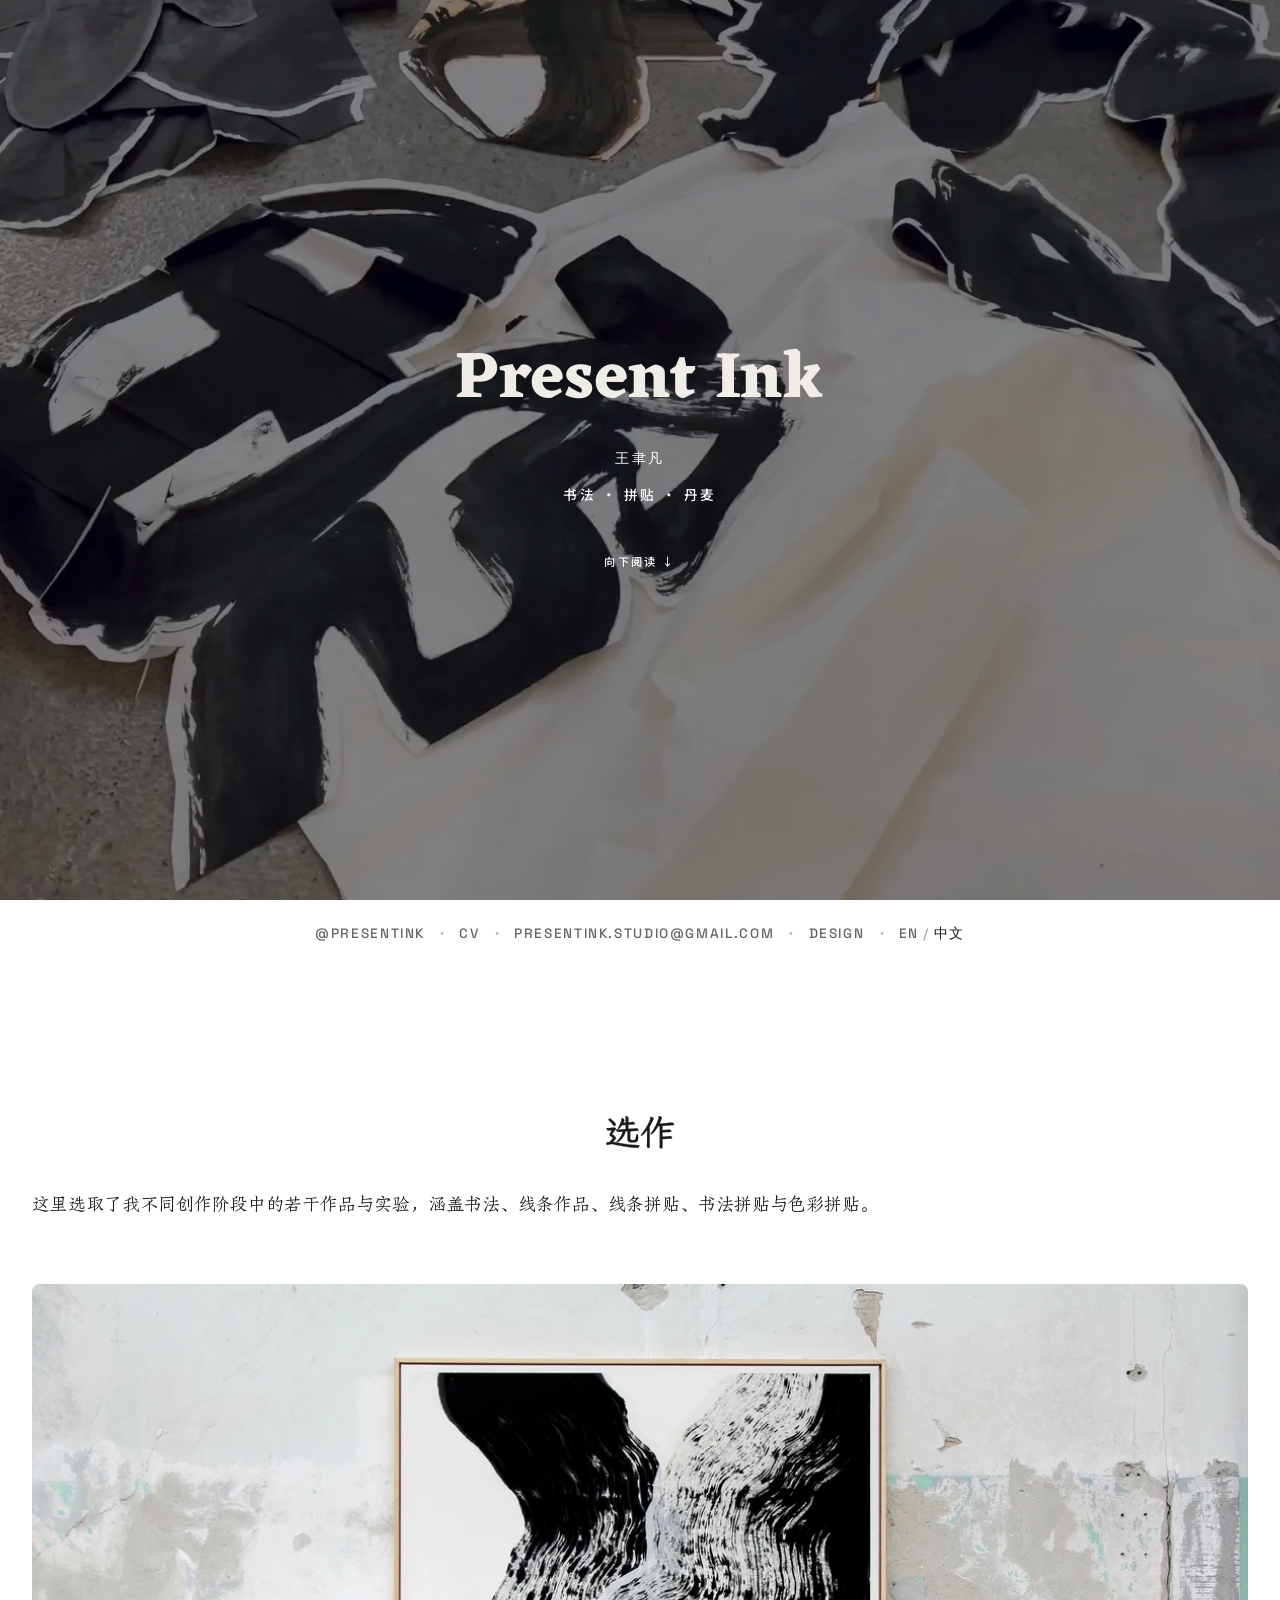
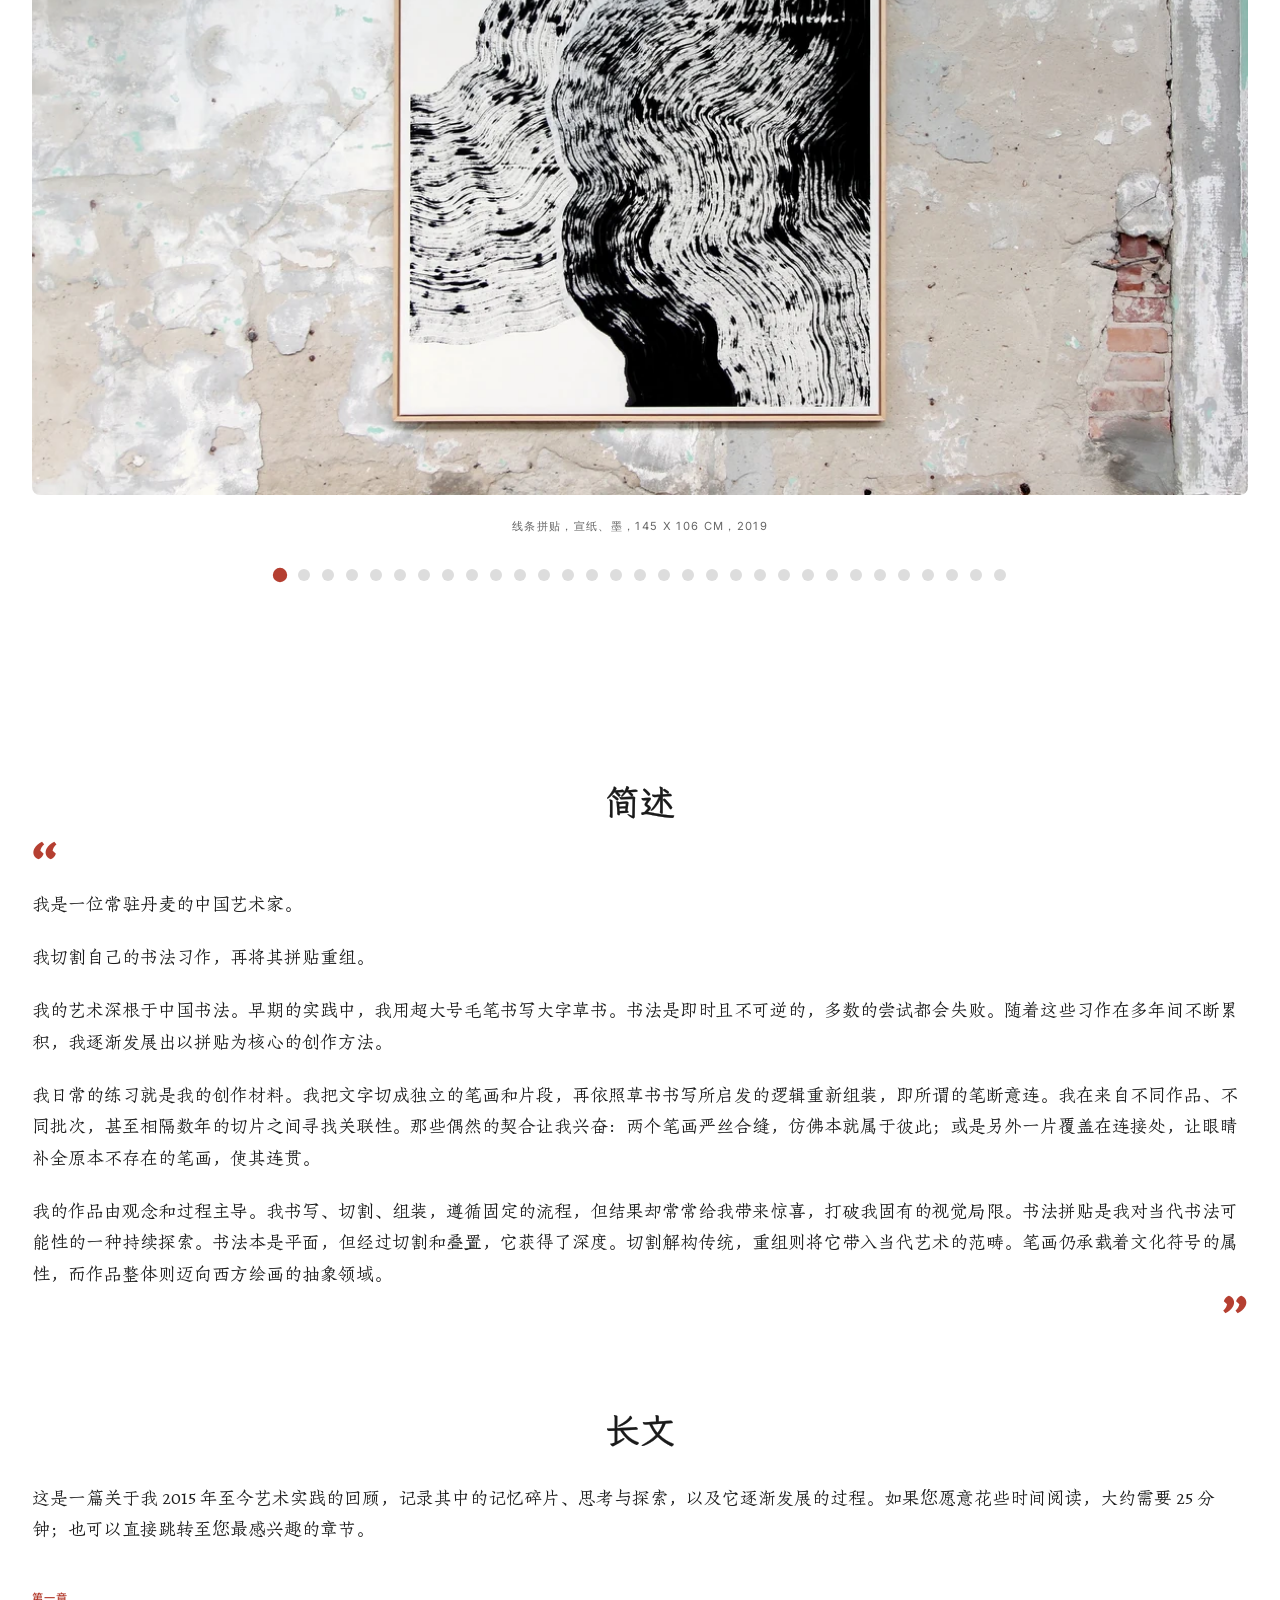
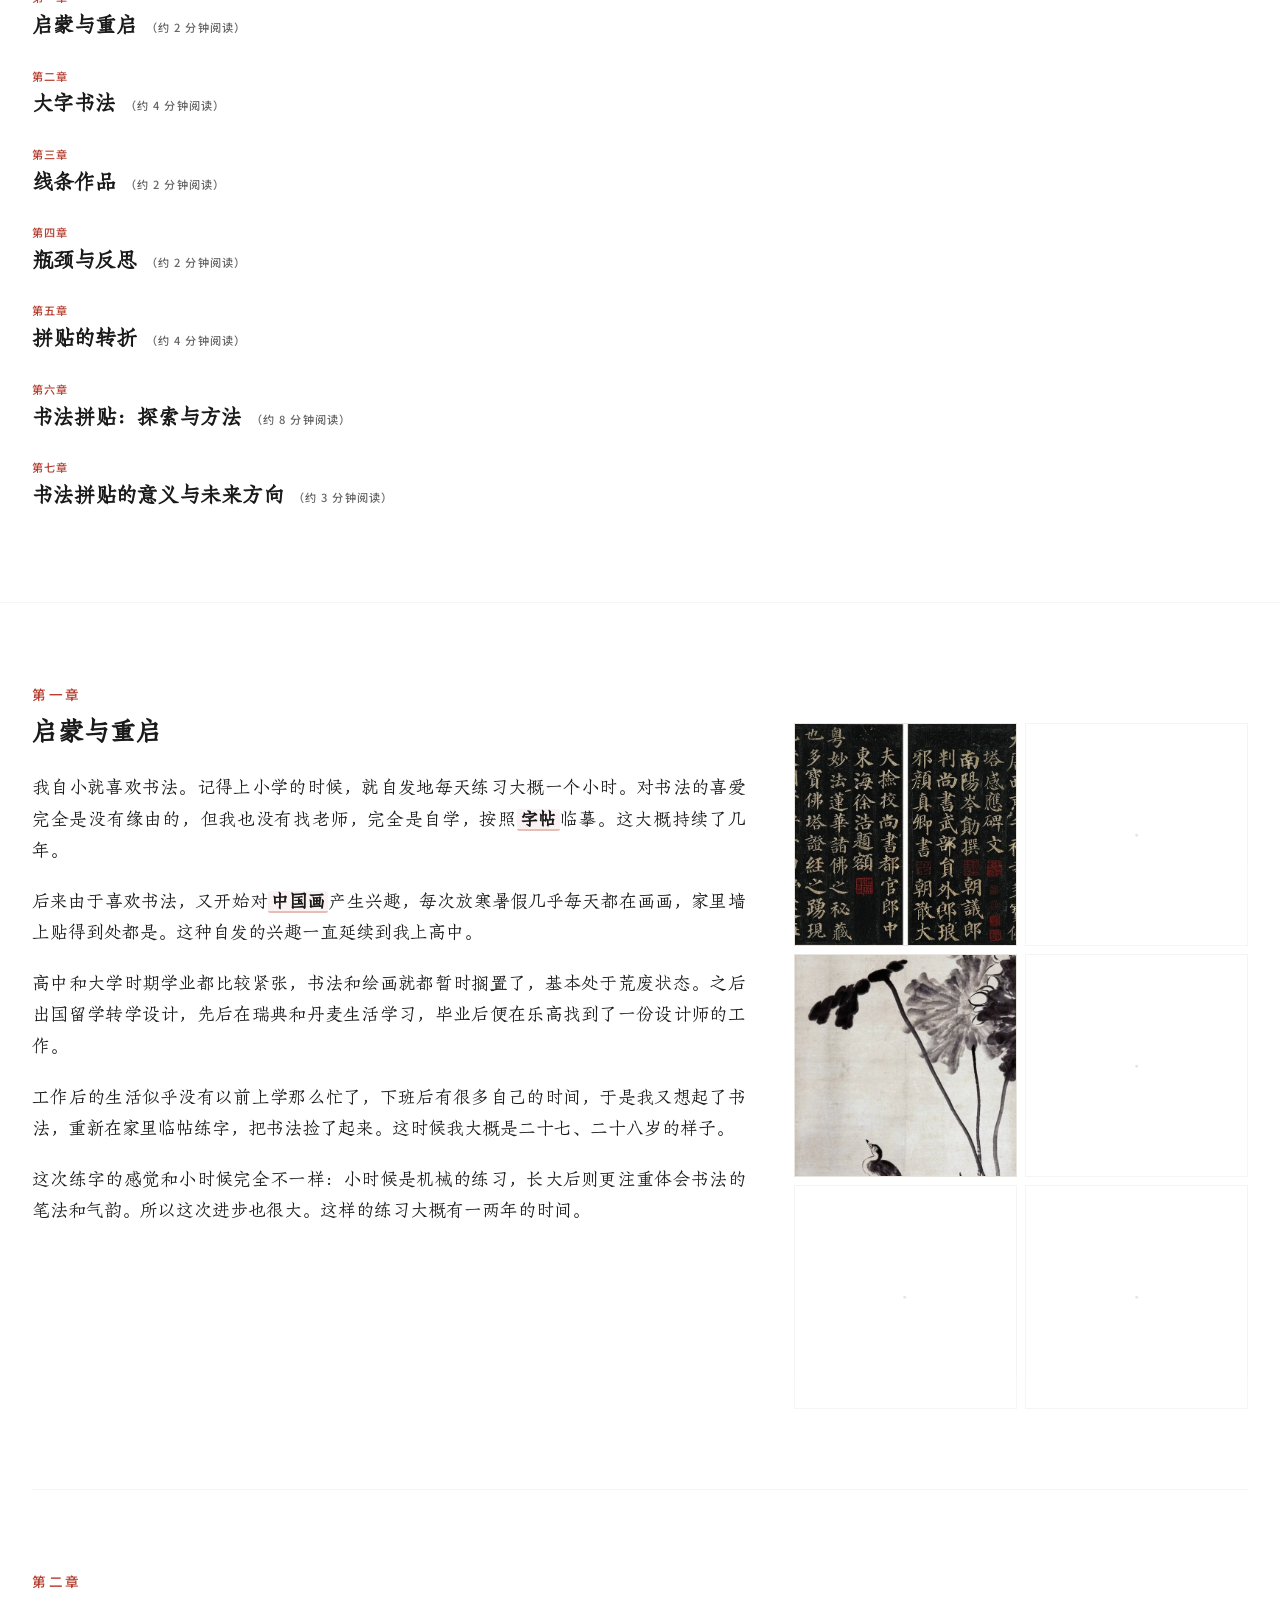
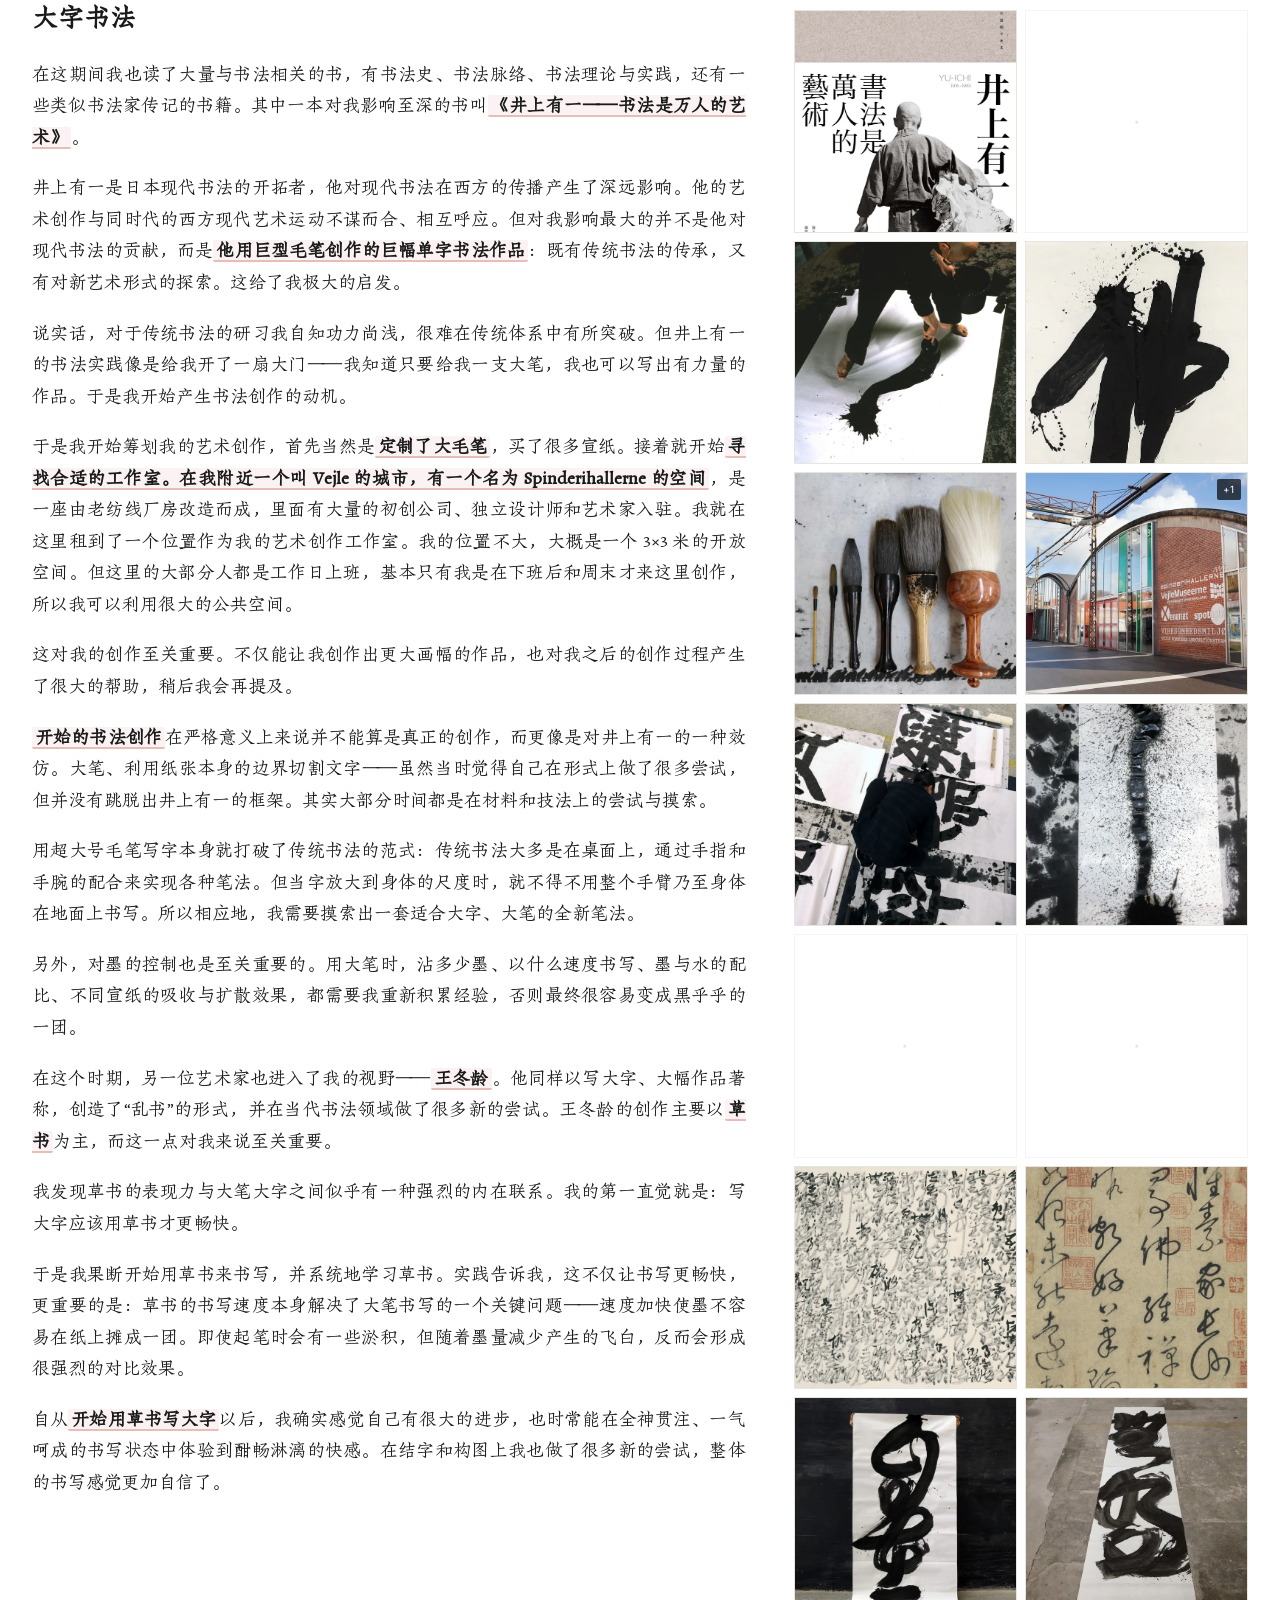
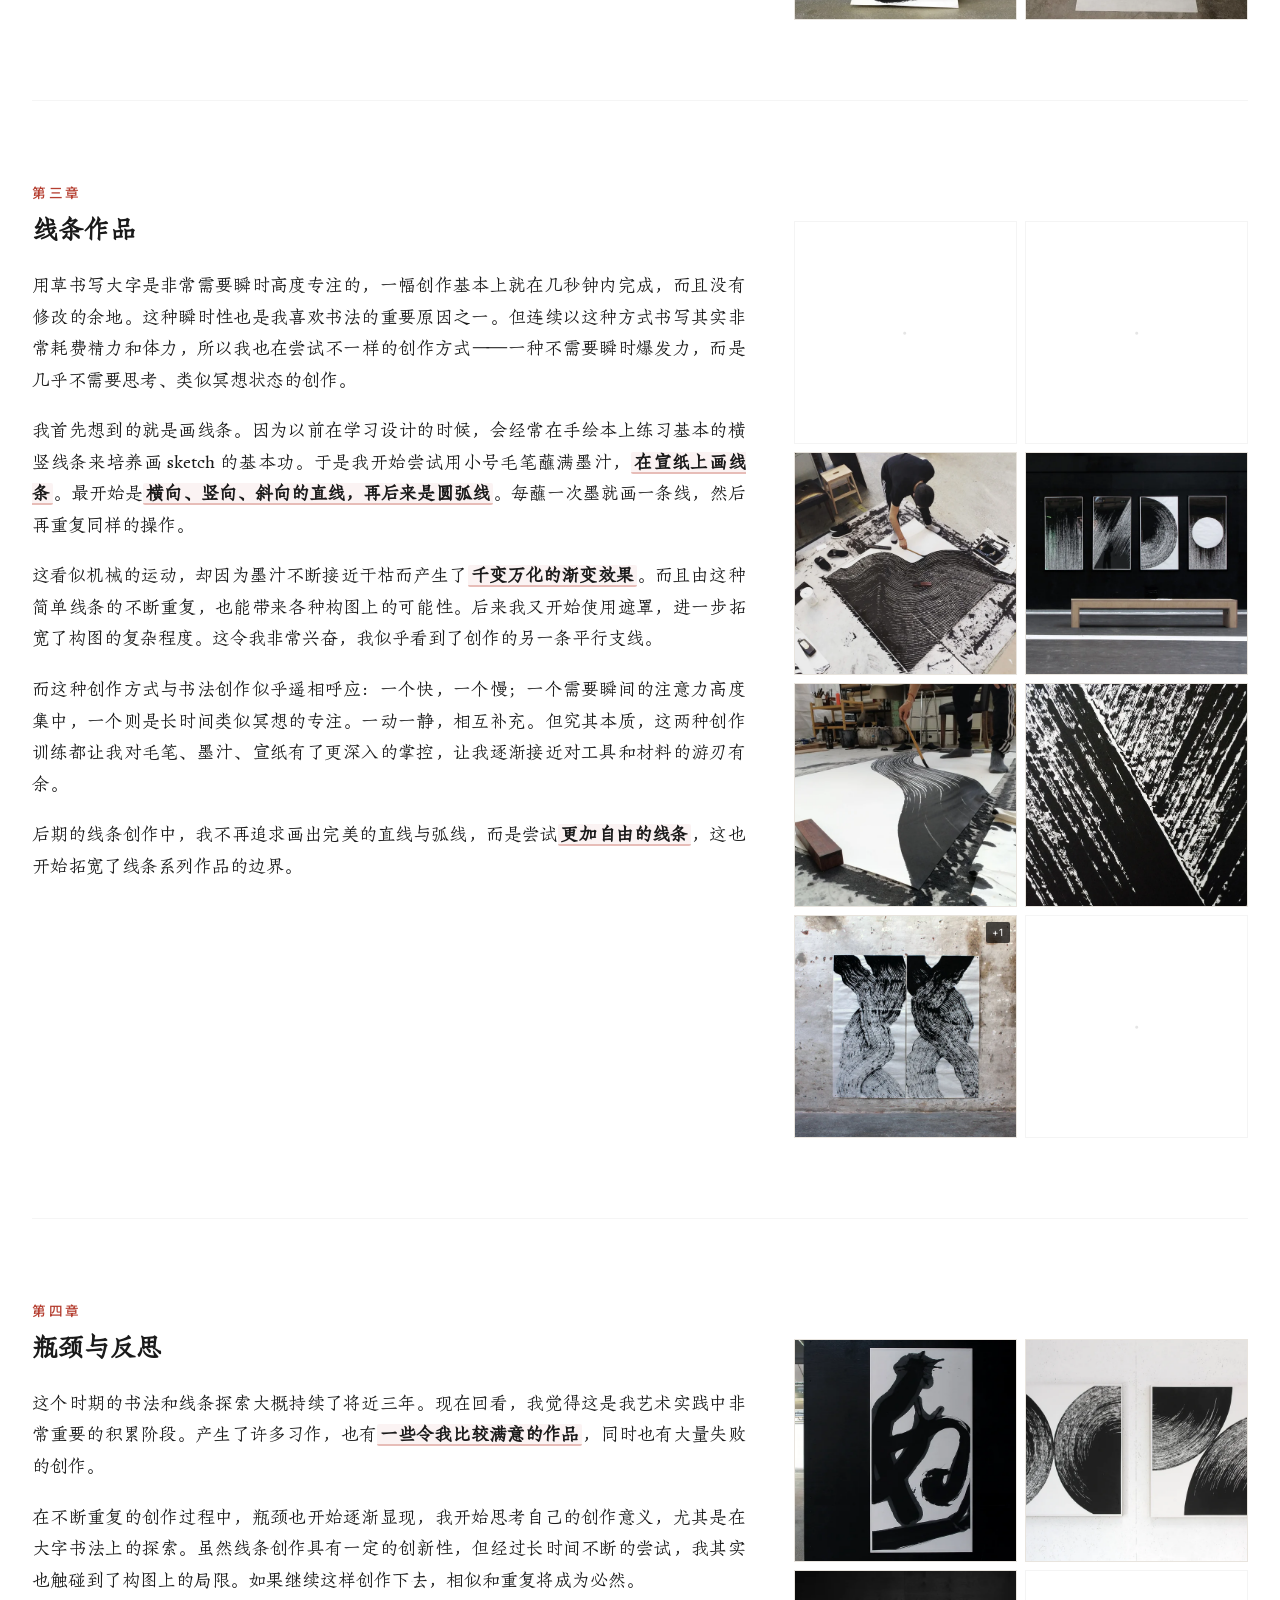
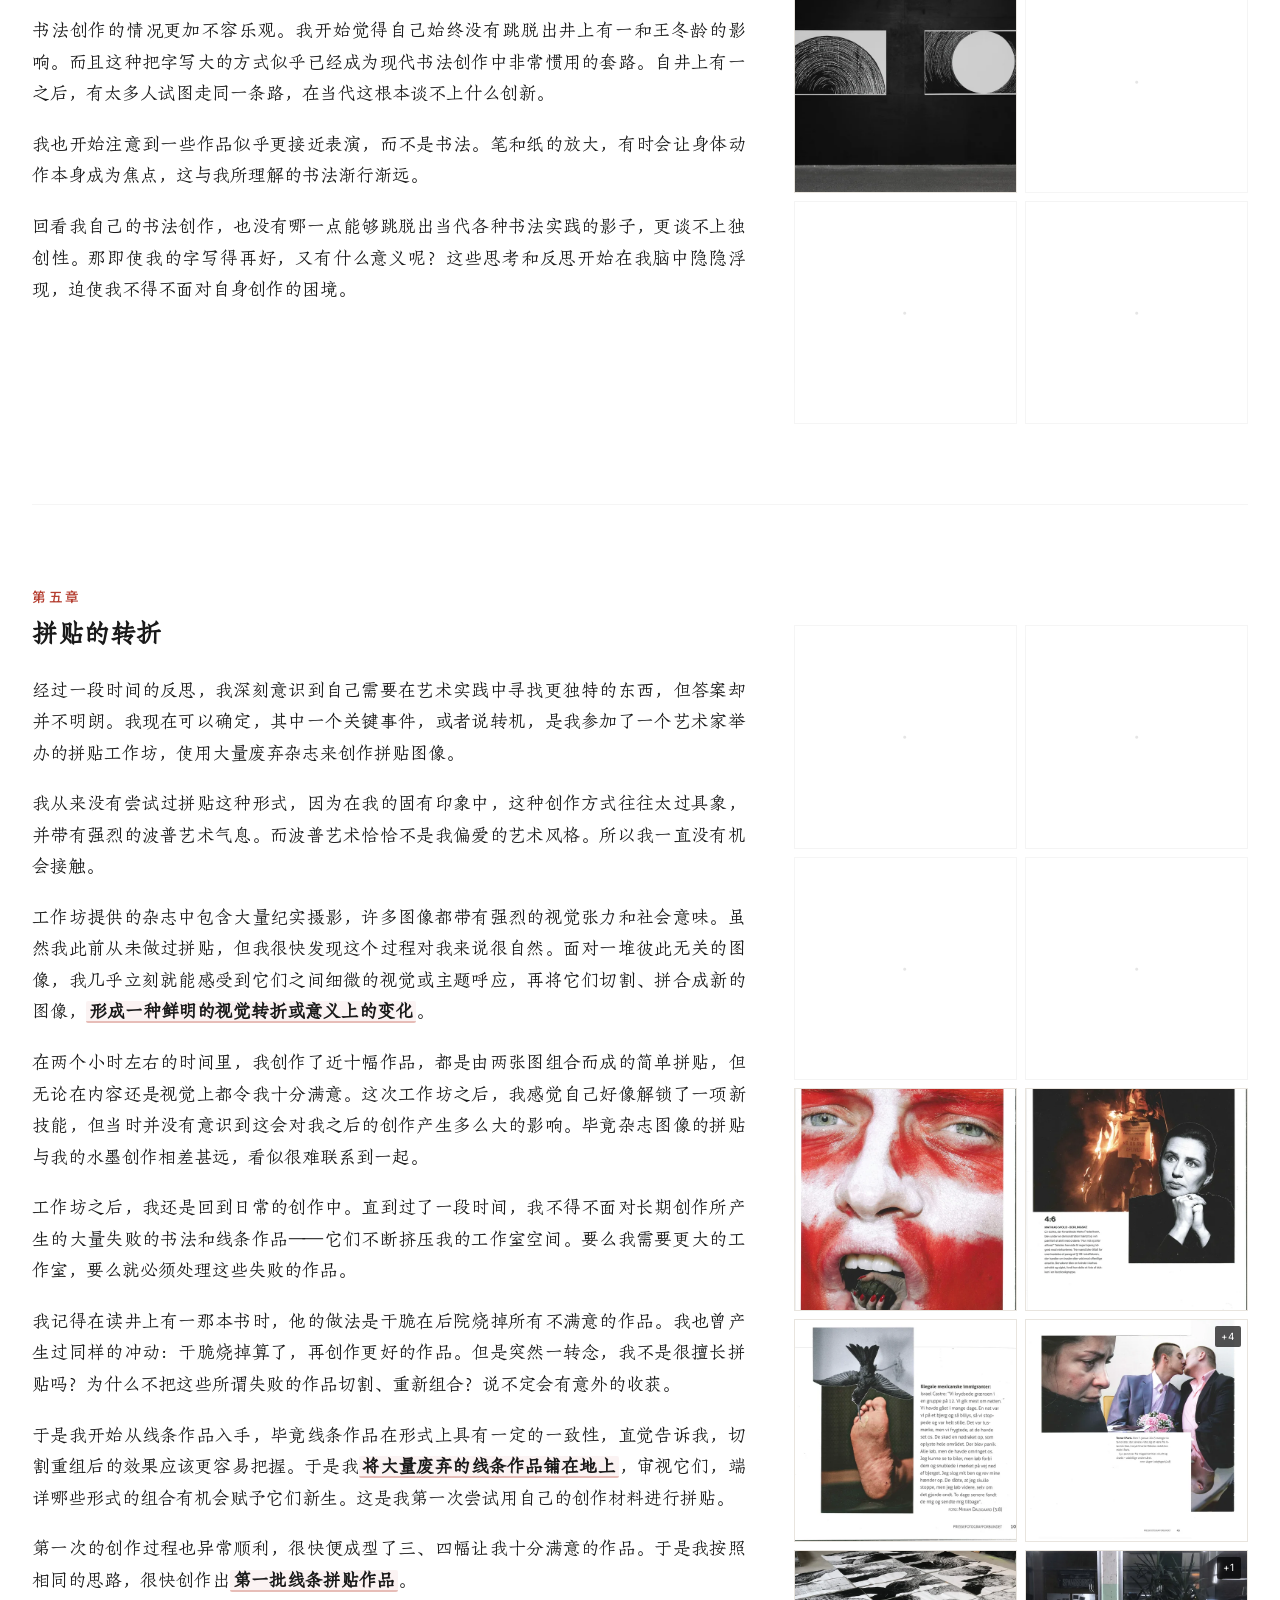
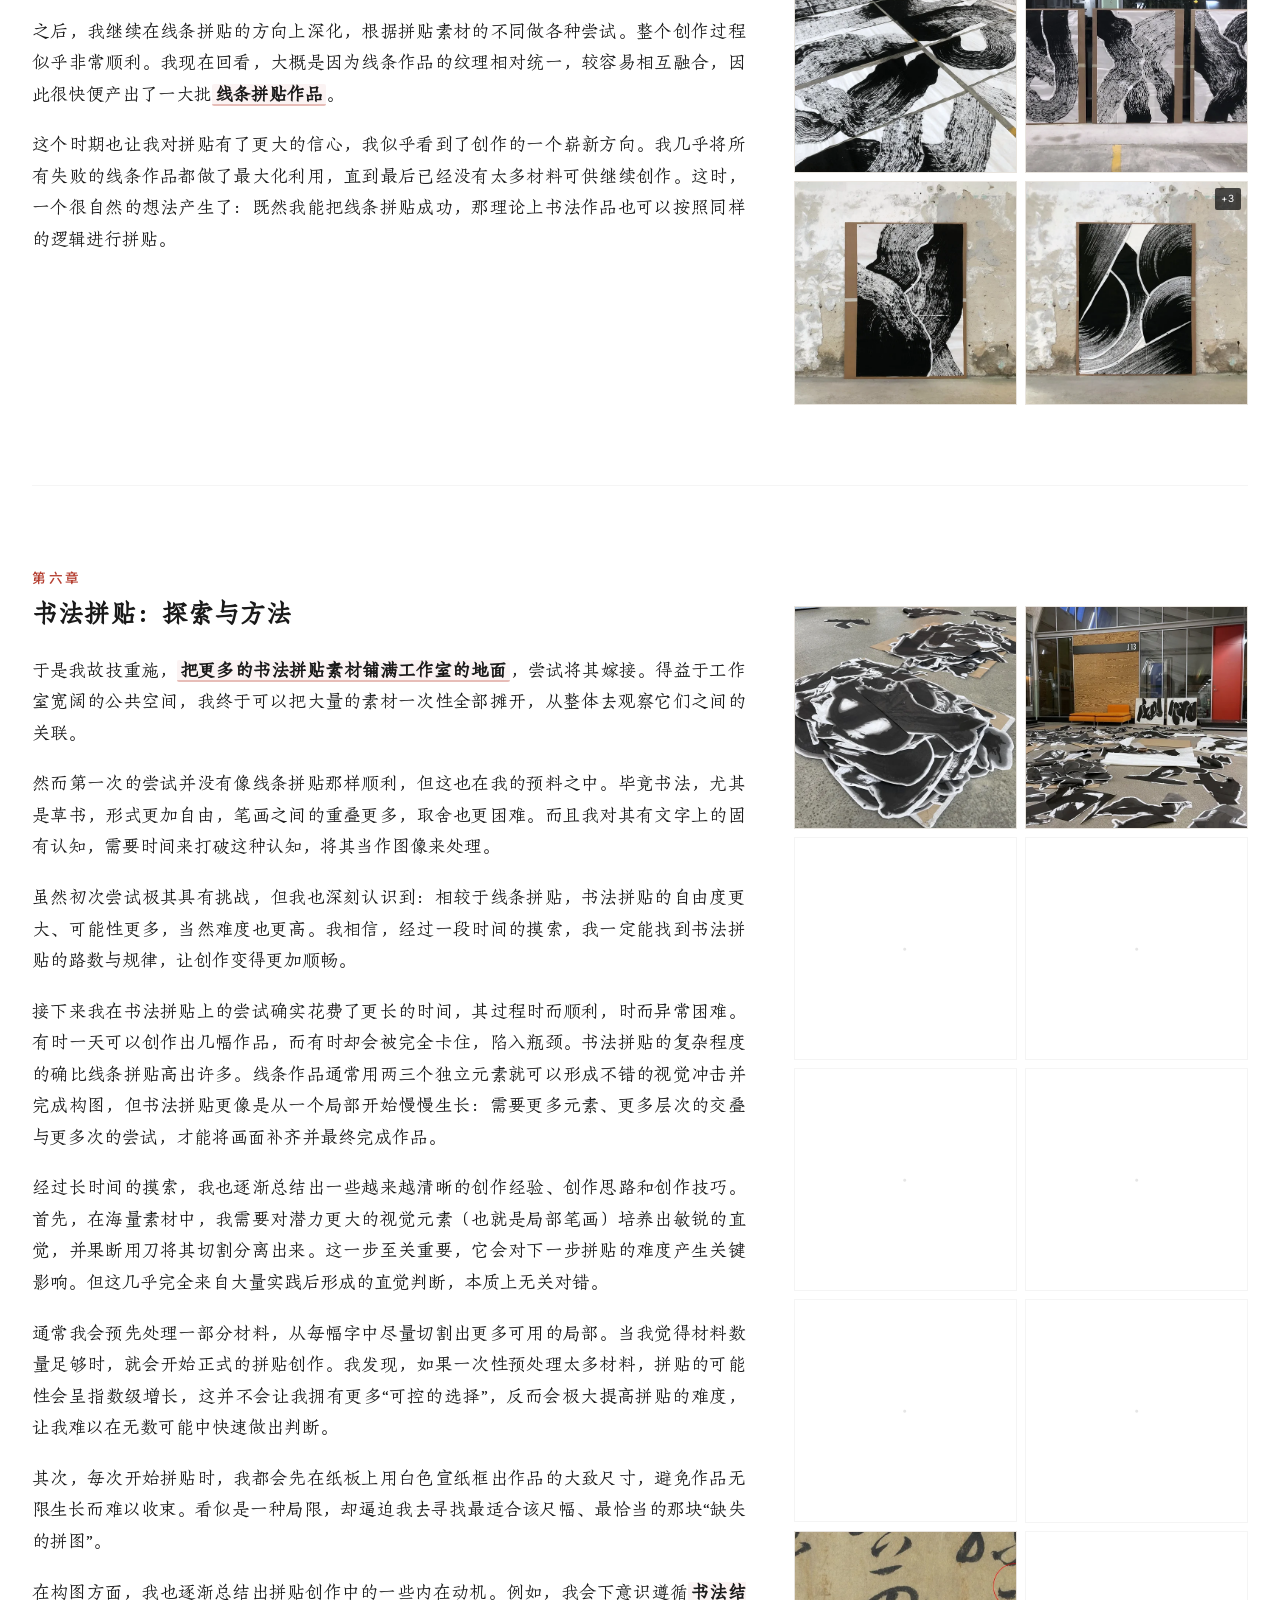
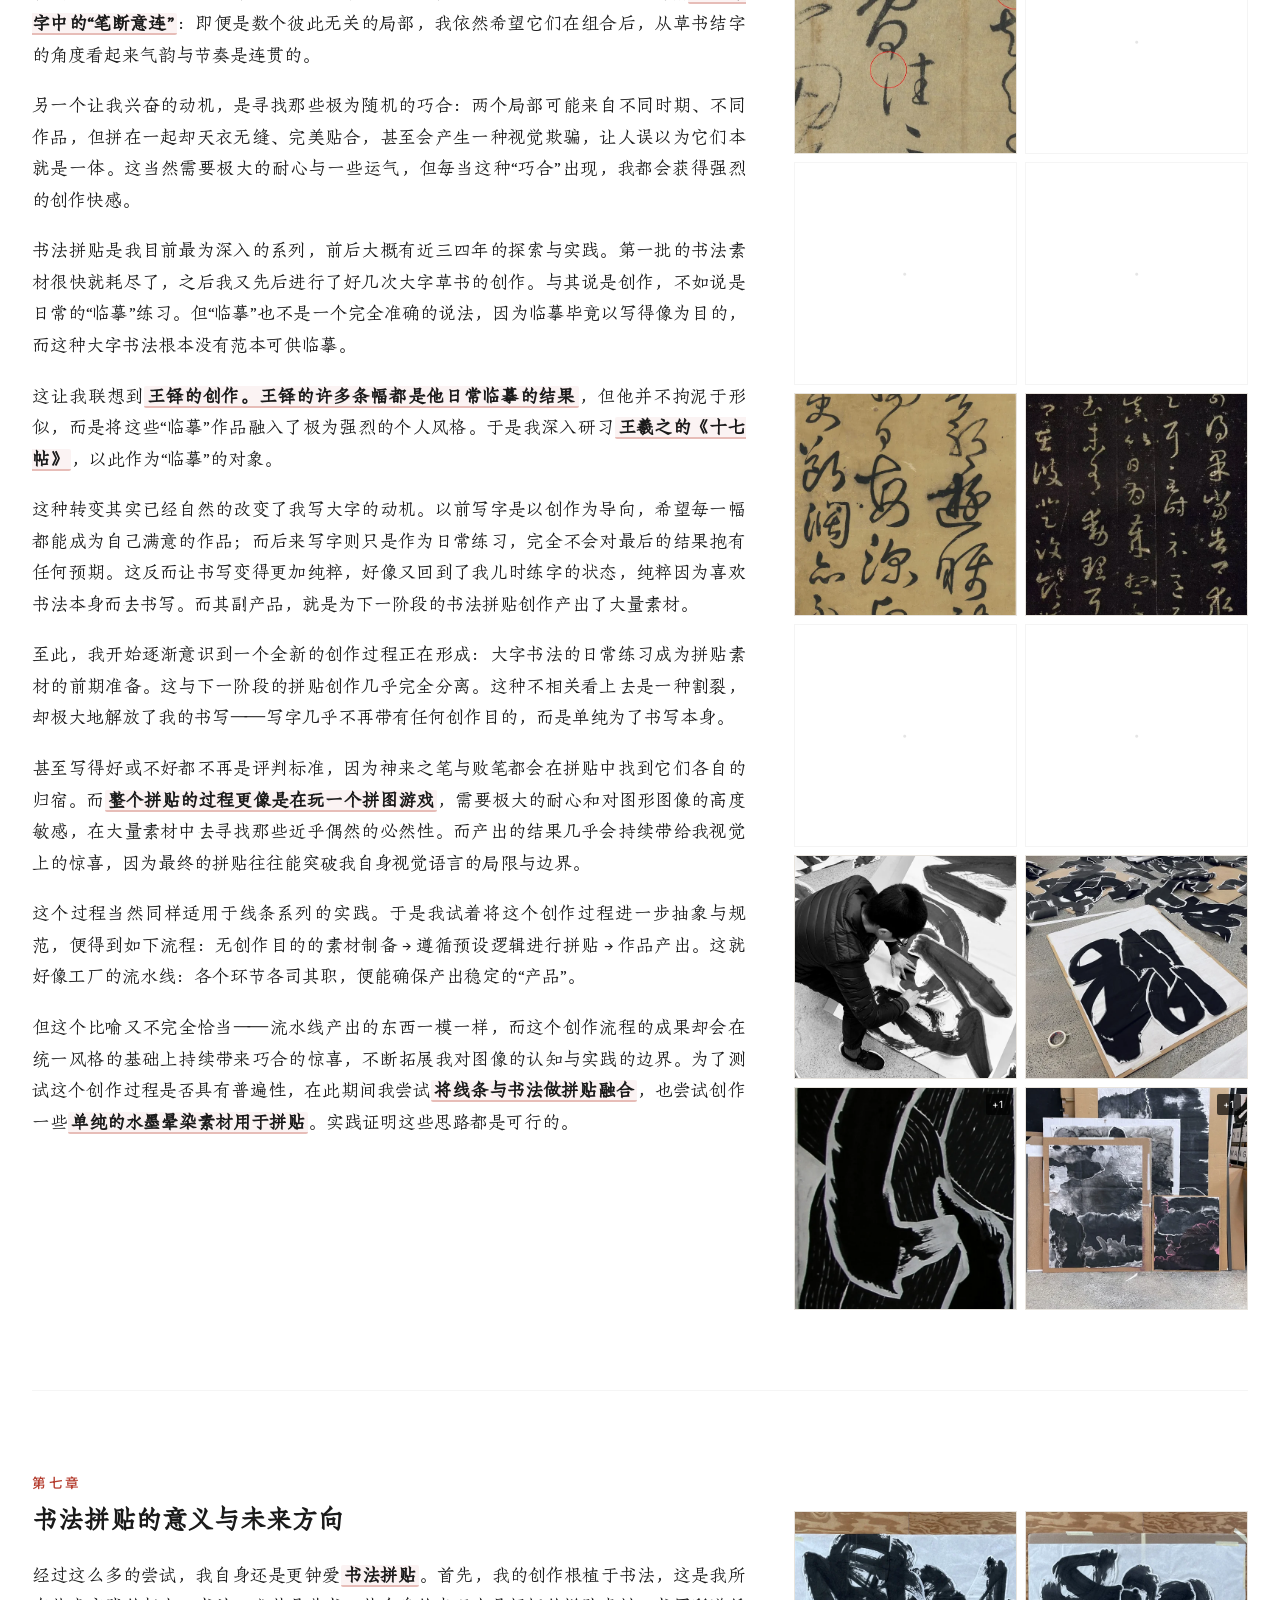
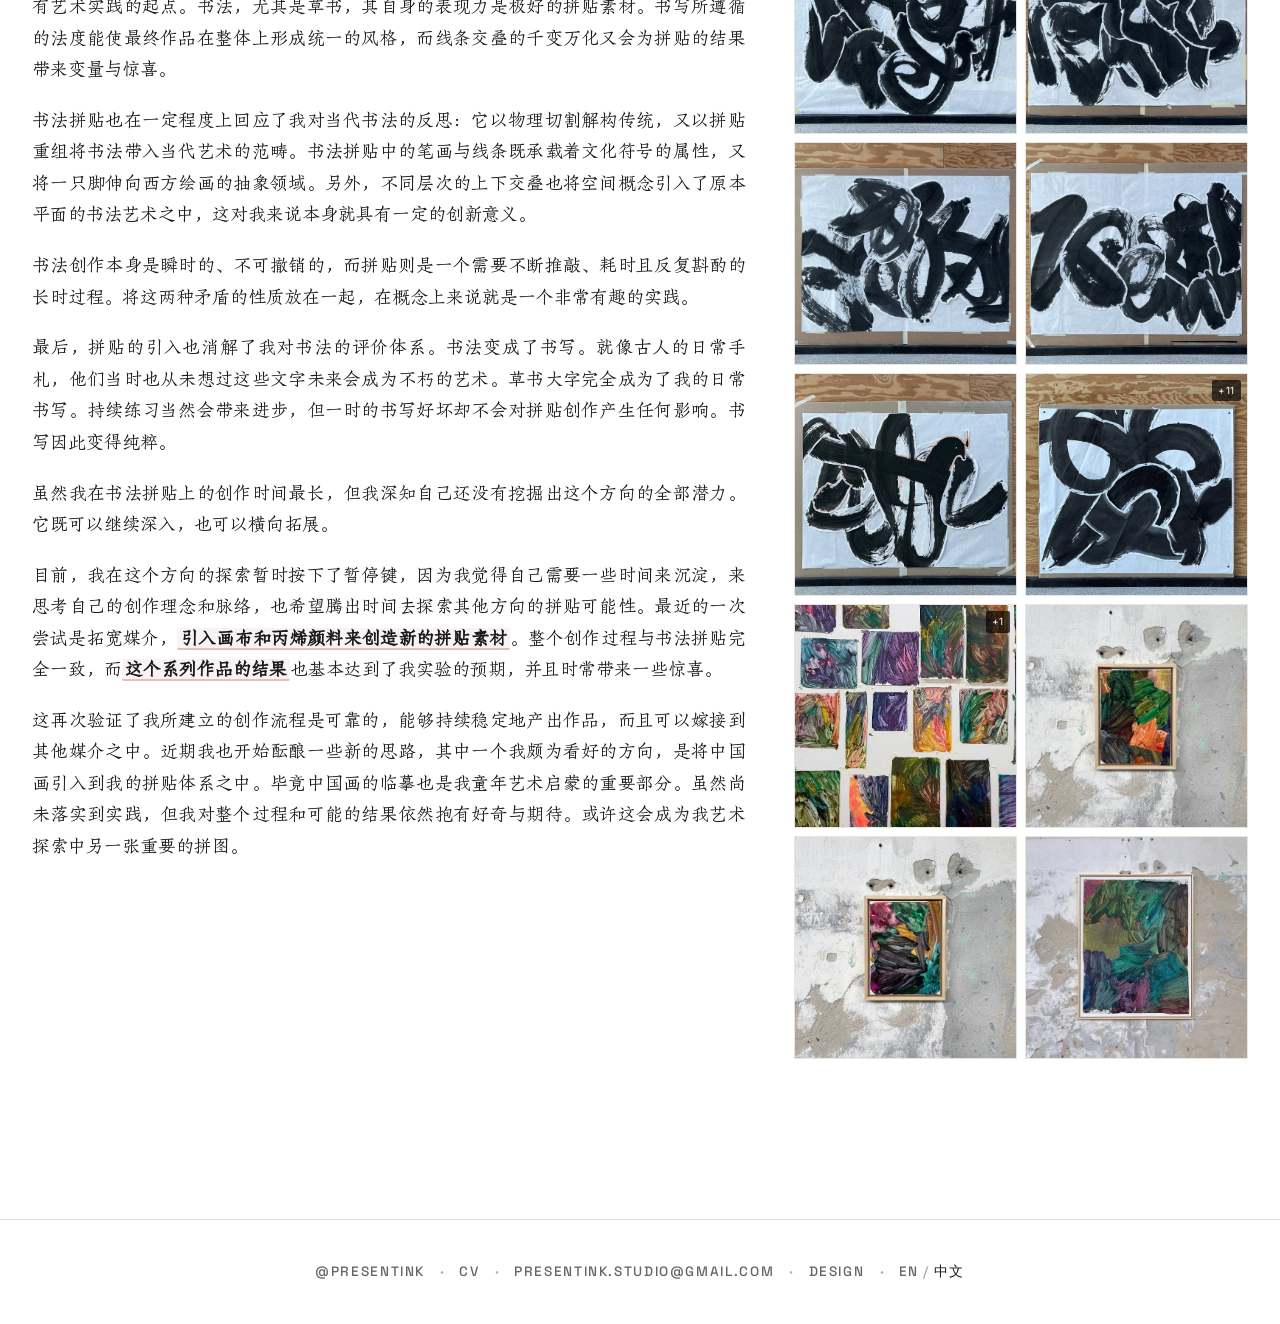
==== zh/index.html @ 02e22cb4 "feat: show artwork details under the carousel on desktop The details for each selected work were onl" ====
<!DOCTYPE html>
<html lang="zh-CN" data-asset-prefix="../">
<head>
    <meta charset="UTF-8">
    <meta name="viewport" content="width=device-width, initial-scale=1.0">
    <title>Present Ink | 王聿凡</title>
    <meta name="description" content="Present Ink 是艺术家王聿凡的线上作品集，呈现书法、拼贴、线条作品与当代抽象实践。">
    <meta name="robots" content="index, follow">
    <link rel="canonical" href="https://presentink.github.io/zh/">
    <meta property="og:type" content="website">
    <meta property="og:site_name" content="Present Ink">
    <meta property="og:title" content="Present Ink | 王聿凡">
    <meta property="og:description" content="艺术家王聿凡的线上作品集：书法、拼贴、线条作品与当代抽象实践。">
    <meta property="og:url" content="https://presentink.github.io/zh/">
    <meta property="og:image" content="https://presentink.github.io/selected_work/og-cover.jpg">
    <meta property="og:image:alt" content="王聿凡的作品">
    <meta name="twitter:card" content="summary_large_image">
    <meta name="twitter:title" content="Present Ink | 王聿凡">
    <meta name="twitter:description" content="艺术家王聿凡的线上作品集：书法、拼贴、线条作品与当代抽象实践。">
    <meta name="twitter:image" content="https://presentink.github.io/selected_work/og-cover.jpg">
    <link href="https://fonts.googleapis.com/css2?family=Eczar:wght@400;500;600;700;800&family=Lora:ital,wght@0,400;0,600;1,400&family=Inter:wght@300;400;500&family=Space+Grotesk:wght@400;500;600;700&display=swap" rel="stylesheet">
    <style>
        :root {
            --text-primary: #1a1a1a;
            --text-secondary: #666;
            --bg: #ffffff;
            --bg-white: #ffffff;
            --accent: #b53f31;
            --accent-light: rgba(181, 63, 49, 0.08);
            --highlight-bg: rgba(181, 63, 49, 0.06);
            --highlight-border: rgba(181, 63, 49, 0.3);
            --thumb-border: rgba(181, 63, 49, 0.5);
            --overlay-bg: rgba(10, 10, 10, 0.92);
            --body-copy-size: 18px;
            --body-copy-line-height: 1.75;
        }

        * { margin: 0; padding: 0; box-sizing: border-box; }

        html { scroll-behavior: smooth; }

        body {
            font-family: 'Lora', 'Georgia', serif;
            background: var(--bg);
            color: var(--text-primary);
            line-height: 1.75;
            font-size: 17px;
            -webkit-font-smoothing: antialiased;
        }

        /* ============ HERO ============ */
        .hero {
            width: 100%;
            height: 100vh;
            display: flex;
            flex-direction: column;
            justify-content: center;
            align-items: center;
            background: #0a0a0a;
            position: relative;
            overflow: hidden;
        }

        .hero-video {
            position: absolute;
            inset: 0;
            width: 100%;
            height: 100%;
            object-fit: cover;
        }

        .hero-overlay {
            position: absolute;
            inset: 0;
            background: rgba(0, 0, 0, 0.45);
        }

        .hero-content {
            position: relative;
            z-index: 2;
            text-align: center;
            color: #fff;
        }

        .hero-name {
            font-family: 'Eczar', serif;
            font-size: clamp(2.3rem, 5.5vw, 4.1rem);
            font-weight: 700;
            letter-spacing: 0.01em;
            margin-bottom: 0.5rem;
            color: #f0ece6;
        }

        .hero-author {
            font-family: 'Space Grotesk', sans-serif;
            font-size: 0.85rem;
            font-weight: 500;
            letter-spacing: 0.18em;
            text-transform: uppercase;
            color: #ffffff;
            margin-bottom: 0.75rem;
        }

        .hero-tagline {
            font-family: 'Space Grotesk', sans-serif;
            font-size: 0.85rem;
            font-weight: 500;
            letter-spacing: 0.18em;
            text-transform: uppercase;
            color: #ffffff;
            margin-bottom: 2.5rem;
        }

        .hero-scroll {
            font-family: 'Space Grotesk', sans-serif;
            font-size: 0.7rem;
            font-weight: 500;
            letter-spacing: 0.2em;
            text-transform: uppercase;
            color: #ffffff;
            cursor: pointer;
            border: 0;
            background: transparent;
            padding: 0;
            transition: color 0.3s;
            animation: pulse 2s ease-in-out infinite;
        }

        .hero-scroll:hover { color: #ccc; }

        .hero-scroll:focus-visible {
            outline: 2px solid #ffffff;
            outline-offset: 6px;
        }

        .site-links {
            display: flex;
            flex-wrap: wrap;
            align-items: center;
            justify-content: center;
            padding: 1.35rem 2rem;
        }

        .site-links a {
            font-family: 'Space Grotesk', sans-serif;
            font-size: 0.85rem;
            font-weight: 500;
            letter-spacing: 0.12em;
            text-transform: uppercase;
            color: var(--text-secondary);
            text-decoration: none;
            white-space: nowrap;
            padding: 0 0.7rem;
            transition: color 0.2s ease;
        }

        .site-link-separator {
            color: #aaa;
            font-size: 0.75rem;
            line-height: 1;
        }

        .site-links a:hover,
        .site-links a:focus-visible { color: var(--accent); }

        .language-switch {
            display: inline-flex;
            align-items: center;
            gap: 0.25rem;
            padding: 0 0.7rem;
            font-family: 'Space Grotesk', sans-serif;
            font-size: 0.85rem;
            font-weight: 500;
            letter-spacing: 0.12em;
            white-space: nowrap;
        }

        .language-current {
            color: var(--text-primary);
        }

        .site-links .language-switch a {
            padding: 0;
            text-transform: none;
        }

        .language-divider {
            color: #aaa;
        }

        @keyframes pulse {
            0%, 100% { opacity: 0.5; }
            50% { opacity: 1; }
        }

        /* ============ MAIN CONTENT ============ */
        .content-wrapper {
            max-width: 1280px;
            margin: 0 auto;
            padding: 5rem 2rem;
        }

        /* ============ FEATURED GALLERY ============ */
        .featured-section {
            background: var(--bg);
            padding: 3.5rem 0 6rem;
        }

        .featured-intro {
            text-align: center;
            margin-bottom: 4rem;
        }

        .featured-title {
            font-family: 'Eczar', serif;
            font-size: 2.2rem;
            font-weight: 600;
            margin-bottom: 1.5rem;
            color: var(--text-primary);
        }

        .featured-description {
            font-size: var(--body-copy-size);
            line-height: var(--body-copy-line-height);
            color: var(--text-primary);
            max-width: none;
            margin: 0 auto;
            text-align: left;
        }

        /* ============ ARTIST STATEMENT ============ */
        .artist-statement {
            padding: 1rem 0 3rem;
        }

        .artist-statement-inner {
            max-width: 1280px;
            margin: 0 auto;
            padding: 0 2rem;
            text-align: center;
        }

        .artist-statement-title {
            text-align: center;
        }

        .artist-statement p {
            font-size: var(--body-copy-size);
            line-height: var(--body-copy-line-height);
            margin-bottom: 1.35rem;
            color: var(--text-primary);
            text-align: left;
        }

        .artist-statement p:first-of-type {
            font-size: var(--body-copy-size);
            line-height: var(--body-copy-line-height);
        }

        .artist-statement p:first-of-type::before,
        .artist-statement p:last-child::after {
            font-family: 'Eczar', serif;
            font-size: 3.5rem;
            font-weight: 700;
            line-height: 0;
            color: var(--accent);
            vertical-align: -0.32em;
        }

        .artist-statement p:first-of-type::before {
            content: '\201C';
            display: block;
            margin: 0 0 0.35rem;
            line-height: 0.45;
            vertical-align: baseline;
        }

        .artist-statement p:last-child::after {
            content: '\201D';
            display: block;
            margin: 1.35rem 0 0;
            line-height: 0.45;
            text-align: right;
            vertical-align: baseline;
        }

        .artist-statement p:last-child { margin-bottom: 0; }

        /* ============ STORY INDEX ============ */
        .story-index {
            padding: 1rem 0 5rem;
        }

        .story-index-inner {
            max-width: 1280px;
            margin: 0 auto;
            padding: 0 2rem;
        }

        .story-index-heading {
            text-align: center;
        }

        .story-index-intro {
            max-width: none;
            margin: -0.25rem 0 2rem;
            color: var(--text-primary);
            font-size: var(--body-copy-size);
            line-height: var(--body-copy-line-height);
            text-align: left;
        }

        .story-index-list {
            list-style: none;
            display: grid;
            grid-template-columns: 1fr;
            gap: 0.25rem;
            max-width: 900px;
            padding: 0;
            margin: 0;
        }

        .story-index-link {
            display: block;
            padding: 0.65rem 0;
            color: var(--text-primary);
            text-decoration: none;
        }

        .story-index-copy {
            min-width: 0;
        }

        .story-index-number,
        .story-index-time {
            font-family: 'Space Grotesk', sans-serif;
            font-size: 0.65rem;
            font-weight: 500;
            letter-spacing: 0.12em;
            text-transform: uppercase;
        }

        .story-index-number {
            display: block;
            color: var(--accent);
            margin-bottom: 0.2rem;
        }

        .story-index-title {
            font-family: 'Space Grotesk', sans-serif;
            font-size: 1.1rem;
            font-weight: 600;
            line-height: 1.35;
        }

        .story-index-time {
            color: var(--text-secondary);
            margin-left: 0.55rem;
        }

        .story-index-link:hover .story-index-title,
        .story-index-link:focus-visible .story-index-title {
            color: var(--accent);
        }

        .gallery-container {
            max-width: 1280px;
            margin: 0 auto;
        }

        .gallery-wrapper {
            position: relative;
            overflow: hidden;
            border-radius: 8px;
            background: #fff;
            aspect-ratio: 3 / 2;
        }

        .gallery-slides {
            position: relative;
            width: 100%;
            height: 100%;
            overflow: hidden;
        }

        .gallery-slide {
            position: absolute;
            top: 0;
            left: 0;
            width: 100%;
            height: 100%;
            display: none;
            align-items: center;
            justify-content: center;
        }

        .gallery-slide.active {
            display: flex;
        }

        .gallery-slide img {
            width: 100%;
            height: 100%;
            max-width: 100%;
            max-height: 100%;
            object-fit: contain;
        }

        /* Artwork that does not already fill the 3:2 frame is inset so it reads as a
           plate rather than a bleed: 90% of the height leaves 5% above and below. */
        .gallery-slide.gallery-slide-buffered img {
            width: 100%;
            height: 90%;
            object-fit: contain;
        }





        /* Artwork details for the slide on show, between the plate and the dots. The
           string is the same one the lightbox prints, so the two can never disagree.
           Reserving a line's height keeps the dots still as the carousel advances
           through works whose metadata is not equally complete. */
        .gallery-caption {
            min-height: 1.15em;
            margin: 1.4rem 0 0;
            font-family: 'Inter', sans-serif;
            font-size: 0.7rem;
            letter-spacing: 0.12em;
            text-transform: uppercase;
            color: var(--text-secondary);
            text-align: center;
        }

        /* Restarted per slide rather than transitioned, so rapid clicking cannot leave
           the caption stranded mid-fade. */
        .gallery-caption.is-entering {
            animation: gallery-caption-in 0.4s ease both;
        }

        @keyframes gallery-caption-in {
            from { opacity: 0; }
            to   { opacity: 1; }
        }

        .gallery-dots {
            display: flex;
            flex-wrap: wrap;
            justify-content: center;
            gap: 12px;
            margin-top: 2rem;
        }

        .gallery-dot {
            /* flex-shrink defaults to 1, and with thirty-odd dots on a narrow screen that
               squeezed each circle into an ellipse. They wrap to a second row instead. */
            flex: 0 0 auto;
            width: 12px;
            height: 12px;
            border-radius: 50%;
            background: #ddd;
            border: none;
            cursor: pointer;
            transition: all 0.3s ease;
        }

        .gallery-dot.active {
            background: var(--accent);
            transform: scale(1.2);
        }

        .gallery-dot:hover {
            background: var(--accent);
        }

        /* ============ SECTION (each chapter) ============ */
        .section {
            display: grid;
            grid-template-columns: 60% 40%;
            gap: 0;
            /* Each column sizes to its own content. Without this, grid's default
               `stretch` makes .section-text as tall as the whole row — i.e. as tall
               as the image grid — so measuring the text would measure the grid back
               and every relayout would add rows. */
            align-items: start;
            margin-bottom: 5rem;
            padding-bottom: 5rem;
            border-bottom: 1px solid rgba(221, 221, 221, 0.3);
        }

        .section:last-child {
            border-bottom: none;
            margin-bottom: 0;
        }

        .story-index + .content-wrapper {
            border-top: 1px solid rgba(221, 221, 221, 0.3);
        }

        /* Left: Text column */
        .section-text {
            font-size: var(--body-copy-size);
            line-height: var(--body-copy-line-height);
            padding-right: 1rem;
        }

        .section-number {
            font-family: 'Space Grotesk', sans-serif;
            font-size: 0.85rem;
            font-weight: 500;
            letter-spacing: 0.2em;
            text-transform: uppercase;
            color: var(--accent);
            margin-bottom: 0.5rem;
        }

        .section-title {
            font-family: 'Space Grotesk', sans-serif;
            font-size: 1.6rem;
            font-weight: 700;
            margin-bottom: 1.5rem;
            line-height: 1.3;
        }

        .section-text p {
            margin-bottom: 1.2rem;
            text-align: justify;
            hyphens: auto;
        }

        /* Highlighted keywords */
        .hl {
            background: var(--highlight-bg);
            border-bottom: 2.5px solid var(--highlight-border);
            padding: 1px 3px;
            cursor: pointer;
            transition: all 0.25s ease;
            border-radius: 2px;
            font-weight: bold;
        }

        .hl:hover, .hl.active {
            background: rgba(181, 63, 49, 0.15);
            border-bottom-color: var(--accent);
        }

        .hl:focus-visible {
            outline: 2px solid var(--accent);
            outline-offset: 3px;
        }

        /* Right: Image column */
        .section-images {
            display: grid;
            grid-template-columns: 1fr 1fr;
            gap: 0.5rem;
            padding-top: 2.5rem;
            padding-left: 2rem;
            align-content: flex-start;
        }

        /* A phrase carrying more images than the grid should show: the extras stay in
           the DOM so the lightbox can page through them, but display:none keeps them
           out of the grid's cell flow entirely (a display:none element is not a grid
           item, so it occupies no cell). */
        .thumb.grid-hidden {
            display: none;
        }

        /* "+N more" badge on the last thumbnail the grid does show for that phrase. */
        .thumb[data-more]::after {
            content: '+' attr(data-more);
            position: absolute;
            top: 6px;
            right: 6px;
            background: rgba(0, 0, 0, 0.68);
            color: #fff;
            font-family: 'Inter', sans-serif;
            font-size: 0.62rem;
            letter-spacing: 0.05em;
            padding: 2px 6px;
            border-radius: 2px;
            pointer-events: none;
        }

        .thumb img {
            width: 100%;
            height: 100%;
            object-fit: cover;
            display: block;
        }

        /* Flatten thumb-row wrappers so thumbs flow into grid */
        .thumb-row {
            display: contents;
        }

        .thumb-row.single,
        .thumb-row.triple {
            display: contents;
        }

        .thumb {
            width: 100%;
            aspect-ratio: 1;
            background: #e8e4de;
            border: 1px solid transparent;
            cursor: pointer;
            overflow: hidden;
            transition: all 0.3s ease;
            position: relative;
            display: flex;
            align-items: center;
            justify-content: center;
        }

        .thumb:hover {
            border: 3px solid var(--accent);
            transform: scale(1.02);
            box-shadow: 0 4px 20px rgba(0,0,0,0.1);
        }

        .thumb:focus-visible,
        .gallery-slide:focus-visible {
            outline: 3px solid var(--accent);
            outline-offset: 3px;
        }

        /* Completely disable hover for unlinked placeholder thumbnails with high priority */
        .thumb.placeholder-only.unlinked,
        .thumb.placeholder-only.unlinked:hover,
        .thumb.placeholder-only.unlinked:focus,
        .thumb.placeholder-only.unlinked:active {
            opacity: 0.3 !important;
            pointer-events: none !important;
            cursor: default !important;
            border: 1px solid #ddd !important;
            transform: none !important;
            box-shadow: none !important;
            background: none !important;
        }

        /* Keep linked placeholders without visible border */
        .thumb.placeholder-only:not(.unlinked) {
            border: 1px solid transparent !important;
        }

        .thumb.placeholder-only {
            cursor: default;
        }

        .thumb.placeholder-only.linked {
            border: 3px solid var(--thumb-border) !important;
            box-shadow: 0 2px 12px rgba(181, 63, 49, 0.15) !important;
            transform: scale(1.02) !important;
        }

        .thumb.linked {
            border: 3px solid var(--thumb-border);
            box-shadow: 0 2px 12px rgba(181, 63, 49, 0.15);
            transform: scale(1.02);
        }

        .thumb-placeholder {
            font-family: 'Inter', sans-serif;
            font-size: 0.6rem;
            color: #aaa;
            letter-spacing: 0.05em;
            text-align: center;
            padding: 0.5rem;
            text-transform: uppercase;
            line-height: 1.4;
        }

        .thumb-label {
            position: absolute;
            bottom: 0;
            left: 0;
            right: 0;
            background: rgba(0,0,0,0.6);
            color: #fff;
            font-family: 'Inter', sans-serif;
            font-size: 0.55rem;
            letter-spacing: 0.08em;
            text-transform: uppercase;
            padding: 4px 8px;
            opacity: 0;
            transition: opacity 0.3s;
        }

        .thumb:hover .thumb-label {
            opacity: 1;
        }

        /* ============ OVERLAY / LIGHTBOX ============ */
        .overlay {
            position: fixed;
            inset: 0;
            /* Top padding clears the close button, so the artwork band starts below it. */
            padding: calc(2rem + 44px) 1rem 1rem;
            background: var(--overlay-bg);
            z-index: 1000;
            display: none;
            align-items: center;
            justify-content: center;
            flex-direction: column;
            opacity: 0;
            transition: opacity 0.3s ease;
        }

        .overlay.visible {
            display: flex;
            opacity: 1;
        }






        /* The lightbox is three stacked bands: the artwork, its caption, and the controls.
           The artwork band takes whatever is left over, so it can never reach the buttons —
           previously they shared the same space and only avoided each other by arithmetic,
           which failed whenever an image was wide enough (a 1008x672 image overlapped all
           three at 1100x800). It also removes the fixed dvh reserves, which had made a
           phone in landscape show the artwork smaller than in portrait. */
        .overlay-media {
            /* flex-basis must be 0, not auto: a percentage max-height on the artwork can
               only resolve against a parent with a definite height, and `auto` leaves it
               indefinite — the image then ignored the cap and overflowed the viewport. */
            flex: 1 1 0;
            min-height: 0;
            width: 100%;
            position: relative;
        }

        /* Absolute inset gives this box the band's exact size, which is what makes the
           artwork's percentage max-height resolve. As a plain flex child its own height
           came from its max-height, and a height derived that way still counts as
           indefinite for its children — the percentage was dropped and the image
           overflowed to 939px inside a 715px band. */
        .overlay-image {
            position: absolute;
            inset: 0;
            display: flex;
            align-items: center;
            justify-content: center;
        }

        /* The box fills the band and `scale-down` fits the picture inside it. Sizing the
           element itself with a percentage max-height did not hold — the image rendered
           853px tall inside a 715px parent — and `scale-down` also guarantees an artwork
           is never enlarged past its own pixels, which plain `contain` would do. */
        .overlay-image img {
            display: block;
            width: 100%;
            height: 100%;
            object-fit: scale-down;
        }

        /* Beige only for the text placeholder, never behind an artwork. */
        .overlay-image-placeholder:not(:has(img)) {
            background: #e8e4de;
            padding: 3rem 4rem;
            width: auto;
            height: auto;
        }

        .overlay-controls {
            flex: 0 0 auto;
            display: flex;
            justify-content: space-between;
            align-items: center;
            width: 100%;
            margin-top: 0.75rem;
        }

        /* One shape for all three. They were 34, 40 and 44px depending on the button and
           the breakpoint; the right-hand pair share an edge so they line up. */
        /* A single-image group keeps its arrows in place but greyed right down: they
           stay put so the three controls do not shuffle between one artwork and the
           next, while reading clearly as unavailable. */
        .overlay-nav:disabled {
            opacity: 0.18;
            cursor: default;
            pointer-events: none;
        }

        .overlay-close,
        .overlay-nav {
            width: 44px;
            height: 44px;
            flex: 0 0 auto;
            border: 1px solid #555;
            border-radius: 50%;
            background: rgba(0, 0, 0, 0.35);
            color: #ccc;
            font-size: 1rem;
            line-height: 1;
            display: flex;
            align-items: center;
            justify-content: center;
            cursor: pointer;
            transition: color 0.2s ease, border-color 0.2s ease, background 0.2s ease;
        }

        .overlay-close:hover,
        .overlay-nav:hover,
        .overlay-close:focus-visible,
        .overlay-nav:focus-visible {
            color: #fff;
            border-color: #fff;
            background: rgba(0, 0, 0, 0.6);
        }

        .overlay-close {
            position: absolute;
            top: 1rem;
            right: 1rem;
        }

        .overlay-caption {
            flex: 0 0 auto;
            margin: 0.75rem 0 0;
            font-family: 'Inter', sans-serif;
            font-size: 0.7rem;
            letter-spacing: 0.12em;
            text-transform: uppercase;
            color: #888;
            text-align: center;
        }

        /* The lightbox drops the <img> inside this element, so it has to be the box that
           fills the band; the beige only shows when it is holding placeholder text. */
        .overlay-image-placeholder {
            width: 100%;
            height: 100%;
            display: flex;
            align-items: center;
            justify-content: center;
            font-family: 'Inter', sans-serif;
            font-size: 0.9rem;
            color: #888;
            letter-spacing: 0.1em;
            text-transform: uppercase;
        }

        .overlay-caption {
            font-family: 'Inter', sans-serif;
            font-size: 0.75rem;
            color: #888;
            margin-top: 1rem;
            letter-spacing: 0.05em;
        }





        /* ============ FOOTER ============ */
        .footer {
            text-align: center;
            padding: 2.5rem 2rem;
            border-top: 1px solid #ddd;
            max-width: 1280px;
            margin: 0 auto;
        }

        .footer .site-links {
            padding: 0;
        }

        /* ============ TABLET ============ */
        @media (max-width: 960px) {
            :root {
                --body-copy-size: 17px;
            }

            .section {
                grid-template-columns: 60% 40%;
            }

            .section-images {
                padding-left: 1.5rem;
            }

            .content-wrapper {
                padding: 3rem 1.5rem;
            }

            .artist-statement-inner {
                padding: 0 1.5rem;
            }

            .story-index-inner {
                padding: 0 1.5rem;
            }

            .section-title {
                font-size: 1.2rem;
            }

            body {
                font-size: 15px;
            }
        }

        /* ============ MOBILE ============ */
        @media (max-width: 600px) {
            :root {
                --body-copy-size: 15.5px;
                --body-copy-line-height: 1.7;
            }

            .site-links {
                max-width: 18rem;
                margin: 0 auto;
                padding: 1rem 0;
            }

            .section {
                grid-template-columns: 80% 20%;
                gap: 0;
                margin-bottom: 2.5rem;
                padding-bottom: 2.5rem;
            }

            .section-text {
                padding-right: 0;
            }

            .section-images {
                padding-top: 1.5rem;
                padding-left: 0.5rem;
                gap: 0.35rem;
                grid-template-columns: 1fr;
            }

            .content-wrapper {
                padding: 2rem 0.75rem;
            }

            body {
                font-size: 14px;
                line-height: 1.65;
            }

            .section-title {
                font-size: 1.05rem;
                margin-bottom: 1rem;
            }

            .section-number {
                font-size: 0.6rem;
            }

            .section-text p {
                margin-bottom: 0.8rem;
                text-align: left;
                hyphens: none;
            }

            .hero-name {
                font-size: 2rem;
            }

            .hero-tagline {
                font-size: 0.7rem;
            }

            /* Single column squares on mobile */
            .thumb {
                width: 100%;
            }

            .thumb-placeholder {
                font-size: 0.35rem;
                padding: 0.15rem;
            }

            .thumb-label {
                display: none;
            }

            /* Overlay adjustments */



            /* Pin the controls to the corners of the screen rather than to the sides of
               the artwork. Anchored to the image they sat on top of it, and on a phone
               there is no room beside it for them to sit clear. */




            /* Featured Gallery Mobile */
            .featured-section {
                padding: 3rem 0;
            }

            .featured-title {
                font-size: 1.6rem;
                margin-bottom: 0.8rem;
            }

            .featured-description {
                padding: 0 0.75rem;
            }

            .artist-statement {
                padding: 0.5rem 0 2.5rem;
            }

            .artist-statement-inner {
                padding: 0 0.75rem;
            }

            .artist-statement p:first-of-type::before,
            .artist-statement p:last-child::after {
                font-size: 2.8rem;
            }

            .story-index {
                padding: 0.5rem 0 3.5rem;
            }

            .story-index-inner {
                padding: 0 0.75rem;
            }

            .story-index-list {
                gap: 0.15rem;
            }

            .story-index-title {
                font-size: 1rem;
            }

            .gallery-wrapper {
                margin: 2rem 0.75rem 1rem;
            }

            /* Desktop only, as asked. The details are still one tap away on a phone:
               opening the artwork shows the same string in the lightbox. */
            .gallery-caption {
                display: none;
            }




            .gallery-dots {
                gap: 6px;
                margin-top: 1rem;
            }

            .gallery-dot {
                width: 8px;
                height: 8px;
            }



            .footer {
                padding: 2.5rem 1rem;
            }
        }


        /* A phone in landscape has height to spare in neither direction, but plenty of
           width. Stacking the controls under the artwork spent 178px of a 393px viewport
           on chrome and left the image smaller than in portrait. Here they move to the
           sides instead, and the artwork keeps almost the full height. */
        @media (max-height: 500px) {
            .overlay {
                padding: 0.75rem 4rem;
            }

            .overlay-controls {
                position: fixed;
                inset: 0;
                margin: 0;
                padding: 0 0.75rem;
                pointer-events: none;
            }

            .overlay-nav {
                pointer-events: auto;
            }

            .overlay-close {
                top: 0.75rem;
                right: 0.75rem;
            }

            .overlay-caption {
                margin-top: 0.4rem;
            }
        }

        /* ============ VERY SMALL SCREENS ============ */
        @media (max-width: 380px) {
            body {
                font-size: 13px;
            }

            .section-title {
                font-size: 1.05rem;
            }

            .thumb-placeholder {
                font-size: 0.3rem;
            }
        }
    </style>
    <link href="https://fonts.googleapis.com/css2?family=Noto+Sans+SC:wght@400;500;600&family=Noto+Serif+SC:wght@400;500;600;700&display=swap" rel="stylesheet">
    <style>
        @font-face {
            font-family: "Zhuque Fangsong";
            src: url("../fonts/ZhuqueFangsong-subset.woff2") format("woff2");
            font-style: normal;
            font-weight: 400;
            font-display: swap;
        }

        @font-face {
            font-family: "LXGW WenKai";
            src: url("../fonts/LXGWWenKai-Medium-subset.woff2") format("woff2");
            font-style: normal;
            font-weight: 600;
            font-display: swap;
        }

        html[lang="zh-CN"] body { font-family: "Zhuque Fangsong", "Noto Serif SC", "Songti SC", STSong, serif; }
        html[lang="zh-CN"] .hero-tagline,
        html[lang="zh-CN"] .hero-scroll,
        html[lang="zh-CN"] .site-links,
        html[lang="zh-CN"] .section-number,
        html[lang="zh-CN"] .story-index-number,
        html[lang="zh-CN"] .story-index-time { font-family: "Noto Sans SC", sans-serif; }
        html[lang="zh-CN"] .featured-title {
            font-family: "LXGW WenKai", "Noto Serif SC", "Songti SC", STSong, serif;
            font-weight: 600;
            -webkit-text-stroke: 0.2px currentColor;
            paint-order: stroke fill;
        }
        html[lang="zh-CN"] .section-title,
        html[lang="zh-CN"] .story-index-title { font-family: "Zhuque Fangsong", "Noto Serif SC", "Songti SC", STSong, serif; font-weight: 700; }
        html[lang="zh-CN"] .story-index-number,
        html[lang="zh-CN"] .story-index-time {
            font-size: 0.7rem;
            letter-spacing: 0.1em;
        }

        html[lang="zh-CN"] .story-index-title {
            font-size: 1.32rem;
            line-height: 1.3;
        }

        @media (max-width: 600px) {
            html[lang="zh-CN"] .story-index-number,
            html[lang="zh-CN"] .story-index-time {
                font-size: 0.66rem;
            }

            html[lang="zh-CN"] .story-index-title {
                font-size: 1.18rem;
                line-height: 1.35;
            }
        }
    </style>
</head>
<body>

<!-- ===== HERO ===== -->
<div class="hero" id="hero">
    <video class="hero-video" autoplay muted loop playsinline poster="../hero-poster.webp">
        <!-- The poster paints the hero immediately; the video streams in behind it. -->
        <source src="../hero-video.mp4" type="video/mp4">
    </video>
    <div class="hero-overlay"></div>
    <div class="hero-content">
            <h1 class="hero-name">Present Ink</h1>
        <p class="hero-author">王聿凡</p>
        <p class="hero-tagline">书法 · 拼贴 · 丹麦</p>
        <button class="hero-scroll" type="button" onclick="document.getElementById('featured-gallery').scrollIntoView({behavior:'smooth'})">向下阅读 ↓</button>
    </div>
</div>

<nav class="site-links" aria-label="艺术家链接">
    <a href="https://www.instagram.com/presentink/" target="_blank" rel="noopener noreferrer">@PRESENTINK</a>
    <span class="site-link-separator" aria-hidden="true">·</span>
    <a href="../Yufan_Wang_CV.pdf" target="_blank" rel="noopener noreferrer">CV</a>
    <span class="site-link-separator" aria-hidden="true">·</span>
    <a href="mailto:presentink.studio@gmail.com">presentink.studio@gmail.com</a>
    <span class="site-link-separator" aria-hidden="true">·</span>
    <a href="https://yufangised.github.io/index.html" target="_blank" rel="noopener noreferrer">DESIGN</a>
    <span class="site-link-separator" aria-hidden="true">·</span>
    <span class="language-switch" aria-label="语言">
        <a href="/" data-language-link data-language-base="/" lang="en">EN</a>
        <span class="language-divider" aria-hidden="true">/</span>
        <span class="language-current" aria-current="page">中文</span>
    </span>
</nav>

<!-- ===== FEATURED GALLERY ===== -->
<section class="featured-section" id="featured-gallery">
    <div class="content-wrapper">
        <div class="featured-intro">
            <h2 class="featured-title">选作</h2>
            <p class="featured-description">这里选取了我不同创作阶段中的若干作品与实验，涵盖书法、线条作品、线条拼贴、书法拼贴与色彩拼贴。</p>
        </div>

        <div class="gallery-container">
            <div class="gallery-wrapper">
                <div class="gallery-slides" id="gallery-slides-container">
                    <!-- Images will be dynamically loaded here -->
                </div>
            </div>

            <p class="gallery-caption" id="gallery-caption"></p>

            <div class="gallery-dots" id="gallery-dots-container">
                <!-- Dots will be dynamically generated here -->
            </div>
        </div>
    </div>
</section>

<!-- ===== ARTIST STATEMENT ===== -->
<section class="artist-statement" aria-labelledby="artist-statement-title">
    <div class="artist-statement-inner">
        <h2 class="featured-title artist-statement-title" id="artist-statement-title">简述</h2>
        <p>我是一位常驻丹麦的中国艺术家。</p>
        <p>我切割自己的书法习作，再将其拼贴重组。</p>
        <p>我的艺术深根于中国书法。早期的实践中，我用超大号毛笔书写大字草书。书法是即时且不可逆的，多数的尝试都会失败。随着这些习作在多年间不断累积，我逐渐发展出以拼贴为核心的创作方法。</p>
        <p>我日常的练习就是我的创作材料。我把文字切成独立的笔画和片段，再依照草书书写所启发的逻辑重新组装，即所谓的笔断意连。我在来自不同作品、不同批次，甚至相隔数年的切片之间寻找关联性。那些偶然的契合让我兴奋：两个笔画严丝合缝，仿佛本就属于彼此；或是另外一片覆盖在连接处，让眼睛补全原本不存在的笔画，使其连贯。</p>
        <p>我的作品由观念和过程主导。我书写、切割、组装，遵循固定的流程，但结果却常常给我带来惊喜，打破我固有的视觉局限。书法拼贴是我对当代书法可能性的一种持续探索。书法本是平面，但经过切割和叠置，它获得了深度。切割解构传统，重组则将它带入当代艺术的范畴。笔画仍承载着文化符号的属性，而作品整体则迈向西方绘画的抽象领域。</p>
    </div>
</section>

<!-- ===== STORY INDEX ===== -->
<section class="story-index" aria-labelledby="story-index-title">
    <div class="story-index-inner">
        <h2 class="featured-title story-index-heading" id="story-index-title">长文</h2>
        <p class="story-index-intro">这是一篇关于我 2015 年至今艺术实践的回顾，记录其中的记忆碎片、思考与探索，以及它逐渐发展的过程。如果您愿意花些时间阅读，大约需要 <span data-total-reading-time></span> 分钟；也可以直接跳转至您最感兴趣的章节。</p>
        <nav aria-label="章节目录">
            <ol class="story-index-list">
                <li><a class="story-index-link" href="#chapter1"><span class="story-index-copy"><span class="story-index-number">第一章</span><span class="story-index-title">启蒙与重启</span><span class="story-index-time" data-reading-time-for="chapter1"></span></span></a></li>
                <li><a class="story-index-link" href="#chapter2"><span class="story-index-copy"><span class="story-index-number">第二章</span><span class="story-index-title">大字书法</span><span class="story-index-time" data-reading-time-for="chapter2"></span></span></a></li>
                <li><a class="story-index-link" href="#chapter3"><span class="story-index-copy"><span class="story-index-number">第三章</span><span class="story-index-title">线条作品</span><span class="story-index-time" data-reading-time-for="chapter3"></span></span></a></li>
                <li><a class="story-index-link" href="#chapter4"><span class="story-index-copy"><span class="story-index-number">第四章</span><span class="story-index-title">瓶颈与反思</span><span class="story-index-time" data-reading-time-for="chapter4"></span></span></a></li>
                <li><a class="story-index-link" href="#chapter5"><span class="story-index-copy"><span class="story-index-number">第五章</span><span class="story-index-title">拼贴的转折</span><span class="story-index-time" data-reading-time-for="chapter5"></span></span></a></li>
                <li><a class="story-index-link" href="#chapter6"><span class="story-index-copy"><span class="story-index-number">第六章</span><span class="story-index-title">书法拼贴：探索与方法</span><span class="story-index-time" data-reading-time-for="chapter6"></span></span></a></li>
                <li><a class="story-index-link" href="#chapter7"><span class="story-index-copy"><span class="story-index-number">第七章</span><span class="story-index-title">书法拼贴的意义与未来方向</span><span class="story-index-time" data-reading-time-for="chapter7"></span></span></a></li>
            </ol>
        </nav>
    </div>
</section>

<!-- ===== MAIN CONTENT ===== -->
<div class="content-wrapper">

    <!-- CHAPTER I -->
    <div class="section" id="chapter1">
        <div class="section-text">
            <div class="section-number">第一章</div>
            <h2 class="section-title">启蒙与重启</h2>
            <p>我自小就喜欢书法。记得上小学的时候，就自发地每天练习大概一个小时。对书法的喜爱完全是没有缘由的，但我也没有找老师，完全是自学，按照<span class="hl" data-link="img_1_1">字帖</span>临摹。这大概持续了几年。</p>
            <p>后来由于喜欢书法，又开始对<span class="hl" data-link="img_1_2">中国画</span>产生兴趣，每次放寒暑假几乎每天都在画画，家里墙上贴得到处都是。这种自发的兴趣一直延续到我上高中。</p>
            <p>高中和大学时期学业都比较紧张，书法和绘画就都暂时搁置了，基本处于荒废状态。之后出国留学转学设计，先后在瑞典和丹麦生活学习，毕业后便在乐高找到了一份设计师的工作。</p>
            <p>工作后的生活似乎没有以前上学那么忙了，下班后有很多自己的时间，于是我又想起了书法，重新在家里临帖练字，把书法捡了起来。这时候我大概是二十七、二十八岁的样子。</p>
            <p>这次练字的感觉和小时候完全不一样：小时候是机械的练习，长大后则更注重体会书法的笔法和气韵。所以这次进步也很大。这样的练习大概有一两年的时间。</p>
        </div>
        <div class="section-images" data-section="1">
            <!-- Dynamic thumbnails will be generated here -->
        </div>
    </div>

    <!-- CHAPTER II -->
    <div class="section" id="chapter2">
        <div class="section-text">
            <div class="section-number">第二章</div>
            <h2 class="section-title">大字书法</h2>
            <p>在这期间我也读了大量与书法相关的书，有书法史、书法脉络、书法理论与实践，还有一些类似书法家传记的书籍。其中一本对我影响至深的书叫<span class="hl" data-link="img_2_1">《井上有一——书法是万人的艺术》</span>。</p>
            <p>井上有一是日本现代书法的开拓者，他对现代书法在西方的传播产生了深远影响。他的艺术创作与同时代的西方现代艺术运动不谋而合、相互呼应。但对我影响最大的并不是他对现代书法的贡献，而是<span class="hl" data-link="img_2_2a img_2_2b">他用巨型毛笔创作的巨幅单字书法作品</span>：既有传统书法的传承，又有对新艺术形式的探索。这给了我极大的启发。</p>
            <p>说实话，对于传统书法的研习我自知功力尚浅，很难在传统体系中有所突破。但井上有一的书法实践像是给我开了一扇大门——我知道只要给我一支大笔，我也可以写出有力量的作品。于是我开始产生书法创作的动机。</p>
            <p>于是我开始筹划我的艺术创作，首先当然是<span class="hl" data-link="img_2_3">定制了大毛笔</span>，买了很多宣纸。接着就开始<span class="hl" data-link="img_2_4a img_2_4b">寻找合适的工作室。在我附近一个叫 Vejle 的城市，有一个名为 Spinderihallerne 的空间</span>，是一座由老纺线厂房改造而成，里面有大量的初创公司、独立设计师和艺术家入驻。我就在这里租到了一个位置作为我的艺术创作工作室。我的位置不大，大概是一个 3×3 米的开放空间。但这里的大部分人都是工作日上班，基本只有我是在下班后和周末才来这里创作，所以我可以利用很大的公共空间。</p>
            <p>这对我的创作至关重要。不仅能让我创作出更大画幅的作品，也对我之后的创作过程产生了很大的帮助，稍后我会再提及。</p>
            <p><span class="hl" data-link="img_2_5a img_2_5b">开始的书法创作</span>在严格意义上来说并不能算是真正的创作，而更像是对井上有一的一种效仿。大笔、利用纸张本身的边界切割文字——虽然当时觉得自己在形式上做了很多尝试，但并没有跳脱出井上有一的框架。其实大部分时间都是在材料和技法上的尝试与摸索。</p>
            <p>用超大号毛笔写字本身就打破了传统书法的范式：传统书法大多是在桌面上，通过手指和手腕的配合来实现各种笔法。但当字放大到身体的尺度时，就不得不用整个手臂乃至身体在地面上书写。所以相应地，我需要摸索出一套适合大字、大笔的全新笔法。</p>
            <p>另外，对墨的控制也是至关重要的。用大笔时，沾多少墨、以什么速度书写、墨与水的配比、不同宣纸的吸收与扩散效果，都需要我重新积累经验，否则最终很容易变成黑乎乎的一团。</p>
            <p>在这个时期，另一位艺术家也进入了我的视野——<span class="hl" data-link="img_2_6">王冬龄</span>。他同样以写大字、大幅作品著称，创造了“乱书”的形式，并在当代书法领域做了很多新的尝试。王冬龄的创作主要以<span class="hl" data-link="img_2_7">草书</span>为主，而这一点对我来说至关重要。</p>
            <p>我发现草书的表现力与大笔大字之间似乎有一种强烈的内在联系。我的第一直觉就是：写大字应该用草书才更畅快。</p>
            <p>于是我果断开始用草书来书写，并系统地学习草书。实践告诉我，这不仅让书写更畅快，更重要的是：草书的书写速度本身解决了大笔书写的一个关键问题——速度加快使墨不容易在纸上摊成一团。即使起笔时会有一些淤积，但随着墨量减少产生的飞白，反而会形成很强烈的对比效果。</p>
            <p>自从<span class="hl" data-link="img_2_8a img_2_8b">开始用草书写大字</span>以后，我确实感觉自己有很大的进步，也时常能在全神贯注、一气呵成的书写状态中体验到酣畅淋漓的快感。在结字和构图上我也做了很多新的尝试，整体的书写感觉更加自信了。</p>
        </div>
        <div class="section-images" data-section="2">
            <!-- Dynamic thumbnails will be generated here -->
        </div>
    </div>

    <!-- CHAPTER III -->
    <div class="section" id="chapter3">
        <div class="section-text">
            <div class="section-number">第三章</div>
            <h2 class="section-title">线条作品</h2>
            <p>用草书写大字是非常需要瞬时高度专注的，一幅创作基本上就在几秒钟内完成，而且没有修改的余地。这种瞬时性也是我喜欢书法的重要原因之一。但连续以这种方式书写其实非常耗费精力和体力，所以我也在尝试不一样的创作方式——一种不需要瞬时爆发力，而是几乎不需要思考、类似冥想状态的创作。</p>
            <p>我首先想到的就是画线条。因为以前在学习设计的时候，会经常在手绘本上练习基本的横竖线条来培养画 sketch 的基本功。于是我开始尝试用小号毛笔蘸满墨汁，<span class="hl" data-link="img_3_1">在宣纸上画线条</span>。最开始是<span class="hl" data-link="img_3_2">横向、竖向、斜向的直线，再后来是圆弧线</span>。每蘸一次墨就画一条线，然后再重复同样的操作。</p>
            <p>这看似机械的运动，却因为墨汁不断接近干枯而产生了<span class="hl" data-link="img_3_3a img_3_3b">千变万化的渐变效果</span>。而且由这种简单线条的不断重复，也能带来各种构图上的可能性。后来我又开始使用遮罩，进一步拓宽了构图的复杂程度。这令我非常兴奋，我似乎看到了创作的另一条平行支线。</p>
            <p>而这种创作方式与书法创作似乎遥相呼应：一个快，一个慢；一个需要瞬间的注意力高度集中，一个则是长时间类似冥想的专注。一动一静，相互补充。但究其本质，这两种创作训练都让我对毛笔、墨汁、宣纸有了更深入的掌控，让我逐渐接近对工具和材料的游刃有余。</p>
            <p>后期的线条创作中，我不再追求画出完美的直线与弧线，而是尝试<span class="hl" data-link="img_3_4a img_3_4b">更加自由的线条</span>，这也开始拓宽了线条系列作品的边界。</p>
        </div>
        <div class="section-images" data-section="3">
            <!-- Dynamic thumbnails will be generated here -->
        </div>
    </div>

    <!-- CHAPTER IV -->
    <div class="section" id="chapter4">
        <div class="section-text">
            <div class="section-number">第四章</div>
            <h2 class="section-title">瓶颈与反思</h2>
            <p>这个时期的书法和线条探索大概持续了将近三年。现在回看，我觉得这是我艺术实践中非常重要的积累阶段。产生了许多习作，也有<span class="hl" data-link="img_4_1a img_4_1b img_4_1c">一些令我比较满意的作品</span>，同时也有大量失败的创作。</p>
            <p>在不断重复的创作过程中，瓶颈也开始逐渐显现，我开始思考自己的创作意义，尤其是在大字书法上的探索。虽然线条创作具有一定的创新性，但经过长时间不断的尝试，我其实也触碰到了构图上的局限。如果继续这样创作下去，相似和重复将成为必然。</p>
            <p>书法创作的情况更加不容乐观。我开始觉得自己始终没有跳脱出井上有一和王冬龄的影响。而且这种把字写大的方式似乎已经成为现代书法创作中非常惯用的套路。自井上有一之后，有太多人试图走同一条路，在当代这根本谈不上什么创新。</p>
            <p>我也开始注意到一些作品似乎更接近表演，而不是书法。笔和纸的放大，有时会让身体动作本身成为焦点，这与我所理解的书法渐行渐远。</p>
            <p>回看我自己的书法创作，也没有哪一点能够跳脱出当代各种书法实践的影子，更谈不上独创性。那即使我的字写得再好，又有什么意义呢？这些思考和反思开始在我脑中隐隐浮现，迫使我不得不面对自身创作的困境。</p>
        </div>
        <div class="section-images" data-section="4">
            <!-- Dynamic thumbnails will be generated here -->
        </div>
    </div>

    <!-- CHAPTER V -->
    <div class="section" id="chapter5">
        <div class="section-text">
            <div class="section-number">第五章</div>
            <h2 class="section-title">拼贴的转折</h2>
            <p>经过一段时间的反思，我深刻意识到自己需要在艺术实践中寻找更独特的东西，但答案却并不明朗。我现在可以确定，其中一个关键事件，或者说转机，是我参加了一个艺术家举办的拼贴工作坊，使用大量废弃杂志来创作拼贴图像。</p>
            <p>我从来没有尝试过拼贴这种形式，因为在我的固有印象中，这种创作方式往往太过具象，并带有强烈的波普艺术气息。而波普艺术恰恰不是我偏爱的艺术风格。所以我一直没有机会接触。</p>
            <p>工作坊提供的杂志中包含大量纪实摄影，许多图像都带有强烈的视觉张力和社会意味。虽然我此前从未做过拼贴，但我很快发现这个过程对我来说很自然。面对一堆彼此无关的图像，我几乎立刻就能感受到它们之间细微的视觉或主题呼应，再将它们切割、拼合成新的图像，<span class="hl" data-link="img_5_1a img_5_1b img_5_1c img_5_1d img_5_1e img_5_1f img_5_1g img_5_1h">形成一种鲜明的视觉转折或意义上的变化</span>。</p>
            <p>在两个小时左右的时间里，我创作了近十幅作品，都是由两张图组合而成的简单拼贴，但无论在内容还是视觉上都令我十分满意。这次工作坊之后，我感觉自己好像解锁了一项新技能，但当时并没有意识到这会对我之后的创作产生多么大的影响。毕竟杂志图像的拼贴与我的水墨创作相差甚远，看似很难联系到一起。</p>
            <p>工作坊之后，我还是回到日常的创作中。直到过了一段时间，我不得不面对长期创作所产生的大量失败的书法和线条作品——它们不断挤压我的工作室空间。要么我需要更大的工作室，要么就必须处理这些失败的作品。</p>
            <p>我记得在读井上有一那本书时，他的做法是干脆在后院烧掉所有不满意的作品。我也曾产生过同样的冲动：干脆烧掉算了，再创作更好的作品。但是突然一转念，我不是很擅长拼贴吗？为什么不把这些所谓失败的作品切割、重新组合？说不定会有意外的收获。</p>
            <p>于是我开始从线条作品入手，毕竟线条作品在形式上具有一定的一致性，直觉告诉我，切割重组后的效果应该更容易把握。于是我<span class="hl" data-link="img_5_2">将大量废弃的线条作品铺在地上</span>，审视它们，端详哪些形式的组合有机会赋予它们新生。这是我第一次尝试用自己的创作材料进行拼贴。</p>
            <p>第一次的创作过程也异常顺利，很快便成型了三、四幅让我十分满意的作品。于是我按照相同的思路，很快创作出<span class="hl" data-link="img_5_3a img_5_3b">第一批线条拼贴作品</span>。</p>
            <p>之后，我继续在线条拼贴的方向上深化，根据拼贴素材的不同做各种尝试。整个创作过程似乎非常顺利。我现在回看，大概是因为线条作品的纹理相对统一，较容易相互融合，因此很快便产出了一大批<span class="hl" data-link="img_5_4a img_5_4b img_5_4c img_5_4d img_5_4e">线条拼贴作品</span>。</p>
            <p>这个时期也让我对拼贴有了更大的信心，我似乎看到了创作的一个崭新方向。我几乎将所有失败的线条作品都做了最大化利用，直到最后已经没有太多材料可供继续创作。这时，一个很自然的想法产生了：既然我能把线条拼贴成功，那理论上书法作品也可以按照同样的逻辑进行拼贴。</p>
        </div>
        <div class="section-images" data-section="5">
            <!-- Dynamic thumbnails will be generated here -->
        </div>
    </div>

    <!-- CHAPTER VI -->
    <div class="section" id="chapter6">
        <div class="section-text">
            <div class="section-number">第六章</div>
            <h2 class="section-title">书法拼贴：探索与方法</h2>
            <p>于是我故技重施，<span class="hl" data-link="img_6_1a img_6_1b">把更多的书法拼贴素材铺满工作室的地面</span>，尝试将其嫁接。得益于工作室宽阔的公共空间，我终于可以把大量的素材一次性全部摊开，从整体去观察它们之间的关联。</p>
            <p>然而第一次的尝试并没有像线条拼贴那样顺利，但这也在我的预料之中。毕竟书法，尤其是草书，形式更加自由，笔画之间的重叠更多，取舍也更困难。而且我对其有文字上的固有认知，需要时间来打破这种认知，将其当作图像来处理。</p>
            <p>虽然初次尝试极其具有挑战，但我也深刻认识到：相较于线条拼贴，书法拼贴的自由度更大、可能性更多，当然难度也更高。我相信，经过一段时间的摸索，我一定能找到书法拼贴的路数与规律，让创作变得更加顺畅。</p>
            <p>接下来我在书法拼贴上的尝试确实花费了更长的时间，其过程时而顺利，时而异常困难。有时一天可以创作出几幅作品，而有时却会被完全卡住，陷入瓶颈。书法拼贴的复杂程度的确比线条拼贴高出许多。线条作品通常用两三个独立元素就可以形成不错的视觉冲击并完成构图，但书法拼贴更像是从一个局部开始慢慢生长：需要更多元素、更多层次的交叠与更多次的尝试，才能将画面补齐并最终完成作品。</p>
            <p>经过长时间的摸索，我也逐渐总结出一些越来越清晰的创作经验、创作思路和创作技巧。首先，在海量素材中，我需要对潜力更大的视觉元素（也就是局部笔画）培养出敏锐的直觉，并果断用刀将其切割分离出来。这一步至关重要，它会对下一步拼贴的难度产生关键影响。但这几乎完全来自大量实践后形成的直觉判断，本质上无关对错。</p>
            <p>通常我会预先处理一部分材料，从每幅字中尽量切割出更多可用的局部。当我觉得材料数量足够时，就会开始正式的拼贴创作。我发现，如果一次性预处理太多材料，拼贴的可能性会呈指数级增长，这并不会让我拥有更多“可控的选择”，反而会极大提高拼贴的难度，让我难以在无数可能中快速做出判断。</p>
            <p>其次，每次开始拼贴时，我都会先在纸板上用白色宣纸框出作品的大致尺寸，避免作品无限生长而难以收束。看似是一种局限，却逼迫我去寻找最适合该尺幅、最恰当的那块“缺失的拼图”。</p>
            <p>在构图方面，我也逐渐总结出拼贴创作中的一些内在动机。例如，我会下意识遵循<span class="hl" data-link="img_6_7">书法结字中的“笔断意连”</span>：即便是数个彼此无关的局部，我依然希望它们在组合后，从草书结字的角度看起来气韵与节奏是连贯的。</p>
            <p>另一个让我兴奋的动机，是寻找那些极为随机的巧合：两个局部可能来自不同时期、不同作品，但拼在一起却天衣无缝、完美贴合，甚至会产生一种视觉欺骗，让人误以为它们本就是一体。这当然需要极大的耐心与一些运气，但每当这种“巧合”出现，我都会获得强烈的创作快感。</p>
            <p>书法拼贴是我目前最为深入的系列，前后大概有近三四年的探索与实践。第一批的书法素材很快就耗尽了，之后我又先后进行了好几次大字草书的创作。与其说是创作，不如说是日常的“临摹”练习。但“临摹”也不是一个完全准确的说法，因为临摹毕竟以写得像为目的，而这种大字书法根本没有范本可供临摹。</p>
            <p>这让我联想到<span class="hl" data-link="img_6_2">王铎的创作。王铎的许多条幅都是他日常临摹的结果</span>，但他并不拘泥于形似，而是将这些“临摹”作品融入了极为强烈的个人风格。于是我深入研习<span class="hl" data-link="img_6_3a">王羲之的《十七帖》</span>，以此作为“临摹”的对象。</p>
            <p>这种转变其实已经自然的改变了我写大字的动机。以前写字是以创作为导向，希望每一幅都能成为自己满意的作品；而后来写字则只是作为日常练习，完全不会对最后的结果抱有任何预期。这反而让书写变得更加纯粹，好像又回到了我儿时练字的状态，纯粹因为喜欢书法本身而去书写。而其副产品，就是为下一阶段的书法拼贴创作产出了大量素材。</p>
            <p>至此，我开始逐渐意识到一个全新的创作过程正在形成：大字书法的日常练习成为拼贴素材的前期准备。这与下一阶段的拼贴创作几乎完全分离。这种不相关看上去是一种割裂，却极大地解放了我的书写——写字几乎不再带有任何创作目的，而是单纯为了书写本身。</p>
            <p>甚至写得好或不好都不再是评判标准，因为神来之笔与败笔都会在拼贴中找到它们各自的归宿。而<span class="hl" data-link="img_6_4a img_6_4b">整个拼贴的过程更像是在玩一个拼图游戏</span>，需要极大的耐心和对图形图像的高度敏感，在大量素材中去寻找那些近乎偶然的必然性。而产出的结果几乎会持续带给我视觉上的惊喜，因为最终的拼贴往往能突破我自身视觉语言的局限与边界。</p>
            <p>这个过程当然同样适用于线条系列的实践。于是我试着将这个创作过程进一步抽象与规范，便得到如下流程：无创作目的的素材制备 → 遵循预设逻辑进行拼贴 → 作品产出。这就好像工厂的流水线：各个环节各司其职，便能确保产出稳定的“产品”。</p>
            <p>但这个比喻又不完全恰当——流水线产出的东西一模一样，而这个创作流程的成果却会在统一风格的基础上持续带来巧合的惊喜，不断拓展我对图像的认知与实践的边界。为了测试这个创作过程是否具有普遍性，在此期间我尝试<span class="hl" data-link="img_6_5a img_6_5b">将线条与书法做拼贴融合</span>，也尝试创作一些<span class="hl" data-link="img_6_6a img_6_6b">单纯的水墨晕染素材用于拼贴</span>。实践证明这些思路都是可行的。</p>
        </div>
        <div class="section-images" data-section="6">
            <!-- Dynamic thumbnails will be generated here -->
        </div>
    </div>

    <!-- CHAPTER VII -->
    <div class="section" id="chapter7">
        <div class="section-text">
            <div class="section-number">第七章</div>
            <h2 class="section-title">书法拼贴的意义与未来方向</h2>
            <p>经过这么多的尝试，我自身还是更钟爱<span class="hl" data-link="img_7_1a img_7_1b img_7_1c img_7_1d img_7_1e img_7_1f img_7_1g img_7_1h img_7_1i img_7_1j img_7_1k img_7_1l img_7_1m img_7_1n img_7_1o img_7_1p img_7_1q">书法拼贴</span>。首先，我的创作根植于书法，这是我所有艺术实践的起点。书法，尤其是草书，其自身的表现力是极好的拼贴素材。书写所遵循的法度能使最终作品在整体上形成统一的风格，而线条交叠的千变万化又会为拼贴的结果带来变量与惊喜。</p>
            <p>书法拼贴也在一定程度上回应了我对当代书法的反思：它以物理切割解构传统，又以拼贴重组将书法带入当代艺术的范畴。书法拼贴中的笔画与线条既承载着文化符号的属性，又将一只脚伸向西方绘画的抽象领域。另外，不同层次的上下交叠也将空间概念引入了原本平面的书法艺术之中，这对我来说本身就具有一定的创新意义。</p>
            <p>书法创作本身是瞬时的、不可撤销的，而拼贴则是一个需要不断推敲、耗时且反复斟酌的长时过程。将这两种矛盾的性质放在一起，在概念上来说就是一个非常有趣的实践。</p>
            <p>最后，拼贴的引入也消解了我对书法的评价体系。书法变成了书写。就像古人的日常手札，他们当时也从未想过这些文字未来会成为不朽的艺术。草书大字完全成为了我的日常书写。持续练习当然会带来进步，但一时的书写好坏却不会对拼贴创作产生任何影响。书写因此变得纯粹。</p>
            <p>虽然我在书法拼贴上的创作时间最长，但我深知自己还没有挖掘出这个方向的全部潜力。它既可以继续深入，也可以横向拓展。</p>
            <p>目前，我在这个方向的探索暂时按下了暂停键，因为我觉得自己需要一些时间来沉淀，来思考自己的创作理念和脉络，也希望腾出时间去探索其他方向的拼贴可能性。最近的一次尝试是拓宽媒介，<span class="hl" data-link="img_7_6a img_7_6b">引入画布和丙烯颜料来创造新的拼贴素材</span>。整个创作过程与书法拼贴完全一致，而<span class="hl" data-link="img_7_3a img_7_3b img_7_3c">这个系列作品的结果</span>也基本达到了我实验的预期，并且时常带来一些惊喜。</p>
            <p>这再次验证了我所建立的创作流程是可靠的，能够持续稳定地产出作品，而且可以嫁接到其他媒介之中。近期我也开始酝酿一些新的思路，其中一个我颇为看好的方向，是将中国画引入到我的拼贴体系之中。毕竟中国画的临摹也是我童年艺术启蒙的重要部分。虽然尚未落实到实践，但我对整个过程和可能的结果依然抱有好奇与期待。或许这会成为我艺术探索中另一张重要的拼图。</p>
        </div>
        <div class="section-images" data-section="7">
            <!-- Dynamic thumbnails will be generated here -->
        </div>
    </div>

</div>

<!-- ===== FOOTER ===== -->
<div class="footer">
    <nav class="site-links" aria-label="艺术家链接">
        <a href="https://www.instagram.com/presentink/" target="_blank" rel="noopener noreferrer">@PRESENTINK</a>
        <span class="site-link-separator" aria-hidden="true">·</span>
        <a href="../Yufan_Wang_CV.pdf" target="_blank" rel="noopener noreferrer">CV</a>
        <span class="site-link-separator" aria-hidden="true">·</span>
        <a href="mailto:presentink.studio@gmail.com">presentink.studio@gmail.com</a>
        <span class="site-link-separator" aria-hidden="true">·</span>
        <a href="https://yufangised.github.io/index.html" target="_blank" rel="noopener noreferrer">DESIGN</a>
        <span class="site-link-separator" aria-hidden="true">·</span>
        <span class="language-switch" aria-label="语言">
            <a href="/" data-language-link data-language-base="/" lang="en">EN</a>
            <span class="language-divider" aria-hidden="true">/</span>
            <span class="language-current" aria-current="page">中文</span>
        </span>
    </nav>
</div>

<!-- ===== OVERLAY ===== -->
<div class="overlay" id="overlay" role="dialog" aria-modal="true" aria-labelledby="overlay-caption">
    <button class="overlay-close" type="button" aria-label="关闭图片" onclick="closeOverlay()">✕</button>
    <div class="overlay-media">
        <div class="overlay-image">
            <span class="overlay-image-placeholder" id="overlay-placeholder">图片占位</span>
        </div>
    </div>
    <p class="overlay-caption" id="overlay-caption"></p>
    <div class="overlay-controls">
        <button class="overlay-nav overlay-prev" type="button" aria-label="上一件作品" onclick="navOverlay(-1)">←</button>
        <button class="overlay-nav overlay-next" type="button" aria-label="下一件作品" onclick="navOverlay(1)">→</button>
    </div>
</div>

<!-- ===== DEBUG PANEL ===== -->
<script>
    const isChinesePage = document.documentElement.lang.startsWith('zh');
    const assetPrefix = document.documentElement.dataset.assetPrefix || '';
    const uiCopy = isChinesePage ? {
        viewArtwork: '查看作品：',
        viewRelatedArtwork: '查看相关作品：',
        featuredArtwork: '精选作品',
        galleryImage: '作品',
        noFeaturedArtwork: '精选作品图片暂未找到',
        noFeaturedArtworkHint: '请将图片放入 selected_work，并命名为 1.jpg、2.jpg 等。',
        imagePlaceholder: '图片占位'
    } : {
        viewArtwork: 'View artwork: ',
        viewRelatedArtwork: 'View related artwork: ',
        featuredArtwork: 'Selected Work',
        galleryImage: 'Image',
        noFeaturedArtwork: 'No images found in selected_work folder',
        noFeaturedArtworkHint: 'Try adding images with names like: 1.jpg, 2.jpg, etc.',
        imagePlaceholder: 'Image Placeholder'
    };

    let artworkMetadata = { selected: [], chapters: {} };
    const artworkMetadataPromise = fetch(`${assetPrefix}artwork-metadata.json`)
        .then(response => response.ok ? response.json() : null)
        .then(data => {
            if (data) artworkMetadata = data;
            return artworkMetadata;
        })
        .catch(() => artworkMetadata);

    function localizedMetadataValue(value) {
        if (!value) return '';
        if (typeof value === 'string') return value.trim();
        const primary = isChinesePage ? value.zh : value.en;
        const secondary = isChinesePage ? value.en : value.zh;
        return String(primary || secondary || '').trim();
    }

    function formatArtworkCaption(entry, fallback) {
        if (!entry) return fallback || '';
        const customCaption = localizedMetadataValue(entry.caption);
        if (customCaption) return customCaption;

        const parts = [
            localizedMetadataValue(entry.title),
            localizedMetadataValue(entry.workType),
            localizedMetadataValue(entry.materials),
            entry.dimensions,
            entry.year
        ].map(value => String(value || '').trim()).filter(Boolean);

        if (parts.length) return parts.join(isChinesePage ? '，' : ', ');
        return localizedMetadataValue(entry.fallbackCaption) || fallback || '';
    }

    function selectedWorkMetadata(index) {
        return (artworkMetadata.selected || []).find(item => Number(item.index) === Number(index));
    }

    function chapterImageMetadata(id) {
        for (const entries of Object.values(artworkMetadata.chapters || {})) {
            const found = (entries || []).find(item => item.id === id);
            if (found) return found;
        }
        return null;
    }

    function selectedWorkCaption(index) {
        return formatArtworkCaption(selectedWorkMetadata(index), '');
    }

    function escapeAttribute(value) {
        return String(value)
            .replace(/&/g, '&amp;')
            .replace(/"/g, '&quot;')
            .replace(/</g, '&lt;')
            .replace(/>/g, '&gt;');
    }

    const chapterReadingTimes = {
        chapter1: 2,
        chapter2: 4,
        chapter3: 2,
        chapter4: 2,
        chapter5: 4,
        chapter6: 8,
        chapter7: 3
    };

    function populateReadingTimes() {
        Object.entries(chapterReadingTimes).forEach(([chapterId, minutes]) => {
            const target = document.querySelector(`[data-reading-time-for="${chapterId}"]`);
            if (target) {
                target.textContent = isChinesePage
                    ? `（约 ${minutes} 分钟阅读）`
                    : `(${minutes} min read)`;
            }
        });

        const totalMinutes = Object.values(chapterReadingTimes).reduce((sum, minutes) => sum + minutes, 0);
        document.querySelectorAll('[data-total-reading-time]').forEach(target => {
            target.textContent = totalMinutes;
        });
    }

    populateReadingTimes();

    document.querySelectorAll('[data-language-link]').forEach(link => {
        link.addEventListener('click', () => {
            link.href = `${link.dataset.languageBase}${window.location.hash}`;
        });
    });

    const chineseImageCopy = {
        img_1_1: { caption: '书法字帖', placeholder: '书法<br>字帖', label: '自学' },
        img_1_2: { caption: '中国画', placeholder: '中国画', label: '绘画' },
        img_2_1: { caption: '井上有一：《书法是万人的艺术》', placeholder: '井上有一<br>书籍', label: '重要影响' },
        img_2_2a: { caption: '井上有一的书写过程', placeholder: '井上有一<br>书写', label: '过程' },
        img_2_2b: { caption: '巨幅单字作品', placeholder: '巨幅<br>单字', label: '探索' },
        img_2_3: { caption: '定制的大毛笔', placeholder: '大号<br>毛笔', label: '工具' },
        img_2_4a: { caption: 'Vejle 的 Spinderihallerne 工作室', placeholder: '工作室<br>空间', label: '工作室' },
        img_2_4b: { caption: '工作室工作空间', placeholder: '工作室<br>布置', label: '空间' },
        img_2_5a: { caption: '早期书法尝试', placeholder: '早期<br>尝试', label: '学习' },
        img_2_5b: { caption: '早期书法练习', placeholder: '早期<br>练习', label: '发展' },
        img_2_6: { caption: '王冬龄：乱书', placeholder: '王<br>冬龄', label: '灵感' },
        img_2_7: { caption: '怀素草书（737—799）', placeholder: '草书', label: '草书' },
        img_2_8a: { caption: '草书作品', placeholder: '草书<br>作品', label: '草书' },
        img_2_8b: { caption: '草书作品', placeholder: '草书<br>作品', label: '草书' },
        img_3_1: { caption: '在宣纸上画线', placeholder: '冥想般的<br>线条', label: '冥想' },
        img_3_2: { caption: '在宣纸上画线', placeholder: '线条<br>绘制', label: '练习' },
        img_3_3a: { caption: '不断变化的墨色渐变', placeholder: '墨色<br>渐变', label: '变化' },
        img_3_3b: { caption: '不断变化的墨色渐变', placeholder: '墨色<br>渐变', label: '变化' },
        img_3_4a: { caption: '动与静', placeholder: '平衡<br>形态', label: '平衡' },
        img_3_4b: { caption: '动与静', placeholder: '平衡<br>形态', label: '平衡' },
        img_4_1a: { caption: '这一时期的作品', placeholder: '部分<br>作品', label: '作品' },
        img_4_1b: { caption: '这一时期的作品', placeholder: '部分<br>作品', label: '作品' },
        img_4_1c: { caption: '这一时期的作品', placeholder: '部分<br>作品', label: '作品' },
        img_5_1a: { caption: '工作坊拼贴——两张图像的组合', placeholder: '工作坊<br>拼贴', label: '拼贴' },
        img_5_1b: { caption: '工作坊拼贴——两张图像的组合', placeholder: '工作坊<br>拼贴', label: '拼贴' },
        img_5_1c: { caption: '工作坊拼贴——两张图像的组合', placeholder: '工作坊<br>拼贴', label: '拼贴' },
        img_5_1d: { caption: '工作坊拼贴——两张图像的组合', placeholder: '工作坊<br>拼贴', label: '拼贴' },
        img_5_1e: { caption: '工作坊拼贴——两张图像的组合', placeholder: '工作坊<br>拼贴', label: '拼贴' },
        img_5_1f: { caption: '工作坊拼贴——两张图像的组合', placeholder: '工作坊<br>拼贴', label: '拼贴' },
        img_5_1g: { caption: '工作坊拼贴——两张图像的组合', placeholder: '工作坊<br>拼贴', label: '拼贴' },
        img_5_1h: { caption: '工作坊拼贴——两张图像的组合', placeholder: '工作坊<br>拼贴', label: '拼贴' },
        img_5_2: { caption: '铺在地上的废弃线条作品', placeholder: '废弃<br>线条', label: '材料' },
        img_5_3: { caption: '最初的线条拼贴', placeholder: '线条<br>拼贴', label: '新方向' },
        img_5_3a: { caption: '最初的线条拼贴', placeholder: '线条<br>拼贴', label: '新方向' },
        img_5_3b: { caption: '最初的线条拼贴', placeholder: '线条<br>拼贴', label: '新方向' },
        img_5_4: { caption: '线条拼贴系列', placeholder: '线条拼贴<br>系列', label: '系列' },
        img_5_4a: { caption: '线条拼贴系列', placeholder: '线条拼贴<br>系列', label: '系列' },
        img_5_4b: { caption: '线条拼贴系列', placeholder: '线条拼贴<br>系列', label: '系列' },
        img_5_4c: { caption: '线条拼贴系列', placeholder: '线条拼贴<br>系列', label: '系列' },
        img_5_4d: { caption: '线条拼贴系列', placeholder: '线条拼贴<br>系列', label: '系列' },
        img_5_4e: { caption: '线条拼贴系列', placeholder: '线条拼贴<br>系列', label: '系列' },
        img_6_1: { caption: '铺满工作室地面的书法碎片', placeholder: '书法<br>碎片', label: '材料' },
        img_6_1a: { caption: '铺满工作室地面的书法碎片', placeholder: '书法<br>碎片', label: '材料' },
        img_6_1b: { caption: '铺满工作室地面的书法碎片', placeholder: '书法<br>碎片', label: '材料' },
        img_6_2: { caption: '王铎：日常临摹中生长出的条幅', placeholder: '王铎<br>条幅', label: '影响' },
        img_6_3: { caption: '王羲之：《十七帖》', placeholder: '《十七帖》', label: '范本' },
        img_6_3a: { caption: '王羲之：《十七帖》', placeholder: '《十七帖》', label: '范本' },
        img_6_4: { caption: '如拼图般组装书法碎片', placeholder: '组装<br>拼图', label: '过程' },
        img_6_4a: { caption: '如拼图般组装书法碎片', placeholder: '组装<br>拼图', label: '过程' },
        img_6_4b: { caption: '如拼图般组装书法碎片', placeholder: '组装<br>拼图', label: '过程' },
        img_6_5a: { caption: '线条与书法的拼贴融合', placeholder: '线条与<br>书法', label: '实验' },
        img_6_5b: { caption: '线条与书法的拼贴融合', placeholder: '线条与<br>书法', label: '实验' },
        img_6_6: { caption: '用于拼贴的水墨晕染材料', placeholder: '水墨<br>材料', label: '实验' },
        img_6_6a: { caption: '用于拼贴的水墨晕染材料', placeholder: '水墨<br>材料', label: '实验' },
        img_6_7: { caption: '笔断意连——笔画断开而笔势连贯', placeholder: '笔断<br>意连', label: '结字' },
        img_6_6b: { caption: '用于拼贴的水墨晕染材料', placeholder: '水墨<br>材料', label: '实验' },
        img_7_1a: { caption: '书法拼贴', placeholder: '书法<br>拼贴', label: '实践' },
        img_7_1b: { caption: '书法拼贴', placeholder: '书法<br>拼贴', label: '实践' },
        img_7_1c: { caption: '书法拼贴', placeholder: '书法<br>拼贴', label: '实践' },
        img_7_1d: { caption: '书法拼贴', placeholder: '书法<br>拼贴', label: '实践' },
        img_7_1e: { caption: '书法拼贴', placeholder: '书法<br>拼贴', label: '实践' },
        img_7_1f: { caption: '书法拼贴', placeholder: '书法<br>拼贴', label: '实践' },
        img_7_1g: { caption: '书法拼贴', placeholder: '书法<br>拼贴', label: '实践' },
        img_7_1h: { caption: '书法拼贴', placeholder: '书法<br>拼贴', label: '实践' },
        img_7_1i: { caption: '书法拼贴', placeholder: '书法<br>拼贴', label: '实践' },
        img_7_1j: { caption: '书法拼贴', placeholder: '书法<br>拼贴', label: '实践' },
        img_7_1k: { caption: '书法拼贴', placeholder: '书法<br>拼贴', label: '实践' },
        img_7_1l: { caption: '书法拼贴', placeholder: '书法<br>拼贴', label: '实践' },
        img_7_1m: { caption: '书法拼贴', placeholder: '书法<br>拼贴', label: '实践' },
        img_7_1n: { caption: '书法拼贴', placeholder: '书法<br>拼贴', label: '实践' },
        img_7_1o: { caption: '书法拼贴', placeholder: '书法<br>拼贴', label: '实践' },
        img_7_1p: { caption: '书法拼贴', placeholder: '书法<br>拼贴', label: '实践' },
        img_7_1q: { caption: '书法拼贴', placeholder: '书法<br>拼贴', label: '实践' },
        img_7_3a: { caption: '画布与丙烯拼贴系列', placeholder: '结果<br>系列', label: '系列' },
        img_7_3b: { caption: '画布与丙烯拼贴系列', placeholder: '结果<br>系列', label: '系列' },
        img_7_3c: { caption: '画布与丙烯拼贴系列', placeholder: '结果<br>系列', label: '系列' },
        img_7_6: { caption: '画布与丙烯拼贴实验', placeholder: '画布与<br>丙烯', label: '实验' },
        img_7_6a: { caption: '画布与丙烯拼贴实验', placeholder: '画布与<br>丙烯', label: '实验' },
        img_7_6b: { caption: '画布与丙烯拼贴实验', placeholder: '画布与<br>丙烯', label: '实验' }
    };

    // ===== DYNAMIC THUMBNAIL GENERATION =====
    const sectionImageData = {
        1: [
            { id: 'img_1_1', caption: 'Calligraphy model books', placeholder: 'Model<br>books', label: 'Self-taught', imageSrc: 'c1/1_model_books.webp' },
            { id: 'img_1_2', caption: 'Chinese painting', placeholder: 'Chinese<br>painting', label: 'Painting', imageSrc: 'c1/2_chinese_painting.webp' }
        ],
        2: [
            { id: 'img_2_1', caption: 'Yu-ichi Inoue: The Calligraphy Is for Everyone', placeholder: 'Inoue<br>book', label: 'Key influence', imageSrc: 'c2/1_book.webp' },
            { id: 'img_2_2a', caption: 'Inoue writing process', placeholder: 'Inoue<br>writing', label: 'Process', imageSrc: 'c2/2a_inoue_writing.webp' },
            { id: 'img_2_2b', caption: 'Giant single-character works', placeholder: 'Giant<br>characters', label: 'Innovation', imageSrc: 'c2/2b_inoue_work.webp' },
            { id: 'img_2_3', caption: 'Large custom-made brush', placeholder: 'Large<br>brush', label: 'Tools', imageSrc: 'c2/3_brushes.webp' },
            { id: 'img_2_4a', caption: 'Spinderihallerne studio in Vejle', placeholder: 'Studio<br>space', label: 'Workspace', imageSrc: 'c2/4a_spinderi.webp' },
            { id: 'img_2_4b', caption: 'Studio workspace setup', placeholder: 'Studio<br>setup', label: 'Space', imageSrc: 'c2/4b_studio.webp' },
            { id: 'img_2_5a', caption: 'Early calligraphy attempts', placeholder: 'Early<br>attempts', label: 'Learning', imageSrc: 'c2/5a_early_attemps.webp' },
            { id: 'img_2_5b', caption: 'Early calligraphy practice', placeholder: 'Early<br>practice', label: 'Development', imageSrc: 'c2/5b_early_attemps.webp' },
            { id: 'img_2_6', caption: 'Wang Dongling — chaos script', placeholder: 'Wang<br>Dongling', label: 'Inspiration', imageSrc: 'c2/6_wangdongling.webp' },
            { id: 'img_2_7', caption: 'Cursive script Huaisu 737-799', placeholder: 'Cursive<br>script', label: 'Cursive', imageSrc: 'c2/7_cursive.webp' },
            { id: 'img_2_8a', caption: 'Cursive Calligraphy Work', placeholder: 'Cursive<br>script', label: 'Cursive', imageSrc: 'c2/8a_early_calligraphy.webp' },
            { id: 'img_2_8b', caption: 'Cursive Calligraphy Work', placeholder: 'Cursive<br>script', label: 'Cursive', imageSrc: 'c2/8b_early_calligraphy.webp' }
        ],
        3: [
            { id: 'img_3_1', caption: 'Drawing lines on xuan paper', placeholder: 'Meditative<br>lines', label: 'Meditation', imageSrc: 'c3/1_drawing_lines.webp' },
            { id: 'img_3_2', caption: 'Drawing lines on xuan paper', placeholder: 'Line<br>drawing', label: 'Practice', imageSrc: 'c3/2_shapes.webp' },
            { id: 'img_3_3a', caption: 'Endlessly shifting gradations', placeholder: 'Ink<br>gradations', label: 'Variations', imageSrc: 'c3/3a_details.webp' },
            { id: 'img_3_3b', caption: 'Endlessly shifting gradations', placeholder: 'Ink<br>gradations', label: 'Variations', imageSrc: 'c3/3b_details.webp' },
            { id: 'img_3_4a', caption: 'Movement and stillness', placeholder: 'Balance<br>forms', label: 'Balance', imageSrc: 'c3/4a_form.webp' },
            { id: 'img_3_4b', caption: 'Movement and stillness', placeholder: 'Balance<br>forms', label: 'Balance', imageSrc: 'c3/4b_form.webp' }
        ],
        4: [
            { id: 'img_4_1a', caption: 'Selected work from this period', placeholder: 'Selected<br>work', label: 'Works', imageSrc: 'c4/1a_selected_works.webp' },
            { id: 'img_4_1b', caption: 'Selected work from this period', placeholder: 'Selected<br>work', label: 'Works', imageSrc: 'c4/1b_selected_works.webp' },
            { id: 'img_4_1c', caption: 'Selected work from this period', placeholder: 'Selected<br>work', label: 'Works', imageSrc: 'c4/1c_selected_works.webp' }
        ],
        5: [
            { id: 'img_5_1a', caption: 'Workshop collage — two images combined', placeholder: 'Workshop<br>collage', label: 'Collage', imageSrc: 'c5/1a_workshop_collages.webp' },
            { id: 'img_5_1b', caption: 'Workshop collage — two images combined', placeholder: 'Workshop<br>collage', label: 'Collage', imageSrc: 'c5/1b_workshop_collages.webp' },
            { id: 'img_5_1c', caption: 'Workshop collage — two images combined', placeholder: 'Workshop<br>collage', label: 'Collage', imageSrc: 'c5/1c_workshop_collages.webp' },
            { id: 'img_5_1d', caption: 'Workshop collage — two images combined', placeholder: 'Workshop<br>collage', label: 'Collage', imageSrc: 'c5/1d_workshop_collages.webp' },
            { id: 'img_5_1e', caption: 'Workshop collage — two images combined', placeholder: 'Workshop<br>collage', label: 'Collage', imageSrc: 'c5/1e_workshop_collages.webp' },
            { id: 'img_5_1f', caption: 'Workshop collage — two images combined', placeholder: 'Workshop<br>collage', label: 'Collage', imageSrc: 'c5/1f_workshop_collages.webp' },
            { id: 'img_5_1g', caption: 'Workshop collage — two images combined', placeholder: 'Workshop<br>collage', label: 'Collage', imageSrc: 'c5/1g_workshop_collages.webp' },
            { id: 'img_5_1h', caption: 'Workshop collage — two images combined', placeholder: 'Workshop<br>collage', label: 'Collage', imageSrc: 'c5/1h_workshop_collages.webp' },
            { id: 'img_5_2', caption: 'Discarded line works spread across the floor', placeholder: 'Discarded<br>line works', label: 'Material', imageSrc: 'c5/2_discarded_line_works.webp' },
            { id: 'img_5_3a', caption: 'First line collages', placeholder: 'Line<br>collages', label: 'New direction', imageSrc: 'c5/3a_first_line_collages.webp' },
            { id: 'img_5_3b', caption: 'First line collages', placeholder: 'Line<br>collages', label: 'New direction', imageSrc: 'c5/3b_first_line_collages.webp' },
            { id: 'img_5_4a', caption: 'Line collage series', placeholder: 'Line collage<br>series', label: 'Series', imageSrc: 'c5/4a_line_collage_series.webp' },
            { id: 'img_5_4b', caption: 'Line collage series', placeholder: 'Line collage<br>series', label: 'Series', imageSrc: 'c5/4b_line_collage_series.webp' },
            { id: 'img_5_4c', caption: 'Line collage series', placeholder: 'Line collage<br>series', label: 'Series', imageSrc: 'c5/4c_line_collage_series.webp' },
            { id: 'img_5_4d', caption: 'Line collage series', placeholder: 'Line collage<br>series', label: 'Series', imageSrc: 'c5/4d_line_collage_series.webp' },
            { id: 'img_5_4e', caption: 'Line collage series', placeholder: 'Line collage<br>series', label: 'Series', imageSrc: 'c5/4e_line_collage_series.webp' }
        ],
        6: [
            { id: 'img_6_1a', caption: 'Calligraphy fragments across the studio floor', placeholder: 'Calligraphy<br>fragments', label: 'Material', imageSrc: 'c6/1a_calligraphy_fragments.webp' },
            { id: 'img_6_1b', caption: 'Calligraphy fragments across the studio floor', placeholder: 'Calligraphy<br>fragments', label: 'Material', imageSrc: 'c6/1b_calligraphy_fragments.webp' },
            { id: 'img_6_2', caption: 'Wang Duo: scrolls from daily copying practice', placeholder: 'Wang Duo<br>scrolls', label: 'Influence', imageSrc: 'c6/2_wang_duo_scroll.webp' },
            { id: 'img_6_3a', caption: 'Wang Xizhi: The Seventeen Letters', placeholder: 'The Seventeen<br>Letters', label: 'Model book', imageSrc: 'c6/3a_wang_xizhi_seventeen_letters.webp' },
            { id: 'img_6_4a', caption: 'Assembling calligraphy fragments like a puzzle', placeholder: 'Assembling<br>a puzzle', label: 'Process', imageSrc: 'c6/4a_assembling_fragments.webp' },
            { id: 'img_6_4b', caption: 'Assembling calligraphy fragments like a puzzle', placeholder: 'Assembling<br>a puzzle', label: 'Process', imageSrc: 'c6/4b_assembling_fragments.webp' },
            { id: 'img_6_5a', caption: '线条与书法的拼贴融合', placeholder: '线条与<br>书法', label: '实验', imageSrc: 'c6/5a_line_calligraphy_collage.webp' },
            { id: 'img_6_5b', caption: '线条与书法的拼贴融合', placeholder: '线条与<br>书法', label: '实验', imageSrc: 'c6/5b_line_calligraphy_collage.webp' },
            { id: 'img_6_6a', caption: 'Ink-wash material for collage', placeholder: 'Ink-wash<br>material', label: 'Experiment', imageSrc: 'c6/6a_ink_wash_material.webp' },
            { id: 'img_6_6b', caption: 'Ink-wash material for collage', placeholder: 'Ink-wash<br>material', label: 'Experiment', imageSrc: 'c6/6b_ink_wash_material.webp' },
            { id: 'img_6_7', caption: 'Strokes broken on the paper, carried by a continuous movement', placeholder: 'Broken stroke<br>continuous flow', label: 'Structure', imageSrc: 'c6/7_biduanyilian.webp' }
        ],
        7: [
            { id: 'img_7_1a', caption: 'Calligraphy collage', placeholder: 'Calligraphy<br>collage', label: 'Practice', imageSrc: 'c7/1a_calligraphy_collage.webp' },
            { id: 'img_7_1b', caption: 'Calligraphy collage', placeholder: 'Calligraphy<br>collage', label: 'Practice', imageSrc: 'c7/1b_calligraphy_collage.webp' },
            { id: 'img_7_1c', caption: 'Calligraphy collage', placeholder: 'Calligraphy<br>collage', label: 'Practice', imageSrc: 'c7/1c_calligraphy_collage.webp' },
            { id: 'img_7_1d', caption: 'Calligraphy collage', placeholder: 'Calligraphy<br>collage', label: 'Practice', imageSrc: 'c7/1d_calligraphy_collage.webp' },
            { id: 'img_7_1e', caption: 'Calligraphy collage', placeholder: 'Calligraphy<br>collage', label: 'Practice', imageSrc: 'c7/1e_calligraphy_collage.webp' },
            { id: 'img_7_1f', caption: 'Calligraphy collage', placeholder: 'Calligraphy<br>collage', label: 'Practice', imageSrc: 'c7/1f_calligraphy_collage.webp' },
            { id: 'img_7_1g', caption: 'Calligraphy collage', placeholder: 'Calligraphy<br>collage', label: 'Practice', imageSrc: 'c7/1g_calligraphy_collage.webp' },
            { id: 'img_7_1h', caption: 'Calligraphy collage', placeholder: 'Calligraphy<br>collage', label: 'Practice', imageSrc: 'c7/1h_calligraphy_collage.webp' },
            { id: 'img_7_1i', caption: 'Calligraphy collage', placeholder: 'Calligraphy<br>collage', label: 'Practice', imageSrc: 'c7/1i_calligraphy_collage.webp' },
            { id: 'img_7_1j', caption: 'Calligraphy collage', placeholder: 'Calligraphy<br>collage', label: 'Practice', imageSrc: 'c7/1j_calligraphy_collage.webp' },
            { id: 'img_7_1k', caption: 'Calligraphy collage', placeholder: 'Calligraphy<br>collage', label: 'Practice', imageSrc: 'c7/1k_calligraphy_collage.webp' },
            { id: 'img_7_1l', caption: 'Calligraphy collage', placeholder: 'Calligraphy<br>collage', label: 'Practice', imageSrc: 'c7/1l_calligraphy_collage.webp' },
            { id: 'img_7_1m', caption: 'Calligraphy collage', placeholder: 'Calligraphy<br>collage', label: 'Practice', imageSrc: 'c7/1m_calligraphy_collage.webp' },
            { id: 'img_7_1n', caption: 'Calligraphy collage', placeholder: 'Calligraphy<br>collage', label: 'Practice', imageSrc: 'c7/1n_calligraphy_collage.webp' },
            { id: 'img_7_1o', caption: 'Calligraphy collage', placeholder: 'Calligraphy<br>collage', label: 'Practice', imageSrc: 'c7/1o_calligraphy_collage.webp' },
            { id: 'img_7_1p', caption: 'Calligraphy collage', placeholder: 'Calligraphy<br>collage', label: 'Practice', imageSrc: 'c7/1p_calligraphy_collage.webp' },
            { id: 'img_7_1q', caption: 'Calligraphy collage', placeholder: 'Calligraphy<br>collage', label: 'Practice', imageSrc: 'c7/1q_calligraphy_collage.webp' },
            { id: 'img_7_6a', caption: 'Canvas and acrylic collage experiment', placeholder: 'Canvas and<br>acrylic', label: 'Experiment', imageSrc: 'c7/2a_canvas_acrylic_collage.webp' },
            { id: 'img_7_6b', caption: 'Canvas and acrylic collage experiment', placeholder: 'Canvas and<br>acrylic', label: 'Experiment', imageSrc: 'c7/2b_canvas_acrylic_collage.webp' },
            { id: 'img_7_3a', caption: '画布与丙烯拼贴系列', placeholder: '结果<br>系列', label: '系列', imageSrc: 'c7/3a.webp' },
            { id: 'img_7_3b', caption: '画布与丙烯拼贴系列', placeholder: '结果<br>系列', label: '系列', imageSrc: 'c7/3b.webp' },
            { id: 'img_7_3c', caption: '画布与丙烯拼贴系列', placeholder: '结果<br>系列', label: '系列', imageSrc: 'c7/3c.webp' }
        ]
    };

    // ===== CHAPTER IMAGE GRID =====
    // Each chapter's right-hand column is a square grid whose height tracks the text.
    // An image sits in the row its highlighted phrase falls in; the leftover cells are
    // empty placeholders (intentional — not every passage needs an image).
    //
    // Layout is ONE batched read pass over all chapters followed by ONE write pass,
    // driven by a single ResizeObserver: no forced-reflow storm, no browser sniffing,
    // no page reload on resize. Column count, gap and padding are read from the CSS,
    // so the breakpoints live in exactly one place.

    const thumbIndex = {};   // id -> persistent .thumb element (listeners survive relayout)


    function buildThumb(data) {
        const el = document.createElement('div');
        const copy = isChinesePage && chineseImageCopy[data.id]
            ? { ...data, ...chineseImageCopy[data.id] }
            : data;
        const metadata = chapterImageMetadata(copy.id);
        const caption = metadata ? formatArtworkCaption(metadata, '') : copy.caption;
        // Two sizes per artwork: the grid cell is at most ~220 CSS px, so it loads a
        // 600px thumbnail; the full 3000px file is fetched only when the lightbox opens.
        const fullSrc = copy.imageSrc ? assetPrefix + copy.imageSrc : '';
        const imageSrc = fullSrc ? fullSrc.replace(/([^/]+)$/, 'thumb/$1') : '';
        el.className = 'thumb';
        el.id = copy.id;
        el.dataset.caption = caption;
        if (imageSrc) {
            el.dataset.full = fullSrc;
            el.setAttribute('role', 'button');
            el.tabIndex = 0;
            el.setAttribute('aria-label', uiCopy.viewArtwork + caption);
            el.innerHTML =
                '<img src="' + imageSrc + '" alt="' + escapeAttribute(caption) + '" loading="lazy">' +
                '<span class="thumb-label">' + copy.label + '</span>';
        } else {
            el.classList.add('placeholder-only');
            el.innerHTML =
                '<span class="thumb-placeholder">' + copy.placeholder + '</span>' +
                '<span class="thumb-label">' + copy.label + '</span>';
        }
        thumbIndex[copy.id] = el;
        return el;
    }

    // A placeholder no phrase points at is dimmed and inert.
    function markUnlinkedPlaceholders() {
        const linked = new Set();
        document.querySelectorAll('.hl[data-link]').forEach(hl => {
            hl.dataset.link.split(/\s+/).filter(Boolean).forEach(id => linked.add(id));
        });
        Object.keys(thumbIndex).forEach(id => {
            const el = thumbIndex[id];
            if (el.classList.contains('placeholder-only') && !linked.has(id)) {
                el.classList.add('unlinked');
            }
        });
    }

    // ---- READ phase: collect one chapter's geometry, writing nothing ----
    function measureSection(grid) {
        const textSection = grid.previousElementSibling;
        const data = sectionImageData[grid.getAttribute('data-section')] || [];
        const cs = window.getComputedStyle(grid);

        const cols = cs.gridTemplateColumns.split(' ').filter(Boolean).length || 1;
        const gap = parseFloat(cs.rowGap) || 0;
        const padTop = parseFloat(cs.paddingTop) || 0;
        // clientWidth includes horizontal padding — subtract it, or the computed square
        // is wider than the one the browser draws and every row boundary drifts.
        const padX = (parseFloat(cs.paddingLeft) || 0) + (parseFloat(cs.paddingRight) || 0);
        const cell = (grid.clientWidth - padX - gap * (cols - 1)) / cols;
        const rowH = cell + gap;
        if (!(rowH > 0)) return null;                 // hidden / not laid out yet

        // Row 0 starts at the grid's content box, padTop below the text's top.
        // The phrase is snapped to the NEAREST row rather than the one it starts in:
        // rounding down biases every image upward by up to a full row (measured avg
        // drift 91px vs 58px, worst 225px vs 115px). Nearest caps the error at half
        // a row and leaves it unbiased.
        const gridTop = grid.getBoundingClientRect().top + padTop;

        const hits = [];
        textSection.querySelectorAll('.hl[data-link]').forEach(hl => {
            hits.push({
                ids: hl.dataset.link.split(/\s+/).filter(Boolean),
                // No upper clamp: paint() grows the grid when a phrase near the end
                // needs room. Clamping to the last row would shove that image upward.
                row: Math.max(0,
                    Math.round((hl.getBoundingClientRect().top - gridTop) / rowH))
            });
        });

        // The text alone sets the height. How many images fit is then a consequence,
        // not an input: each phrase fills the rows between itself and the next phrase,
        // and whatever does not fit is left to the lightbox. Deriving rows from the
        // image count instead is what used to push the grid far below the text.
        // The epsilon absorbs sub-pixel measurement noise. Chapter I's text is 733px
        // against a 231px row: (733 - 40) / 231 is exactly 3.000, sitting on the integer
        // boundary, so a 1px difference in how the text measures — a web font swapping in,
        // a scrollbar appearing — would otherwise add a whole row. 2% of a row is far
        // below anything visible but well above that jitter.
        const rows = Math.max(1, Math.ceil((textSection.offsetHeight - padTop) / rowH - 0.02));

        return { grid: grid, data: data, cols: cols, rows: rows, hits: hits };
    }

    // ---- WRITE phase: build the cells from the numbers read above ----
    function paintSection(plan) {
        if (!plan) return;
        const grid = plan.grid, data = plan.data, cols = plan.cols, hits = plan.hits;
        const rowMap = {};
        const used = new Set();
        const free = function (r) {
            rowMap[r] = rowMap[r] || [];
            return rowMap[r].length < cols;
        };

        // Place every linked image at, or below, its phrase's row — never above it, which
        // would show the artwork before the sentence introducing it. If a chapter runs out
        // of room (a phrase near the end carrying several images), the grid grows: the
        // row count derived from the text is a minimum, not a cap.
        const overflow = [];          // extras: lightbox only, never given a cell
        let maxRow = plan.rows - 1;

        // Clear every badge first. Setting it only on the thumbnail that ends a phrase
        // this time round would leave a stale "+N" on whichever thumbnail ended it in
        // the previous layout — visible as two badges after a column-count change.
        data.forEach(d => { const el = thumbIndex[d.id]; if (el) delete el.dataset.more; });

        // A phrase may use the rows between itself and the next phrase, and no further —
        // that is what keeps every image level with the sentence it belongs to. Show as
        // many as fit in that space; the rest are reachable in the lightbox. The last
        // phrase runs to the end of the text.
        const ordered = hits.slice().sort((a, b) => a.row - b.row);
        ordered.forEach((h, i) => {
            const limit = (i + 1 < ordered.length) ? ordered[i + 1].row : plan.rows;
            let shown = 0, lastShownId = null;
            const hiddenIds = [];
            h.ids.forEach(id => {
                const img = data.find(x => x.id === id);
                if (!img || used.has(id)) return;
                used.add(id);
                let r = h.row;
                while (!free(r)) r++;
                // Always show at least one image per phrase, even where two phrases
                // land in the same row and there is strictly no space between them.
                if (r >= limit && shown > 0) { overflow.push({ id: id, after: lastShownId }); hiddenIds.push(id); return; }
                rowMap[r].push(img);
                if (r > maxRow) maxRow = r;   // that guaranteed first image may sit past
                                              // the text-derived last row; the render loop
                                              // must still reach it or it vanishes entirely
                shown++;
                lastShownId = id;
            });
            // Tell the reader the phrase has more behind it.
            if (lastShownId) {
                const el = thumbIndex[lastShownId];
                if (el) { if (hiddenIds.length) el.dataset.more = hiddenIds.length; else delete el.dataset.more; }
            }
        });

        // Images no phrase points at fall into the earliest free cell; any that still
        // have nowhere to go join the lightbox-only set rather than lengthening the grid.
        const leftover = data.filter(i => !used.has(i.id));
        const total = Math.max(plan.rows, maxRow + 1);
        let vacancies = 0;
        for (let r = 0; r < total; r++) vacancies += cols - (rowMap[r] || []).length;
        while (leftover.length > vacancies) overflow.push({ id: leftover.pop().id, after: null });

        // Detach the persistent thumbs, then rebuild the cell order around them.
        data.forEach(d => {
            const el = thumbIndex[d.id];
            if (el && el.parentNode === grid) grid.removeChild(el);
        });
        grid.innerHTML = '';
        for (let i = 0; i < total * cols; i++) {
            const r = Math.floor(i / cols);
            const img = ((rowMap[r] || []).length ? rowMap[r].shift() : leftover.shift());
            if (img) {
                const el = thumbIndex[img.id];
                el.classList.remove('grid-hidden');
                grid.appendChild(el);
            } else {
                const filler = document.createElement('div');
                filler.className = 'thumb placeholder-only unlinked';
                filler.innerHTML = '<span class="thumb-placeholder">&bull;</span>';
                grid.appendChild(filler);
            }
        }

        // Place the extras straight after the last thumbnail their phrase does show, so
        // the lightbox pages through the whole set in order. They are display:none, so
        // this costs no cell and does not disturb the layout above.
        const insertedAfter = {};
        overflow.forEach(o => {
            const el = thumbIndex[o.id];
            if (!el) return;
            el.classList.add('grid-hidden');
            delete el.dataset.more;
            const ref = insertedAfter[o.after] || (o.after ? thumbIndex[o.after] : null);
            if (ref && ref.parentNode === grid) grid.insertBefore(el, ref.nextSibling);
            else grid.appendChild(el);
            insertedAfter[o.after] = el;
        });
    }

    function layoutChapters() {
        const grids = Array.from(document.querySelectorAll('.section-images[data-section]'));
        const plans = grids.map(measureSection);   // all reads first
        plans.forEach(paintSection);               // then all writes
    }

    function initChapterImages() {
        document.querySelectorAll('.section-images[data-section]').forEach(grid => {
            const data = sectionImageData[grid.getAttribute('data-section')] || [];
            grid.innerHTML = '';
            data.forEach(d => grid.appendChild(buildThumb(d)));
        });
        markUnlinkedPlaceholders();
        initializeHighlightLinking();
        layoutChapters();

        // Resizing the window always changes .section-text's width, so observing the text
        // covers every case — including a web font swapping in and reflowing the copy.
        const ro = new ResizeObserver(() => layoutChapters());
        document.querySelectorAll('.section-text').forEach(t => ro.observe(t));
        if (document.fonts && document.fonts.ready) {
            document.fonts.ready.then(layoutChapters);
        }
    }

    // ===== HIGHLIGHT <-> THUMBNAIL LINKING =====
    // Thumbs are persistent elements reused across relayouts, so listeners are attached
    // exactly once. (The previous version re-ran this after every regeneration without
    // ever removing listeners, stacking a fresh set on each resize.)
    function initializeHighlightLinking() {
        document.querySelectorAll('.hl[data-link]').forEach(hl => {
            if (hl.dataset.linkWired) return;
            hl.dataset.linkWired = '1';

            const targets = hl.dataset.link.split(/\s+/).filter(Boolean)
                .map(id => thumbIndex[id]).filter(el => el);

            const on = () => {
                hl.classList.add('active');
                targets.forEach(t => t.classList.add('linked'));
            };
            const off = () => {
                hl.classList.remove('active');
                targets.forEach(t => t.classList.remove('linked'));
            };

            hl.addEventListener('mouseenter', on);
            hl.addEventListener('mouseleave', off);
            targets.forEach(t => {
                t.addEventListener('mouseenter', on);
                t.addEventListener('mouseleave', off);
            });

            // Clicking the phrase opens the first of its images that has a file.
            const real = targets.find(t => t.querySelector('img'));
            if (real) {
                hl.setAttribute('role', 'button');
                hl.tabIndex = 0;
                hl.setAttribute('aria-label', uiCopy.viewRelatedArtwork + real.dataset.caption);
                hl.addEventListener('focus', on);
                hl.addEventListener('blur', off);
                hl.addEventListener('keydown', e => {
                    if (e.key !== 'Enter' && e.key !== ' ') return;
                    e.preventDefault();
                    openOverlay(real);
                });
            }

            hl.addEventListener('click', e => {
                e.preventDefault();
                if (real) openOverlay(real);
            });
        });

        // Clicking a thumbnail does the same as clicking its phrase. Wired over EVERY
        // thumb with an image, including ones no phrase points at.
        Object.keys(thumbIndex).forEach(id => {
            const el = thumbIndex[id];
            if (el.dataset.clickWired || !el.querySelector('img')) return;
            el.dataset.clickWired = '1';
            el.addEventListener('click', () => openOverlay(el));
            // Start the full image on hover, so the click opens something already there.
            // pointerenter covers mouse and pen; touch has no hover, but touchstart still
            // lands well before the click that follows it.
            const warm = () => prefetchFull(el.dataset.full);
            el.addEventListener('pointerenter', warm);
            el.addEventListener('touchstart', warm, { passive: true });
            el.addEventListener('focus', warm);
            el.addEventListener('keydown', e => {
                if (e.key !== 'Enter' && e.key !== ' ') return;
                e.preventDefault();
                openOverlay(el);
            });
        });
    }

    // ===== OVERLAY / LIGHTBOX =====
    const overlay = document.getElementById('overlay');
    const overlayCaption = document.getElementById('overlay-caption');
    const overlayPlaceholder = document.getElementById('overlay-placeholder');
    const overlayClose = overlay.querySelector('.overlay-close');

    let allThumbs = [];
    let overlayItems = [];
    let currentIndex = 0;
    let overlayReturnFocus = null;

    function updateAllThumbs() {
        allThumbs = Array.from(document.querySelectorAll('.thumb[id]'));
    }

    function createOverlayItem(el) {
        const img = el.querySelector('img');
        return {
            caption: el.dataset.caption || (img ? img.alt : ''),
            // data-full is the full-size file — on a chapter thumbnail it sits on the
            // cell, on a carousel slide on the <img> itself. Either way the lightbox
            // gets the full image, never the thumbnail or the 1200px carousel copy.
            src: el.dataset.full || (img && img.dataset.full) || (img ? (img.currentSrc || img.src) : '')
        };
    }

    // A full artwork is 0.2-0.9 MB, so opening one cold costs half a second or more.
    // Rather than pull all 92 MB of them down in the background, fetch just the ones the
    // reader is about to want: the one under the cursor, and the neighbours of whatever
    // is already open so the arrow keys never wait. Each URL is fetched once.
    const prefetched = new Set();
    function prefetchFull(src) {
        if (!src || prefetched.has(src)) return;
        prefetched.add(src);
        const img = new Image();
        if ('fetchPriority' in img) img.fetchPriority = 'low';
        img.decoding = 'async';
        img.src = src;
    }

    function prefetchOverlayNeighbours() {
        if (overlayItems.length < 2) return;
        const n = overlayItems.length;
        [(currentIndex + 1) % n, (currentIndex - 1 + n) % n]
            .forEach(i => overlayItems[i] && prefetchFull(overlayItems[i].src));
    }

    function showOverlay(trigger) {
        overlayReturnFocus = trigger || document.activeElement;
        updateOverlay();
        prefetchOverlayNeighbours();
        overlay.style.display = 'flex';
        requestAnimationFrame(() => {
            overlay.classList.add('visible');
            overlayClose.focus({ preventScroll: true });
        });
        document.body.style.overflow = 'hidden';
    }

    // The images a phrase points at, in the order the phrase lists them. Opening one
    // used to hand the lightbox every thumbnail on the page, so the arrows walked out of
    // the phrase and on through the rest of the chapter — the reader met artwork for text
    // they had not reached. A phrase is the unit here; an image no phrase points at is a
    // group of one.
    function groupFor(el) {
        const hl = [...document.querySelectorAll('.hl[data-link]')]
            .find(h => h.dataset.link.split(/\s+/).includes(el.id));
        const ids = hl ? hl.dataset.link.split(/\s+/).filter(Boolean) : [el.id];
        return ids.map(id => thumbIndex[id]).filter(Boolean);
    }

    function openOverlay(el) {
        const group = groupFor(el);
        allThumbs = group;
        overlayItems = group.map(createOverlayItem);
        currentIndex = group.indexOf(el);
        if (currentIndex === -1) return;
        showOverlay(el);
    }

    function openFeaturedOverlay(index, trigger) {
        overlayItems = Array.from(gallerySlides).map(createOverlayItem);
        currentIndex = index;
        if (!overlayItems[currentIndex]) return;
        showOverlay(trigger);
    }

    function closeOverlay() {
        const returnFocus = overlayReturnFocus;
        overlayReturnFocus = null;
        overlay.classList.remove('visible');
        setTimeout(() => {
            overlay.style.display = 'none';
            document.body.style.overflow = '';
            if (returnFocus && document.contains(returnFocus)) {
                returnFocus.focus({ preventScroll: true });
            }
        }, 300);
    }

    function navOverlay(dir) {
        if (overlayItems.length < 2) return;
        currentIndex = (currentIndex + dir + overlayItems.length) % overlayItems.length;
        updateOverlay();
        prefetchOverlayNeighbours();
    }

    function updateOverlay() {
        const item = overlayItems[currentIndex];
        if (!item) return;
        // Nothing to step through in a group of one: the arrows stay where they are and
        // fade back, rather than vanishing and shifting the controls around.
        const solo = overlayItems.length < 2;
        document.querySelectorAll('.overlay-nav').forEach(b => {
            b.disabled = solo;
            b.setAttribute('aria-disabled', solo ? 'true' : 'false');
        });
        const caption = item.caption;
        overlayCaption.textContent = caption;

        if (item.src) {
            const img = document.createElement('img');
            img.src = item.src;
            img.alt = caption;
            // No inline sizing here. It used to set width/height:auto, which outranks any
            // stylesheet rule and silently defeated every attempt to bound the image —
            // the artwork rendered at its full 3000px inside a 715px band.
            overlayPlaceholder.replaceChildren(img);
        } else {
            overlayPlaceholder.textContent = caption || uiCopy.imagePlaceholder;
        }

    }

    // Close on background click
    overlay.addEventListener('click', (e) => {
        if (e.target === overlay) closeOverlay();
    });

    // Keyboard navigation
    document.addEventListener('keydown', (e) => {
        if (overlay.style.display !== 'flex') return;
        if (e.key === 'Escape') closeOverlay();
        if (e.key === 'ArrowLeft') navOverlay(-1);
        if (e.key === 'ArrowRight') navOverlay(1);
        if (e.key === 'Tab') {
            const focusable = Array.from(overlay.querySelectorAll(
                'button:not([disabled]), a[href]'
            ));
            const first = focusable[0];
            const last = focusable[focusable.length - 1];
            if (!first || !last) return;
            if (e.shiftKey && document.activeElement === first) {
                e.preventDefault();
                last.focus();
            } else if (!e.shiftKey && document.activeElement === last) {
                e.preventDefault();
                first.focus();
            }
        }
    });

    // Initialize the chapter grids after the DOM is ready.
    function initChapterImagesAfterMetadata() {
        artworkMetadataPromise.then(initChapterImages, initChapterImages);
    }

    if (document.readyState === 'loading') {
        document.addEventListener('DOMContentLoaded', initChapterImagesAfterMetadata);
    } else {
        initChapterImagesAfterMetadata();
    }

    // ============ FEATURED GALLERY ============
    let galleryCurrentIndex = 0;
    let galleryAutoRotateTimer;
    let gallerySlides = [];
    let galleryDots = [];
    const gallerySlidesContainer = document.getElementById('gallery-slides-container');
    const galleryCaption = document.getElementById('gallery-caption');
    const galleryDotsContainer = document.getElementById('gallery-dots-container');

    // Dynamic image loading function
    // Discovery, not download, was what made the carousel slow to appear: probing 32
    // artworks one at a time cost 62 round trips in sequence, 4.0s of the 4.3s before the
    // first slide showed. Index 1 is probed on its own so it can be rendered at once, and
    // the rest go out in parallel batches behind it.
    async function loadFeaturedArtwork(onFirst) {
        const extensions = ['webp', 'jpg', 'jpeg', 'png', 'gif', 'WEBP', 'JPG', 'JPEG', 'PNG', 'GIF'];
        const BATCH = 12, MAX = 60;

        const probeOne = async (i) => {
            for (const ext of extensions) {
                const src = `${assetPrefix}selected_work/${i}.${ext}`;
                if (await testImage(src)) {
                    const caption = selectedWorkCaption(i);
                    return { src: src, alt: caption, caption: caption, index: i };
                }
            }
            return null;
        };

        const loadedImages = [];
        const first = await probeOne(1);
        if (first) {
            loadedImages.push(first);
            if (onFirst) onFirst(first);          // paint slide 1 now, keep looking
        }

        for (let start = 2; start <= MAX; start += BATCH) {
            const batch = [];
            for (let i = start; i < start + BATCH && i <= MAX; i++) batch.push(probeOne(i));
            const found = (await Promise.all(batch)).filter(Boolean);
            loadedImages.push(...found);
            if (!found.length) break;             // a whole batch missing: past the end
        }

        loadedImages.sort((a, b) => a.index - b.index);
        return loadedImages;
    }

    // Probe with HEAD: it asks the server whether the file exists and stops there.
    // The previous version created `new Image()` and set src, which downloads the whole
    // file just to find out — measured at 49.5 MB of needless traffic on the first
    // screen before any slide was even shown.
    function testImage(src) {
        const timeoutDuration = window.innerWidth <= 600 ? 5000 : 3000;
        const controller = typeof AbortController !== 'undefined' ? new AbortController() : null;
        const timer = setTimeout(() => controller && controller.abort(), timeoutDuration);
        return fetch(src, { method: 'HEAD', signal: controller ? controller.signal : undefined })
            .then(r => r.ok)
            .catch(() => false)
            .finally(() => clearTimeout(timer));
    }
    function generateGallery(images) {

        if (images.length === 0) {
            gallerySlidesContainer.innerHTML = '<div class="gallery-slide active"><div style="display: flex; align-items: center; justify-content: center; height: 400px; background: #f5f5f5; color: #666; text-align: center; padding: 20px;">' + uiCopy.noFeaturedArtwork + '<br><small>' + uiCopy.noFeaturedArtworkHint + '</small></div></div>';
            galleryDotsContainer.innerHTML = '';
            return;
        }

        // Generate slides
        // loading="lazy" does not help here: every slide sits inside the viewport, so the
        // browser fetches all of them at once — measured at 50 images / 49.5 MB on the
        // first screen. Hold the URL in data-src and attach it only for the slide being
        // shown and its immediate neighbours.
        const slidesHTML = images.map((img, index) =>
            `<div class="gallery-slide${index === 0 ? ' active' : ''}" data-gallery-index="${img.index}" data-caption="${escapeAttribute(img.caption)}">
                <img data-src="${img.src}" data-full="${img.src}" alt="${escapeAttribute(img.alt)}" />
            </div>`
        ).join('');

        gallerySlidesContainer.innerHTML = slidesHTML;

        // Generate dots
        const dotsHTML = images.map((_, index) =>
            `<button class="gallery-dot${index === 0 ? ' active' : ''}" aria-label="${uiCopy.galleryImage} ${index + 1}"></button>`
        ).join('');

        galleryDotsContainer.innerHTML = dotsHTML;

        // Update references
        gallerySlides = document.querySelectorAll('.gallery-slide');
        galleryDots = document.querySelectorAll('.gallery-dot');
        updateGalleryAspect(0);

    }

    function showGallerySlide(index) {

        // Remove active class from all slides and dots
        gallerySlides.forEach((slide, i) => {
            if (i === index) {
                slide.classList.add('active');
            } else {
                slide.classList.remove('active');
            }
        });

        galleryDots.forEach((dot, i) => {
            if (i === index) {
                dot.classList.add('active');
            } else {
                dot.classList.remove('active');
            }
        });

        galleryCurrentIndex = index;
        loadGallerySlides(index);
        updateGalleryAspect(index);
        showGalleryCaption(index);
    }

    // The slide already carries the formatted details in data-caption — the same value
    // handed to the lightbox — so reading it back keeps one source of truth.
    function showGalleryCaption(index) {
        if (!galleryCaption) return;
        const slide = gallerySlides[index];
        galleryCaption.textContent = slide ? (slide.dataset.caption || '') : '';
        galleryCaption.classList.remove('is-entering');
        void galleryCaption.offsetWidth;   // restart the animation
        galleryCaption.classList.add('is-entering');
    }

    // Attach src for the current slide and the one either side, so a click on prev/next
    // shows an image that is already there rather than starting a download.
    //
    // Which size to attach is decided here rather than with srcset, because srcset needs
    // each candidate's true pixel width and the gallery discovers its files at runtime —
    // several are only 888px wide, so a blanket "3000w" descriptor would be a lie. The
    // carousel is 345 CSS px on a phone and 1216 at its widest, so a 3-times-density
    // phone needs about 1035px: the 1200px copy covers it at a fifth of the bytes, while
    // a 2x desktop needs 2432px and still gets the full file.
    function galleryVariant(fullSrc) {
        // Measure the container, not a slide: every .gallery-slide except .active is
        // display:none and reports a width of 0, so reading one of those made every
        // navigation after the first pick the small copy — including on retina, where
        // it is visibly soft.
        const box = gallerySlidesContainer || (gallerySlides[0] && gallerySlides[0].parentElement);
        const cssWidth = (box && box.getBoundingClientRect().width) || window.innerWidth;
        const needed = cssWidth * (window.devicePixelRatio || 1);
        if (needed > 1300) return fullSrc;                       // no upscaling past this
        return fullSrc.replace(/([^/]+)$/, 'w1200/$1');
    }

    function loadGallerySlides(index) {
        const n = gallerySlides.length;
        if (!n) return;
        [index, (index + 1) % n, (index - 1 + n) % n].forEach(i => {
            const img = gallerySlides[i] && gallerySlides[i].querySelector('img[data-src]');
            if (img) { img.src = galleryVariant(img.dataset.src); delete img.dataset.src; }
        });
    }
    function updateGalleryAspect(index) {
        const slide = gallerySlides[index];
        const image = slide && slide.querySelector('img');
        if (!slide || !image) return;

        const applyFraming = () => {
            if (!image.naturalWidth || !image.naturalHeight) return;
            const portraitFullHeightIndexes = new Set([16, 27, 28, 29, 30]);
            const galleryAspectRatio = 3 / 2;
            const aspectTolerance = 0.035;
            const artworkIndex = Number(slide.dataset.galleryIndex);
            const imageAspectRatio = image.naturalWidth / image.naturalHeight;
            const isThreeTwo = Math.abs(imageAspectRatio - galleryAspectRatio) <= aspectTolerance;

            slide.classList.toggle(
                'gallery-slide-buffered',
                !portraitFullHeightIndexes.has(artworkIndex) && !isThreeTwo
            );
        };

        if (image.complete) {
            applyFraming();
        } else {
            image.addEventListener('load', applyFraming, { once: true });
        }
    }

    function nextGallerySlide() {
        const nextIndex = (galleryCurrentIndex + 1) % gallerySlides.length;
        showGallerySlide(nextIndex);
    }

    function prevGallerySlide() {
        const prevIndex = (galleryCurrentIndex - 1 + gallerySlides.length) % gallerySlides.length;
        showGallerySlide(prevIndex);
    }

    function startGalleryAutoRotate() {
        clearInterval(galleryAutoRotateTimer);
        galleryAutoRotateTimer = setInterval(nextGallerySlide, 2500); // 2.5 seconds
    }

    function stopGalleryAutoRotate() {
        clearInterval(galleryAutoRotateTimer);
    }

    // Gallery initialization flag to prevent multiple initializations
    let galleryInitialized = false;

    // Initialize gallery
    async function initializeGallery() {
        if (galleryInitialized) {
            return;
        }

        galleryInitialized = true;
        await artworkMetadataPromise;

        // Render the first artwork the moment it is found, then replace the carousel with
        // the complete set once discovery finishes. The first slide's URL does not change,
        // so the browser serves it from cache and nothing visibly reloads.
        let painted = false;
        const images = await loadFeaturedArtwork(first => {
            generateGallery([first]);
            if (gallerySlides.length) { showGallerySlide(0); painted = true; }
        });

        generateGallery(images);
        
        if (gallerySlides.length > 0) {
            // Show first slide
            showGallerySlide(0);
            
            // Start auto-rotation only if there are multiple images
            if (gallerySlides.length > 1) {
                startGalleryAutoRotate();
            }
            
            // Setup navigation buttons
            setupGalleryNavigation();
        }
    }

    function setupGalleryNavigation() {
        // Prevent multiple setups
        if (setupGalleryNavigation.initialized) {
            return;
        }
        setupGalleryNavigation.initialized = true;


        // Navigation button events


        // Dot navigation events
        galleryDots.forEach((dot, index) => {
            dot.addEventListener('click', () => {
                showGallerySlide(index);
                if (gallerySlides.length > 1) {
                    stopGalleryAutoRotate();
                    setTimeout(startGalleryAutoRotate, 3000);
                }
            });
        });

        // Pause auto-rotation on hover
        const galleryWrapper = document.querySelector('.gallery-wrapper');
        if (galleryWrapper && !galleryWrapper.hasGalleryListeners) {
            galleryWrapper.hasGalleryListeners = true;
            galleryWrapper.addEventListener('mouseenter', stopGalleryAutoRotate);
            galleryWrapper.addEventListener('mouseleave', () => {
                if (gallerySlides.length > 1) startGalleryAutoRotate();
            });
        }

        // Add click-to-view functionality for gallery images
        gallerySlides.forEach((slide, index) => {
            const img = slide.querySelector('img');
            if (img && !slide.hasClickListener) {
                slide.hasClickListener = true;
                slide.style.cursor = 'pointer';
                slide.setAttribute('role', 'button');
                slide.tabIndex = 0;
                slide.setAttribute('aria-label', 'View artwork: ' + img.alt);
                const open = () => openFeaturedOverlay(index, slide);
                slide.addEventListener('click', open);
                slide.addEventListener('keydown', e => {
                    if (e.key !== 'Enter' && e.key !== ' ') return;
                    e.preventDefault();
                    open();
                });
                slide.addEventListener('focus', stopGalleryAutoRotate);
                slide.addEventListener('blur', () => {
                    if (gallerySlides.length > 1) startGalleryAutoRotate();
                });
            }
        });
    }

    // Initialize gallery when DOM is ready - SINGLE INITIALIZATION POINT
    if (document.readyState === 'loading') {
        document.addEventListener('DOMContentLoaded', () => {
            // Add delay for mobile devices
            const isMobile = window.innerWidth <= 600;
            setTimeout(() => {
                initializeGallery();
            }, isMobile ? 500 : 100);
        });
    } else {
        // Add delay for mobile devices
        const isMobile = window.innerWidth <= 600;
        setTimeout(() => {
            initializeGallery();
        }, isMobile ? 500 : 100);
    }
    // The hero video autoplays muted, which every current browser allows — except
    // iOS in Low Power Mode, and Safari when a visitor has set autoplay to "Never".
    // There the poster stays frozen for the whole visit unless we ask again, so
    // retry on the first thing the visitor does, and after a return to the tab.
    (function () {
        const video = document.querySelector('.hero-video');
        if (!video) return;
        const WAKE = ['pointerdown', 'touchstart', 'keydown', 'wheel', 'scroll'];

        function play() {
            const p = video.play();
            return p && p.catch ? p : Promise.resolve();
        }
        function retry() {
            WAKE.forEach(ev => window.removeEventListener(ev, retry));
            if (video.paused) play().catch(() => {});
        }
        play().catch(() => {
            WAKE.forEach(ev => window.addEventListener(ev, retry, { passive: true }));
        });

        // iOS also pauses the video when the tab is backgrounded and does not
        // always resume it on return.
        document.addEventListener('visibilitychange', () => {
            if (!document.hidden && video.paused) play().catch(() => {});
        });
    })();

</script>

</body>
</html>
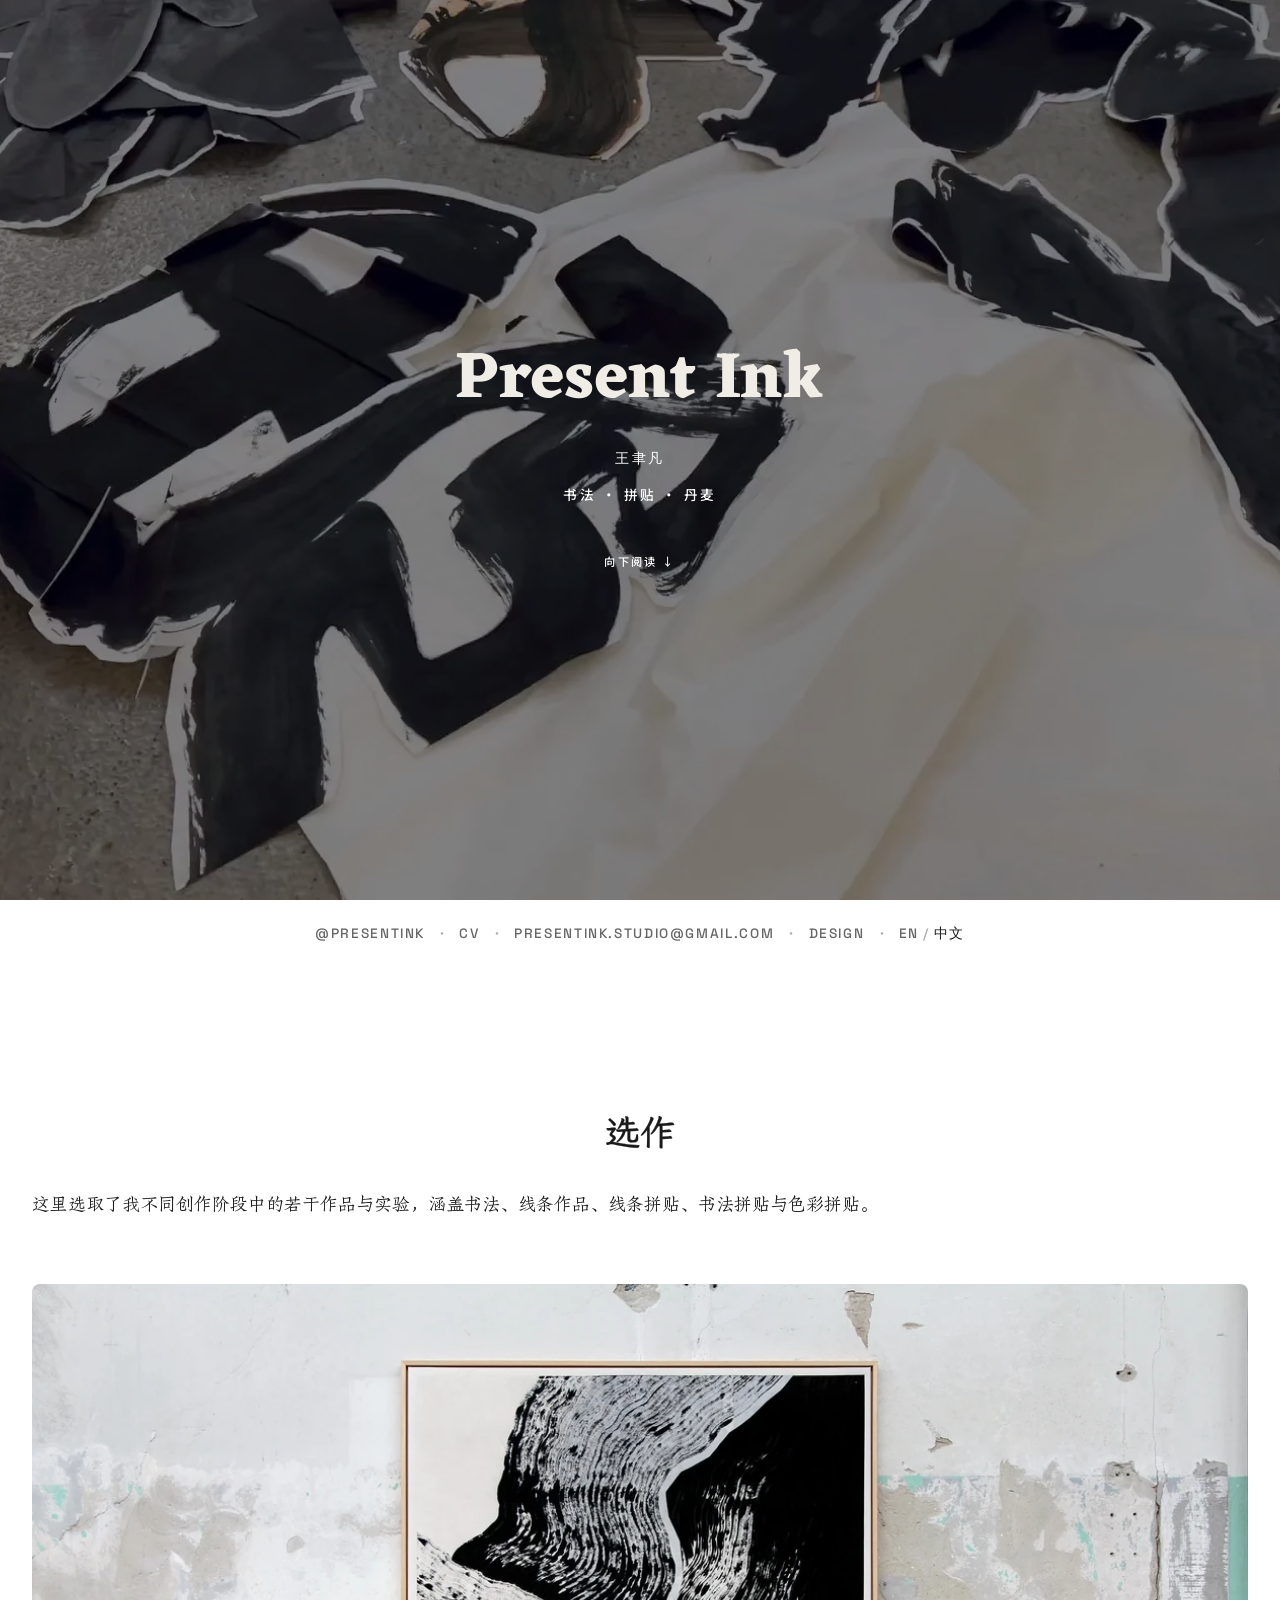
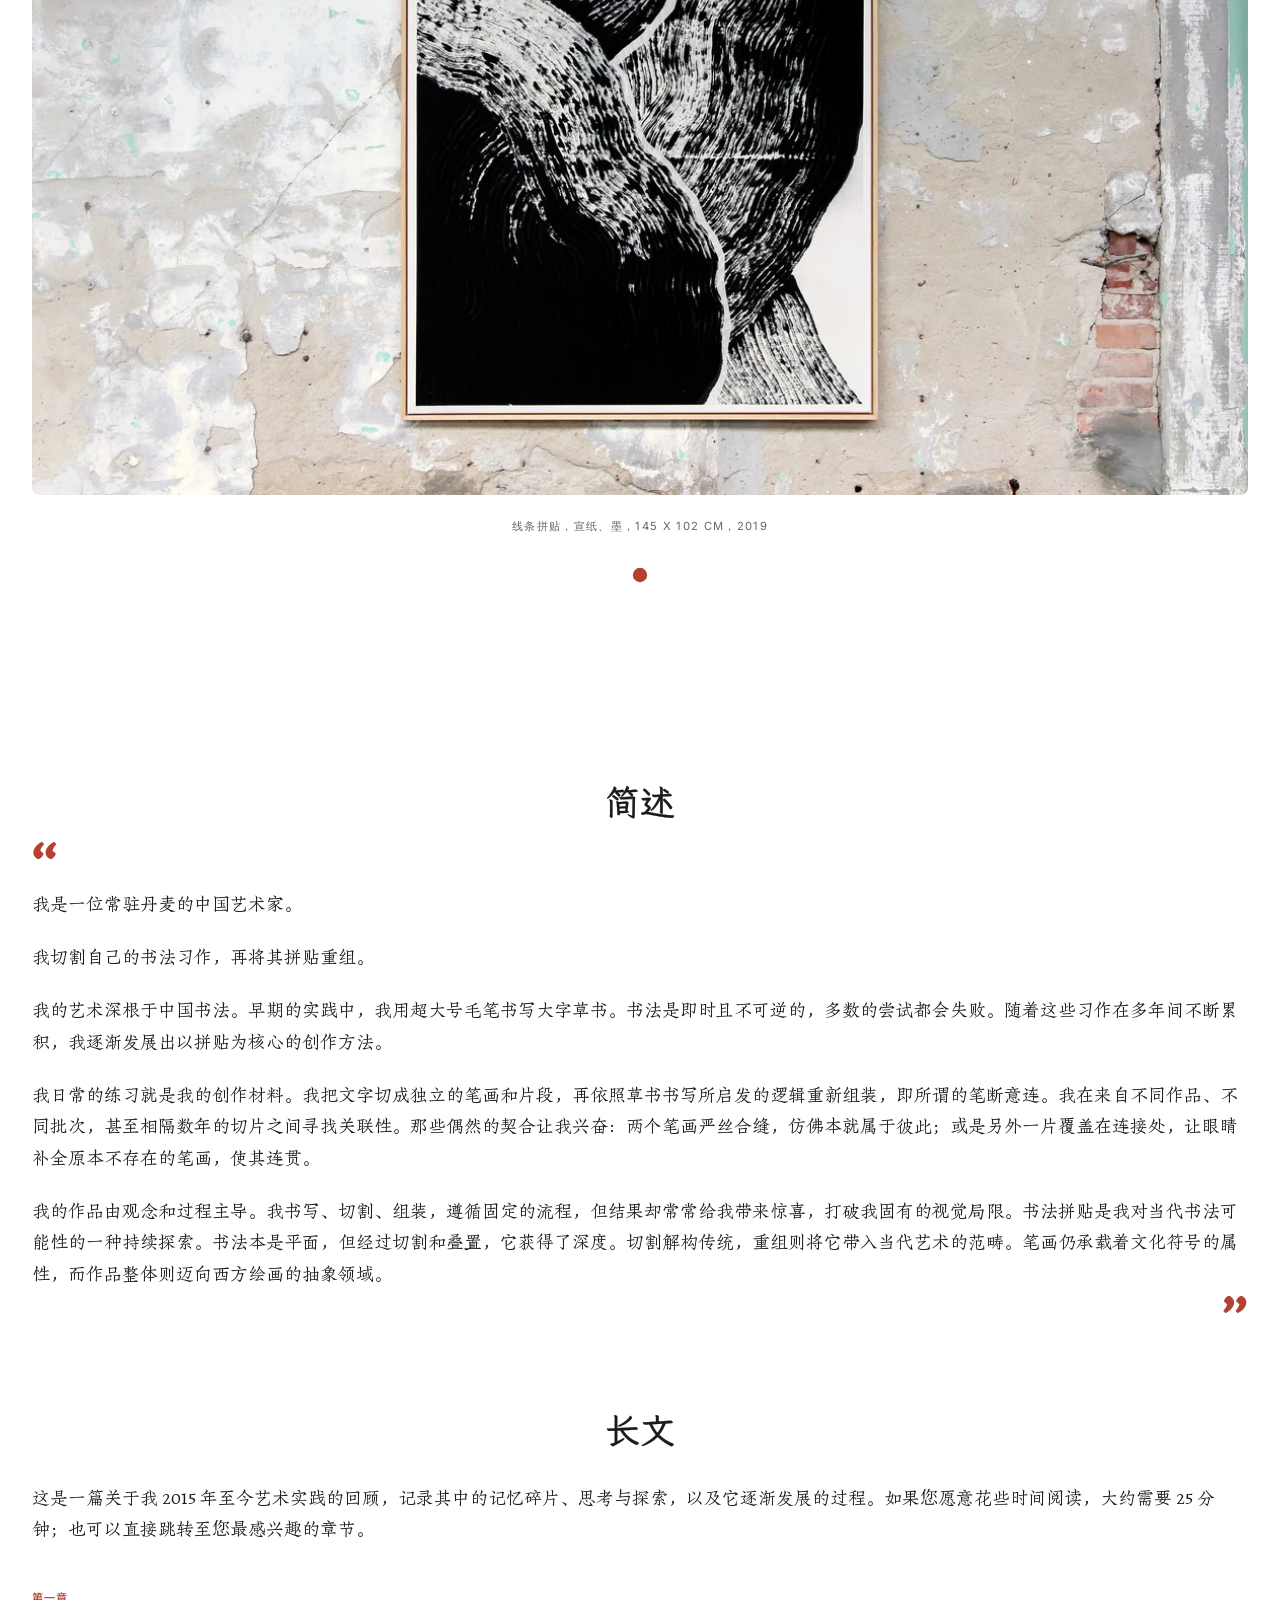
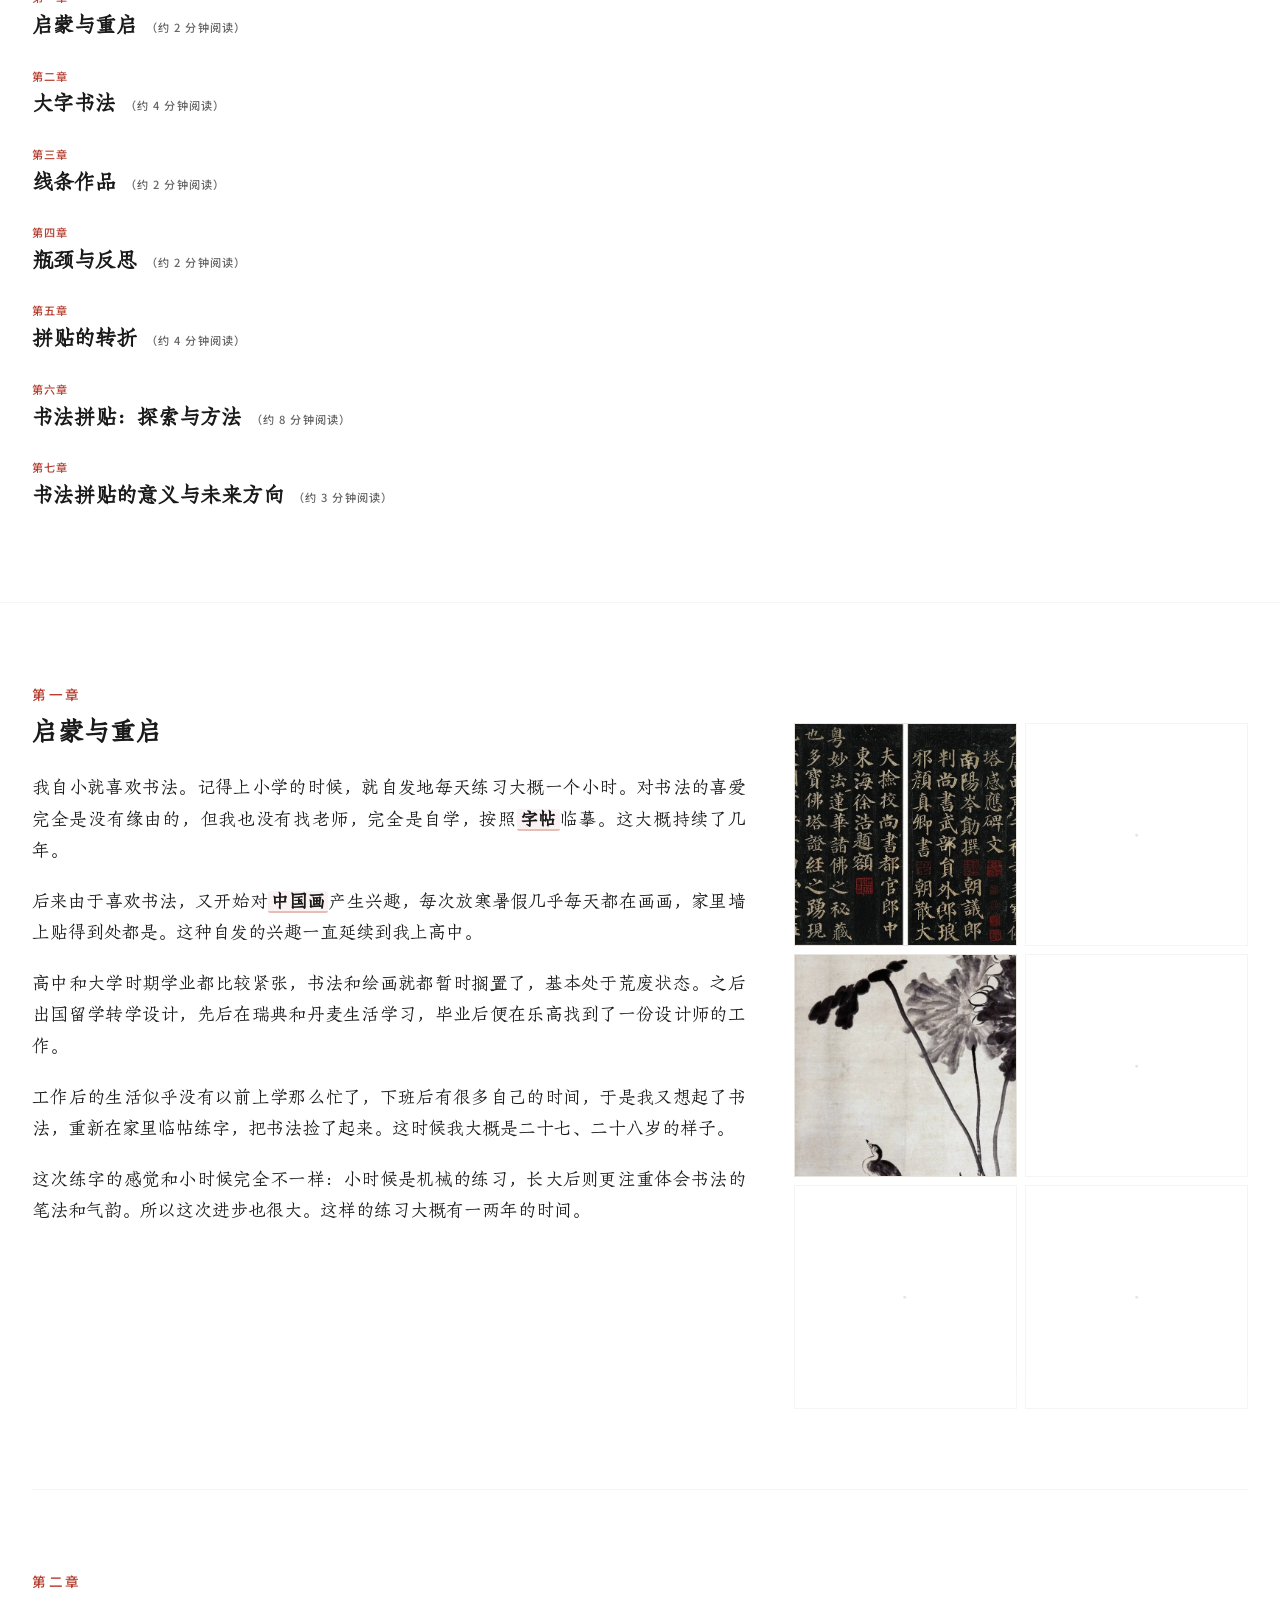
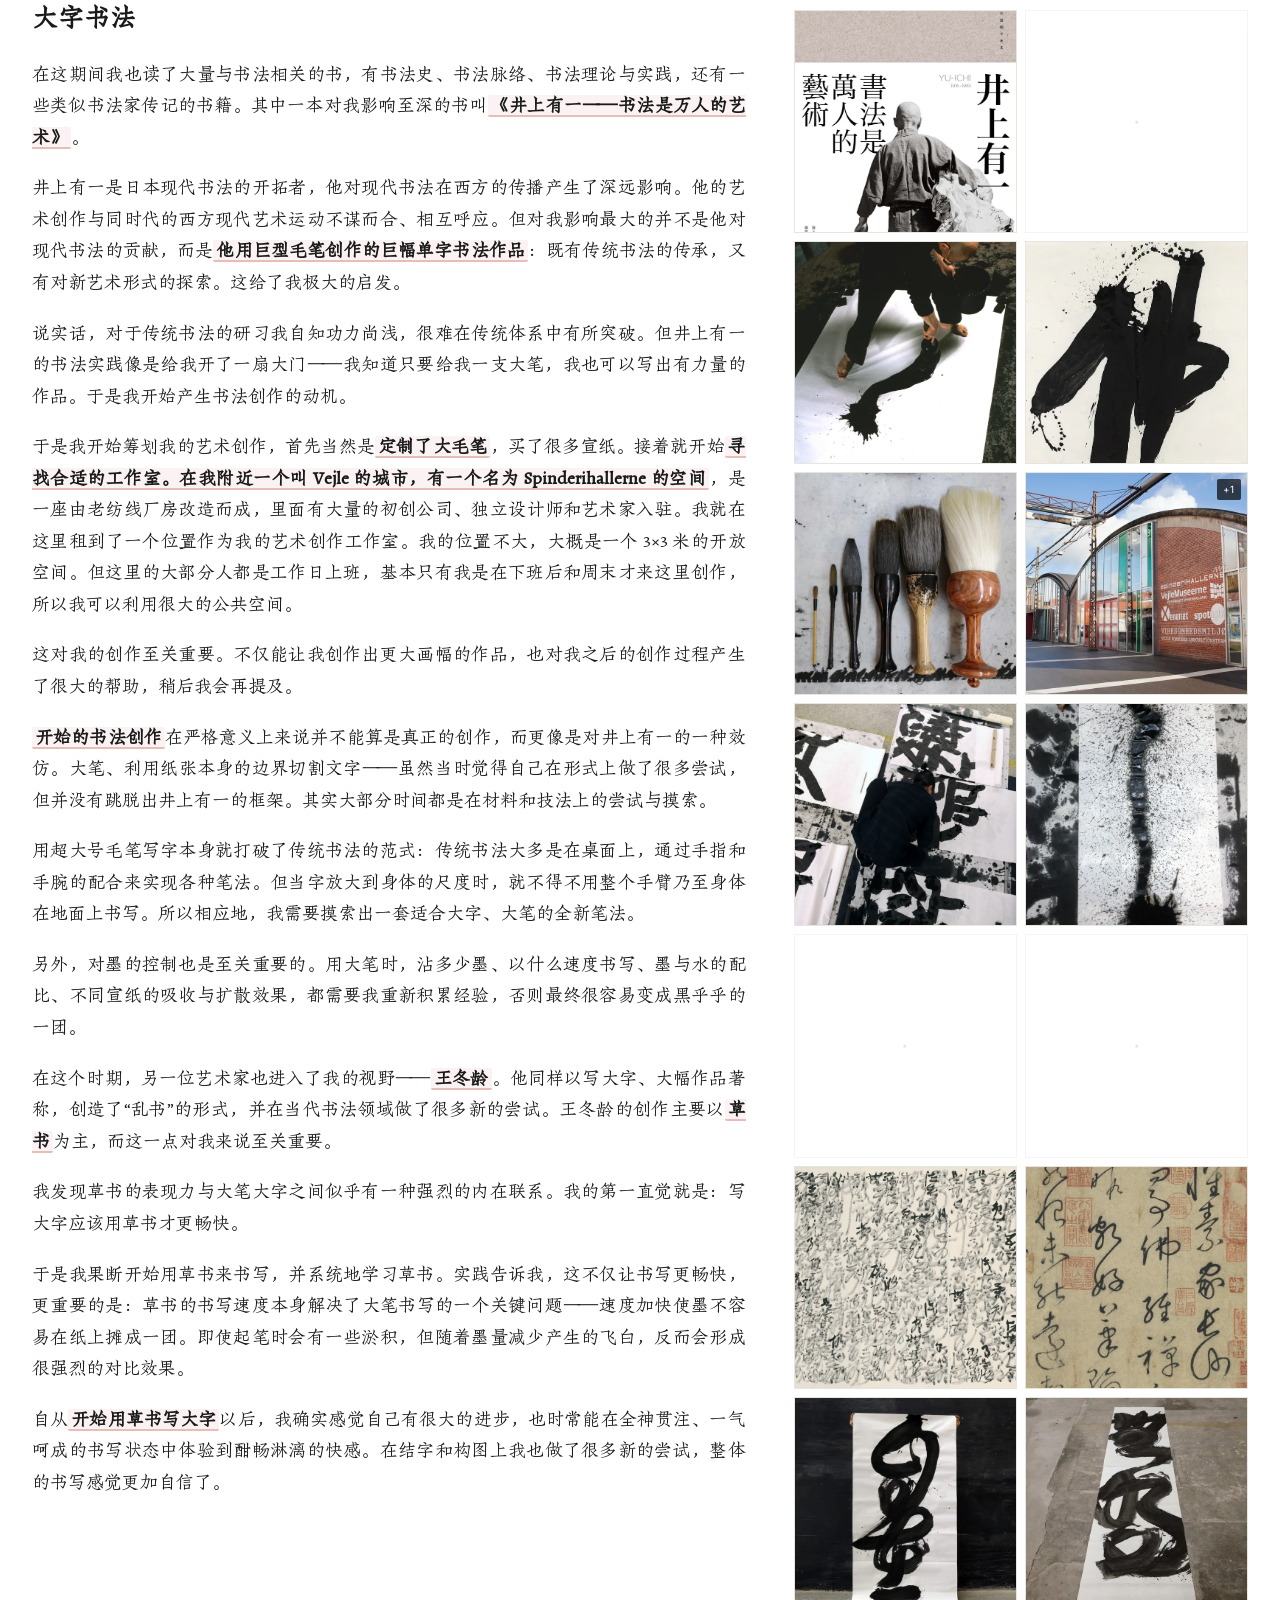
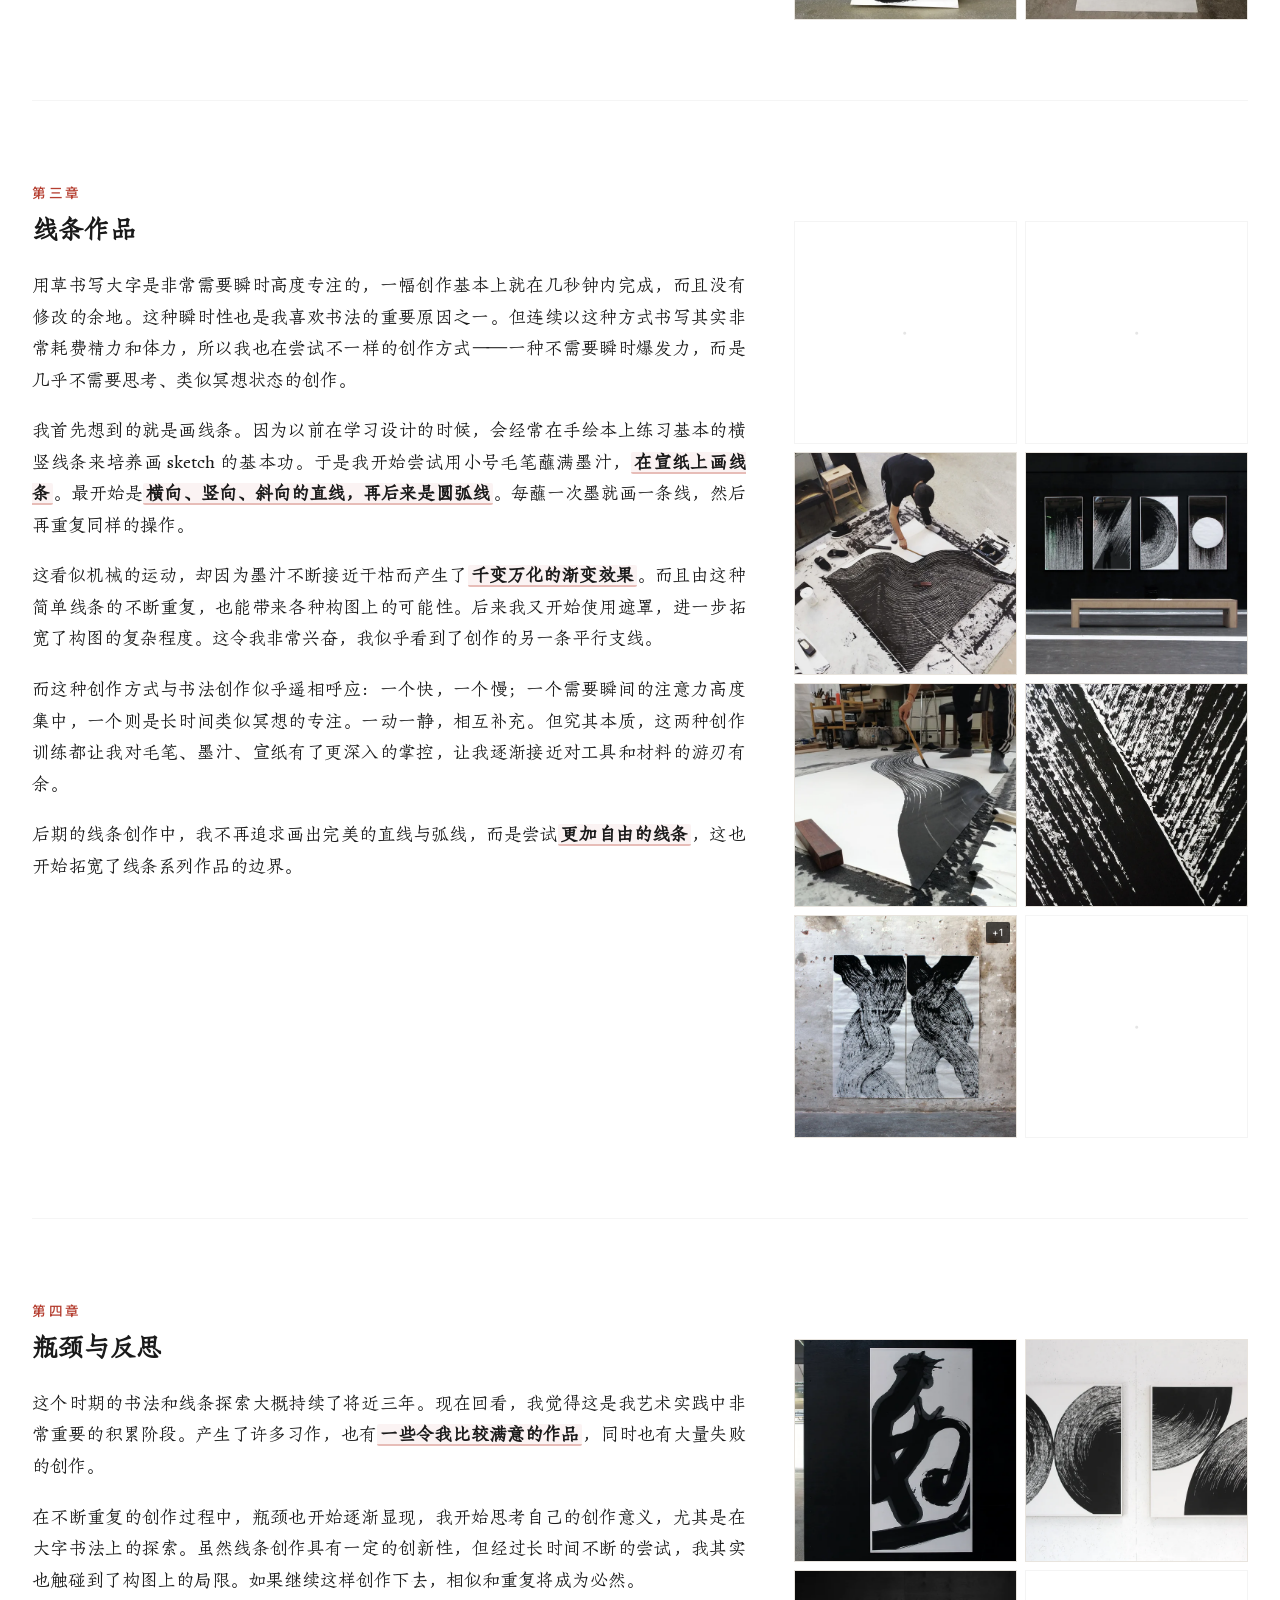
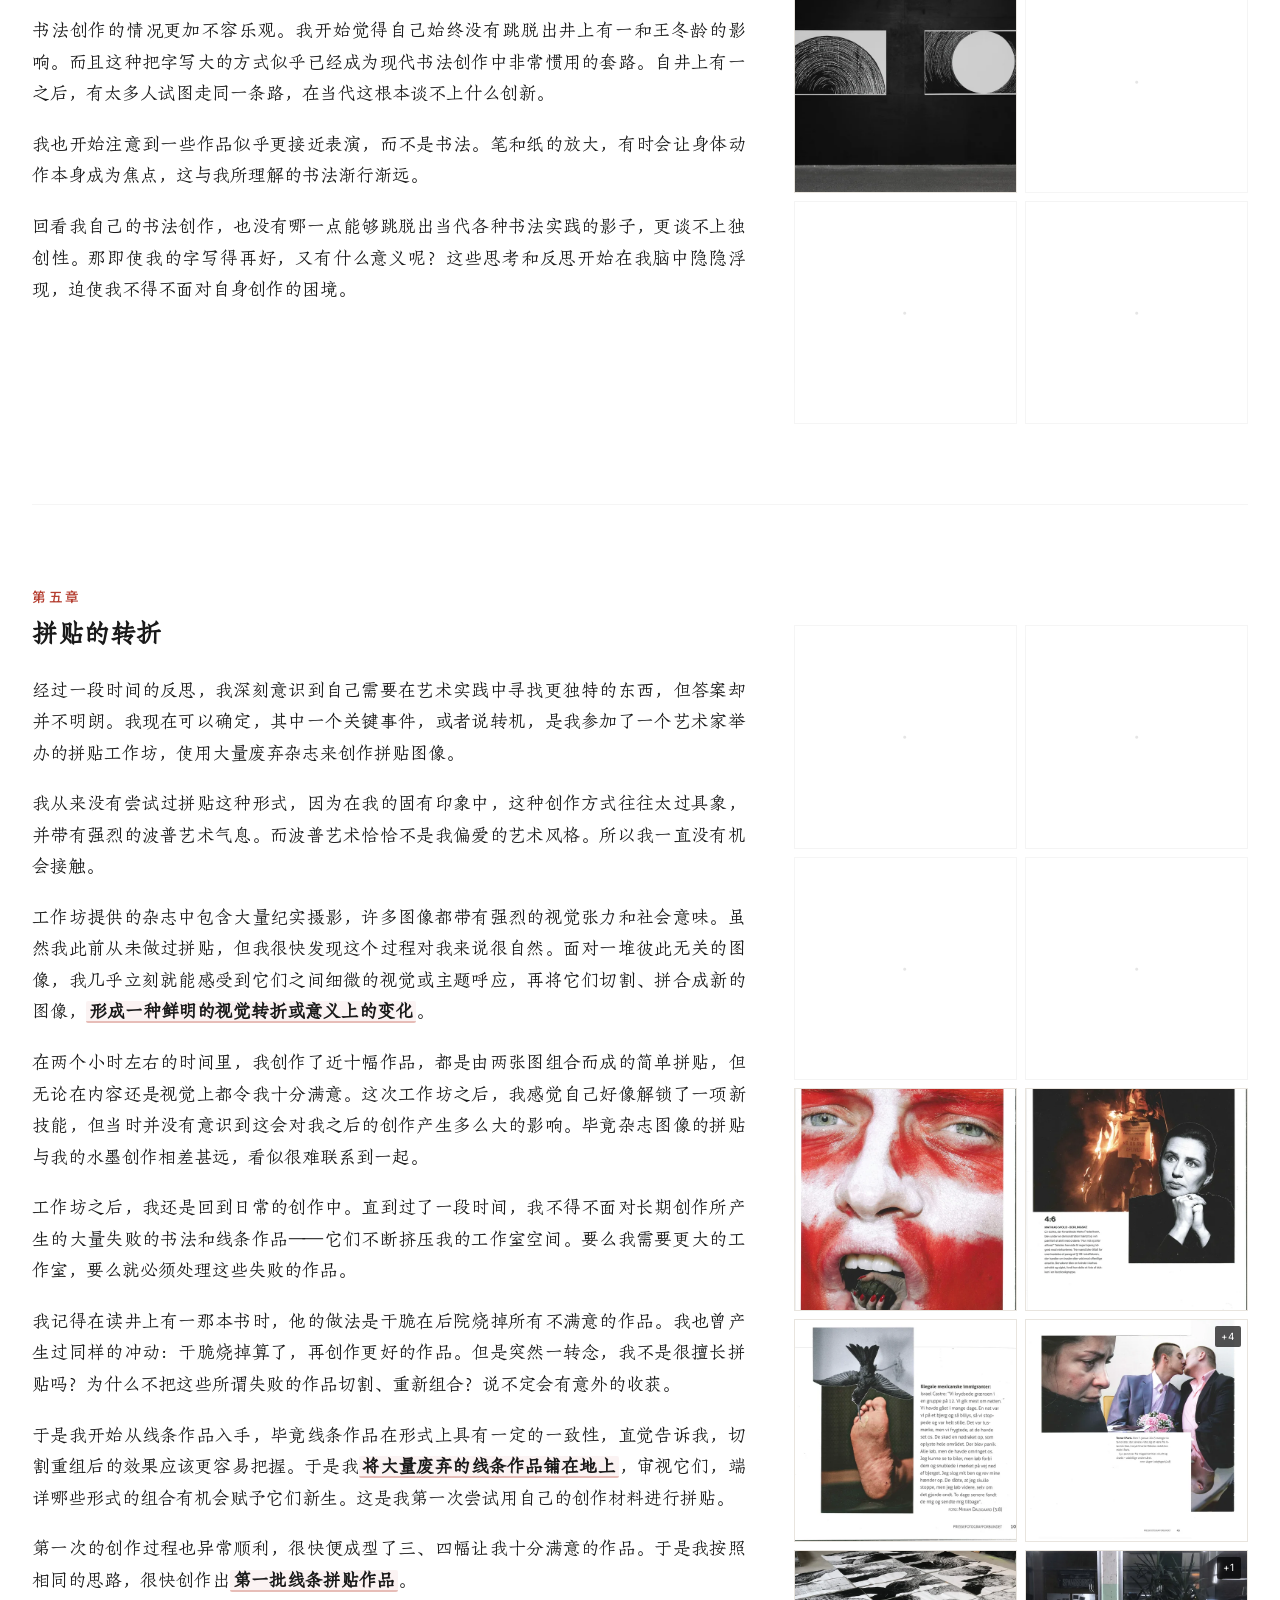
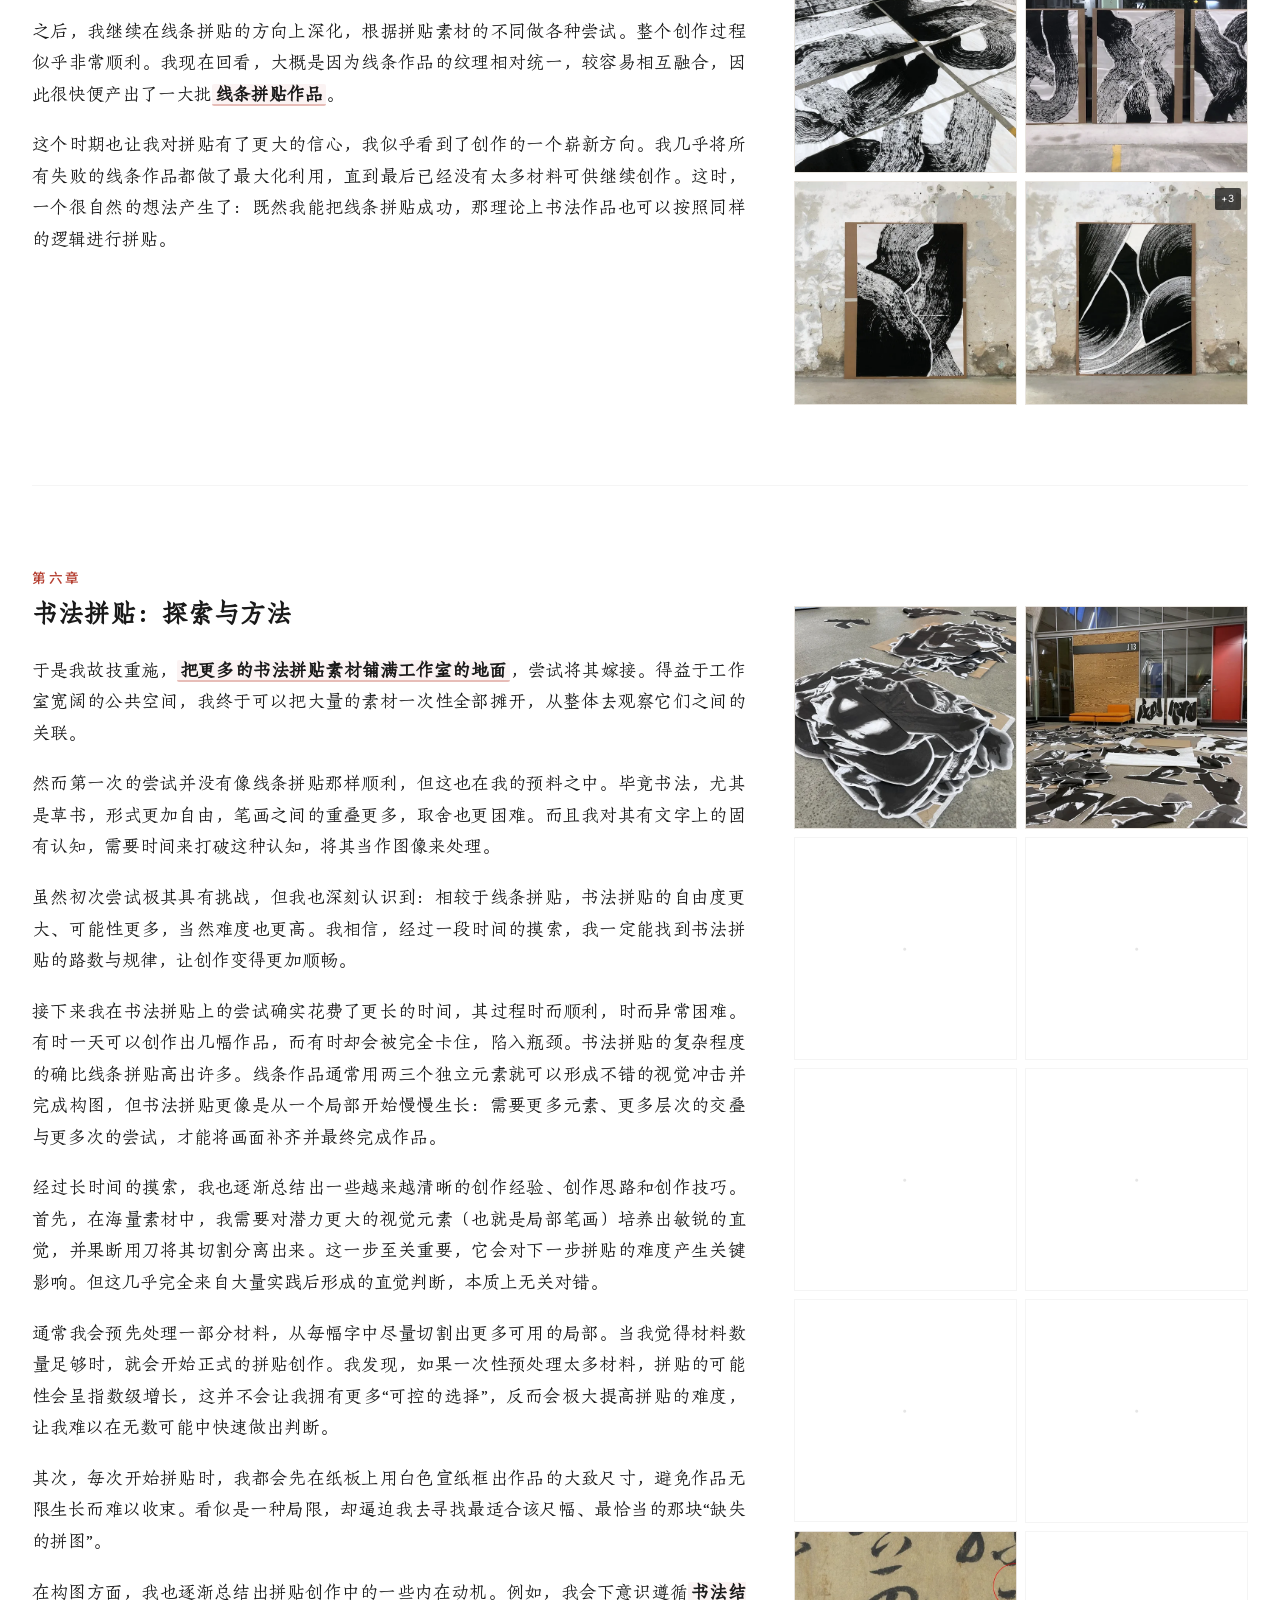
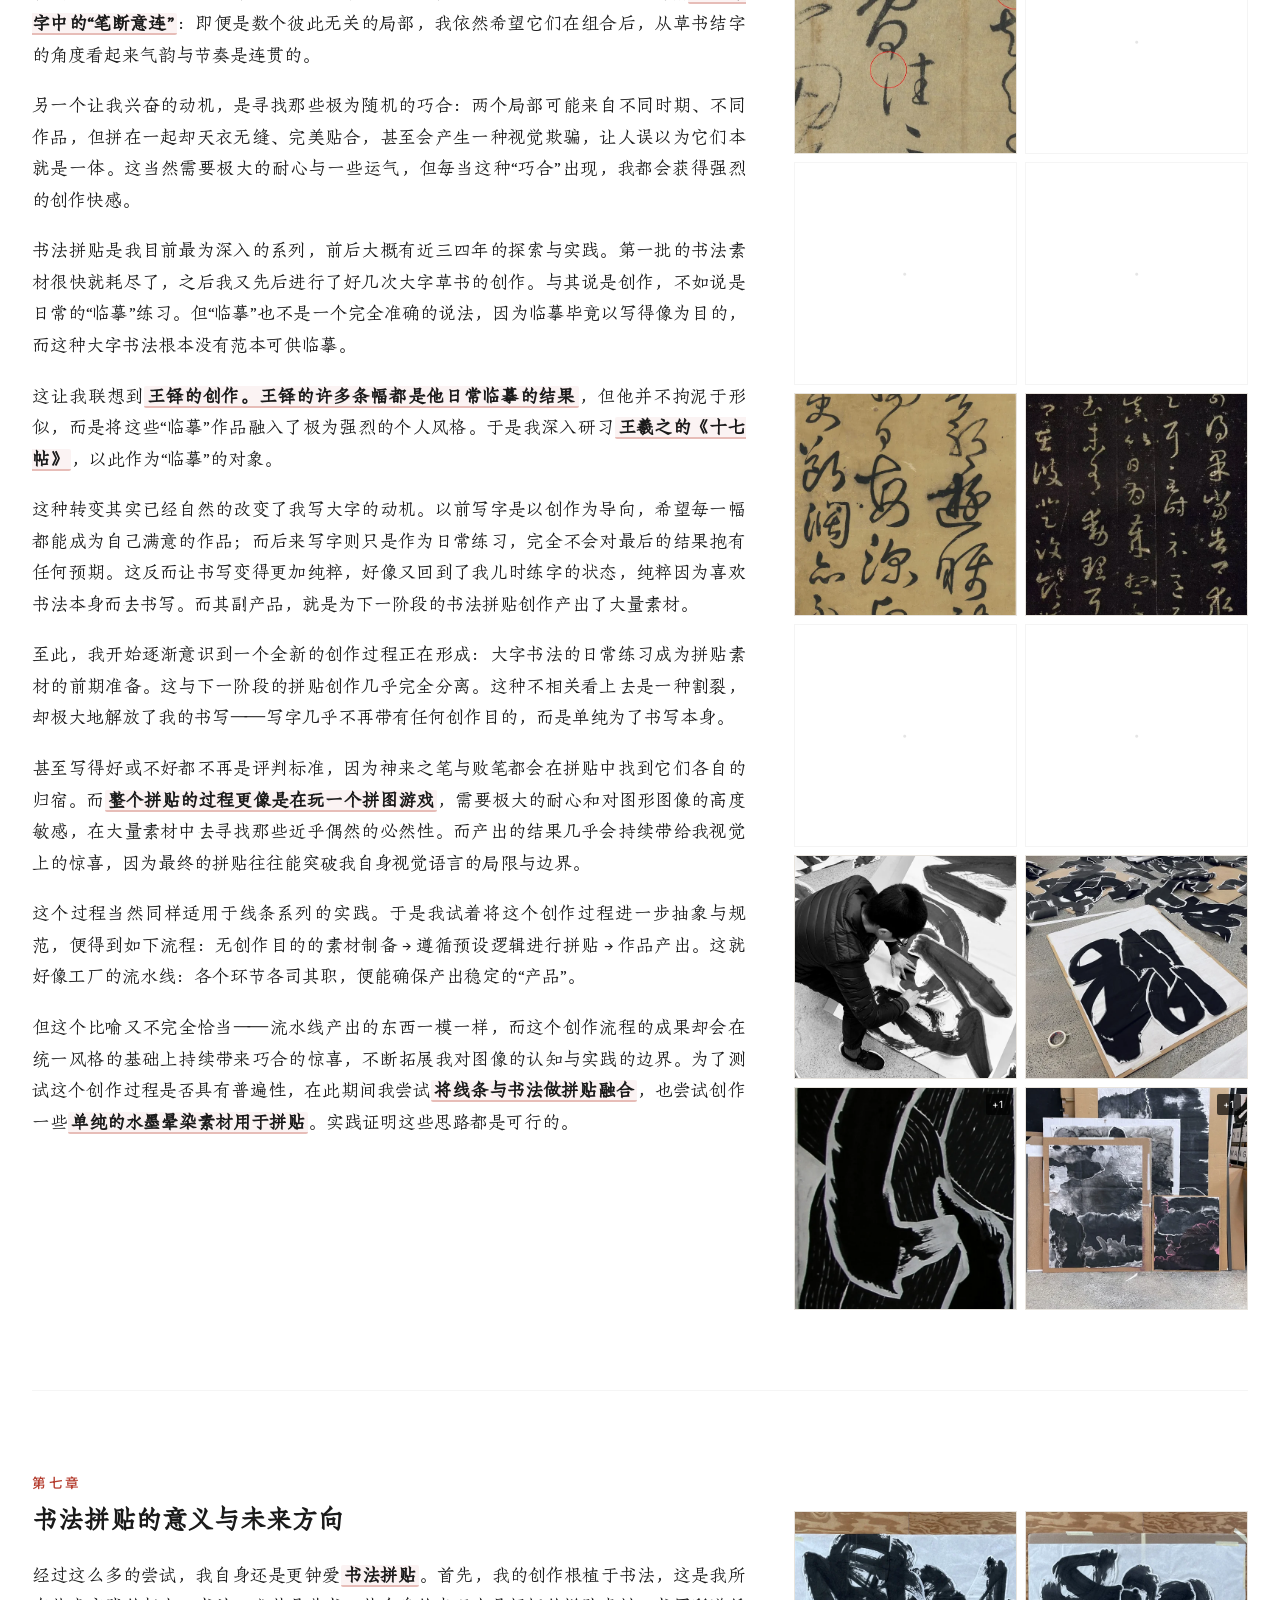
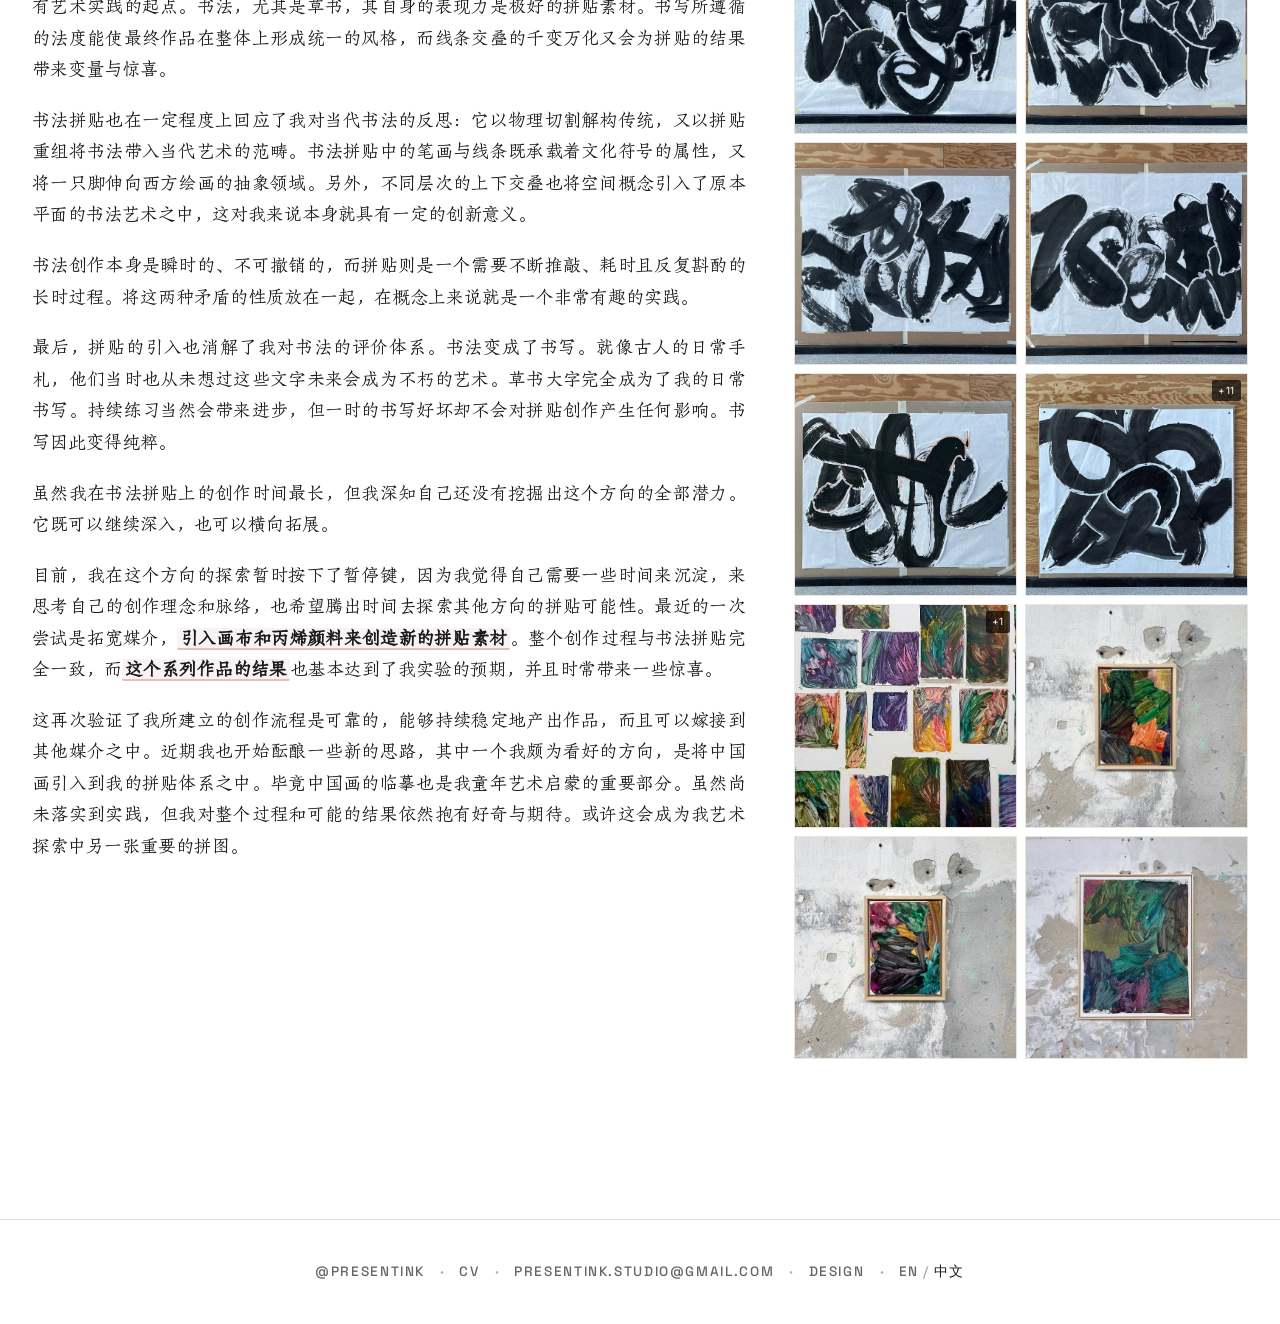
==== commit cd99740a: "feat: add a favicon — an ink dot that is not quite round Drawn as a path whose radius is modulated b" ====
--- a/zh/index.html
+++ b/zh/index.html
@@ -7,6 +7,9 @@
     <meta name="description" content="Present Ink 是艺术家王聿凡的线上作品集，呈现书法、拼贴、线条作品与当代抽象实践。">
     <meta name="robots" content="index, follow">
     <link rel="canonical" href="https://presentink.github.io/zh/">
+    <link rel="icon" href="../favicon.svg" type="image/svg+xml">
+    <link rel="icon" href="../favicon-32.png" sizes="32x32" type="image/png">
+    <link rel="apple-touch-icon" href="../apple-touch-icon.png">
     <meta property="og:type" content="website">
     <meta property="og:site_name" content="Present Ink">
     <meta property="og:title" content="Present Ink | 王聿凡">
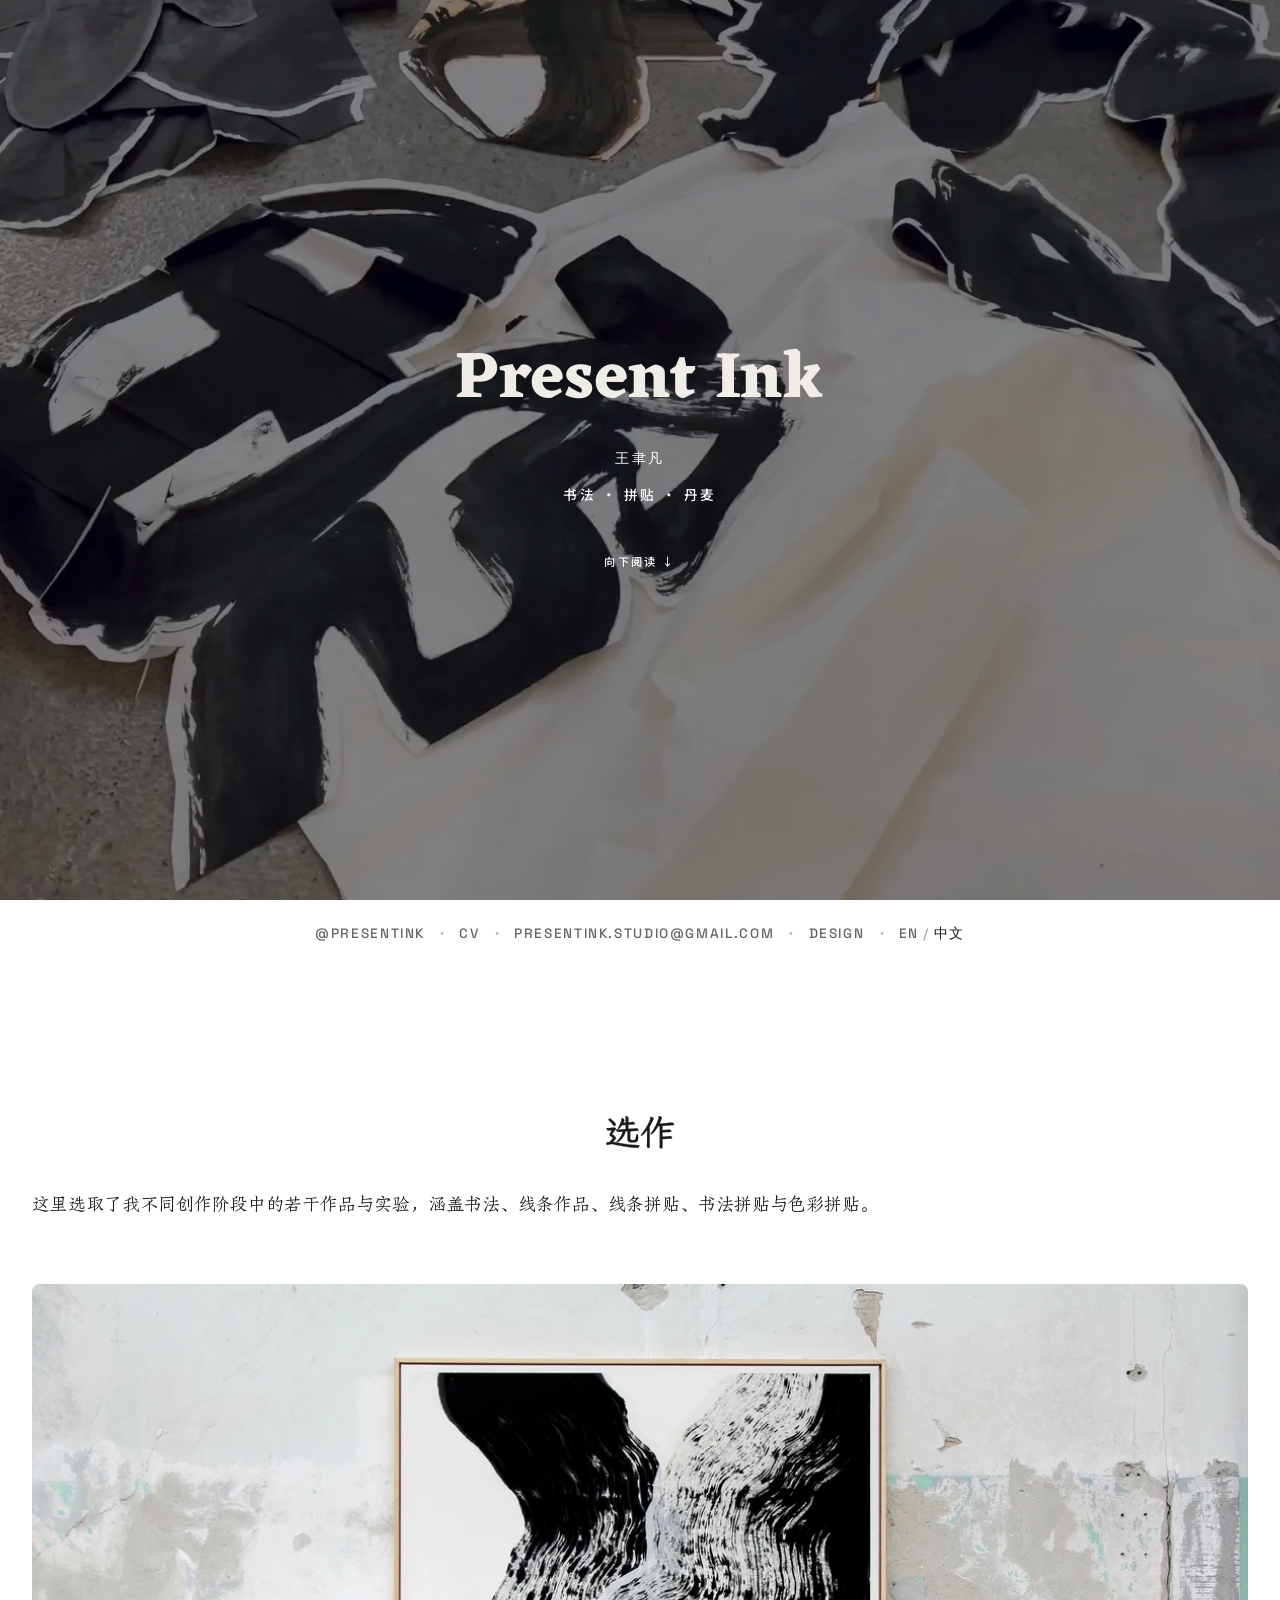
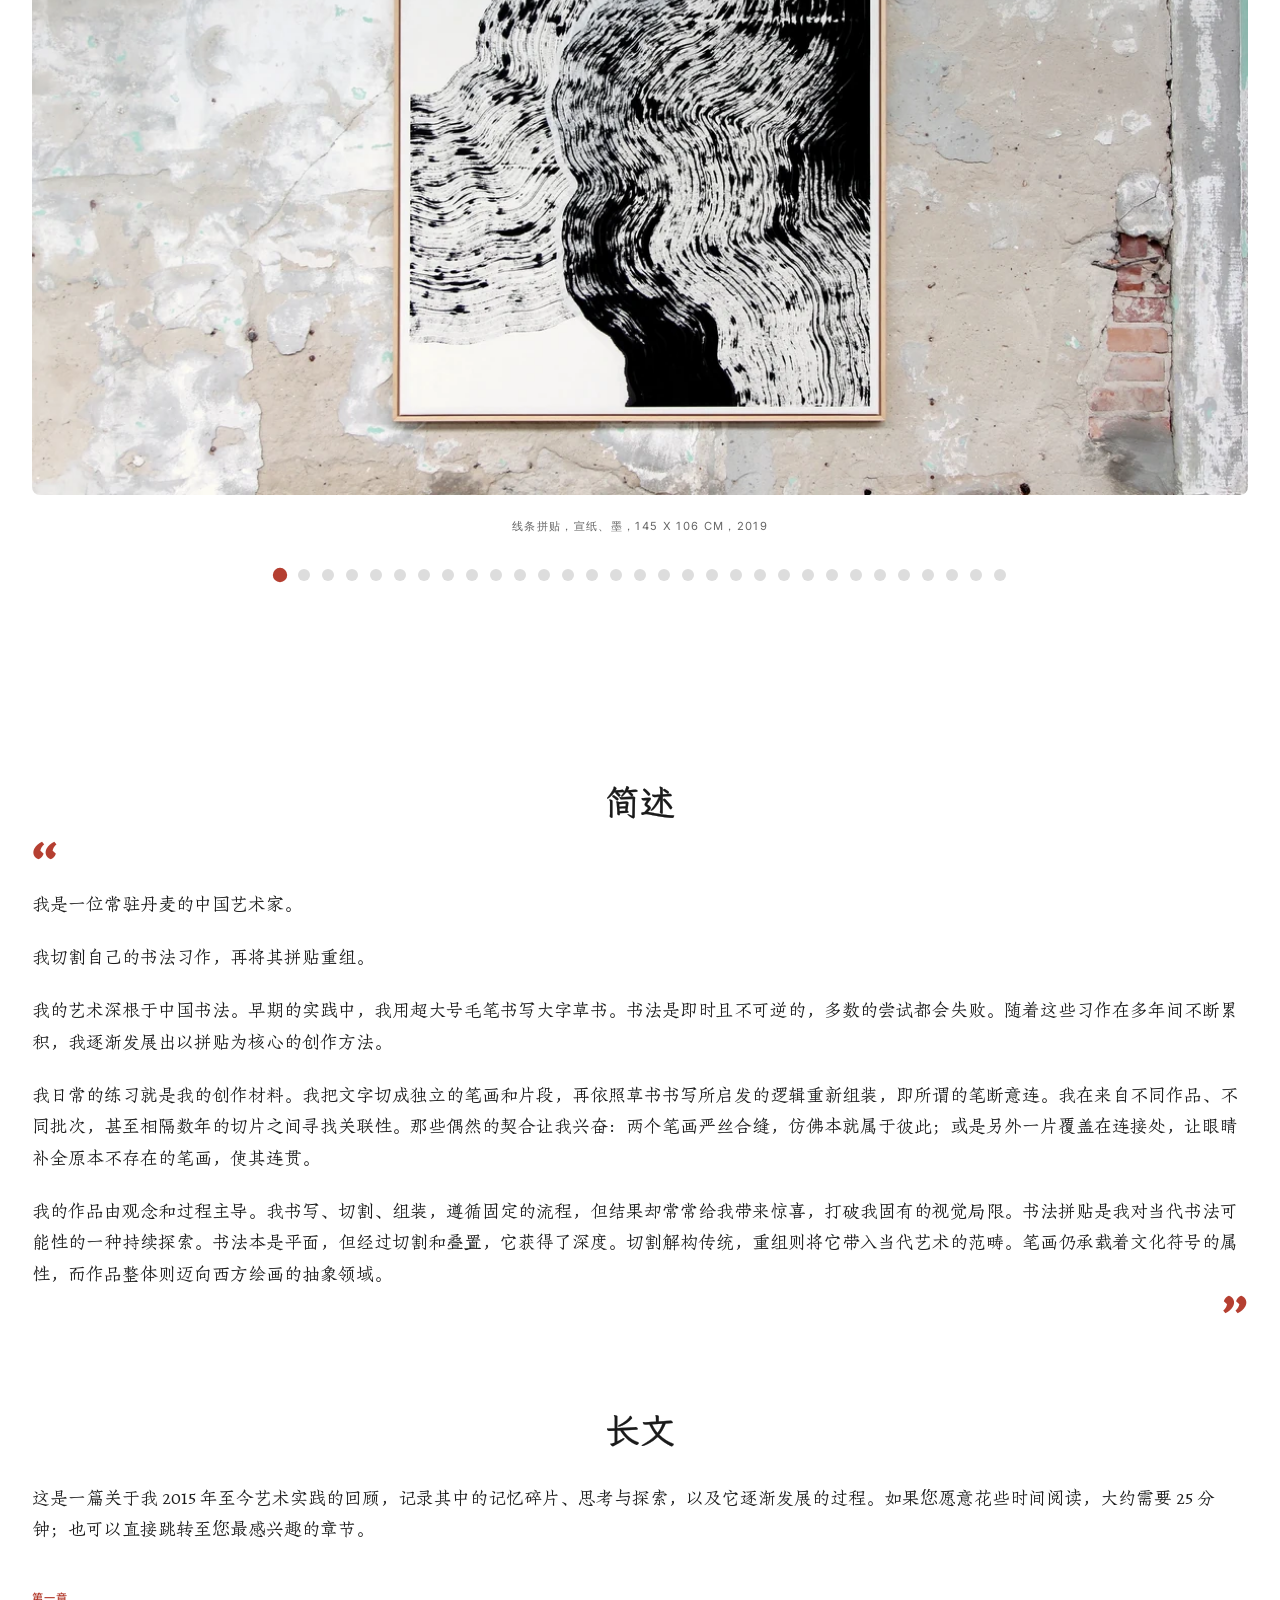
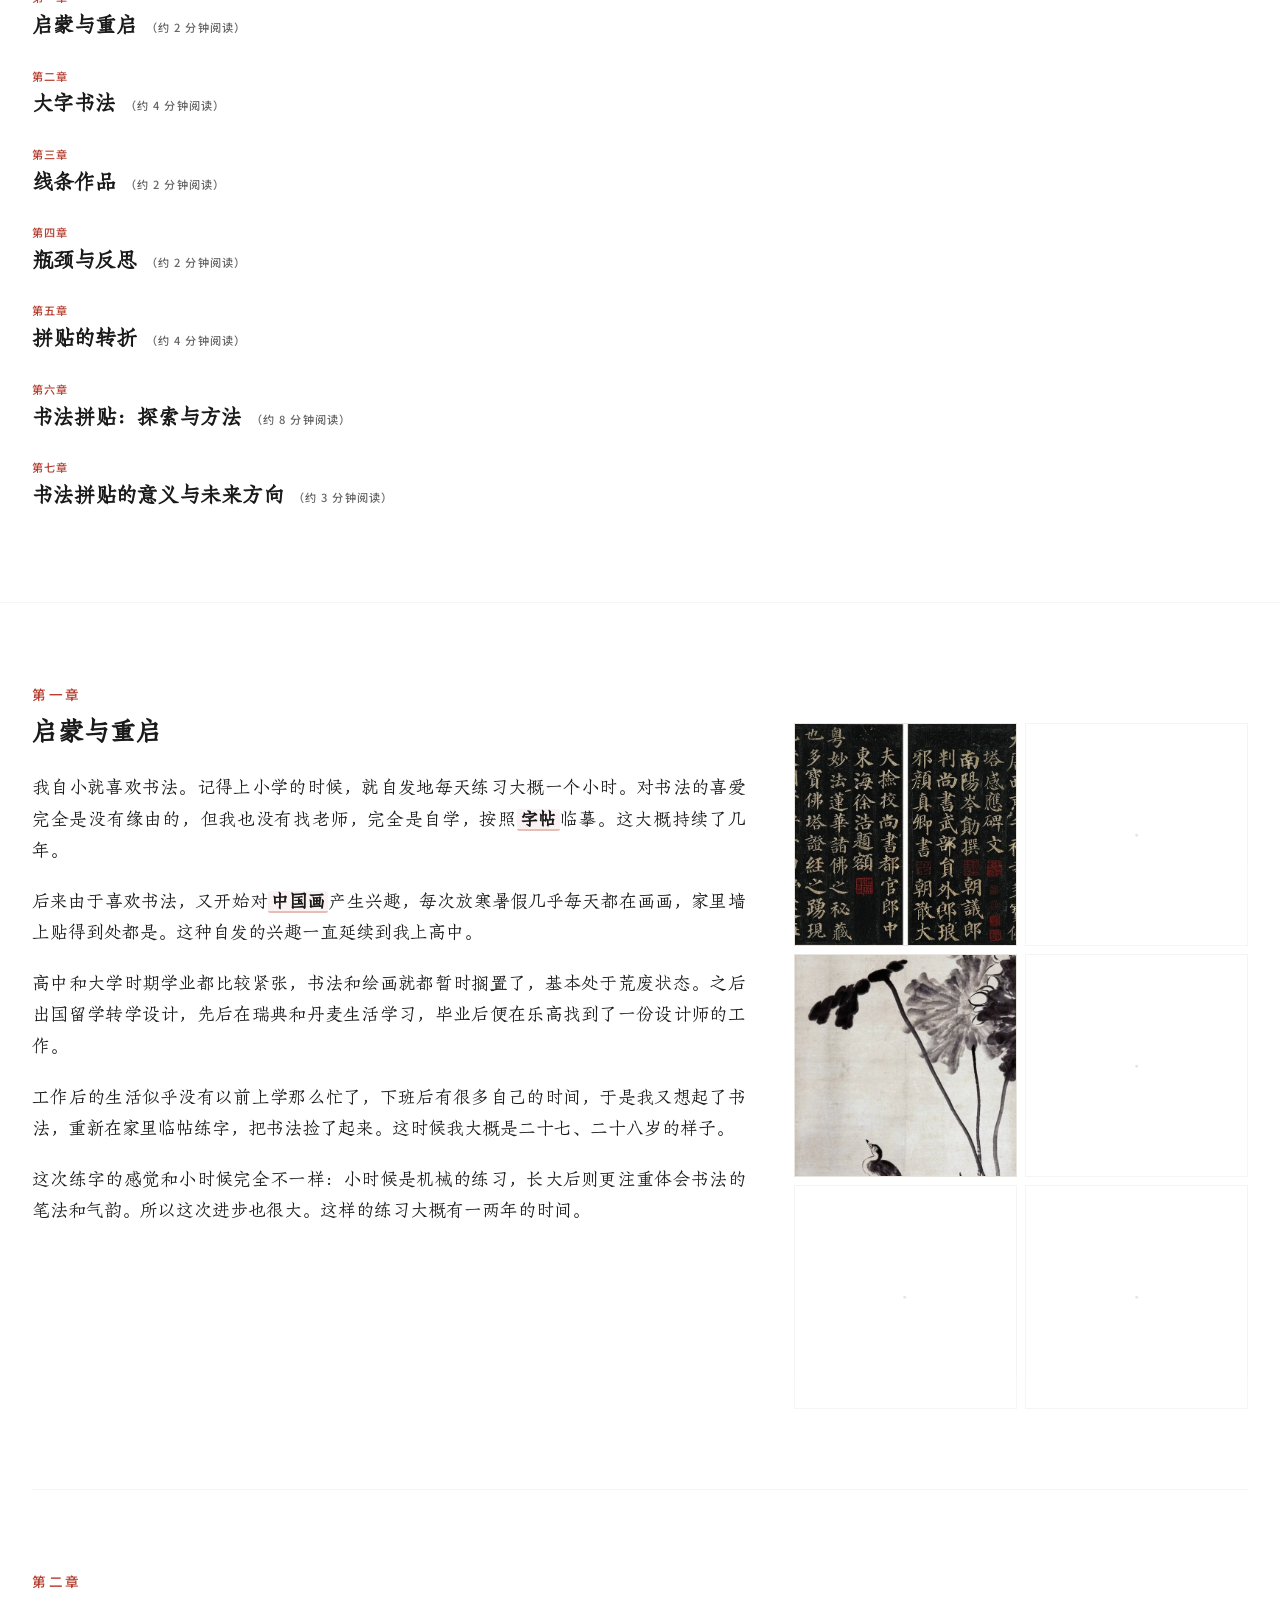
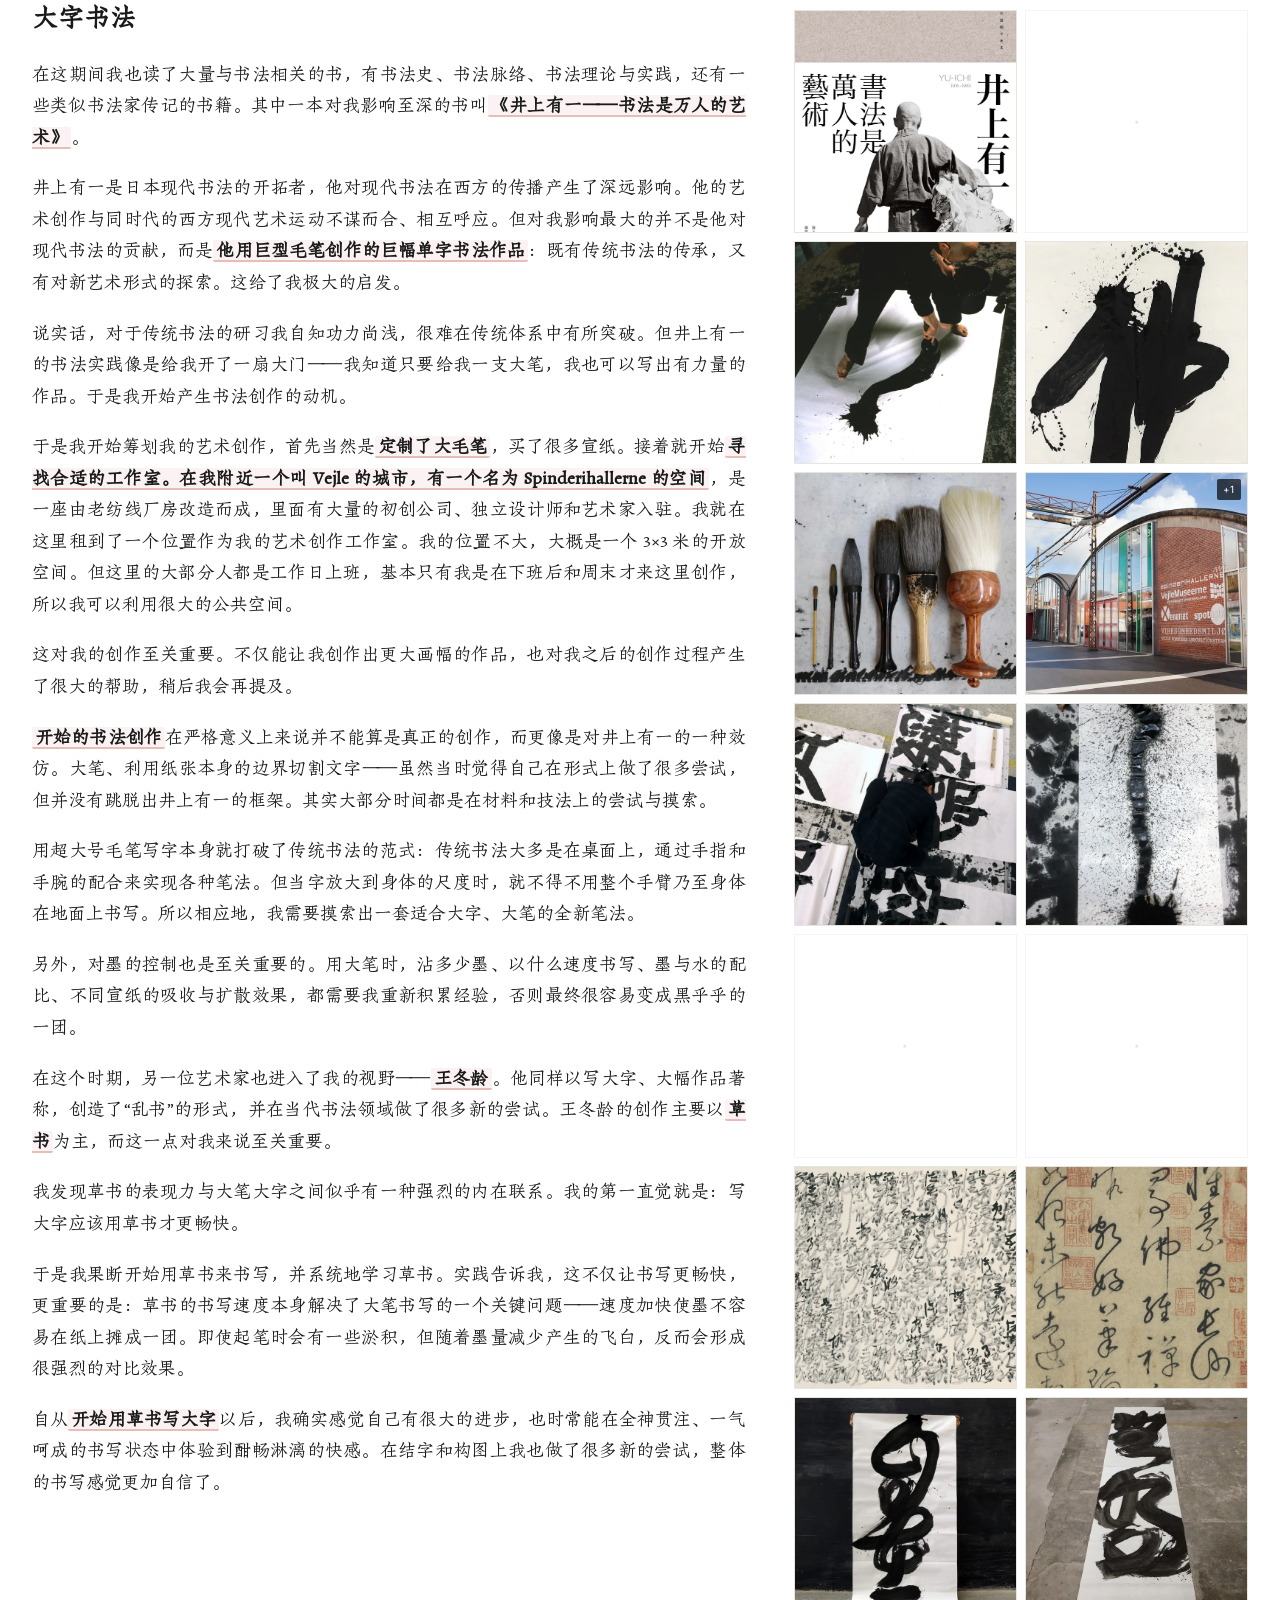
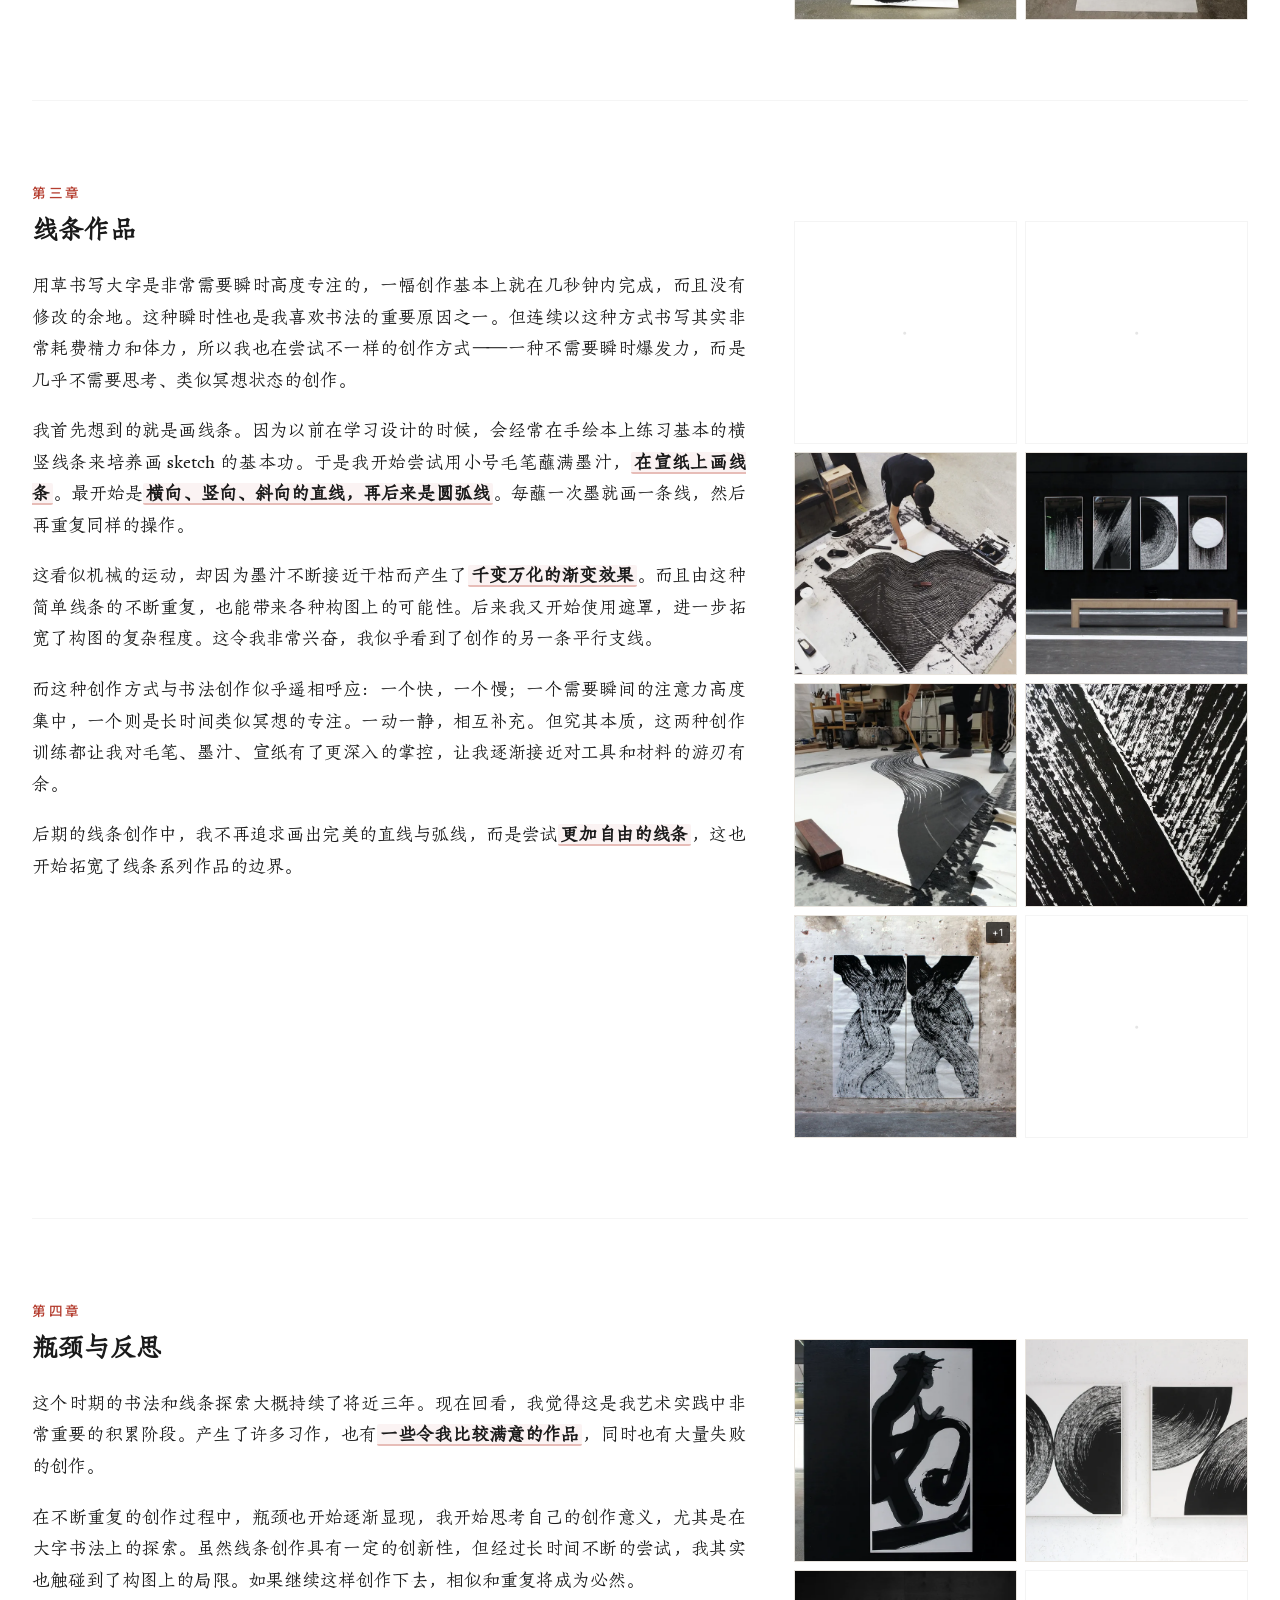
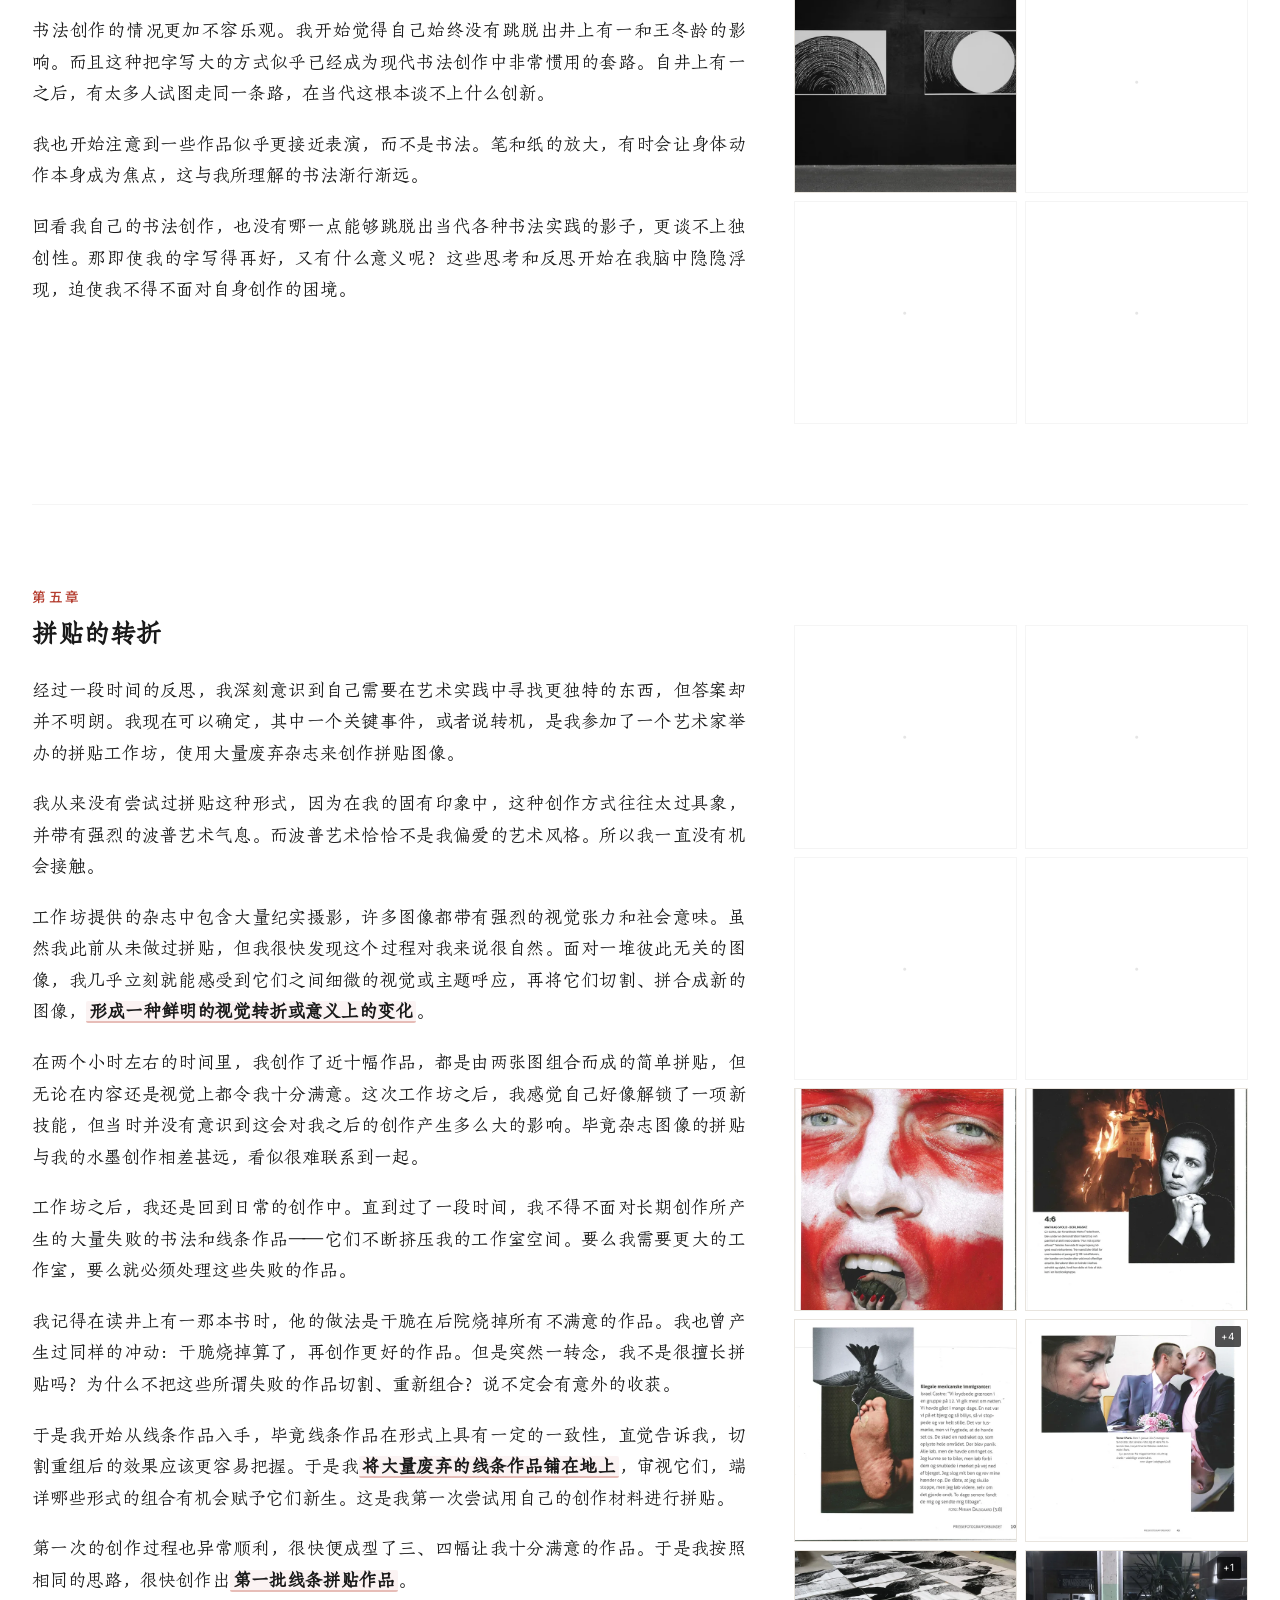
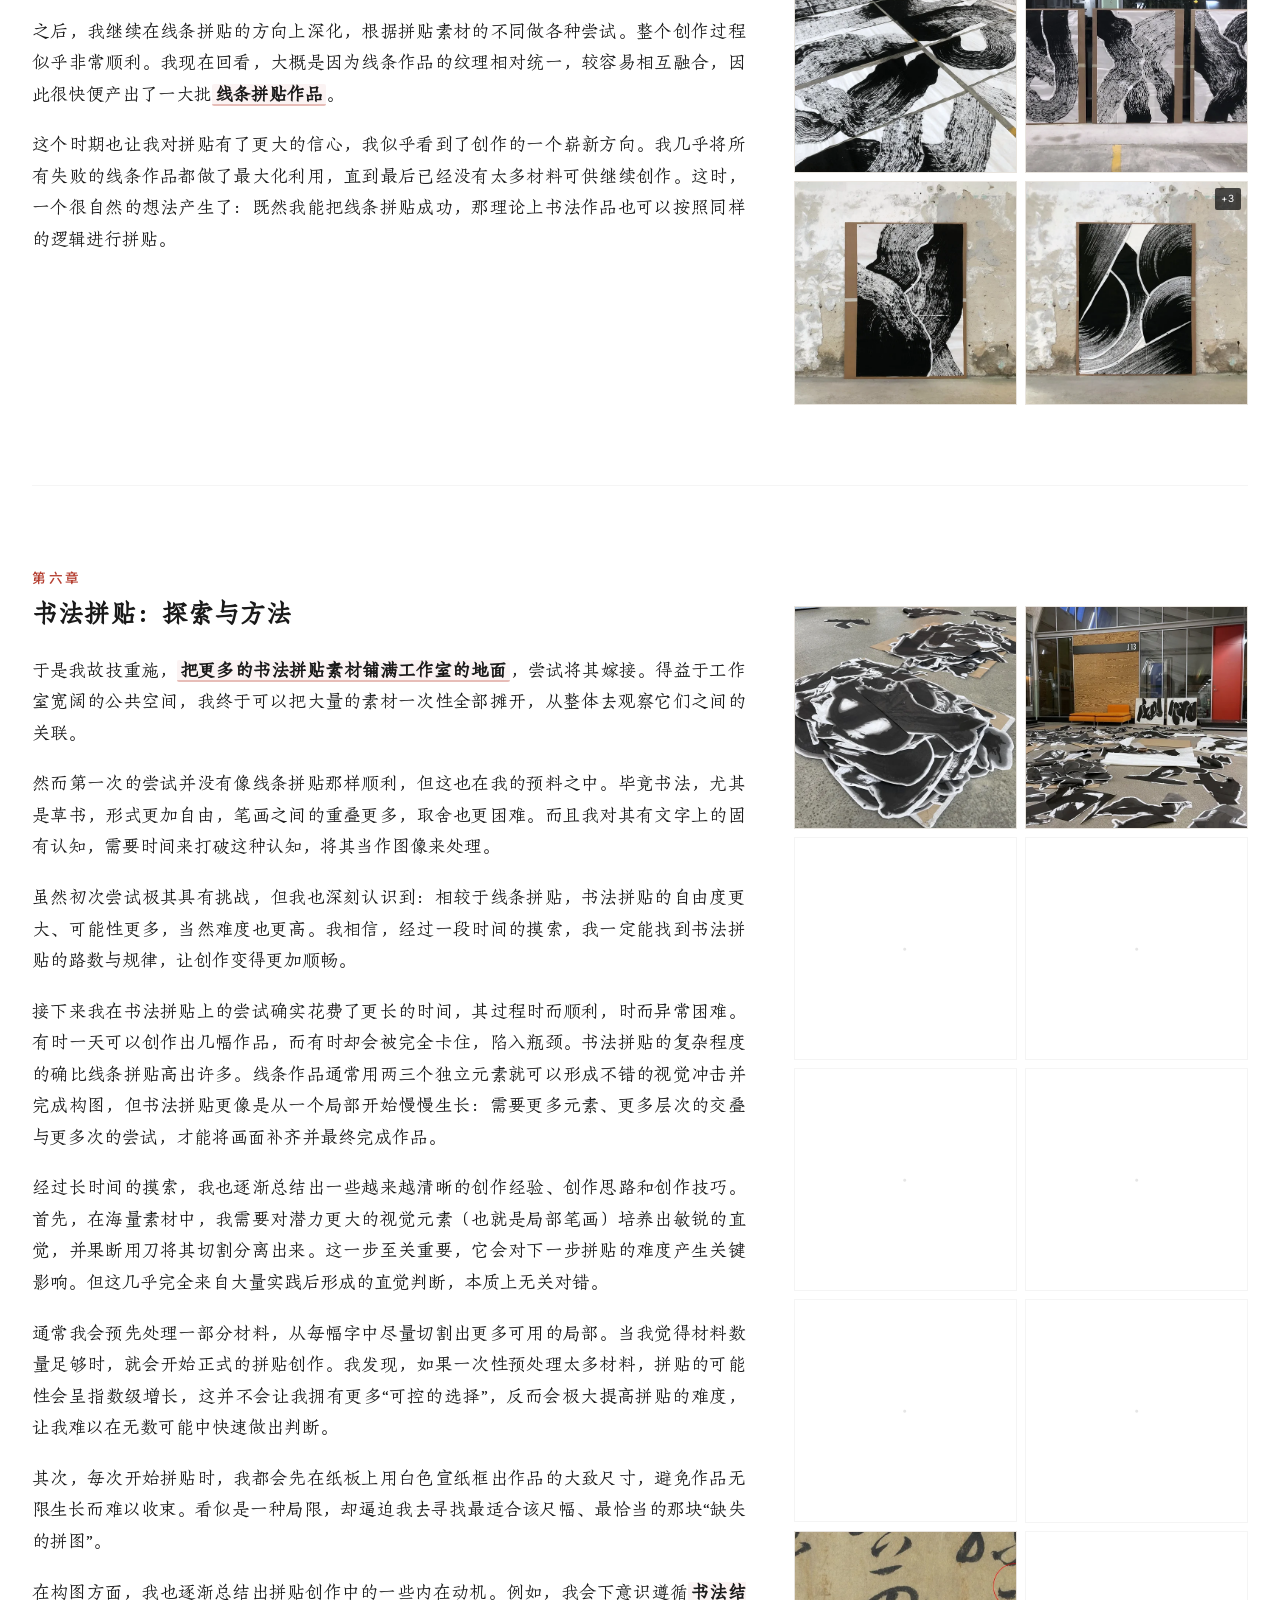
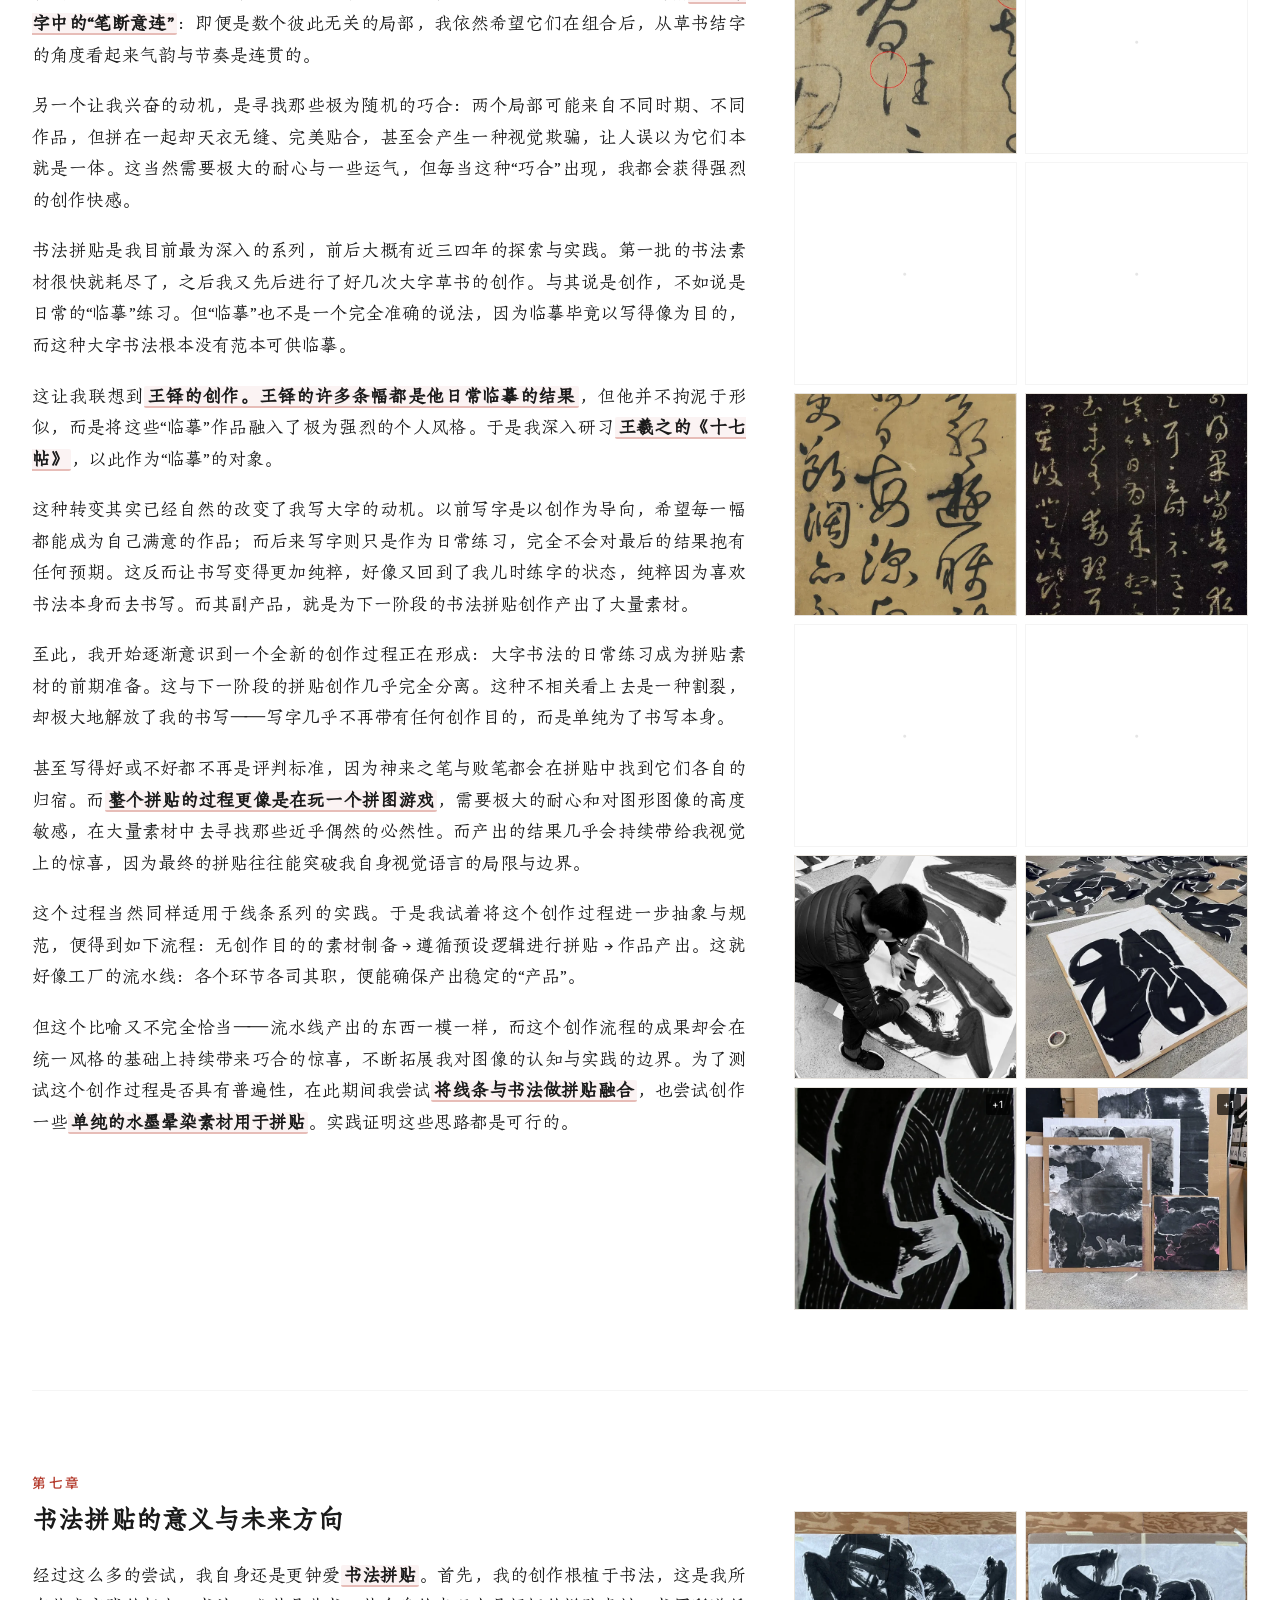
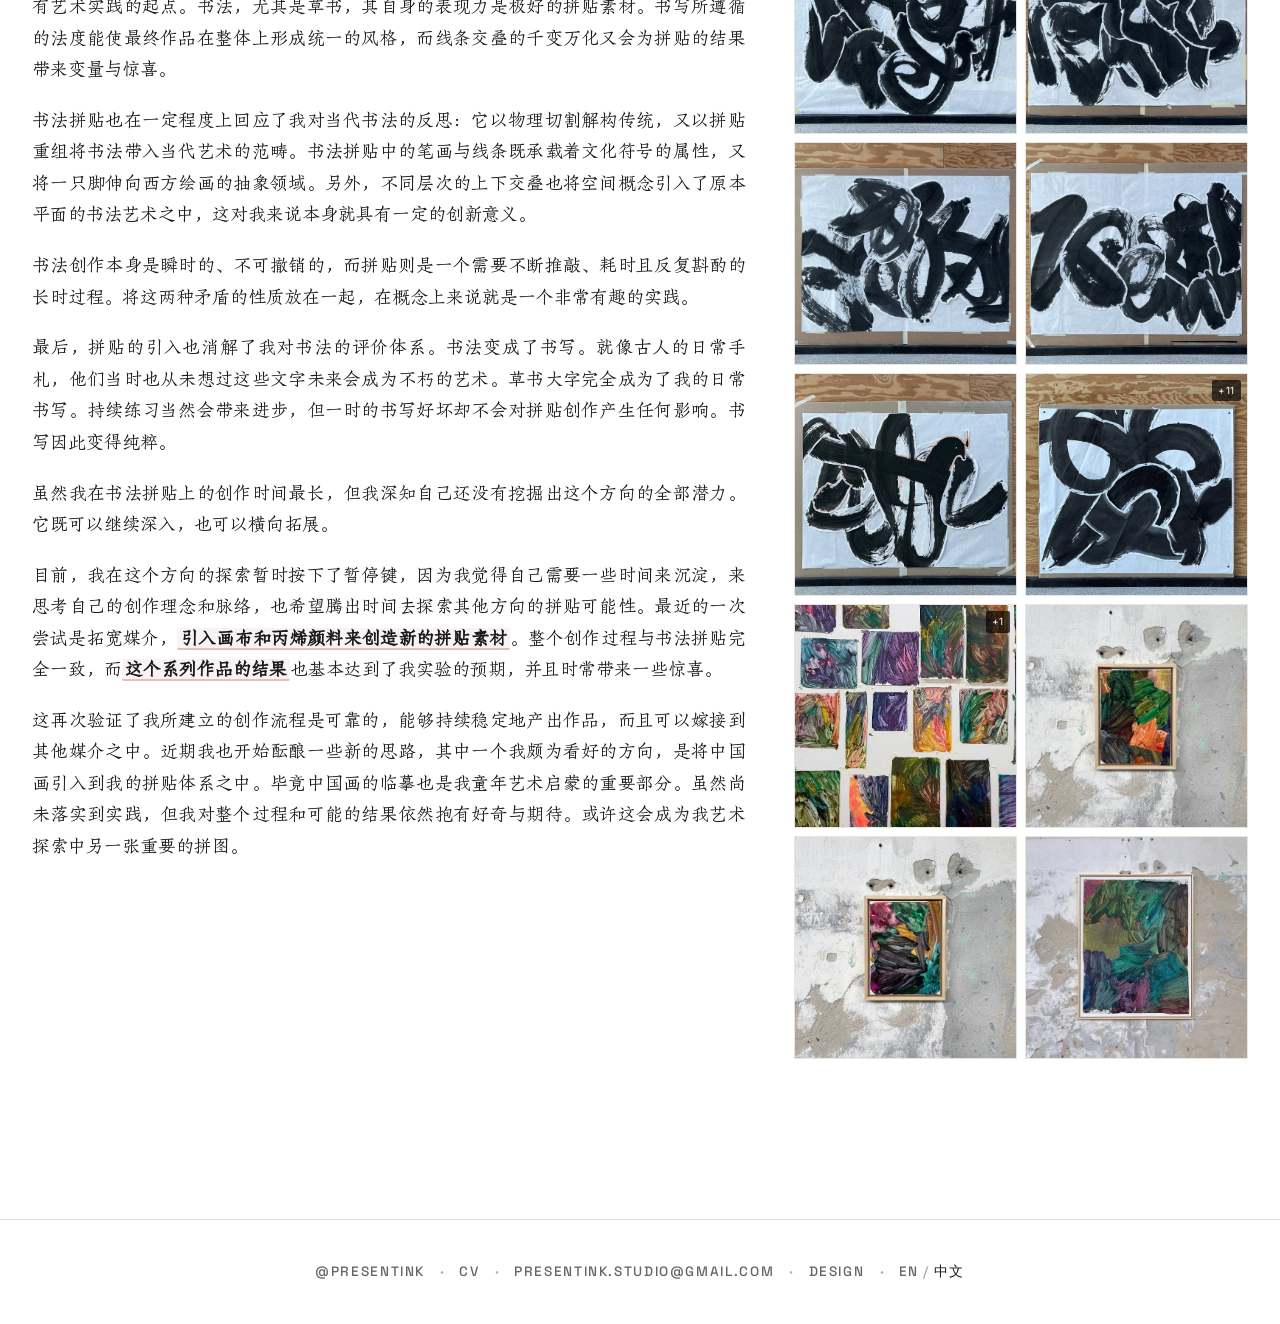
==== commit a247c571: "style: enlarge the dot in the touch icon It read small on the phone because two reductions compounde" ====
--- a/zh/index.html
+++ b/zh/index.html
@@ -9,7 +9,9 @@
     <link rel="canonical" href="https://presentink.github.io/zh/">
     <link rel="icon" href="../favicon.svg" type="image/svg+xml">
     <link rel="icon" href="../favicon-32.png" sizes="32x32" type="image/png">
-    <link rel="apple-touch-icon" href="../apple-touch-icon.png">
+    <!-- ?v=2 retires the opaque first cut: Chrome on iOS keys its icon cache by URL,
+         and removing the shortcut does not clear it. -->
+    <link rel="apple-touch-icon" href="../apple-touch-icon.png?v=3">
     <meta property="og:type" content="website">
     <meta property="og:site_name" content="Present Ink">
     <meta property="og:title" content="Present Ink | 王聿凡">
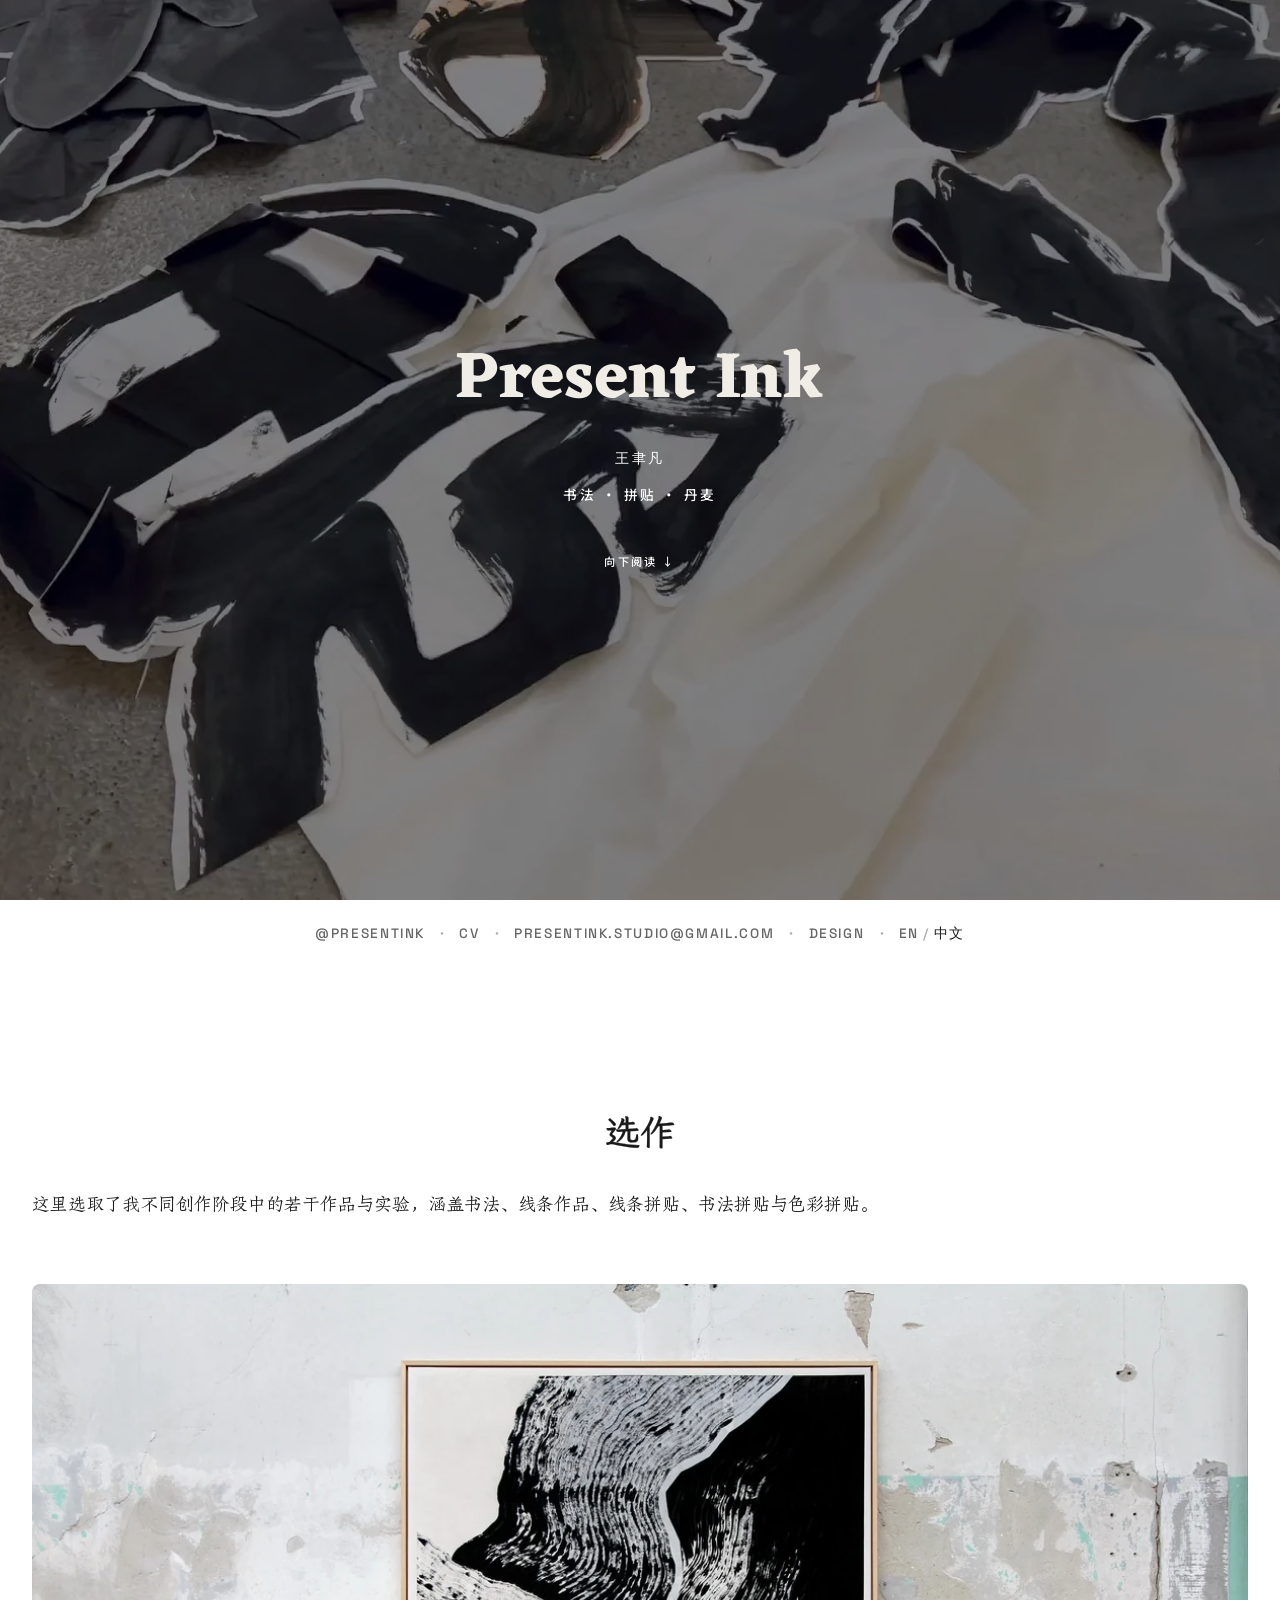
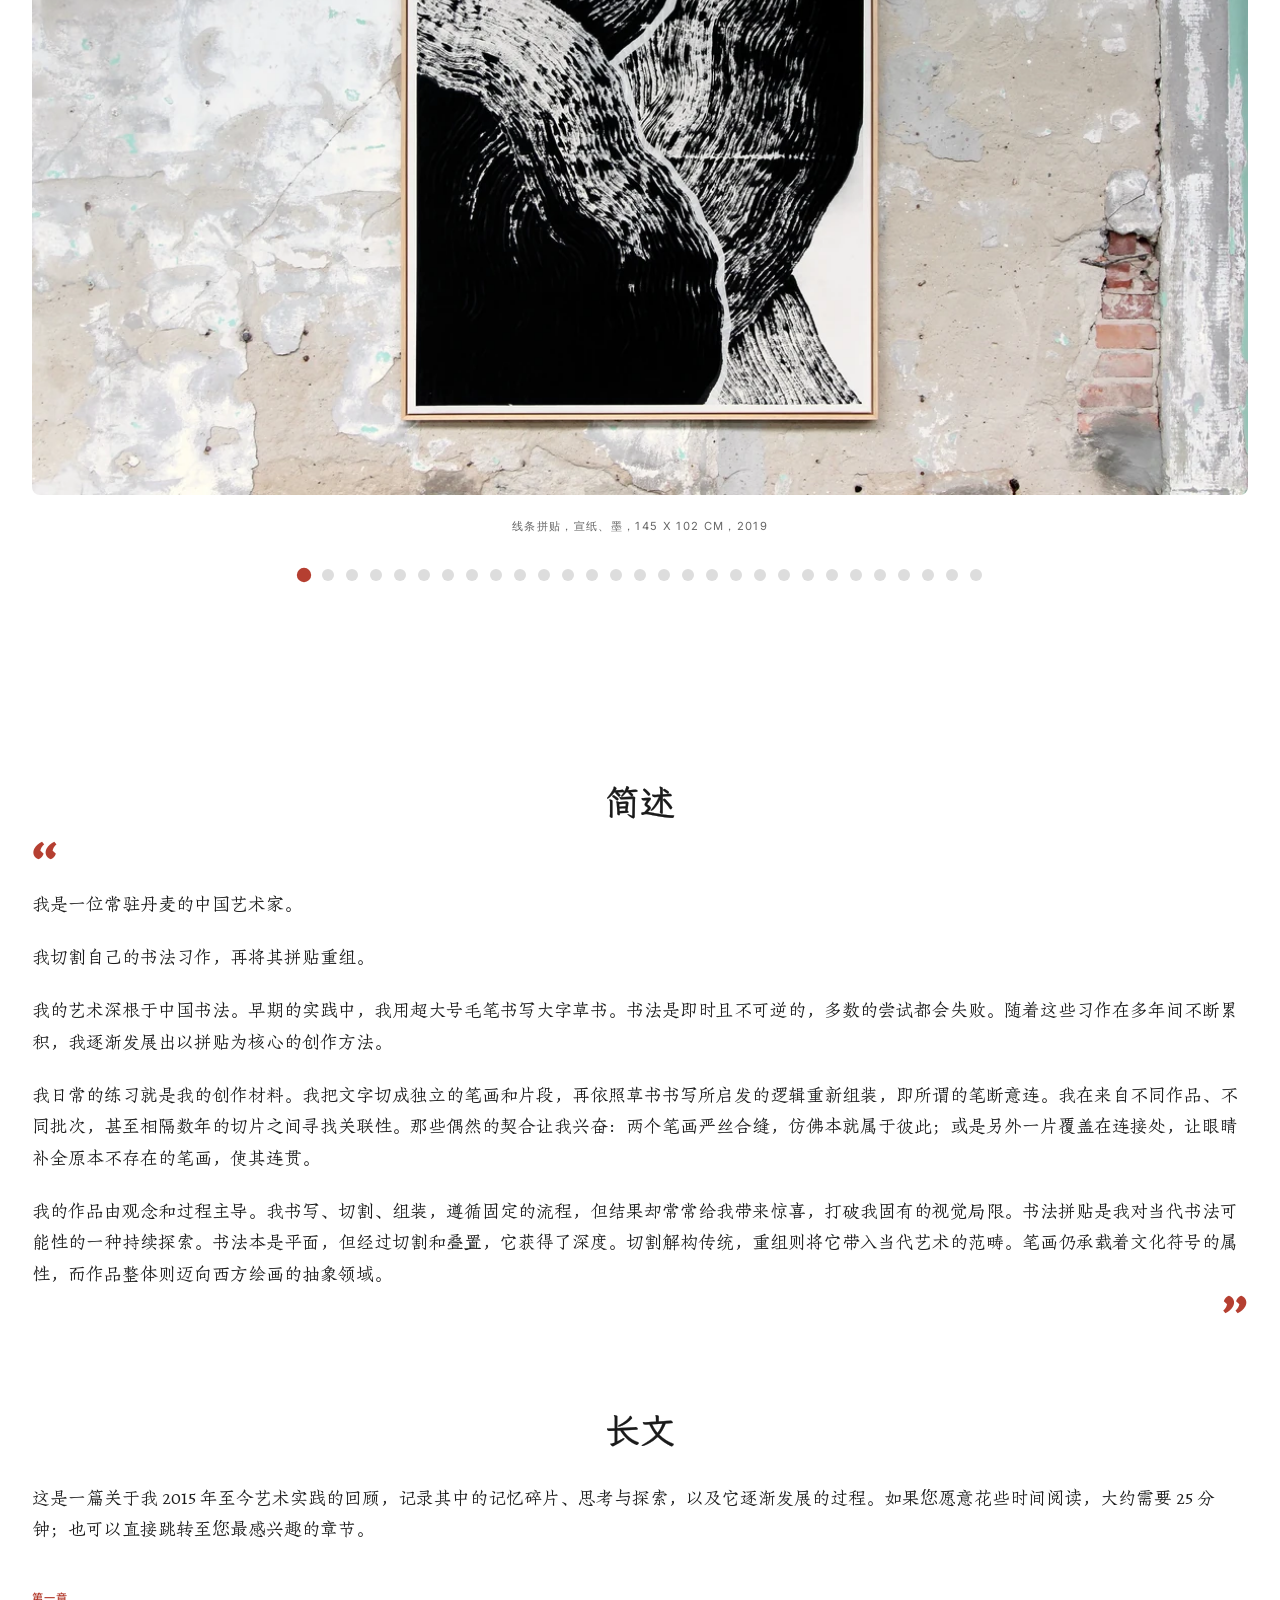
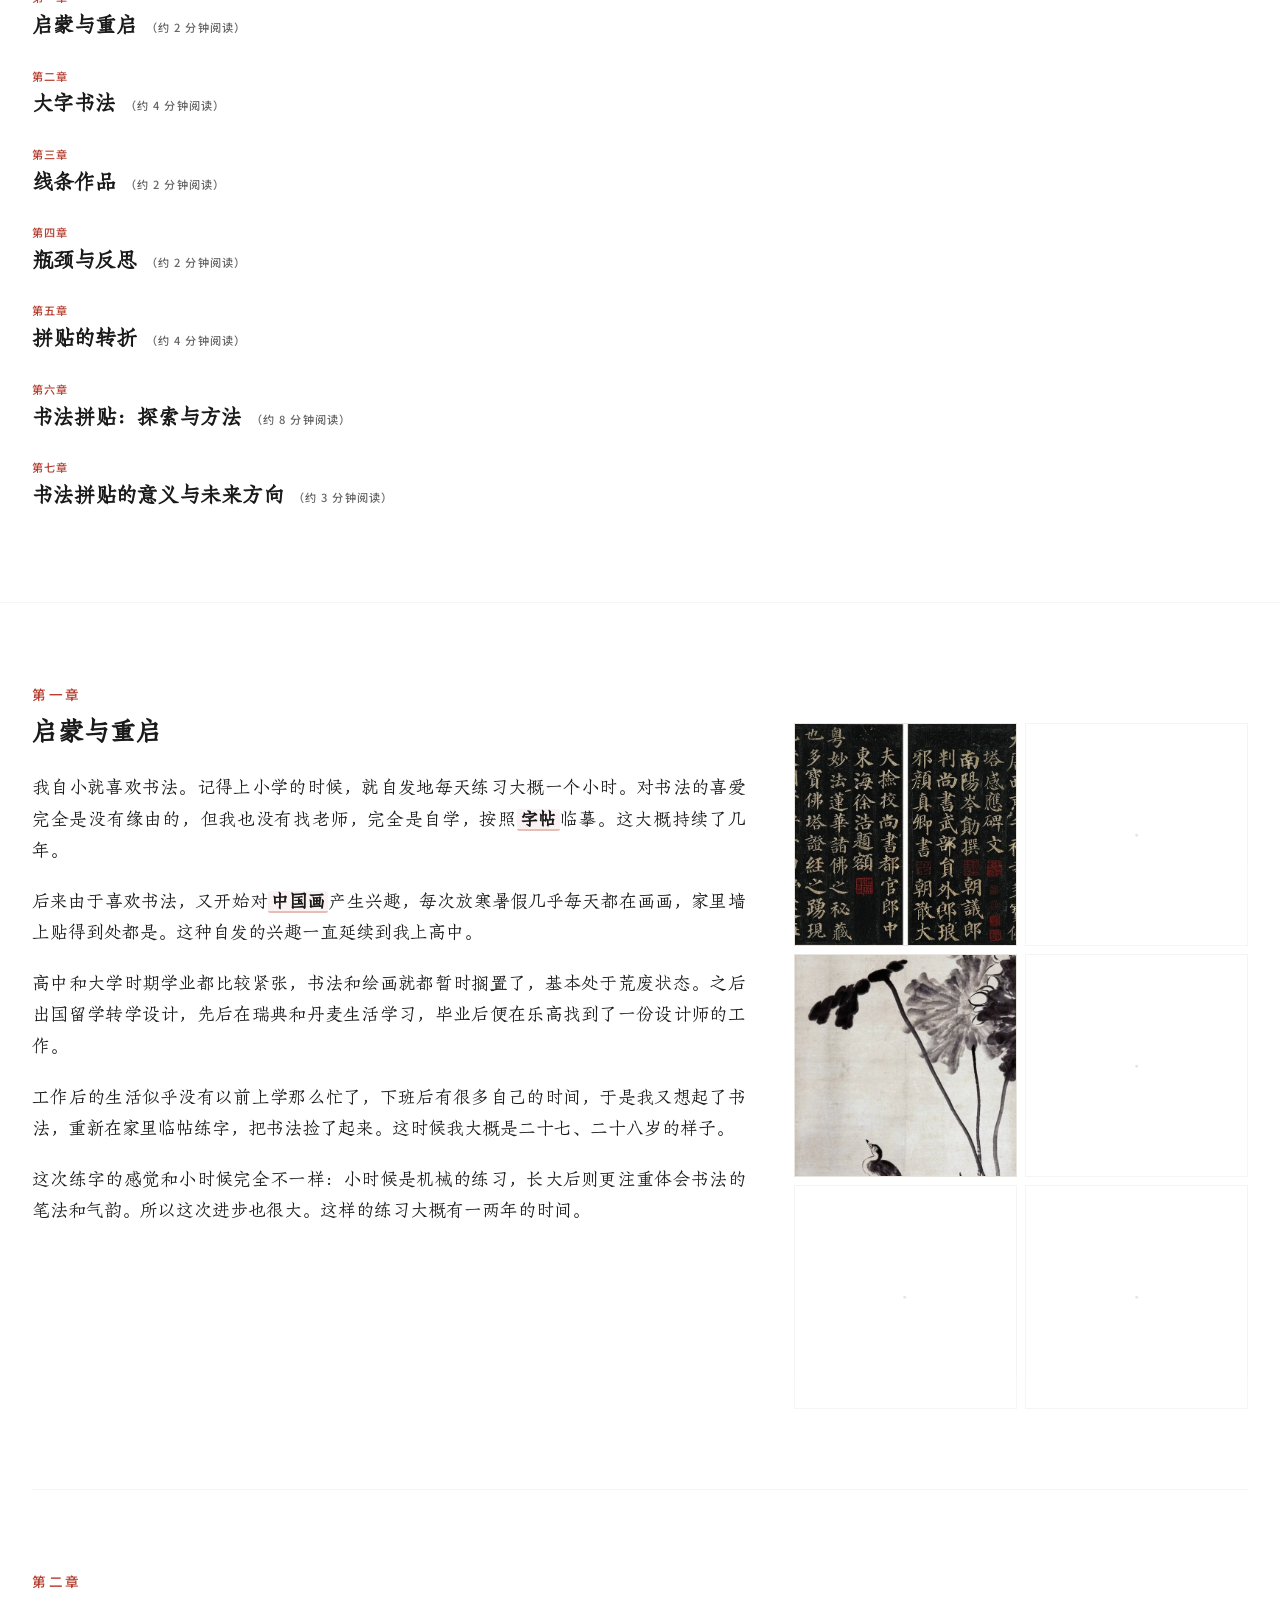
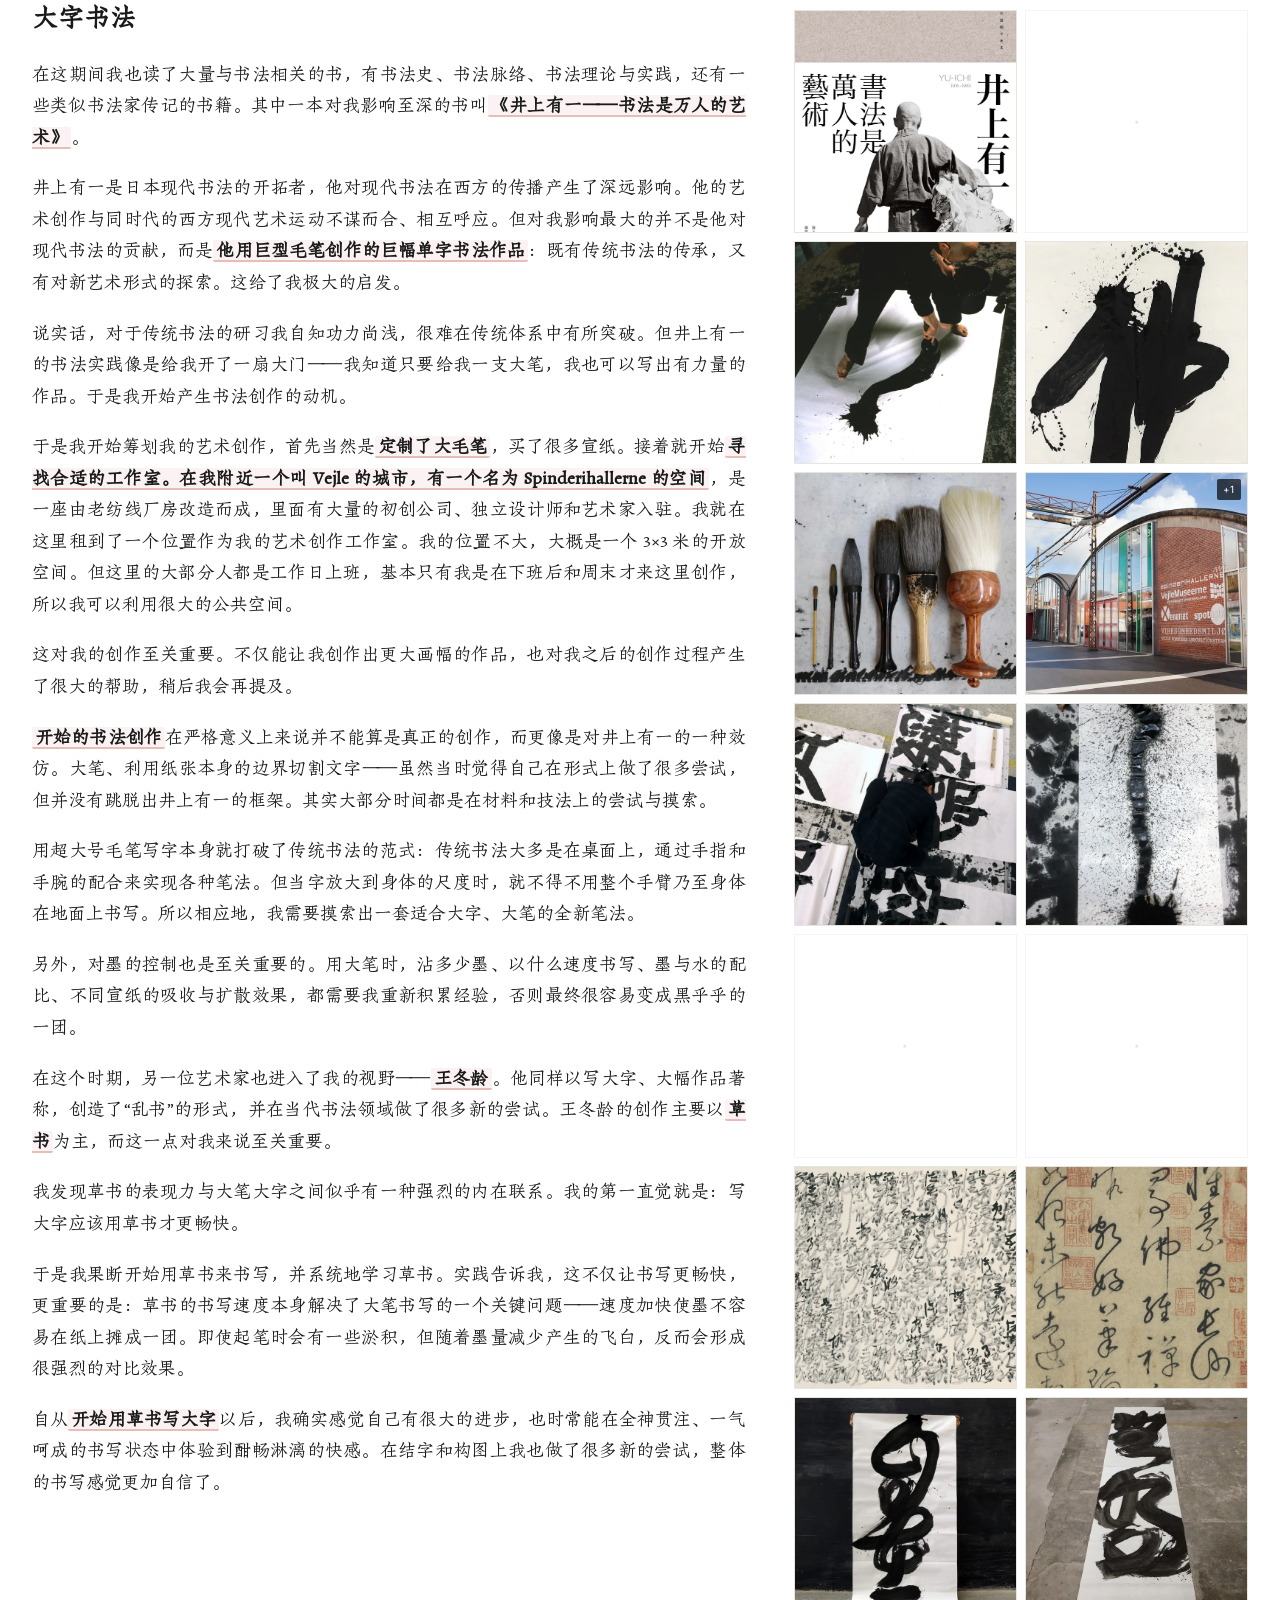
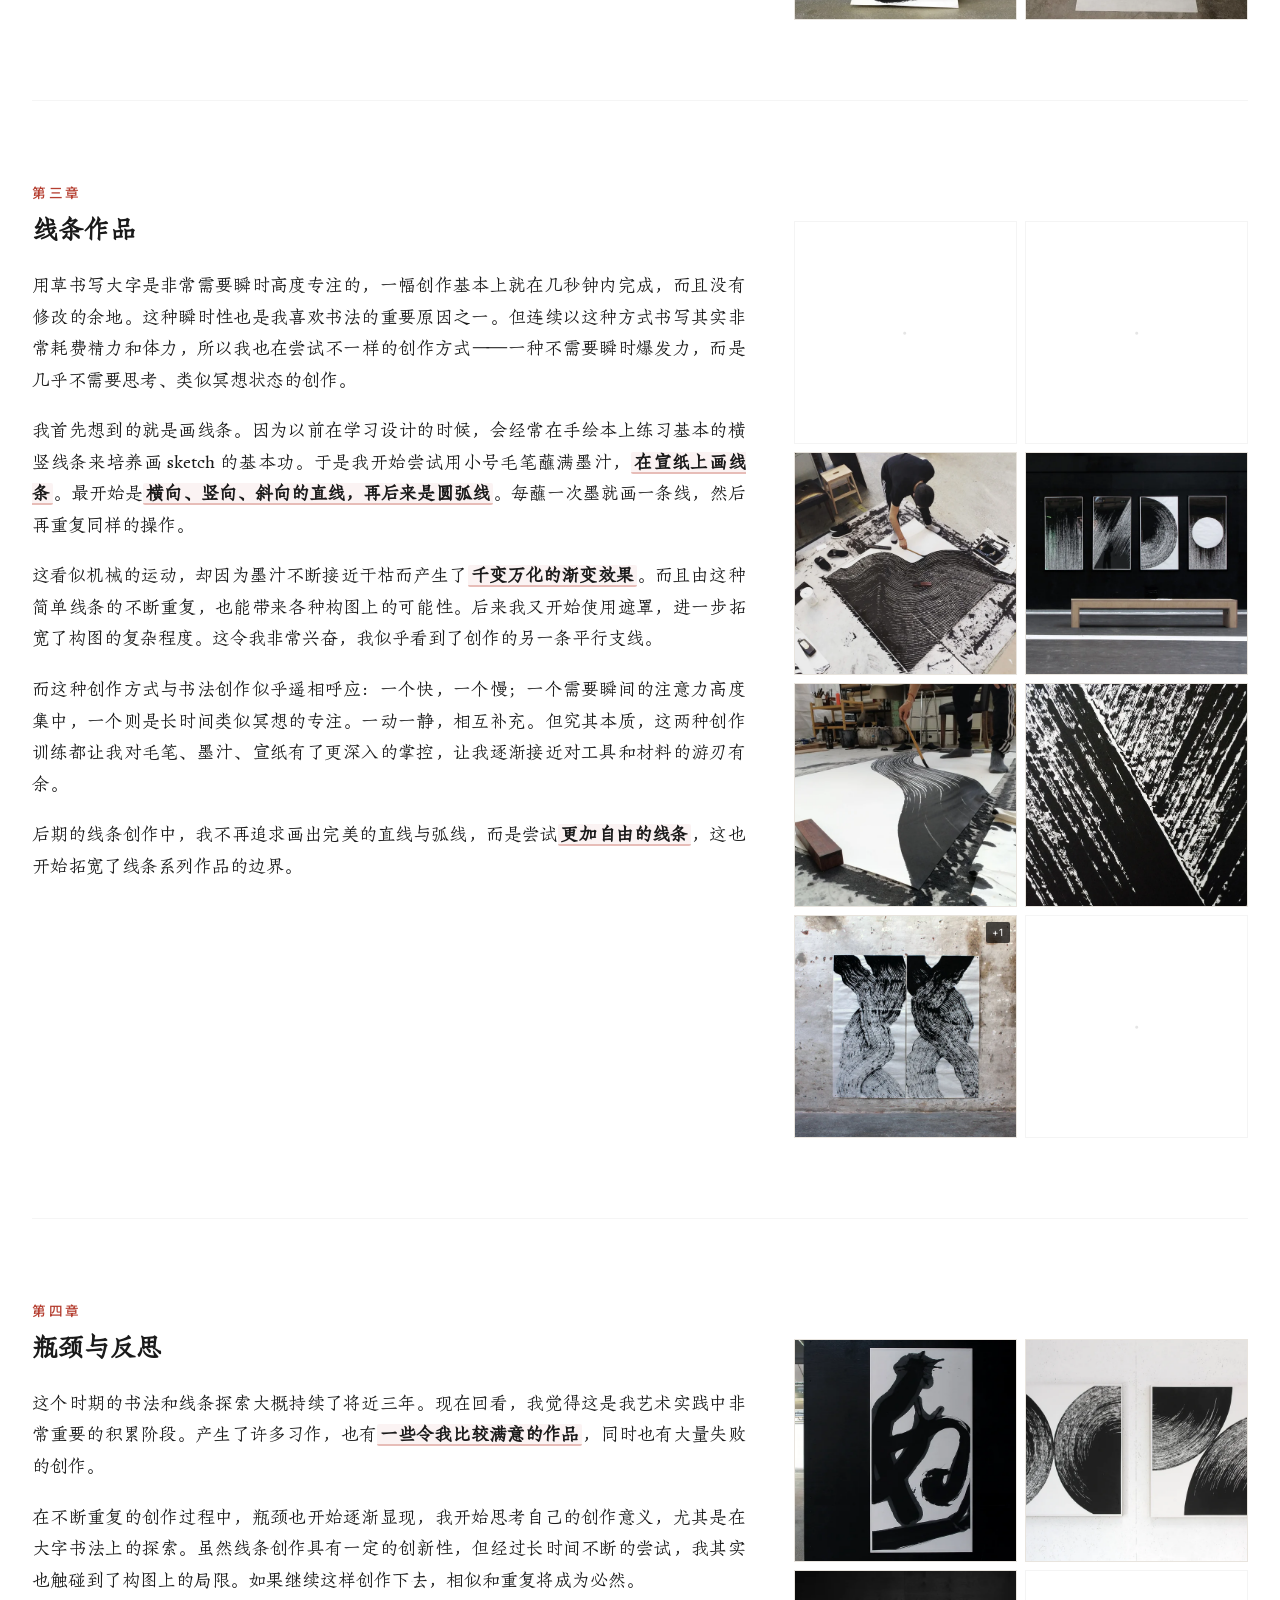
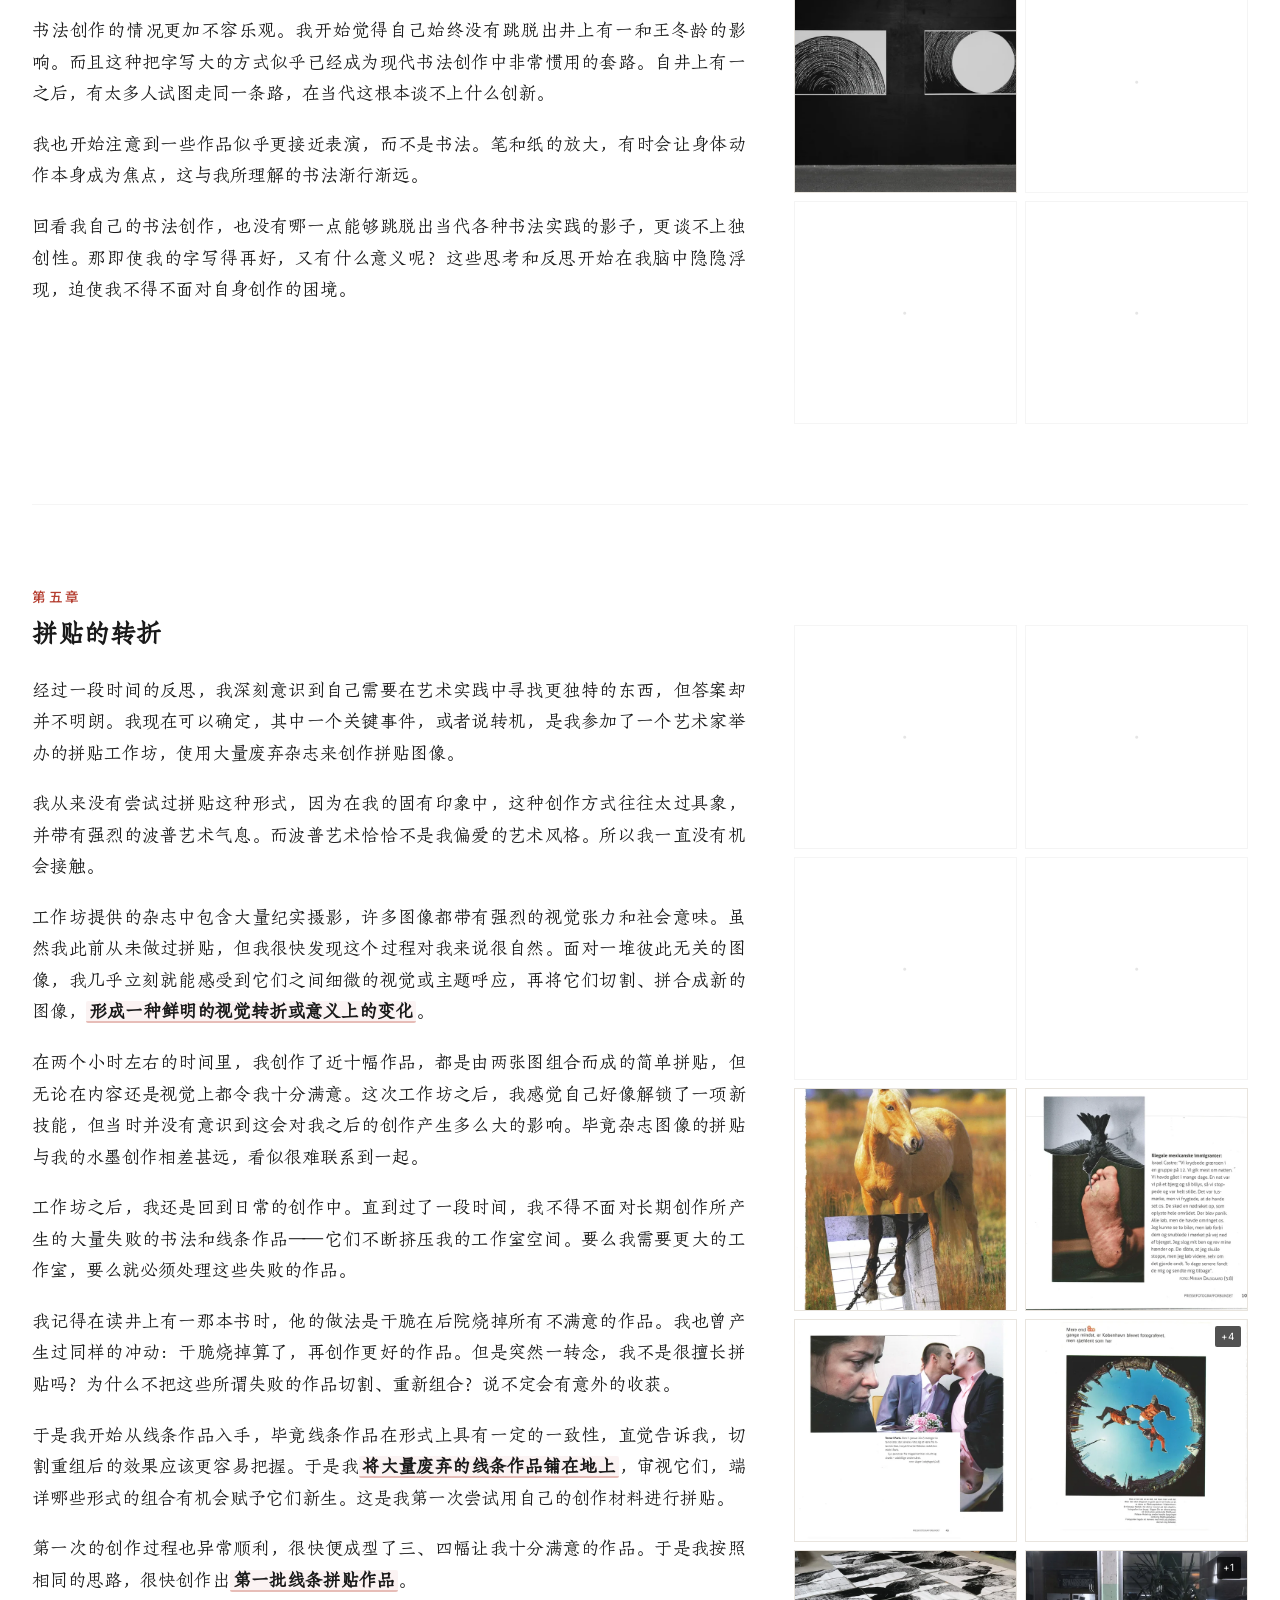
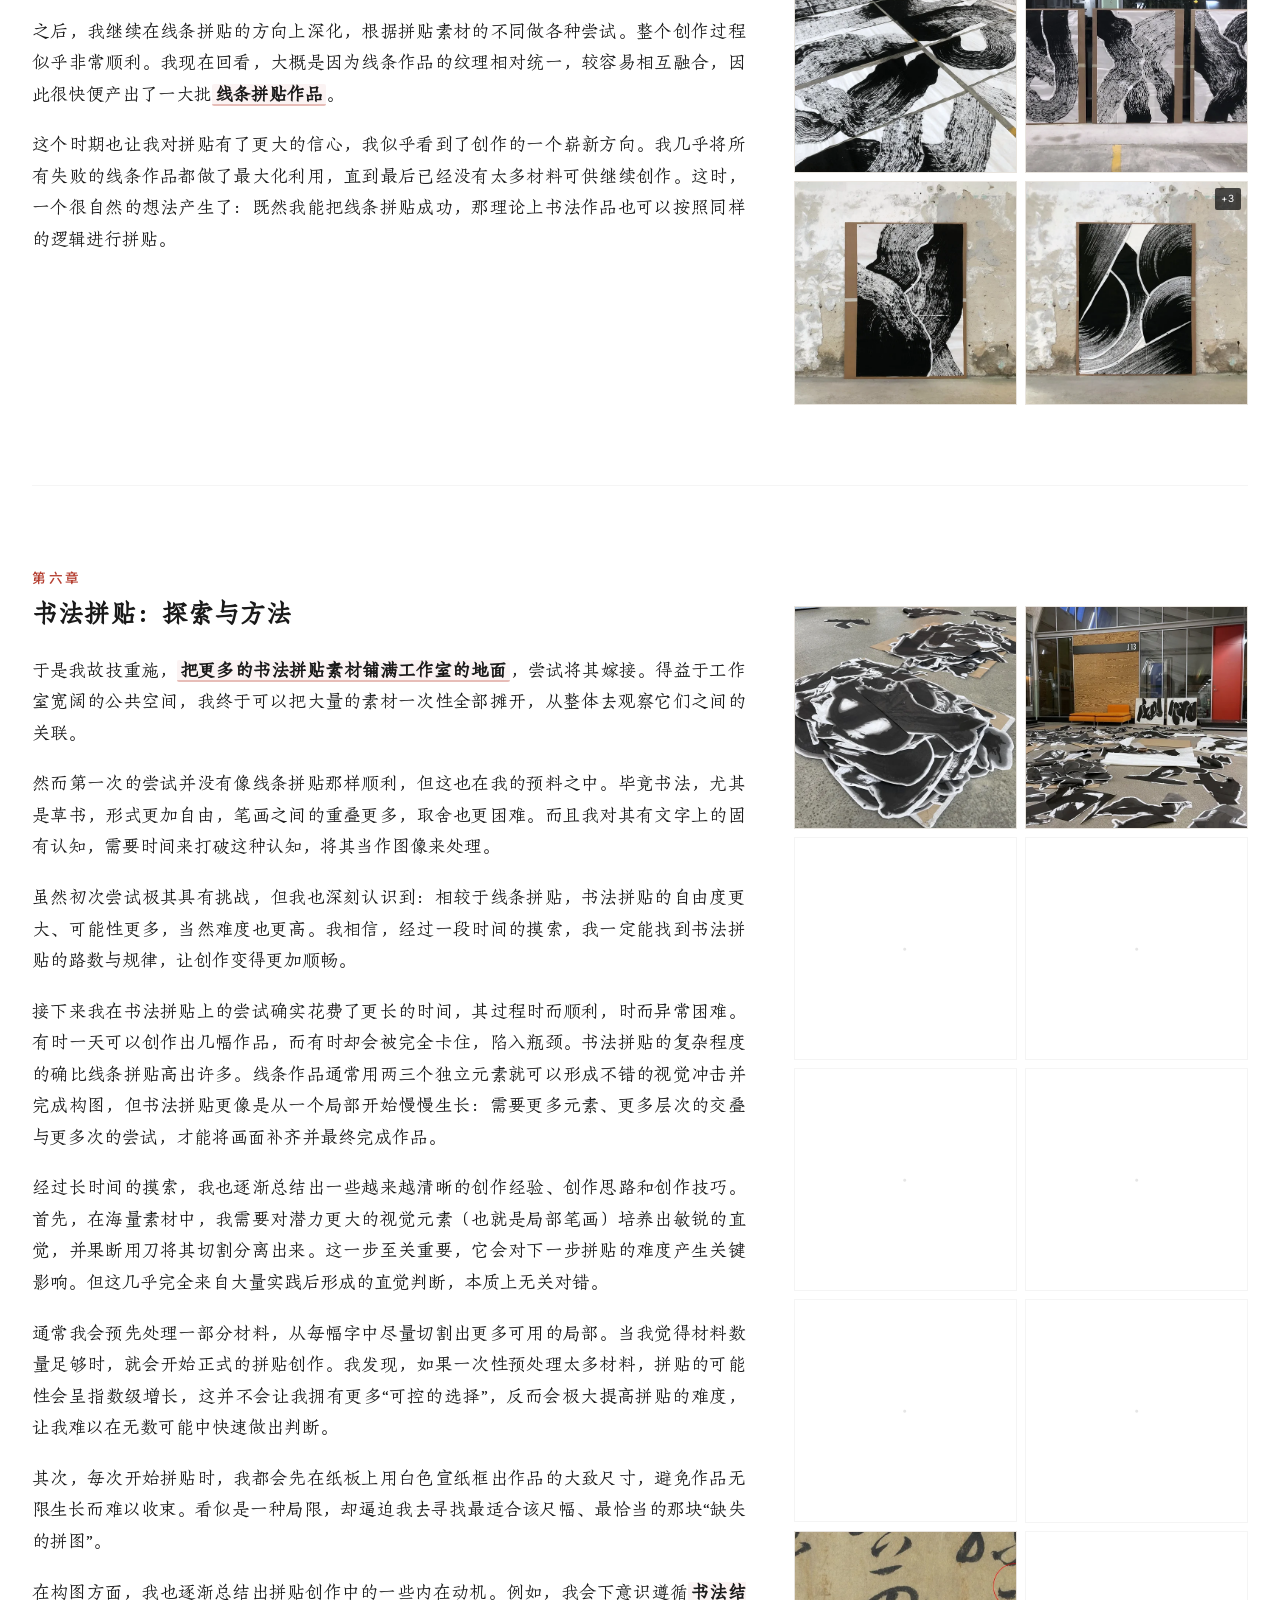
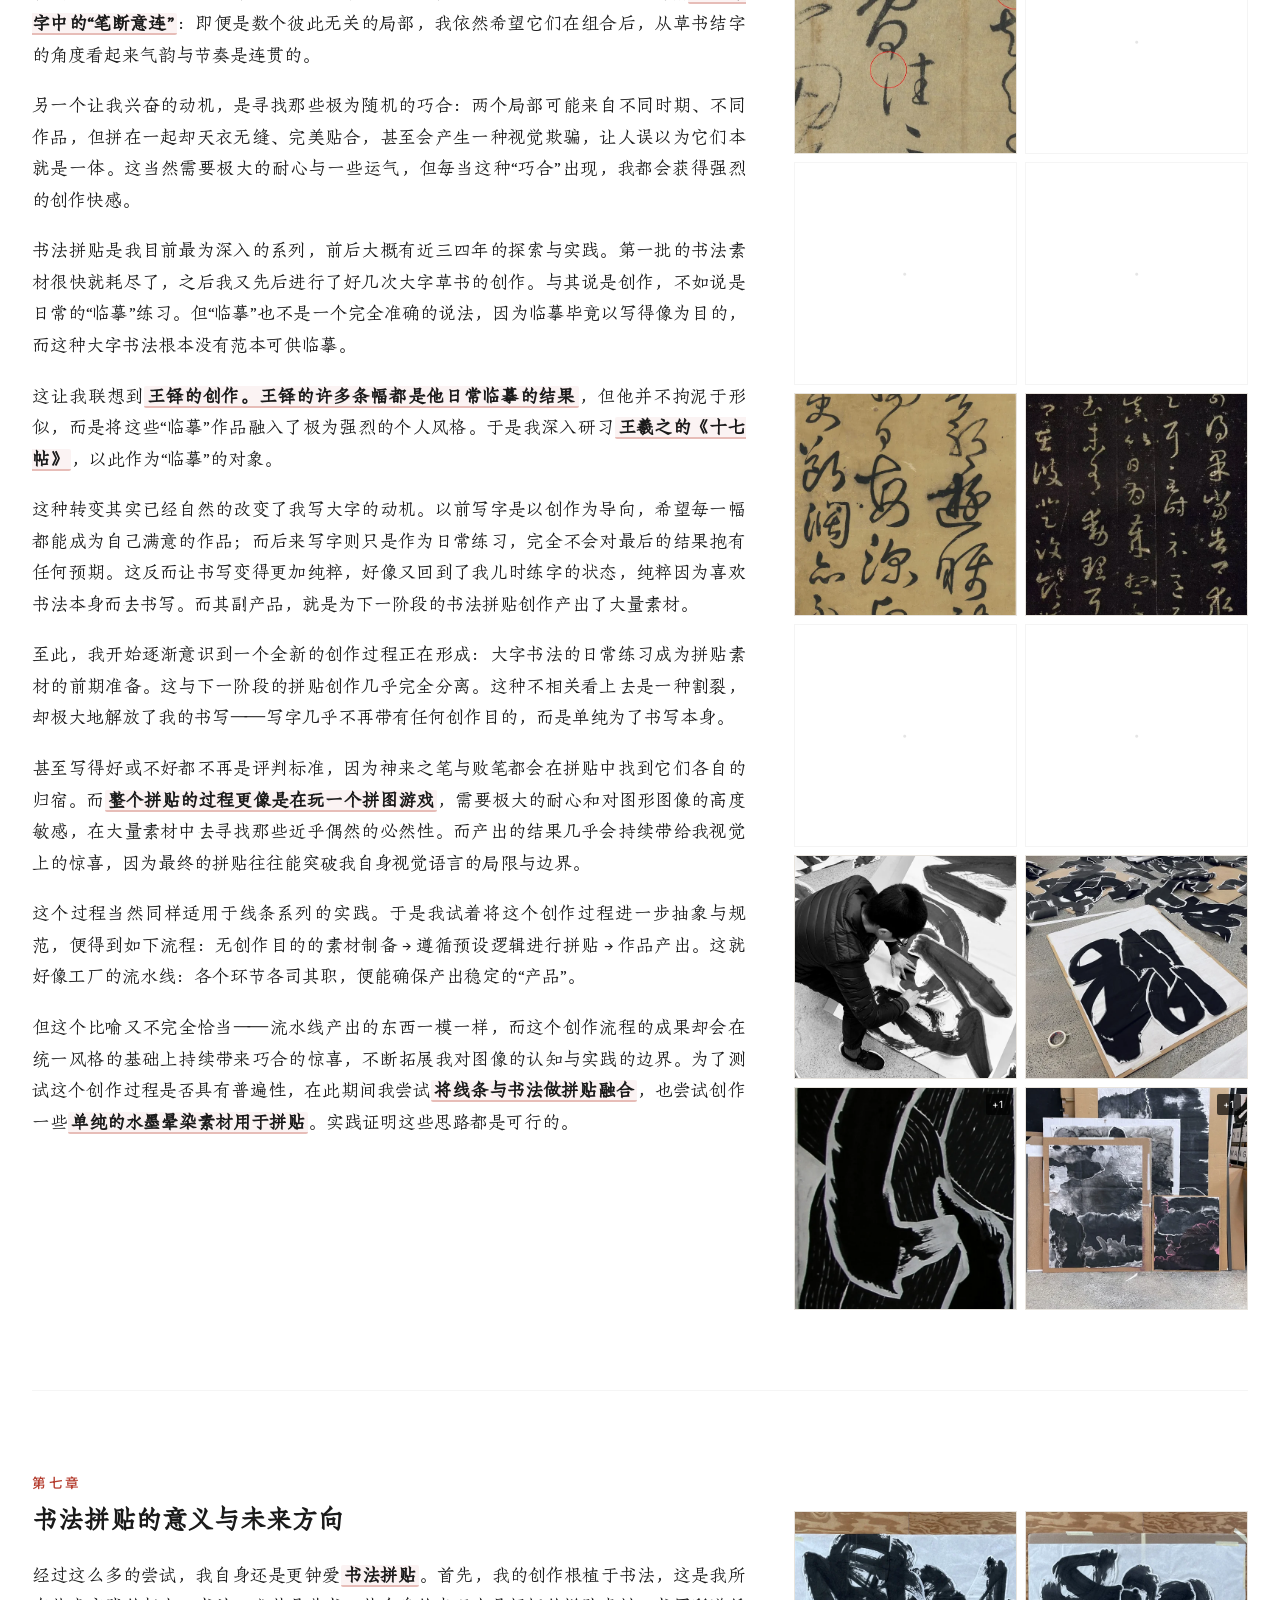
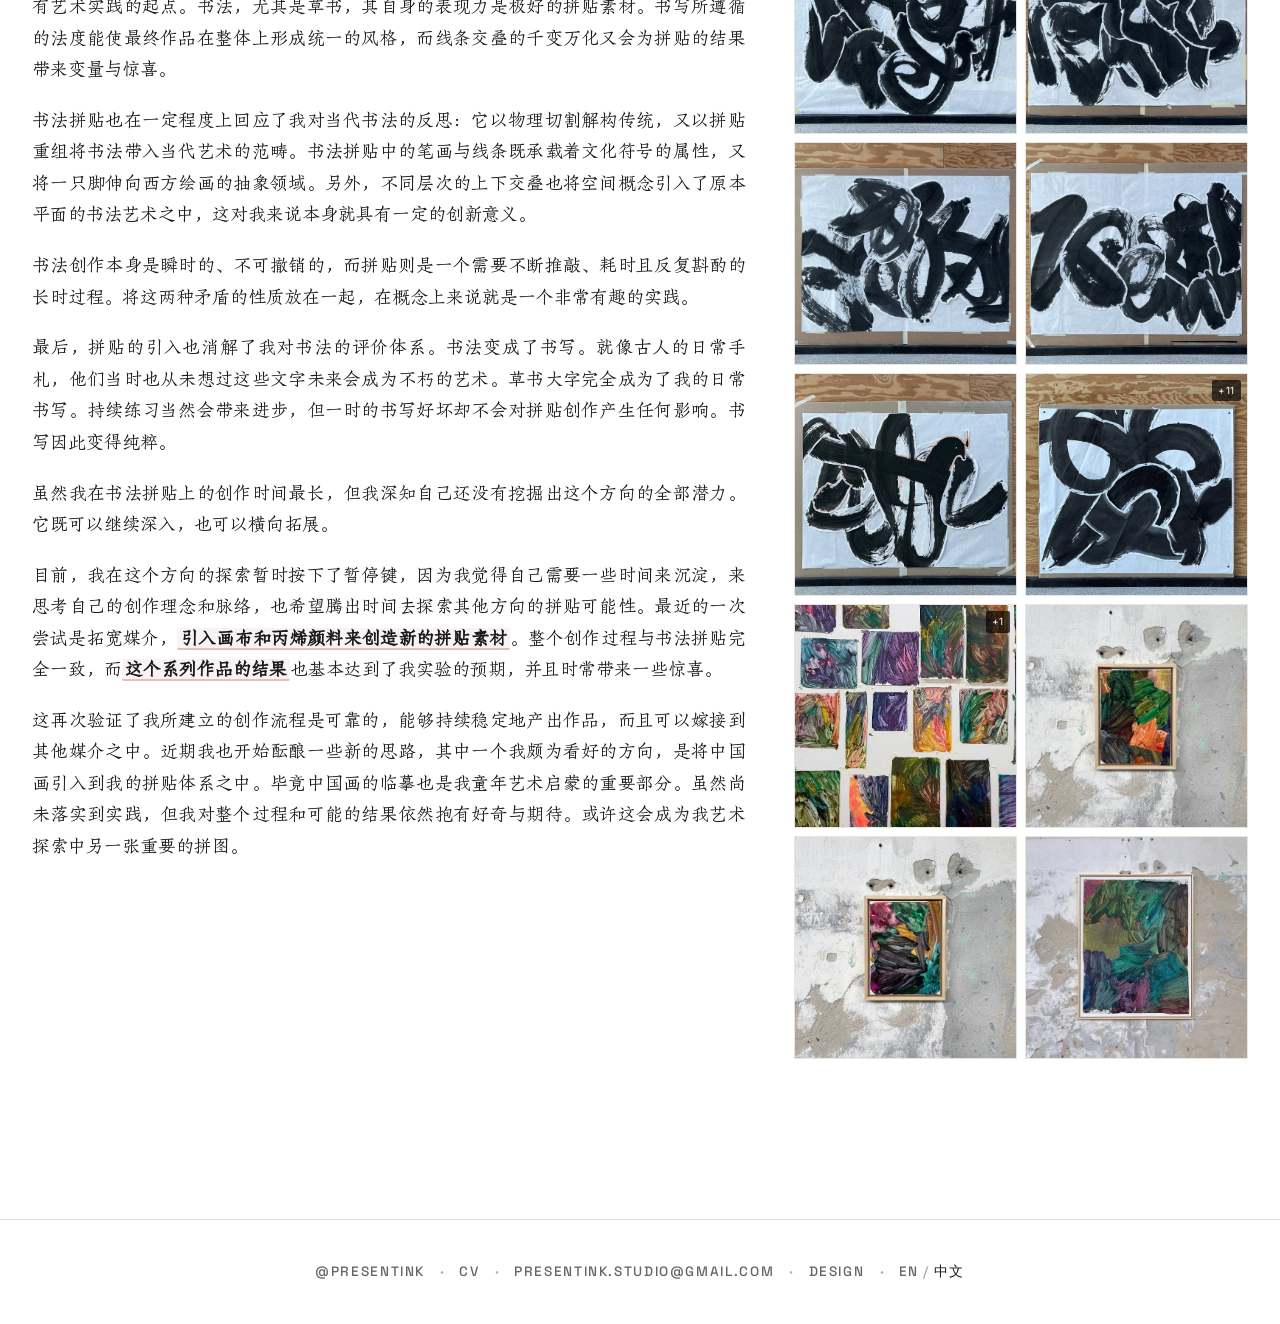
==== commit 31544e77: "Lowercase the CV filename, and make git and the links follow The file was renamed on disk, but a cas" ====
--- a/zh/index.html
+++ b/zh/index.html
@@ -1196,7 +1196,7 @@
 <nav class="site-links" aria-label="艺术家链接">
     <a href="https://www.instagram.com/presentink/" target="_blank" rel="noopener noreferrer">@PRESENTINK</a>
     <span class="site-link-separator" aria-hidden="true">·</span>
-    <a href="../Yufan_Wang_CV.pdf" target="_blank" rel="noopener noreferrer">CV</a>
+    <a href="../yufan_wang_cv.pdf" target="_blank" rel="noopener noreferrer">CV</a>
     <span class="site-link-separator" aria-hidden="true">·</span>
     <a href="mailto:presentink.studio@gmail.com">presentink.studio@gmail.com</a>
     <span class="site-link-separator" aria-hidden="true">·</span>
@@ -1411,7 +1411,7 @@
     <nav class="site-links" aria-label="艺术家链接">
         <a href="https://www.instagram.com/presentink/" target="_blank" rel="noopener noreferrer">@PRESENTINK</a>
         <span class="site-link-separator" aria-hidden="true">·</span>
-        <a href="../Yufan_Wang_CV.pdf" target="_blank" rel="noopener noreferrer">CV</a>
+        <a href="../yufan_wang_cv.pdf" target="_blank" rel="noopener noreferrer">CV</a>
         <span class="site-link-separator" aria-hidden="true">·</span>
         <a href="mailto:presentink.studio@gmail.com">presentink.studio@gmail.com</a>
         <span class="site-link-separator" aria-hidden="true">·</span>
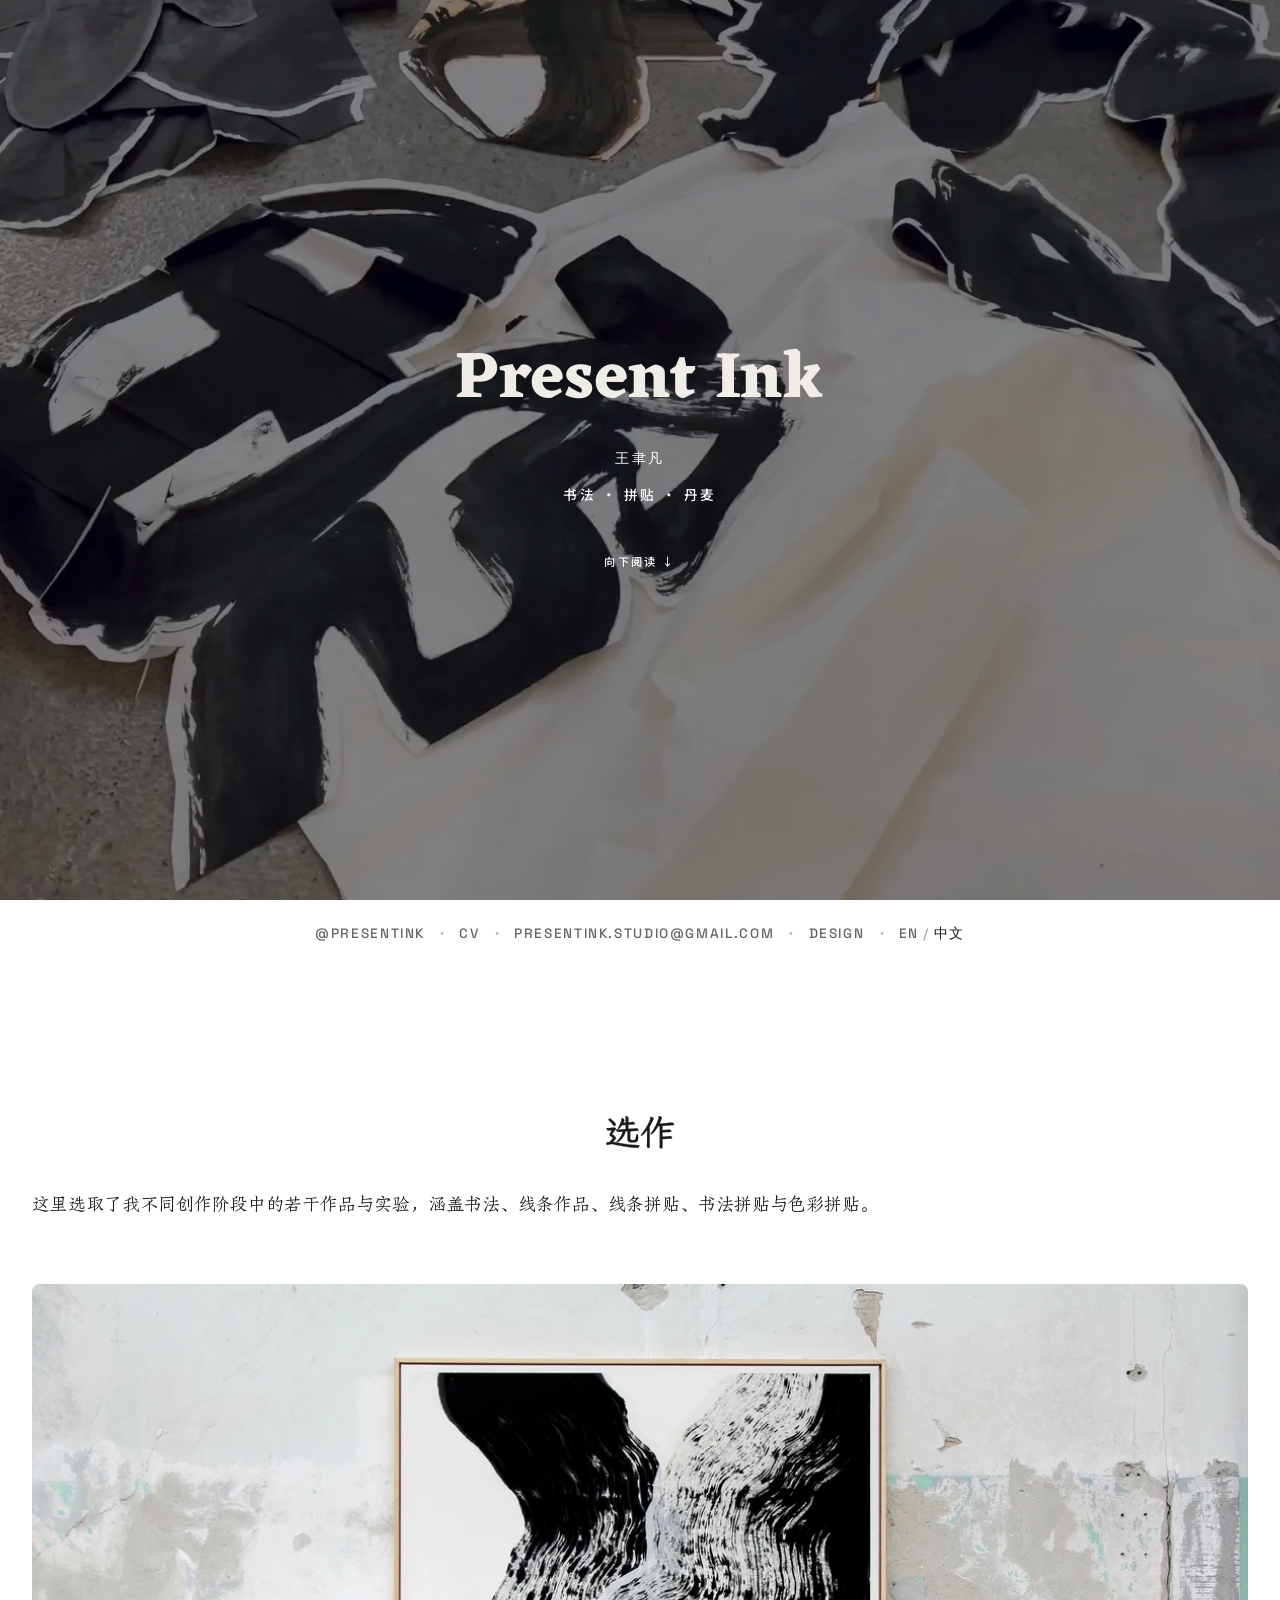
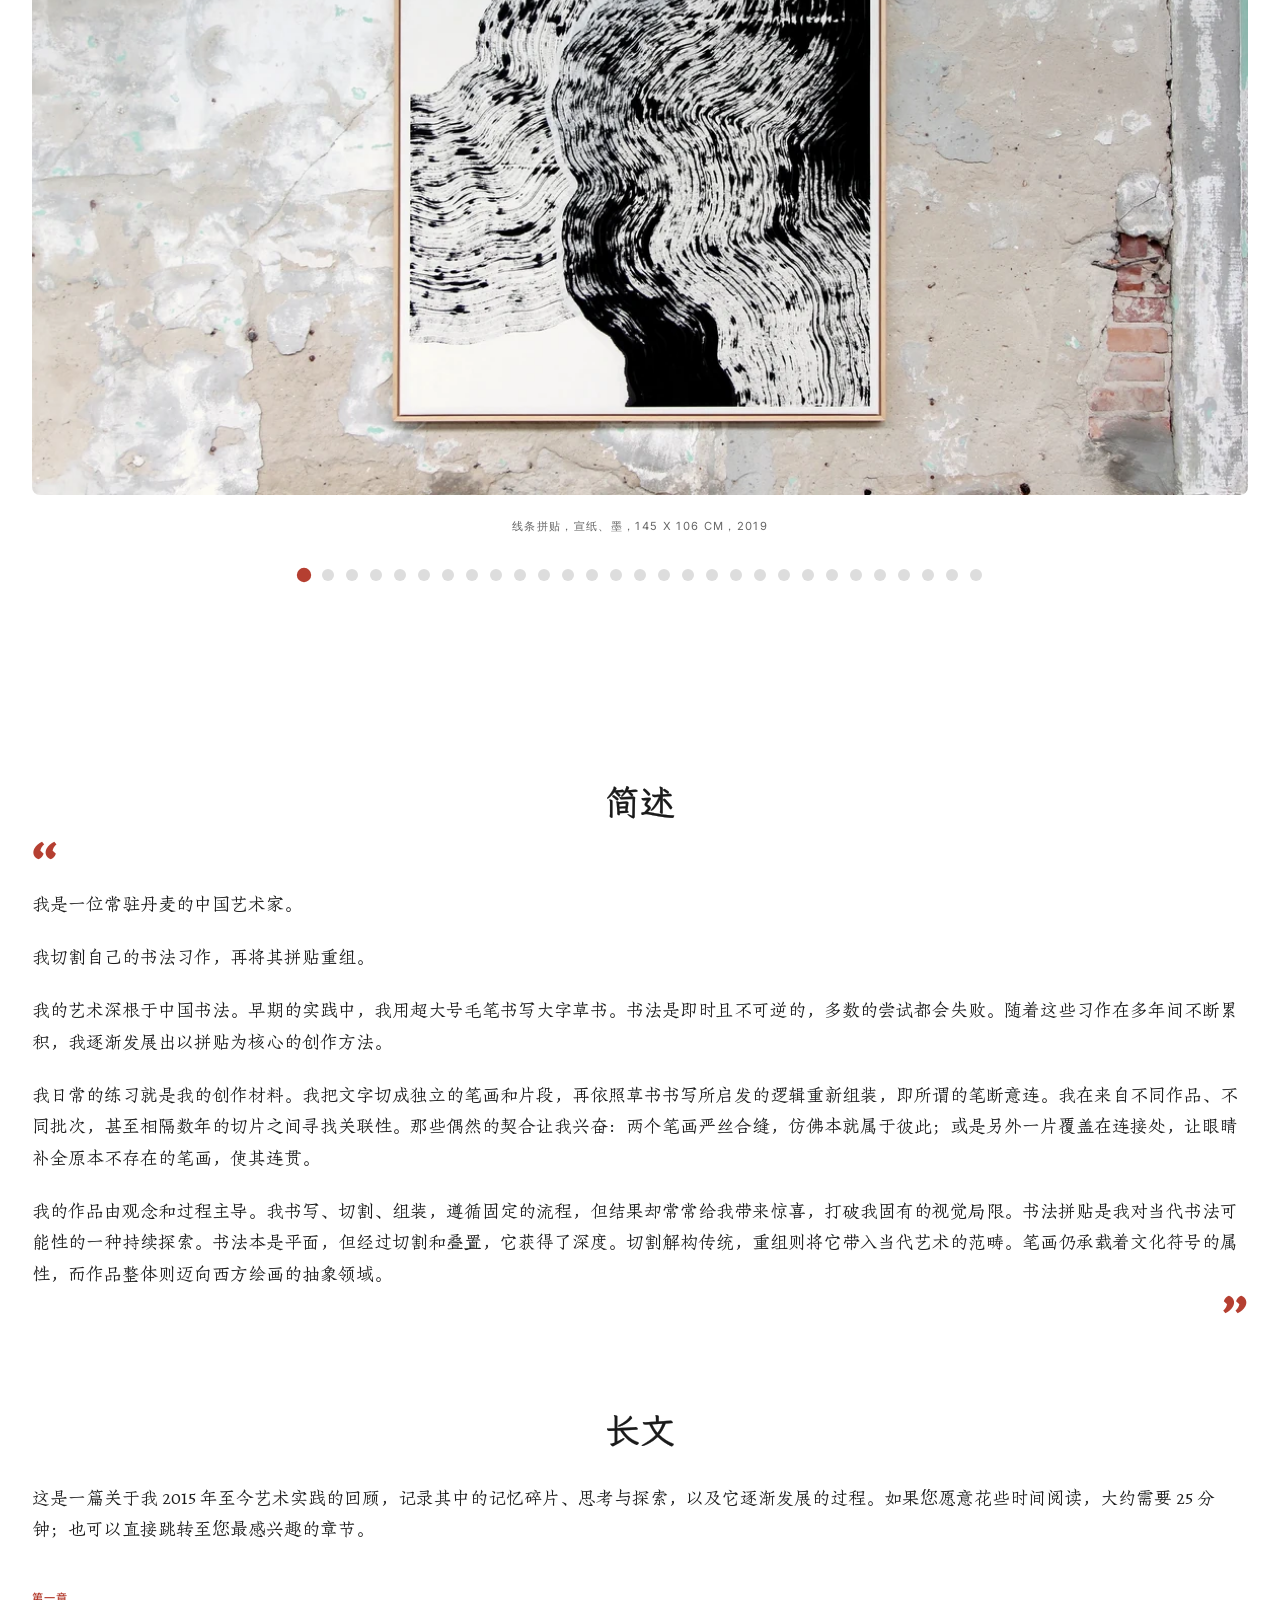
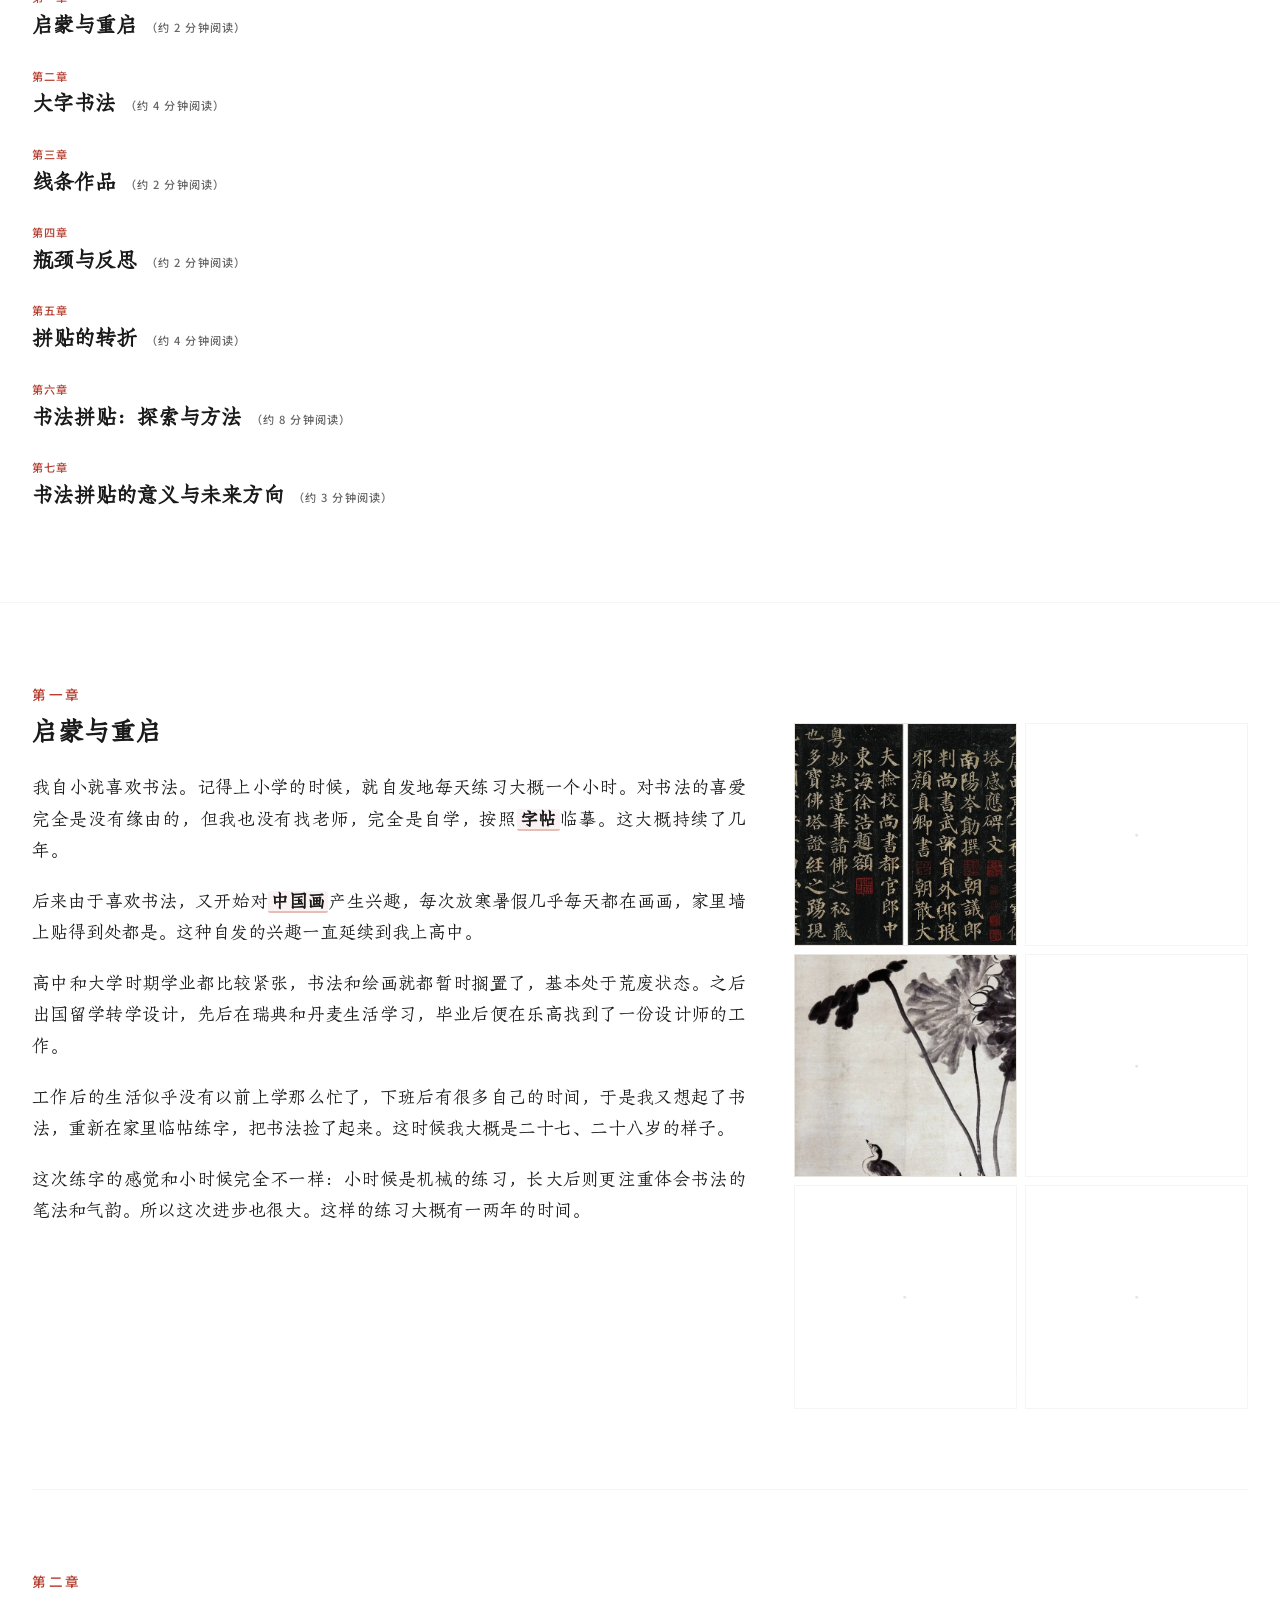
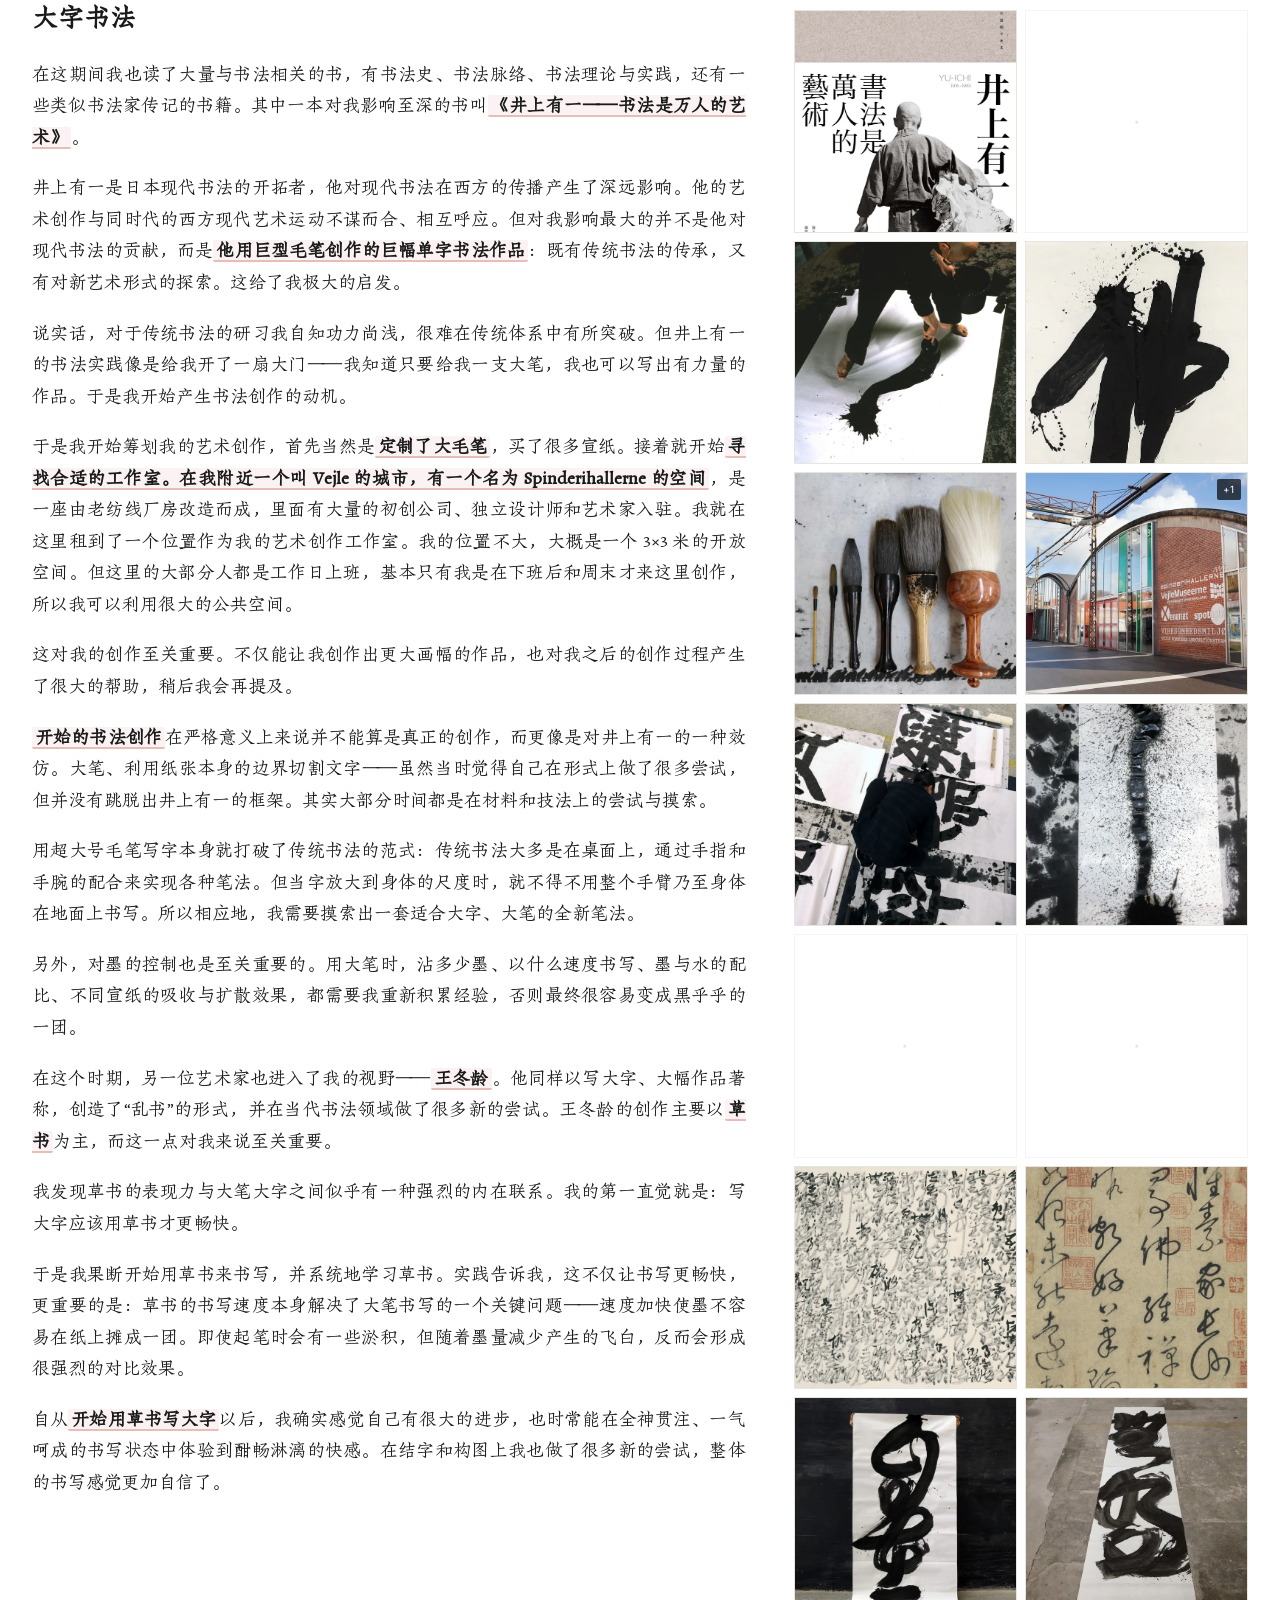
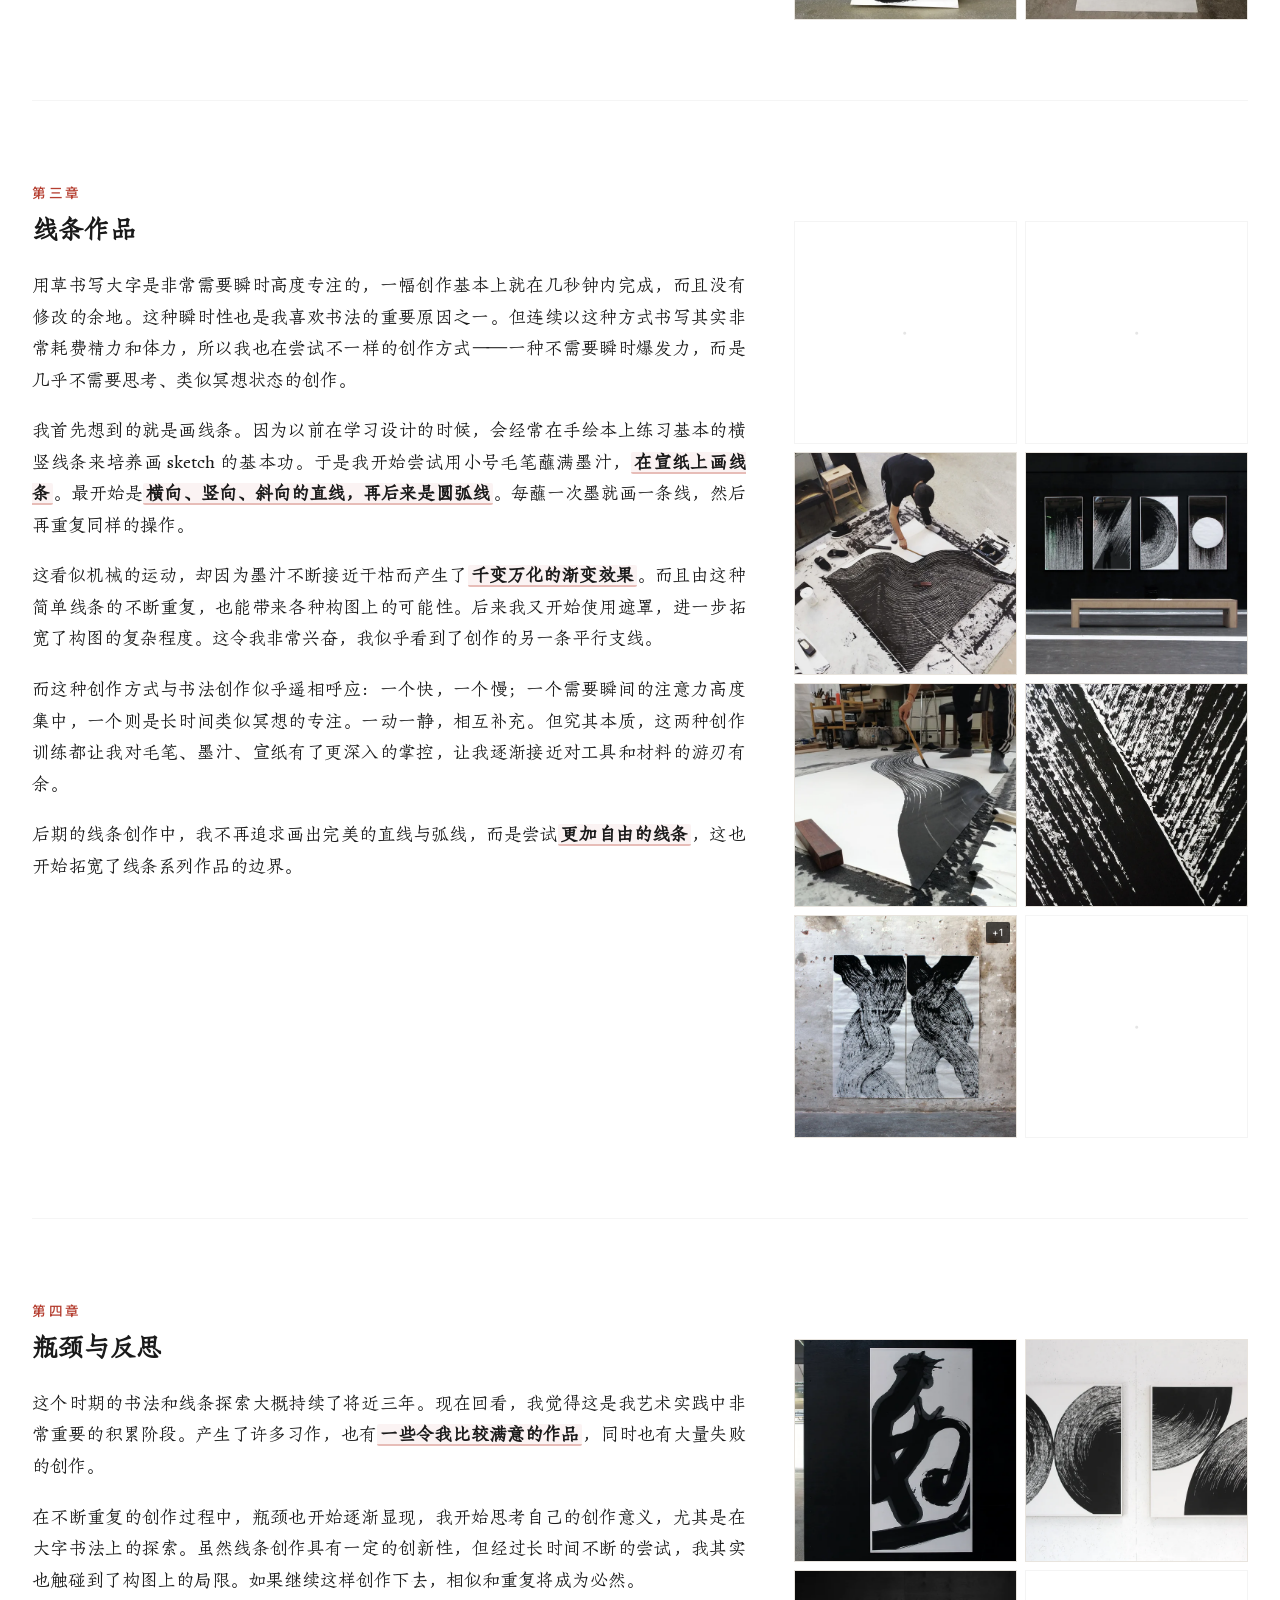
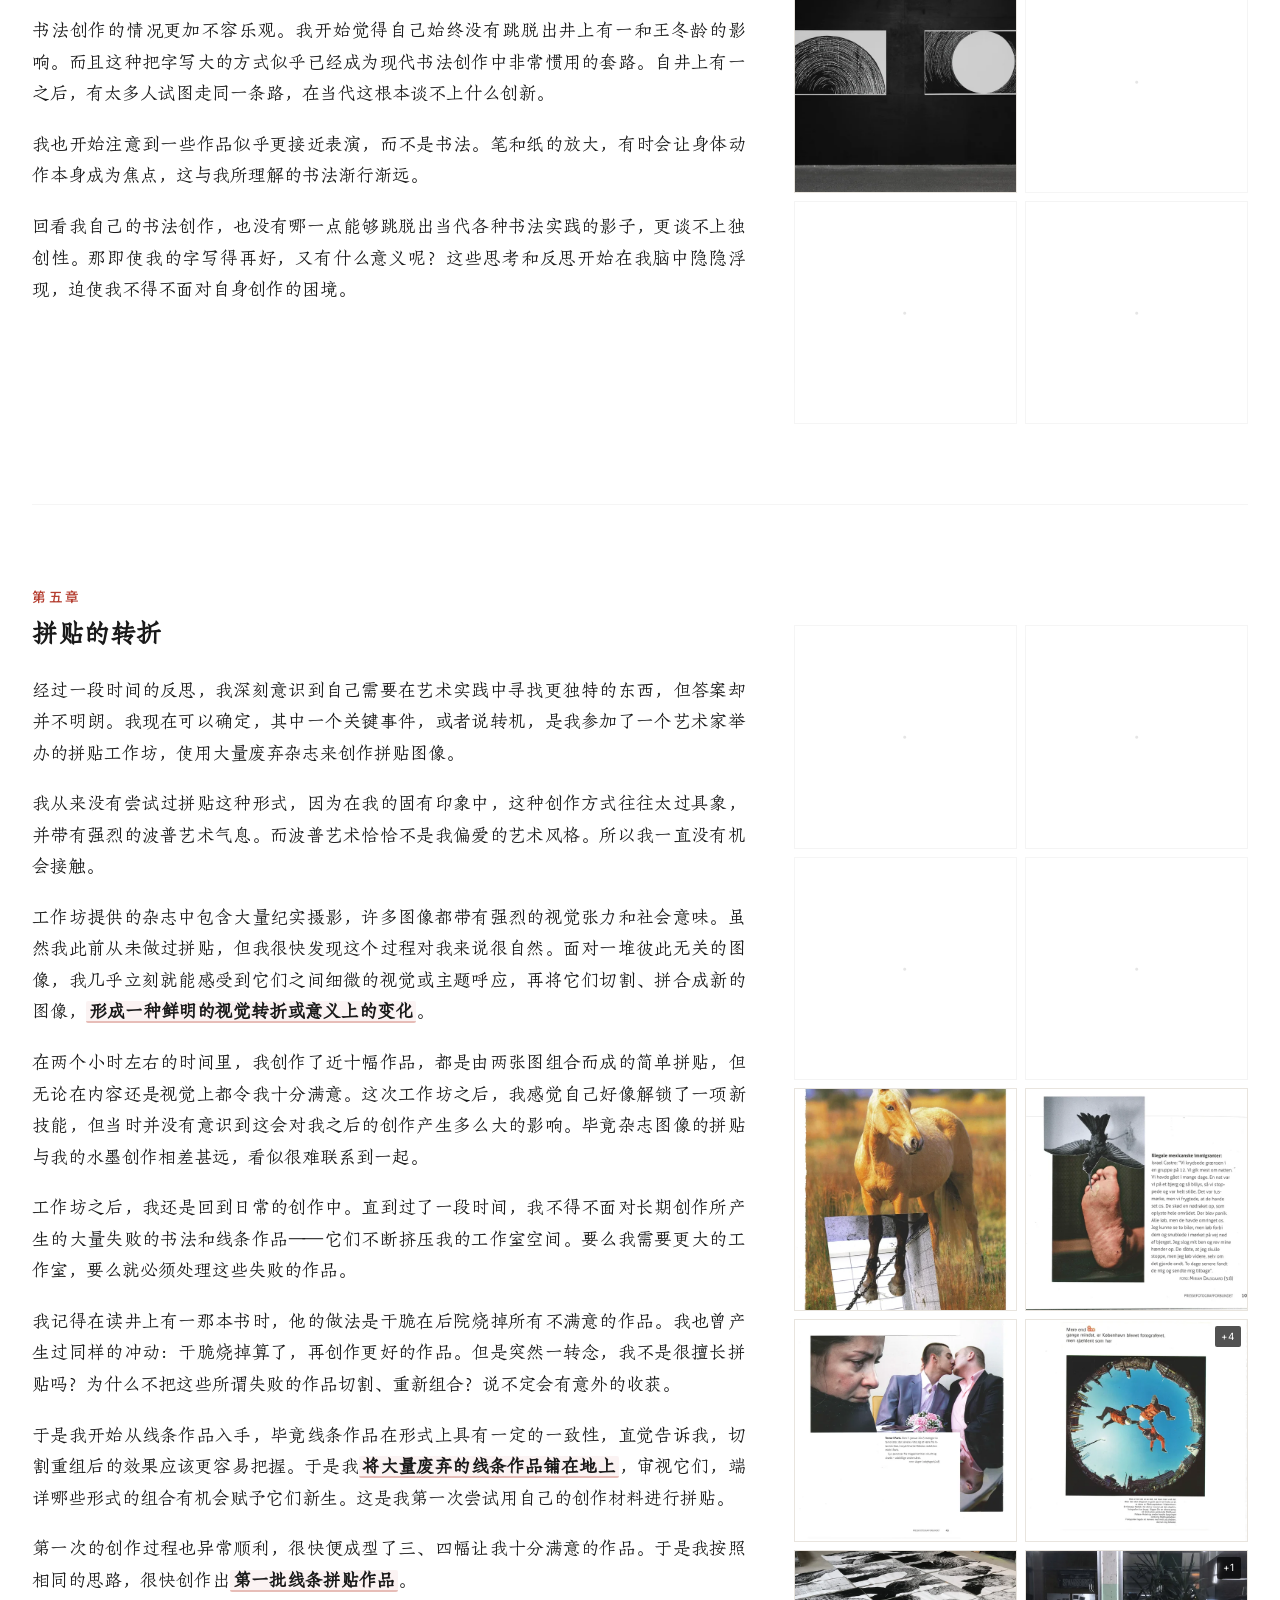
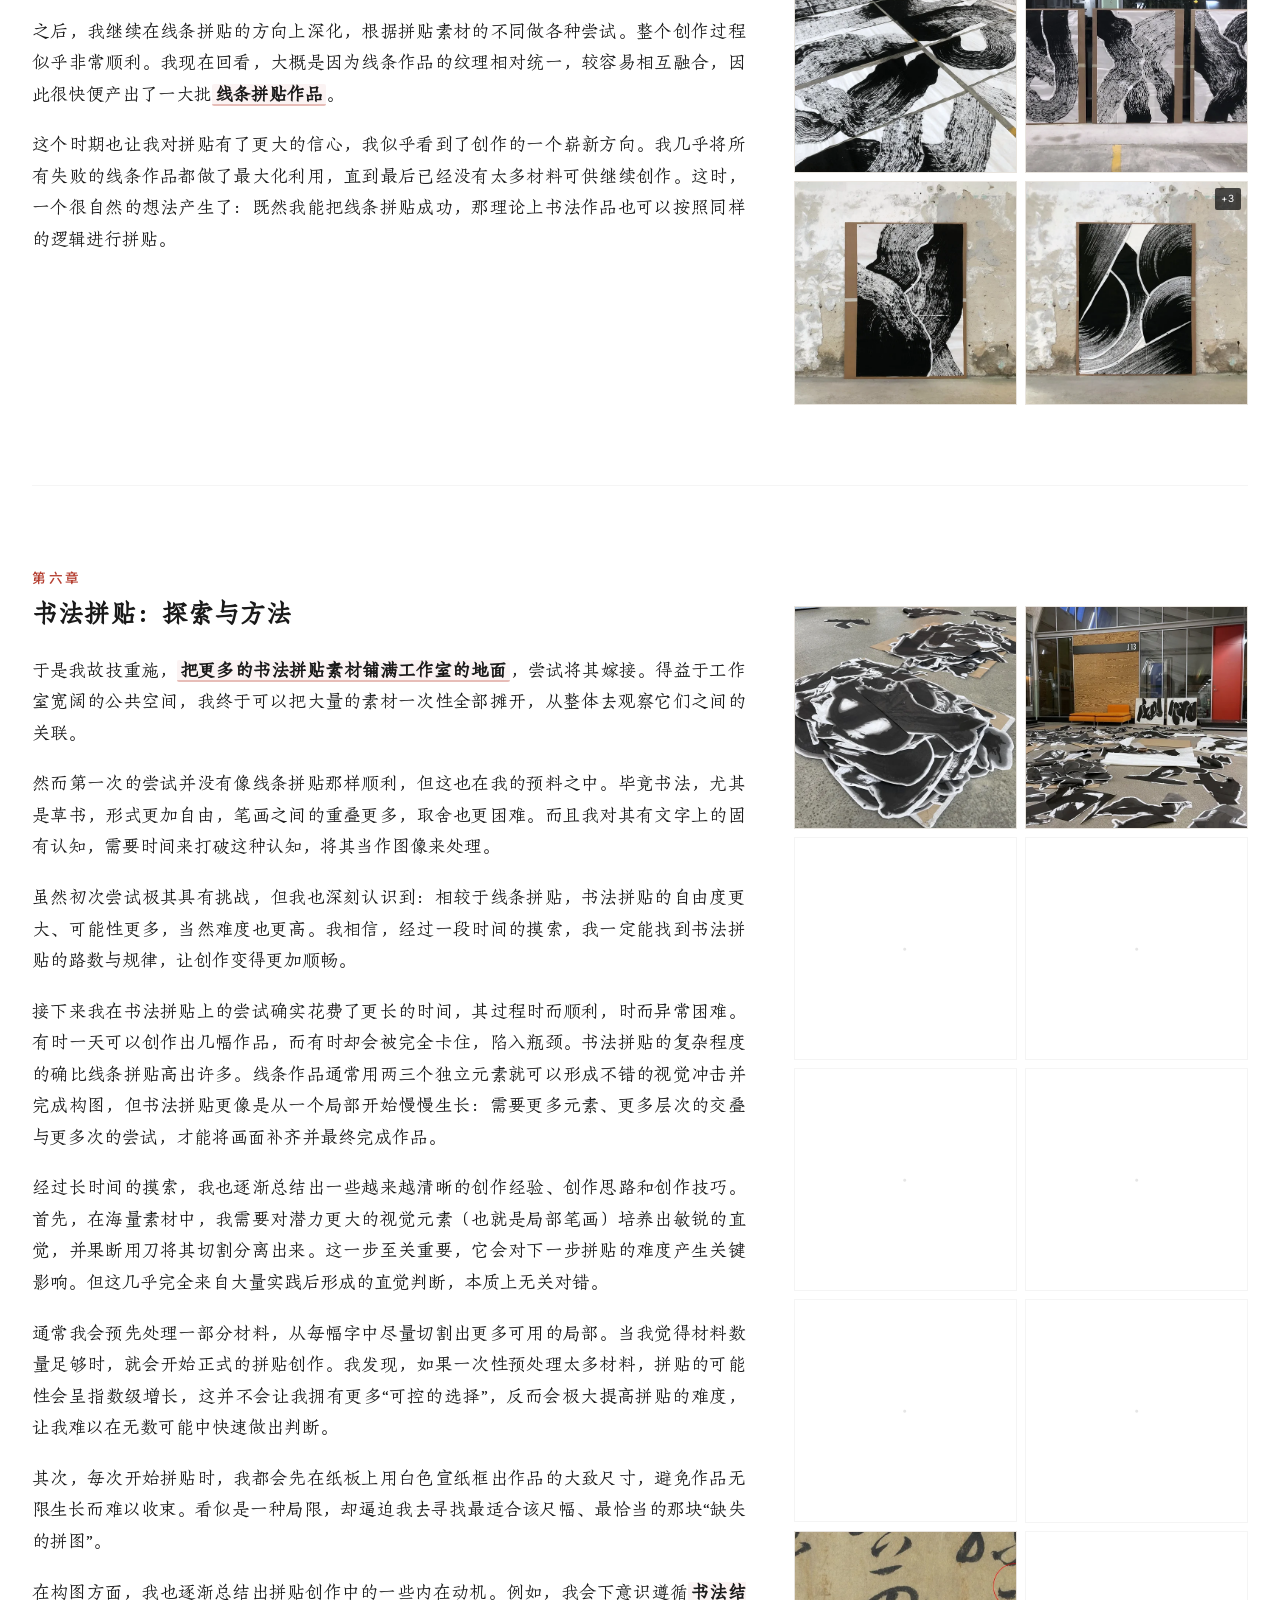
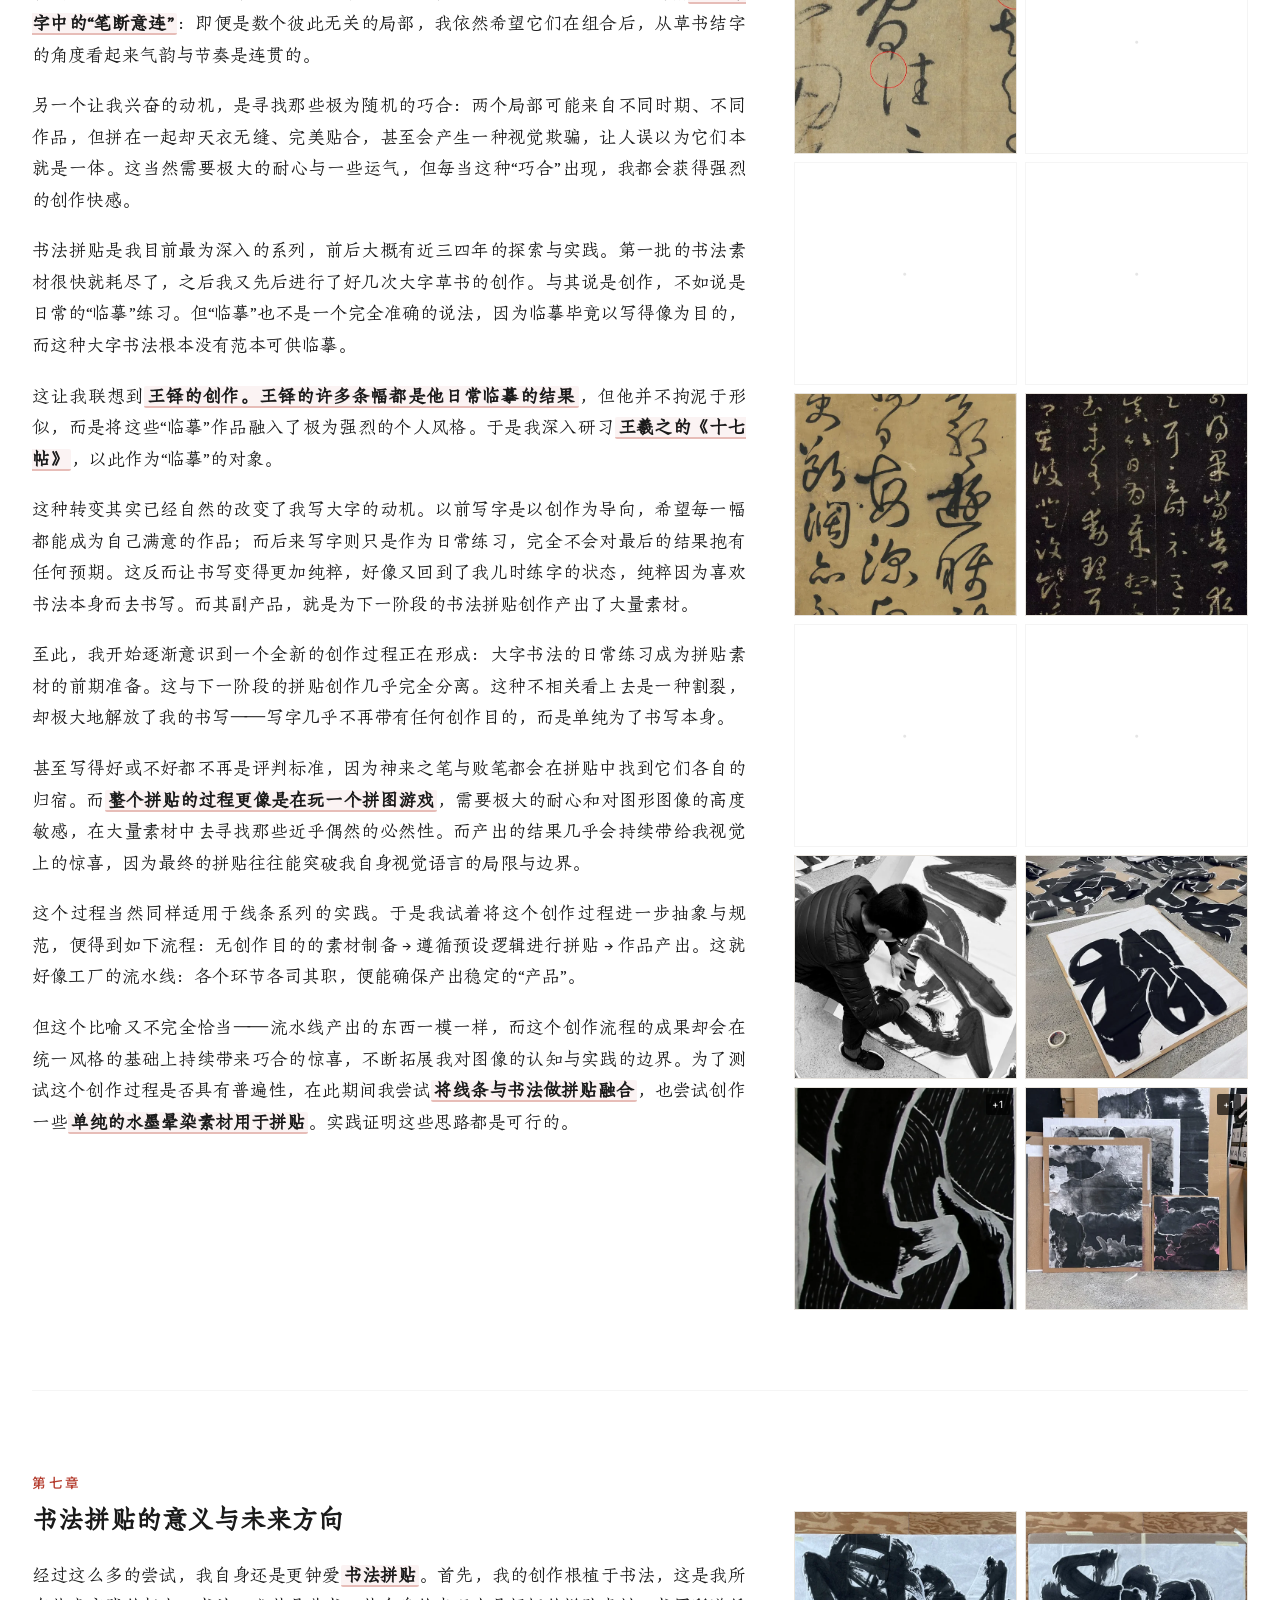
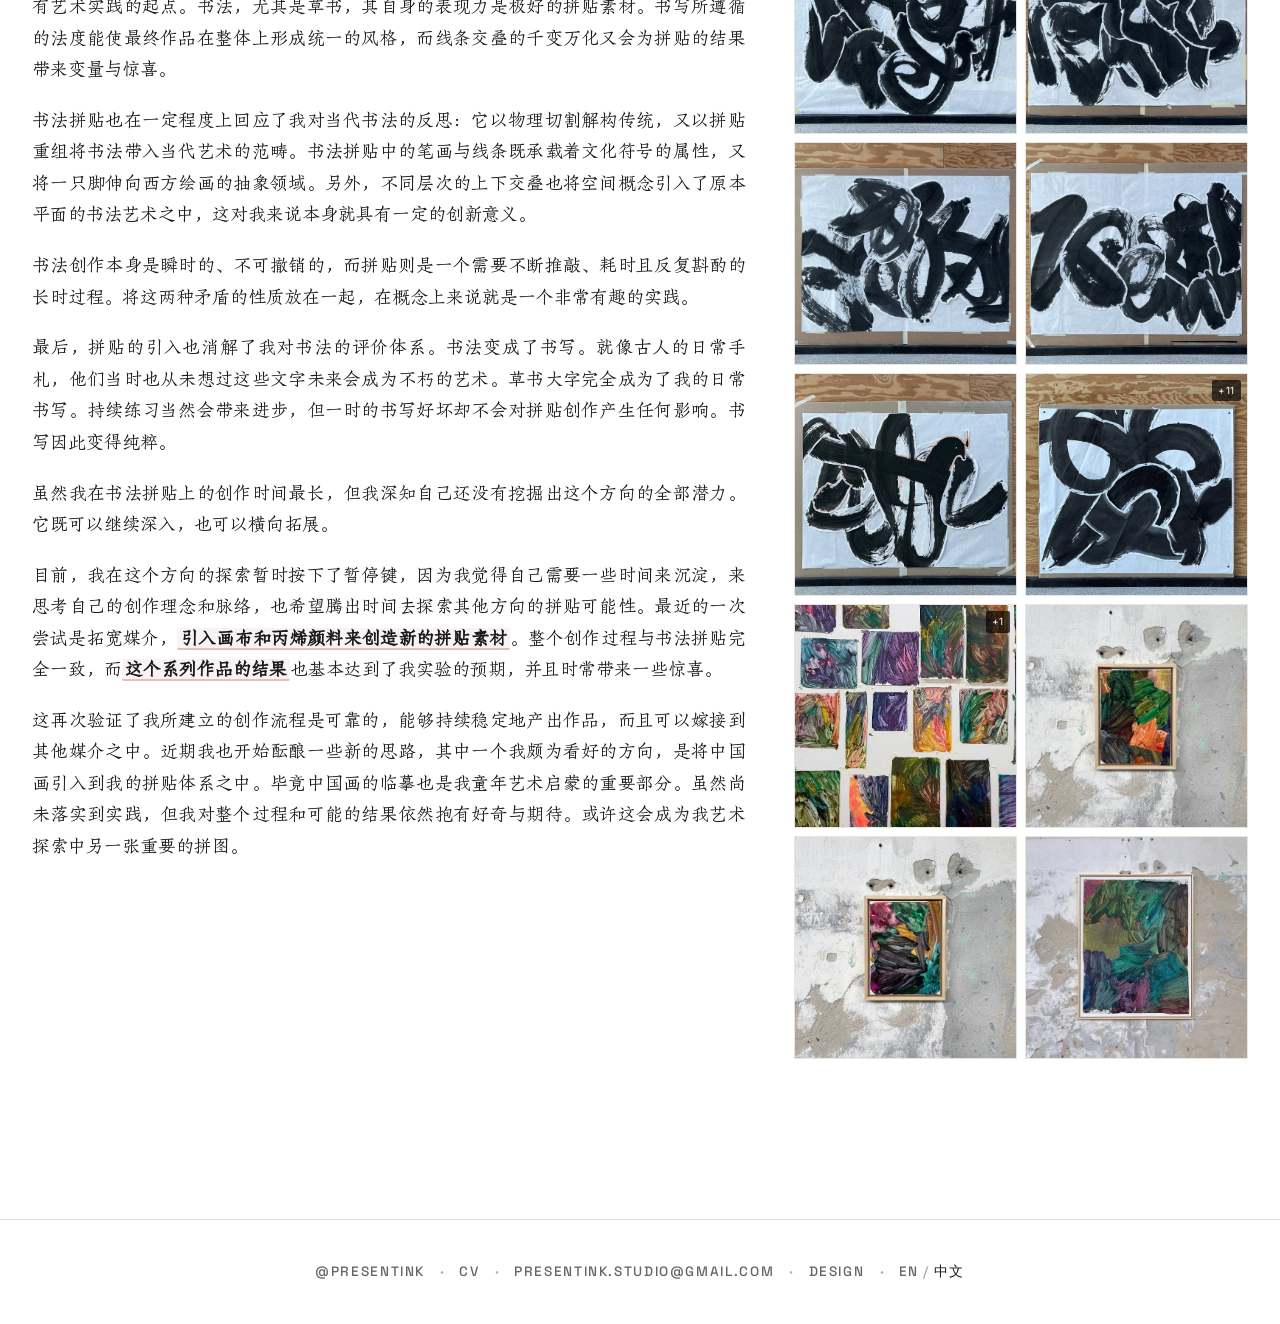
==== commit cefbf684: "Let the black margins beside a lightbox image step through the set The arrows at the bottom corners " ====
--- a/zh/index.html
+++ b/zh/index.html
@@ -2168,6 +2168,39 @@
         if (e.target === overlay) closeOverlay();
     });
 
+    // The <img> fills the whole band and letterboxes the picture inside itself with
+    // object-fit: scale-down, so the black margins beside the artwork belong to the image
+    // element — clicking them did nothing at all. Give them the arrows' job: left steps
+    // back, right steps forward. The split follows where the picture actually lands rather
+    // than the band's midpoint, so clicking the artwork itself never navigates.
+    const overlayMedia = overlay.querySelector('.overlay-media');
+
+    function overlayMarginDirection(clientX) {
+        if (overlayItems.length < 2) return 0;
+        const img = overlayPlaceholder.querySelector('img');
+        if (!img || !img.naturalWidth || !img.naturalHeight) return 0;
+        const box = img.getBoundingClientRect();
+        // scale-down is `contain` that also never enlarges past the source's own pixels.
+        const scale = Math.min(box.width / img.naturalWidth, box.height / img.naturalHeight, 1);
+        const gutter = (box.width - img.naturalWidth * scale) / 2;
+        if (gutter < 8) return 0;   // a picture filling the band leaves no margin to click
+        if (clientX < box.left + gutter) return -1;
+        if (clientX > box.right - gutter) return 1;
+        return 0;
+    }
+
+    overlayMedia.addEventListener('click', (e) => {
+        const dir = overlayMarginDirection(e.clientX);
+        if (dir) navOverlay(dir);
+    });
+
+    // Say which way a click will go, so the zones are discoverable at all.
+    overlayMedia.addEventListener('mousemove', (e) => {
+        const dir = overlayMarginDirection(e.clientX);
+        overlayMedia.style.cursor = dir === -1 ? 'w-resize' : dir === 1 ? 'e-resize' : '';
+    });
+    overlayMedia.addEventListener('mouseleave', () => { overlayMedia.style.cursor = ''; });
+
     // Keyboard navigation
     document.addEventListener('keydown', (e) => {
         if (overlay.style.display !== 'flex') return;
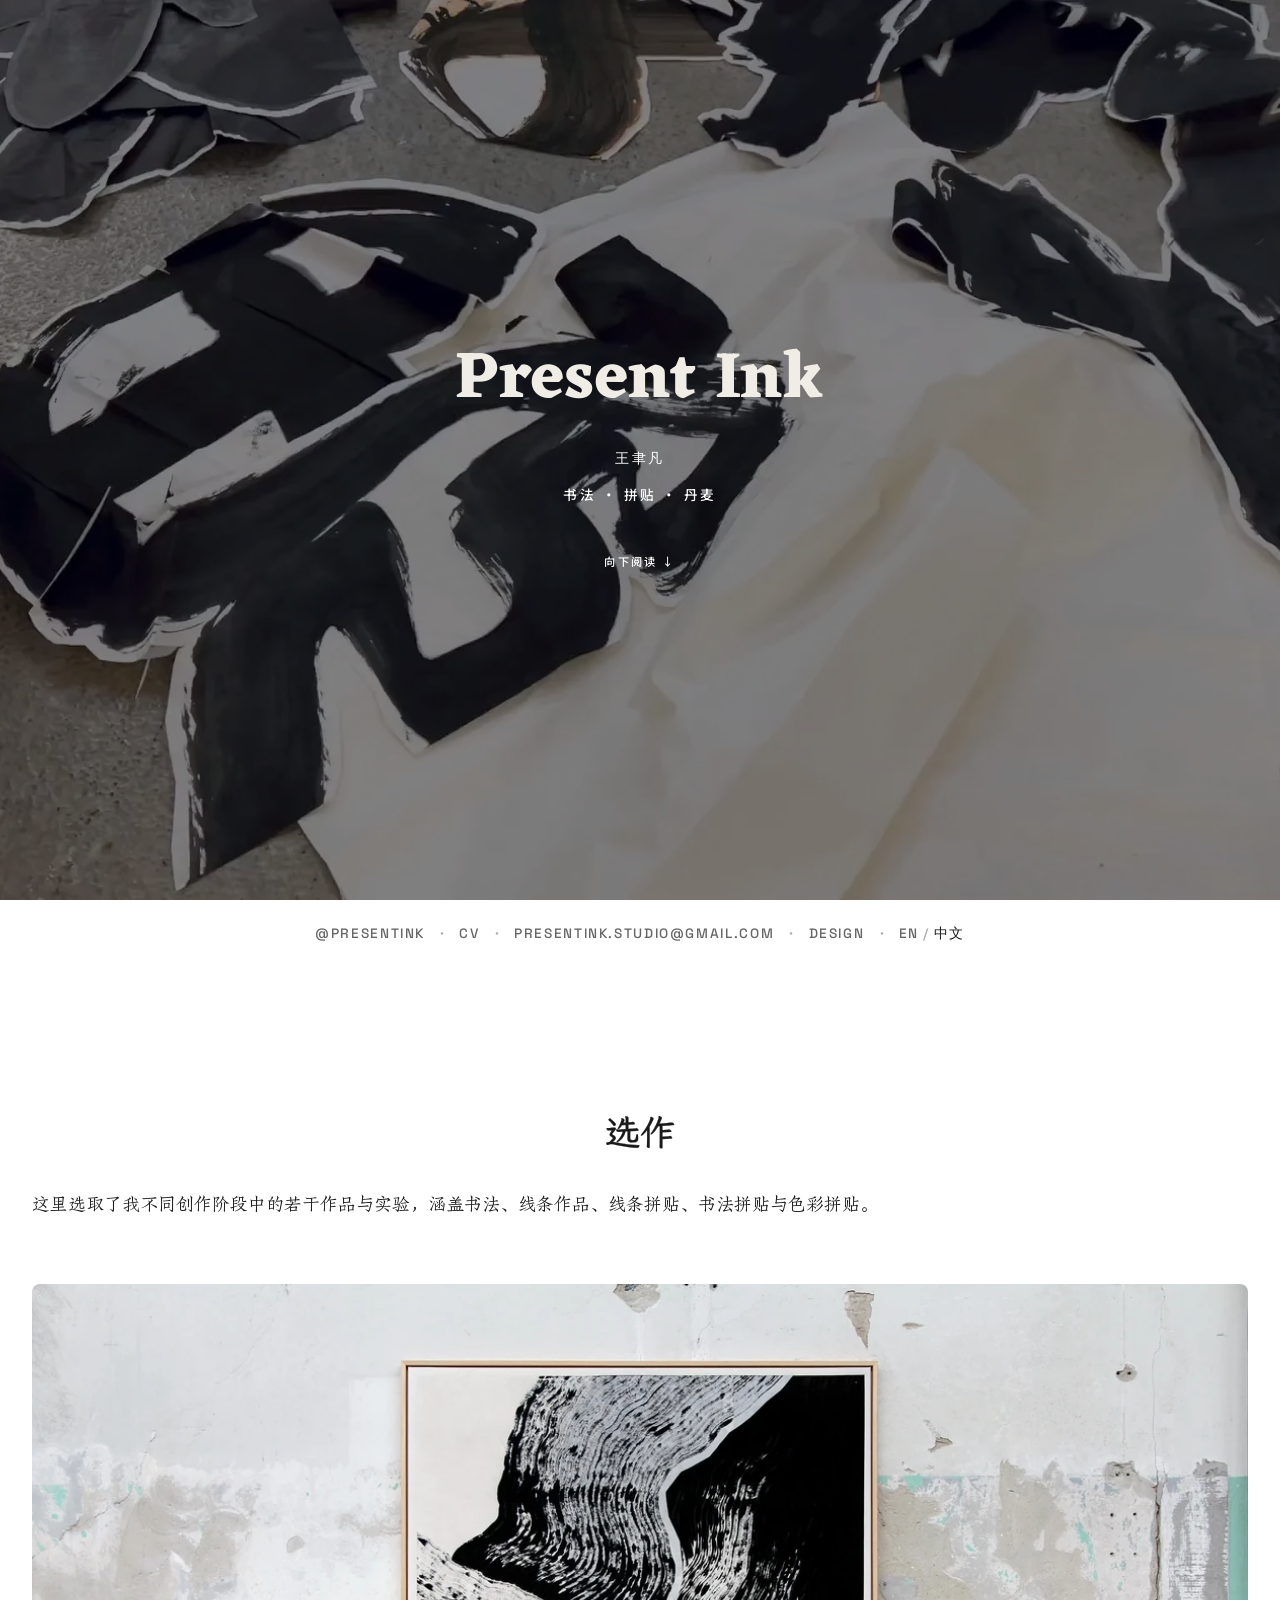
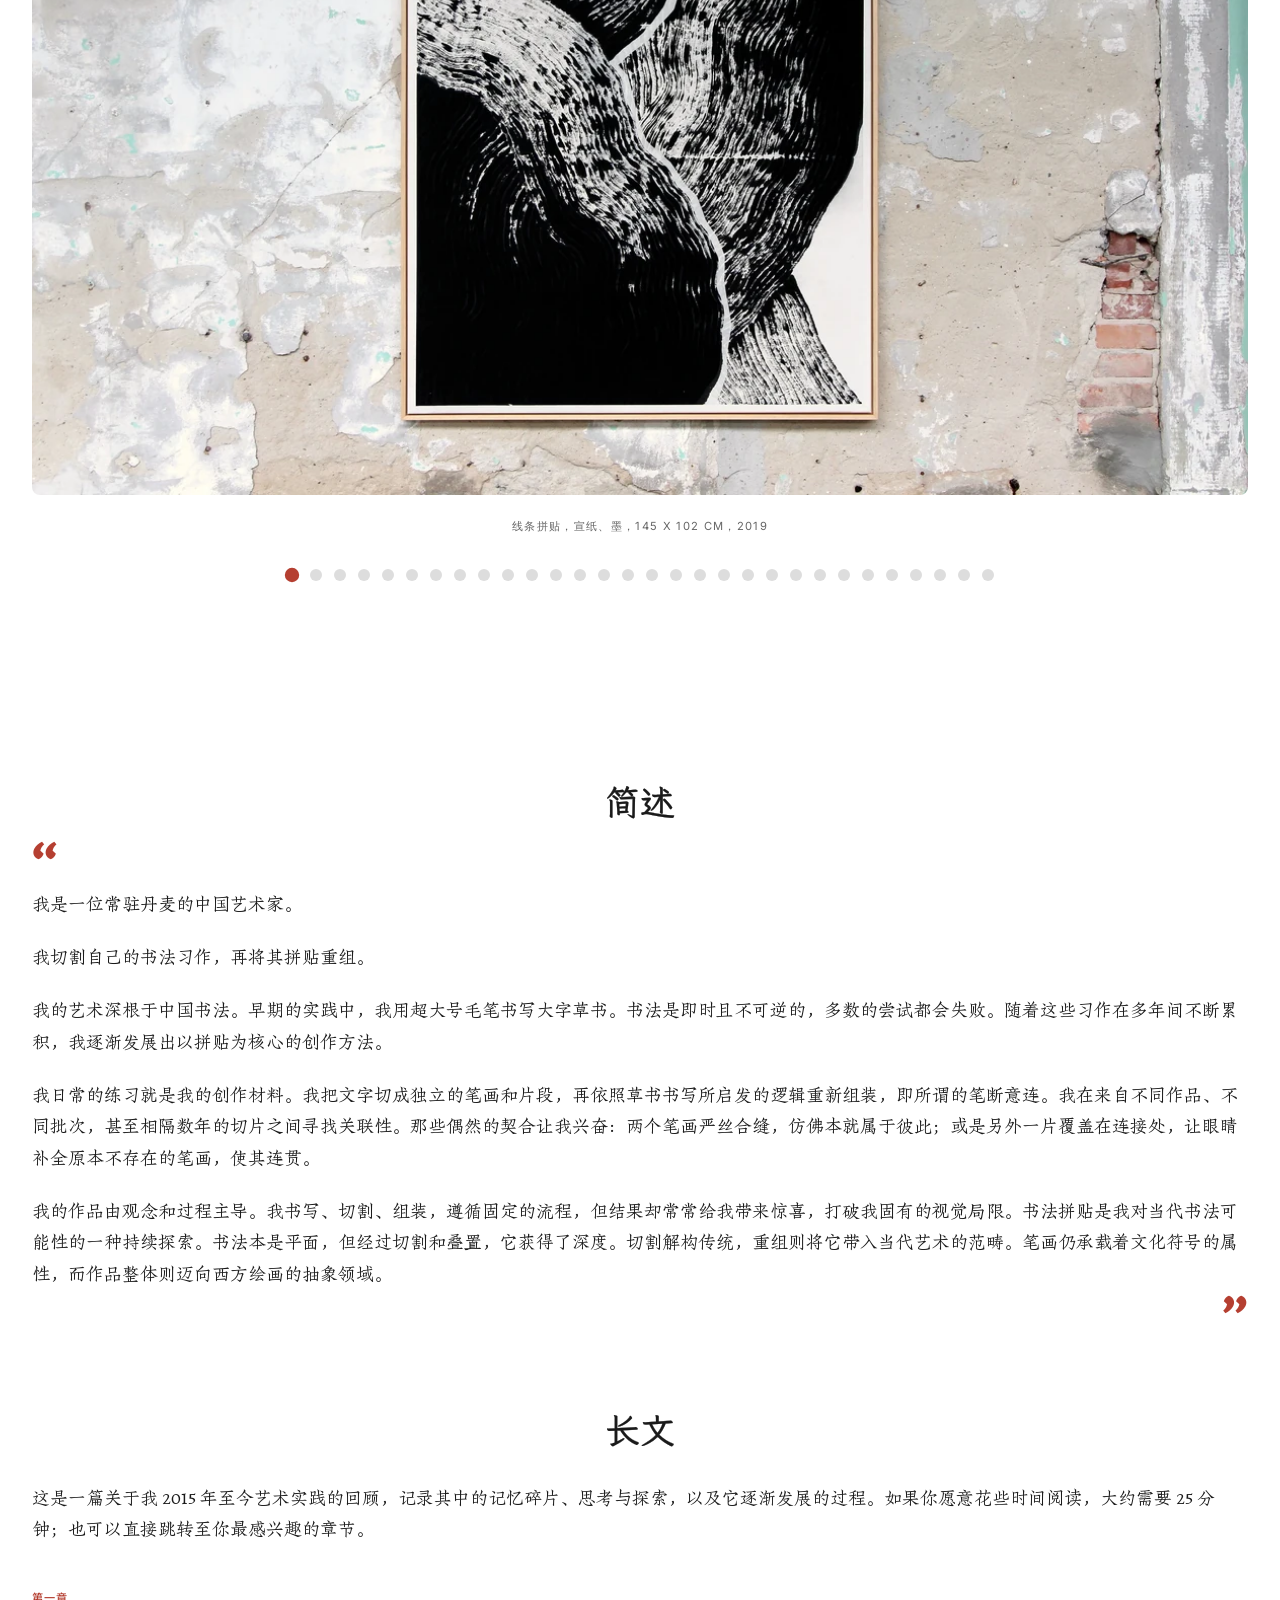
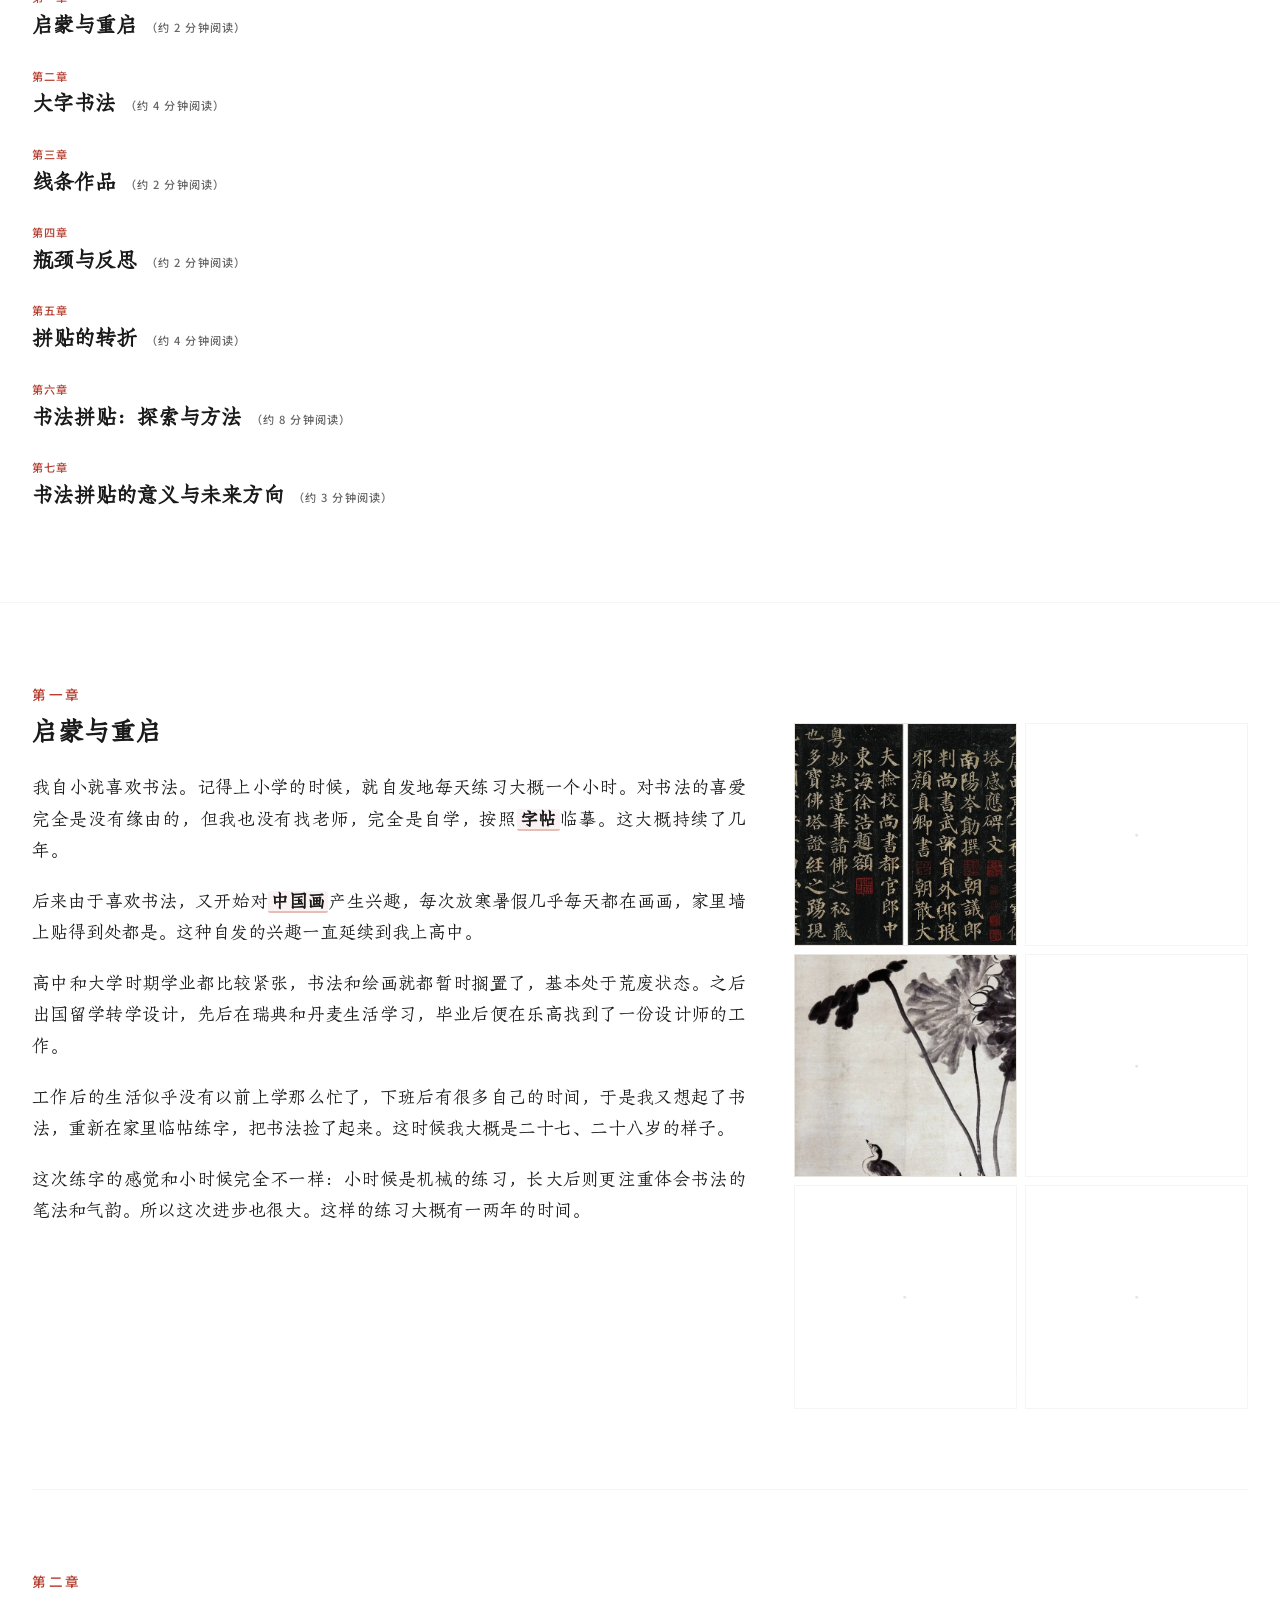
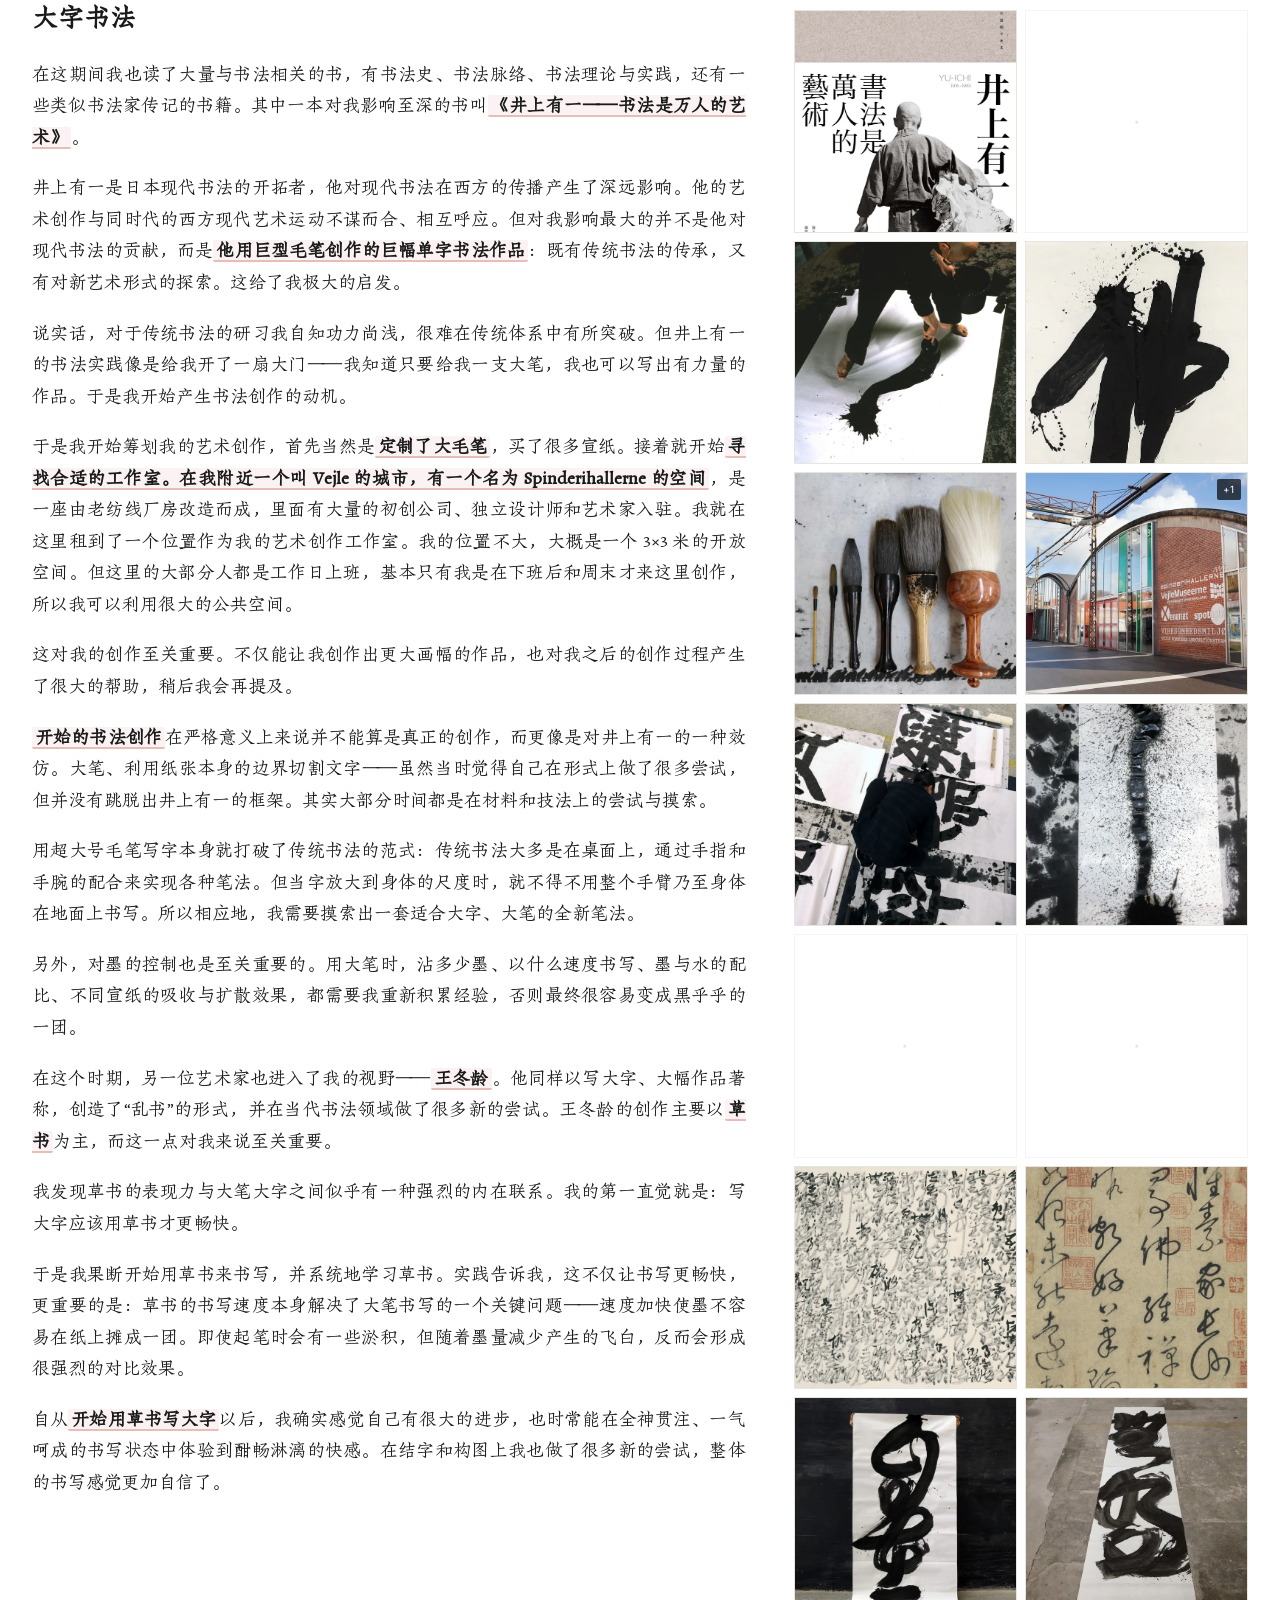
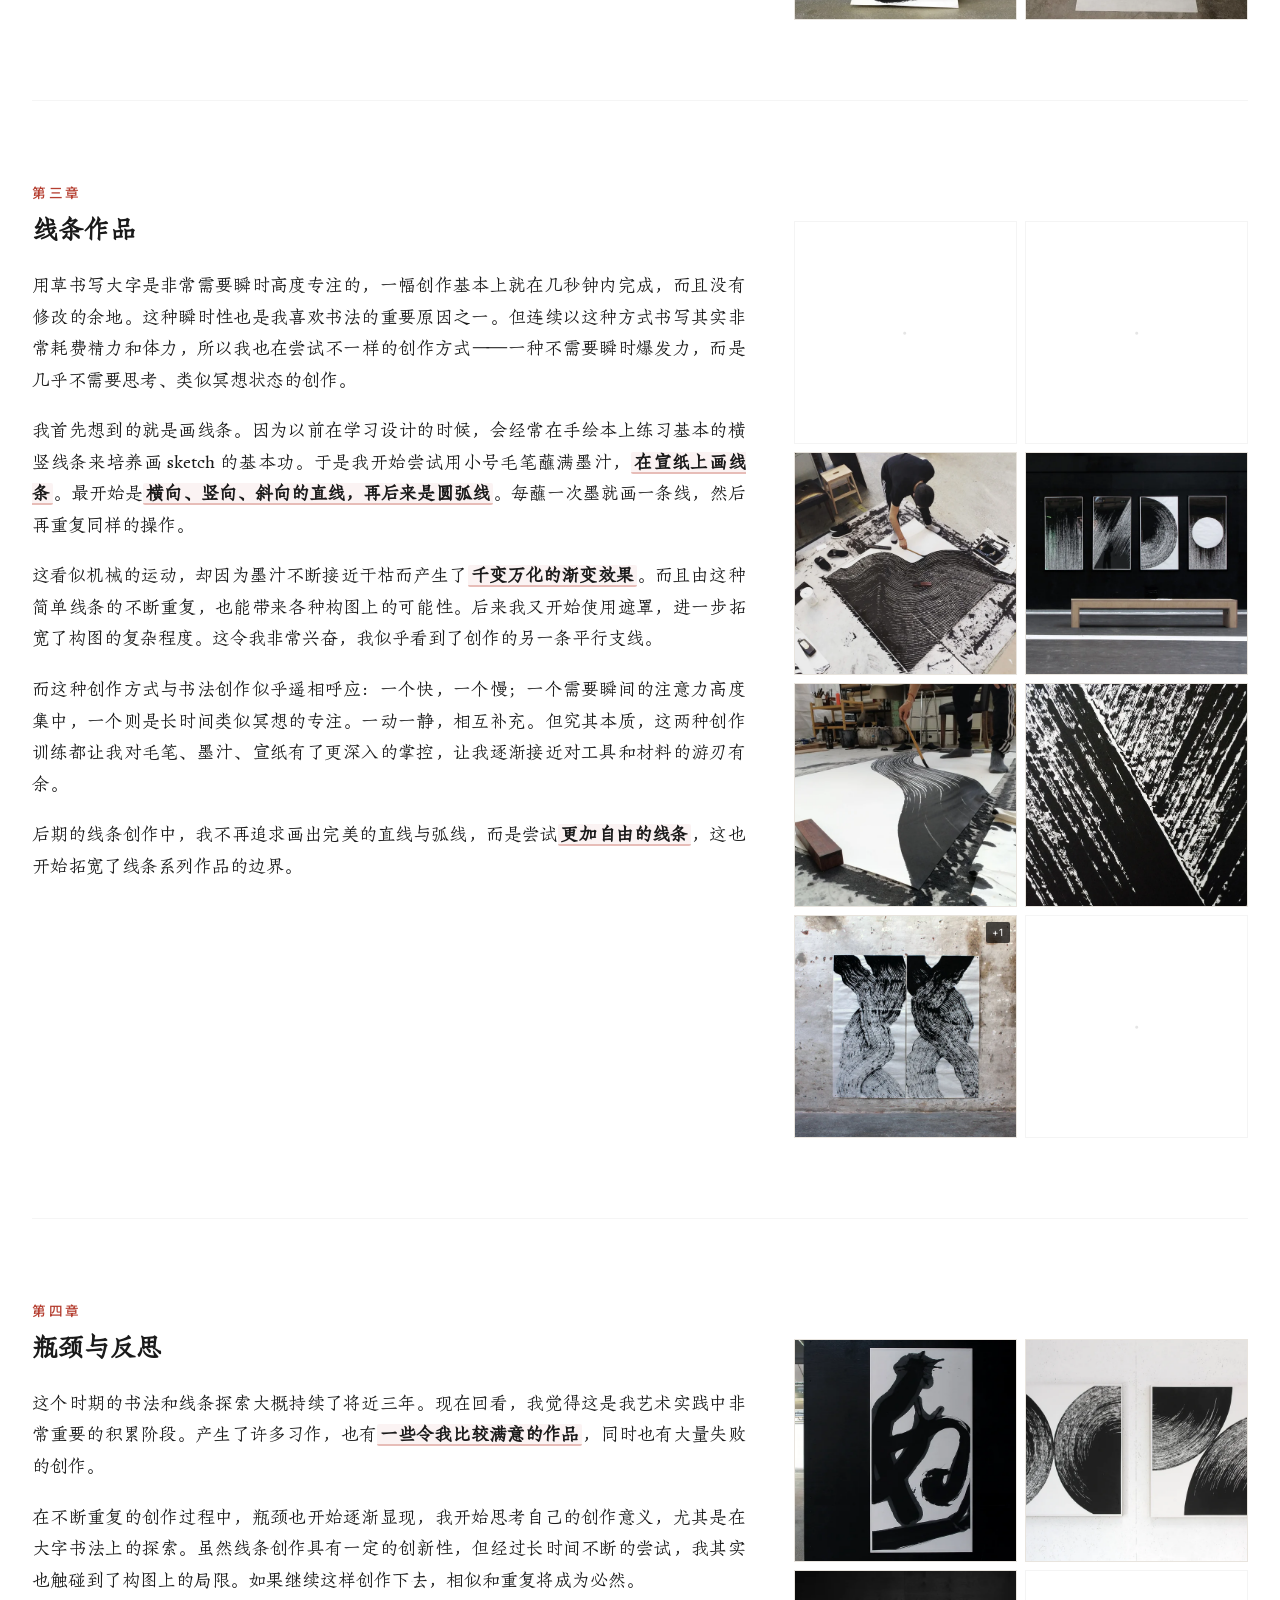
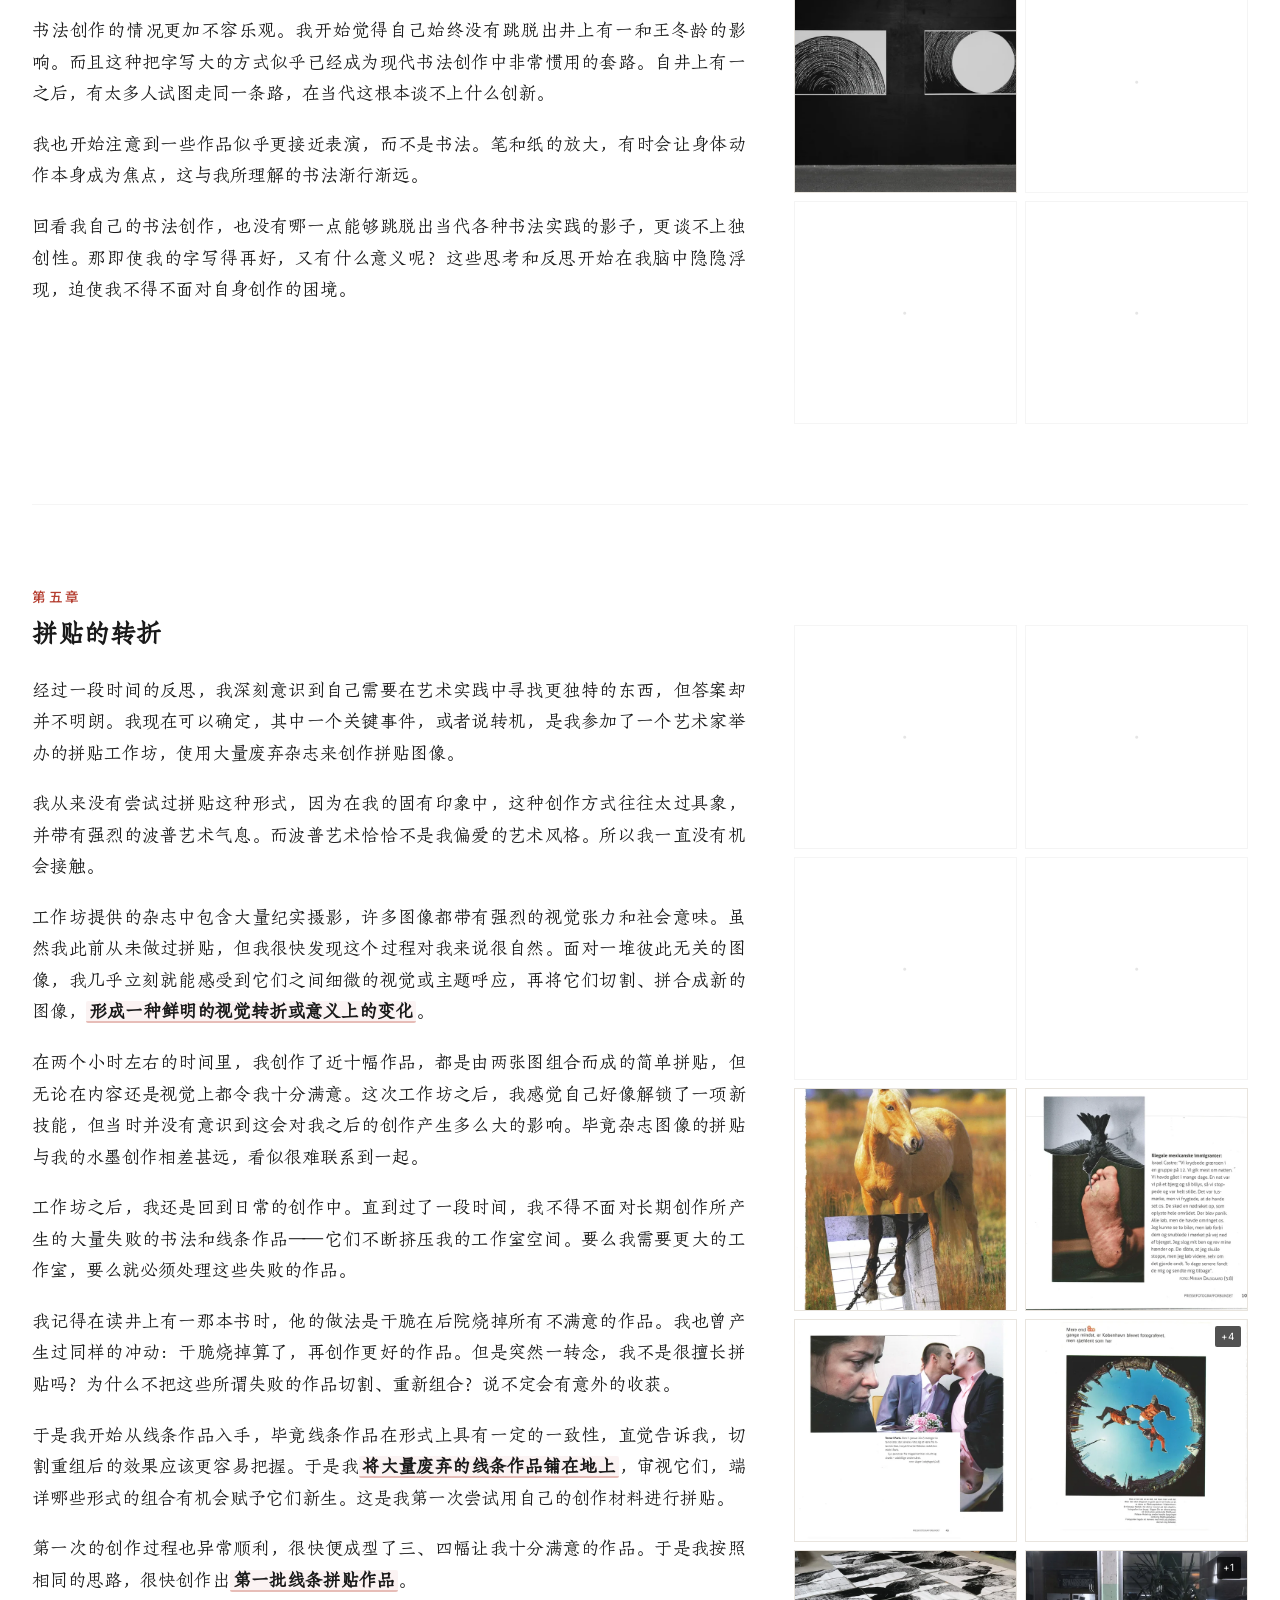
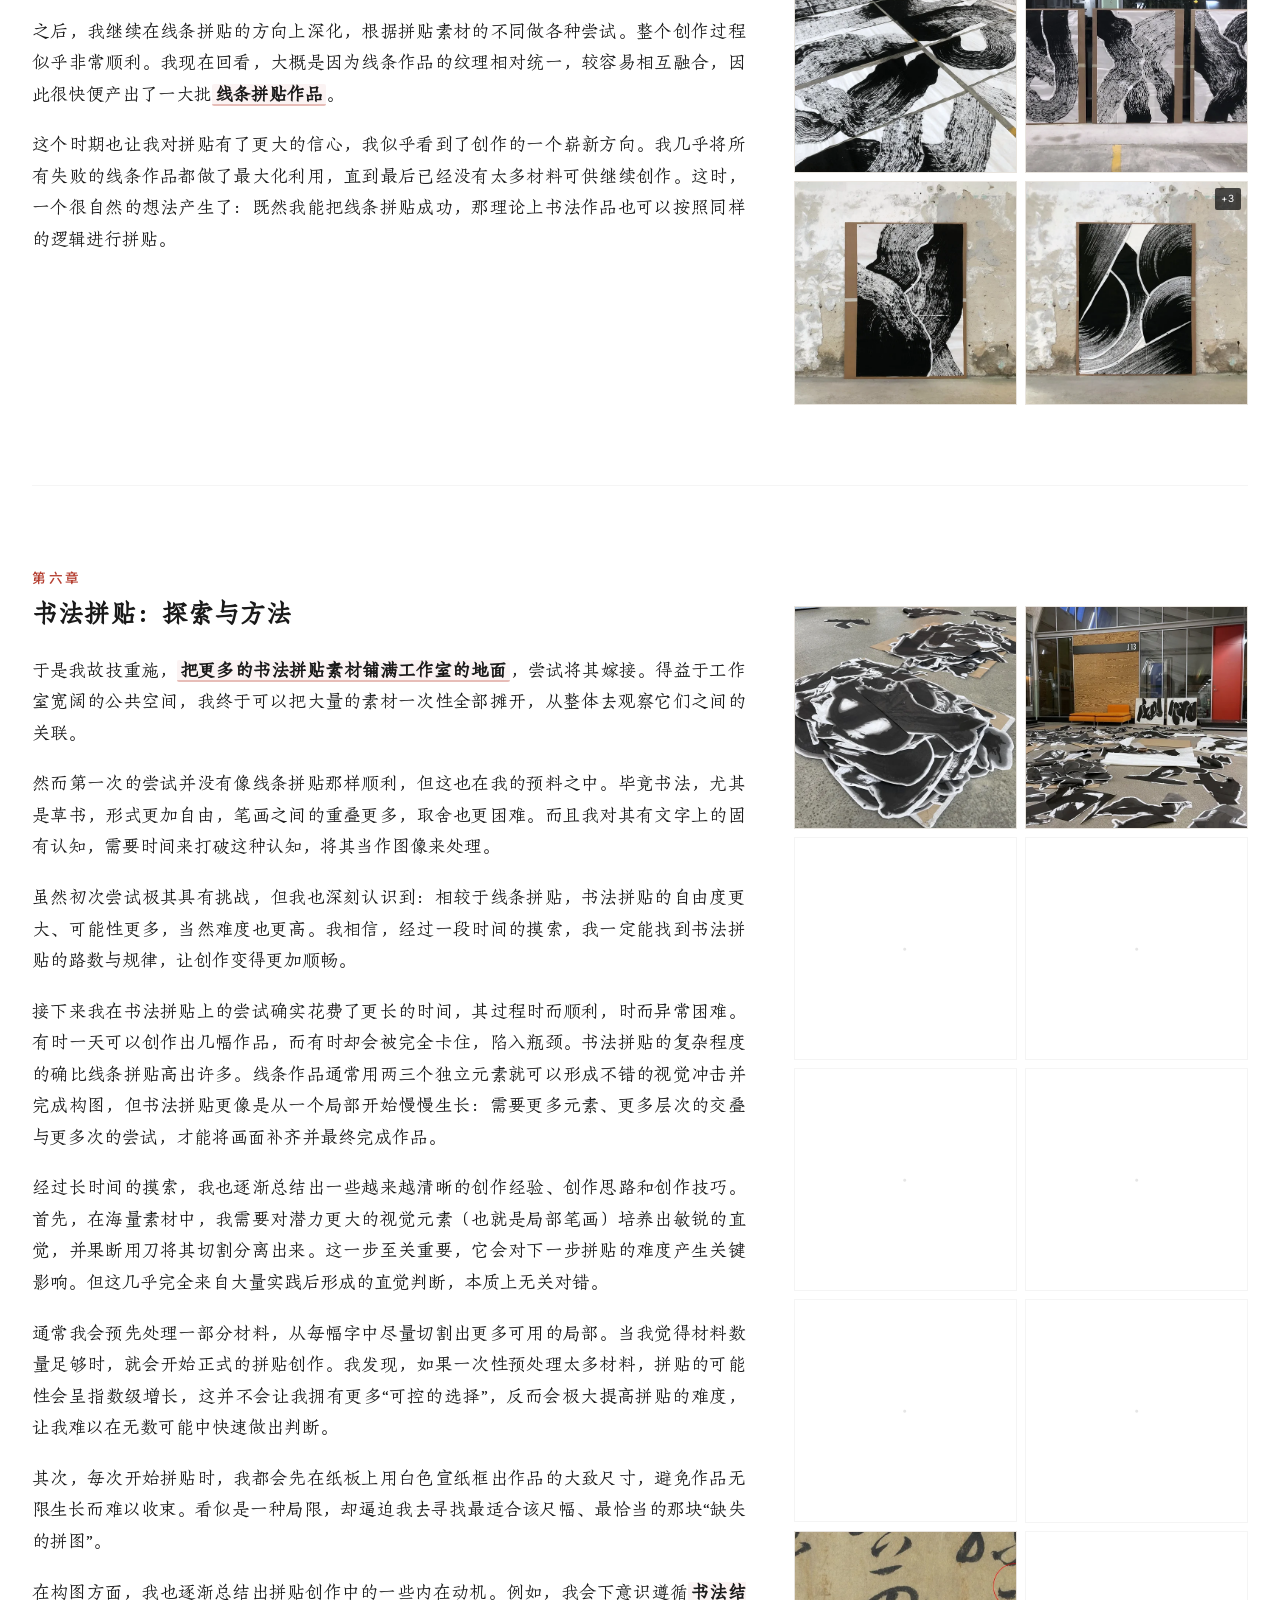
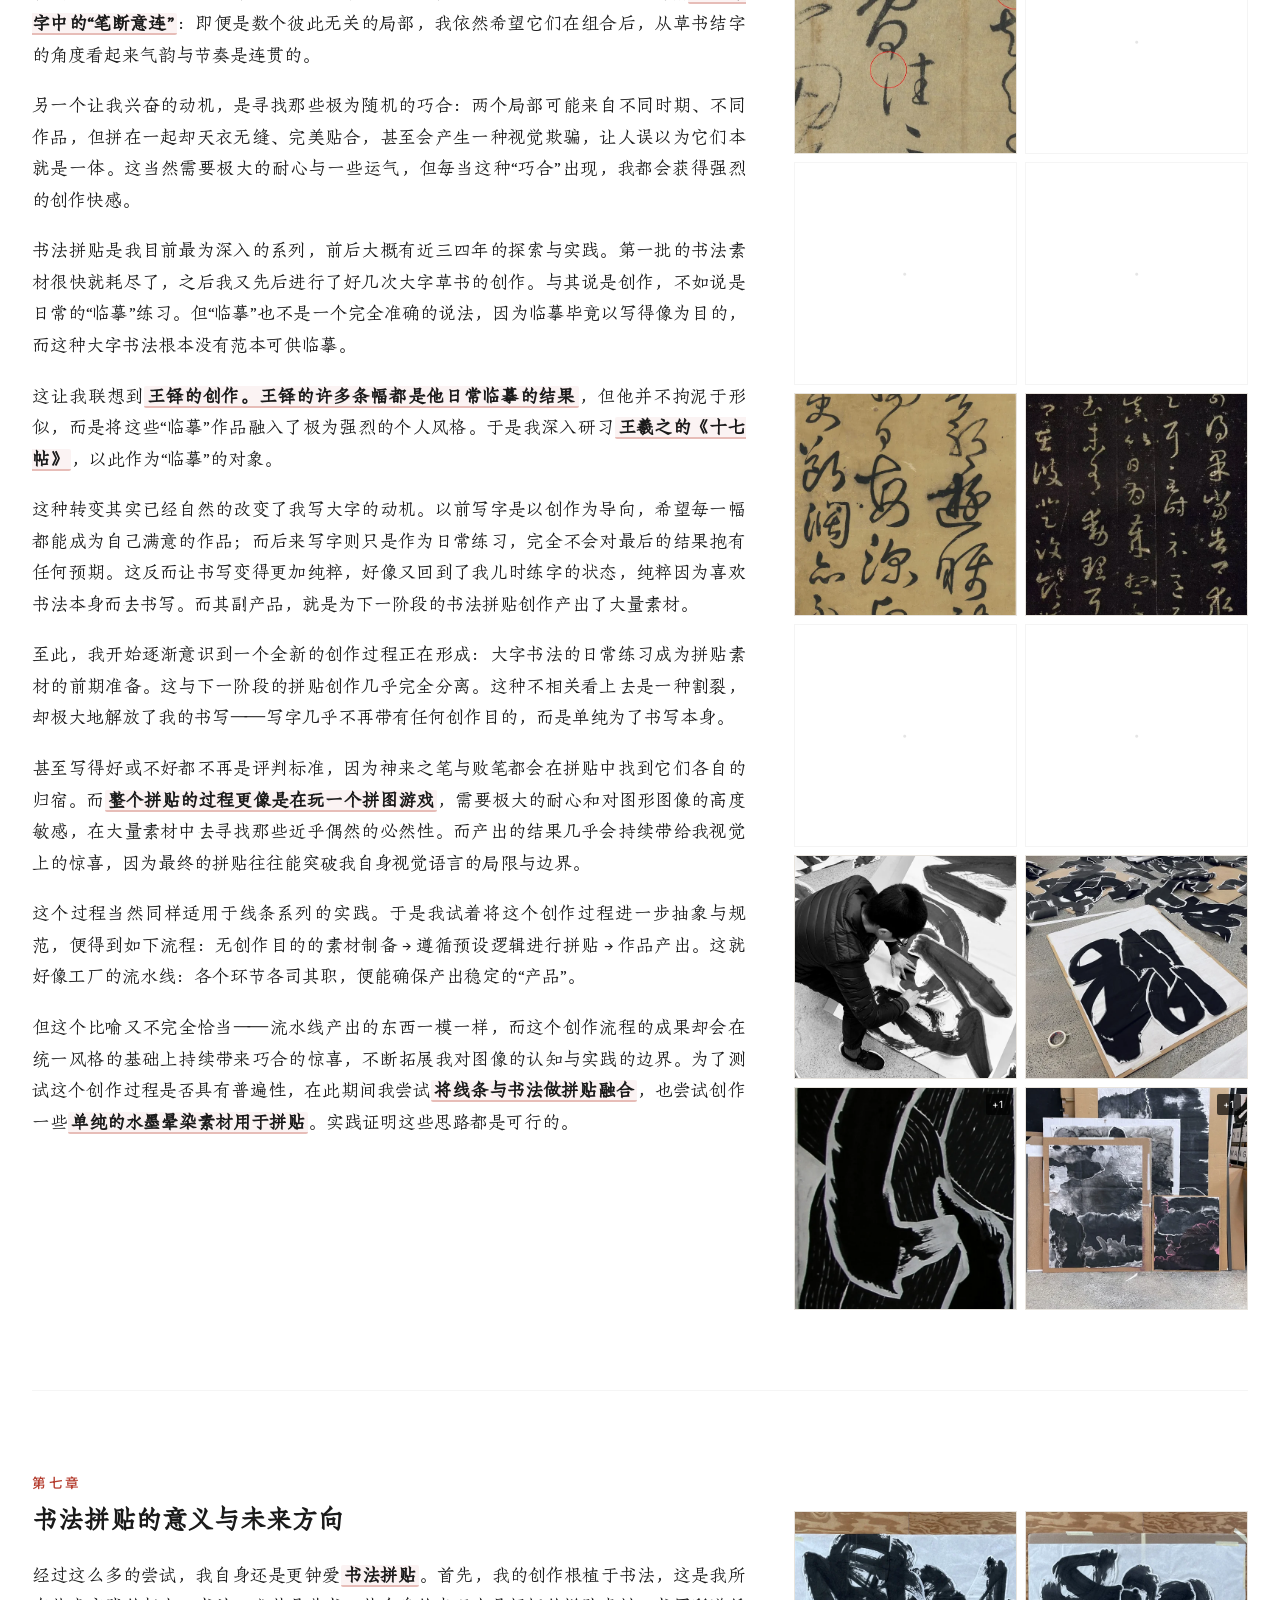
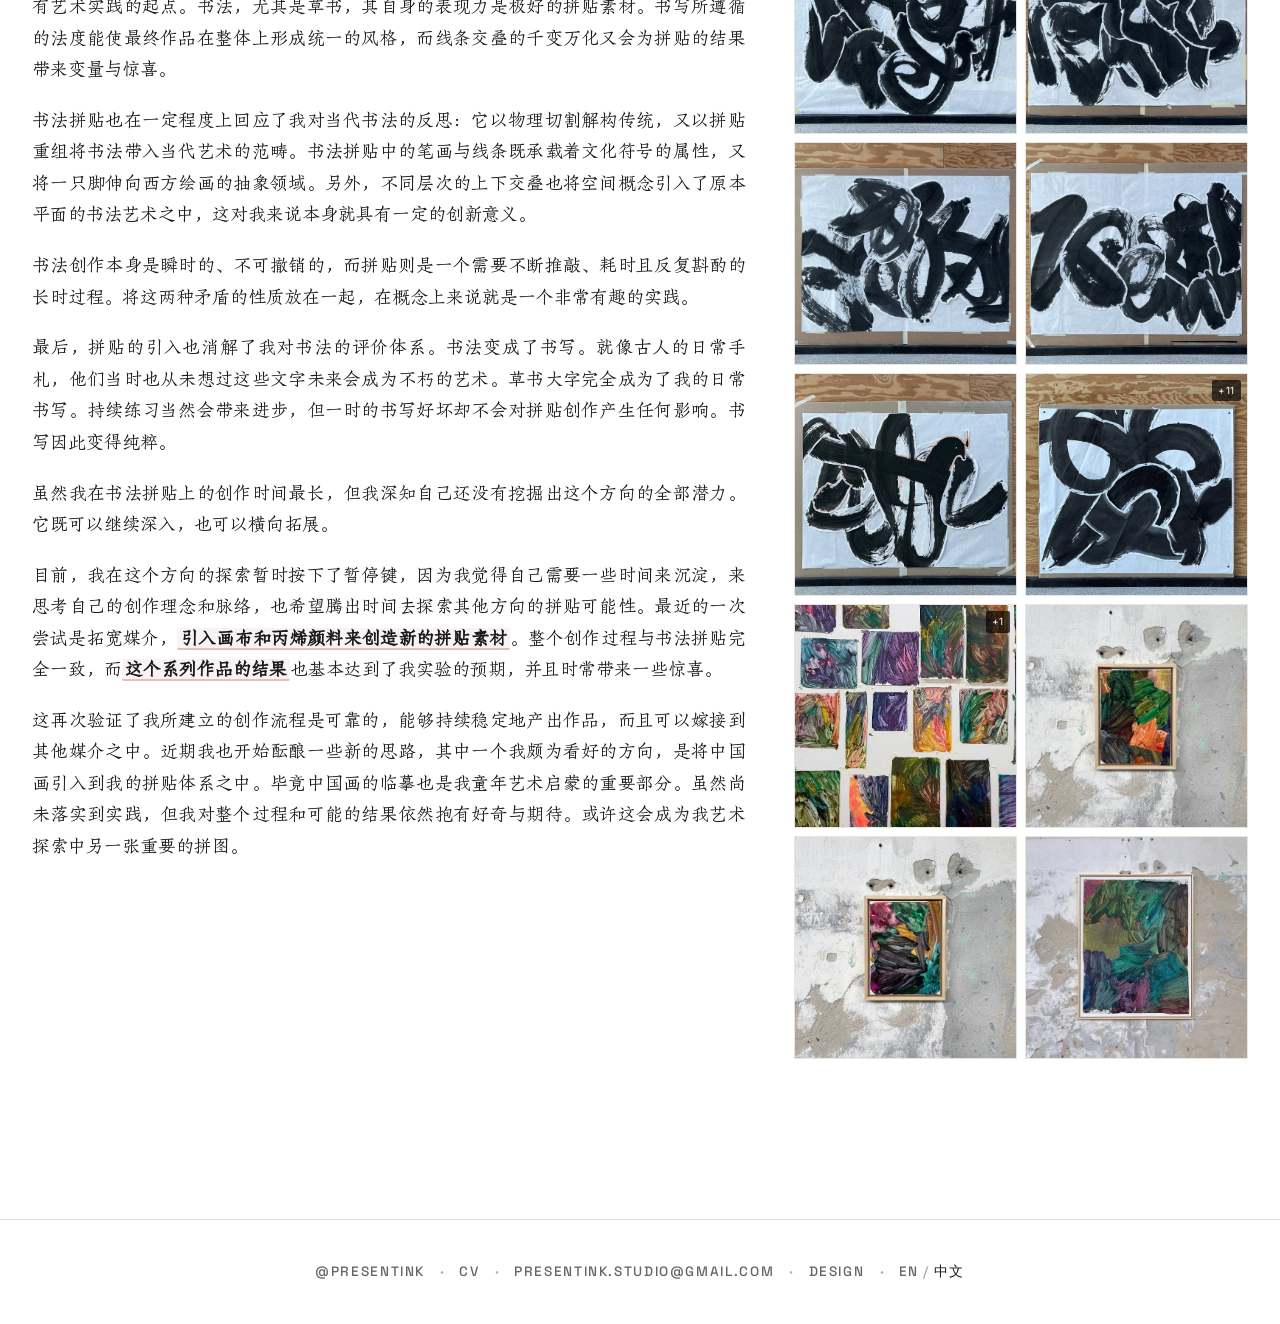
==== commit eba4dc9d: "Use 你 in the Chinese intro, because the subset fonts have no 您 The Chinese faces are 954-character s" ====
--- a/zh/index.html
+++ b/zh/index.html
@@ -1249,7 +1249,7 @@
 <section class="story-index" aria-labelledby="story-index-title">
     <div class="story-index-inner">
         <h2 class="featured-title story-index-heading" id="story-index-title">长文</h2>
-        <p class="story-index-intro">这是一篇关于我 2015 年至今艺术实践的回顾，记录其中的记忆碎片、思考与探索，以及它逐渐发展的过程。如果您愿意花些时间阅读，大约需要 <span data-total-reading-time></span> 分钟；也可以直接跳转至您最感兴趣的章节。</p>
+        <p class="story-index-intro">这是一篇关于我 2015 年至今艺术实践的回顾，记录其中的记忆碎片、思考与探索，以及它逐渐发展的过程。如果你愿意花些时间阅读，大约需要 <span data-total-reading-time></span> 分钟；也可以直接跳转至你最感兴趣的章节。</p>
         <nav aria-label="章节目录">
             <ol class="story-index-list">
                 <li><a class="story-index-link" href="#chapter1"><span class="story-index-copy"><span class="story-index-number">第一章</span><span class="story-index-title">启蒙与重启</span><span class="story-index-time" data-reading-time-for="chapter1"></span></span></a></li>
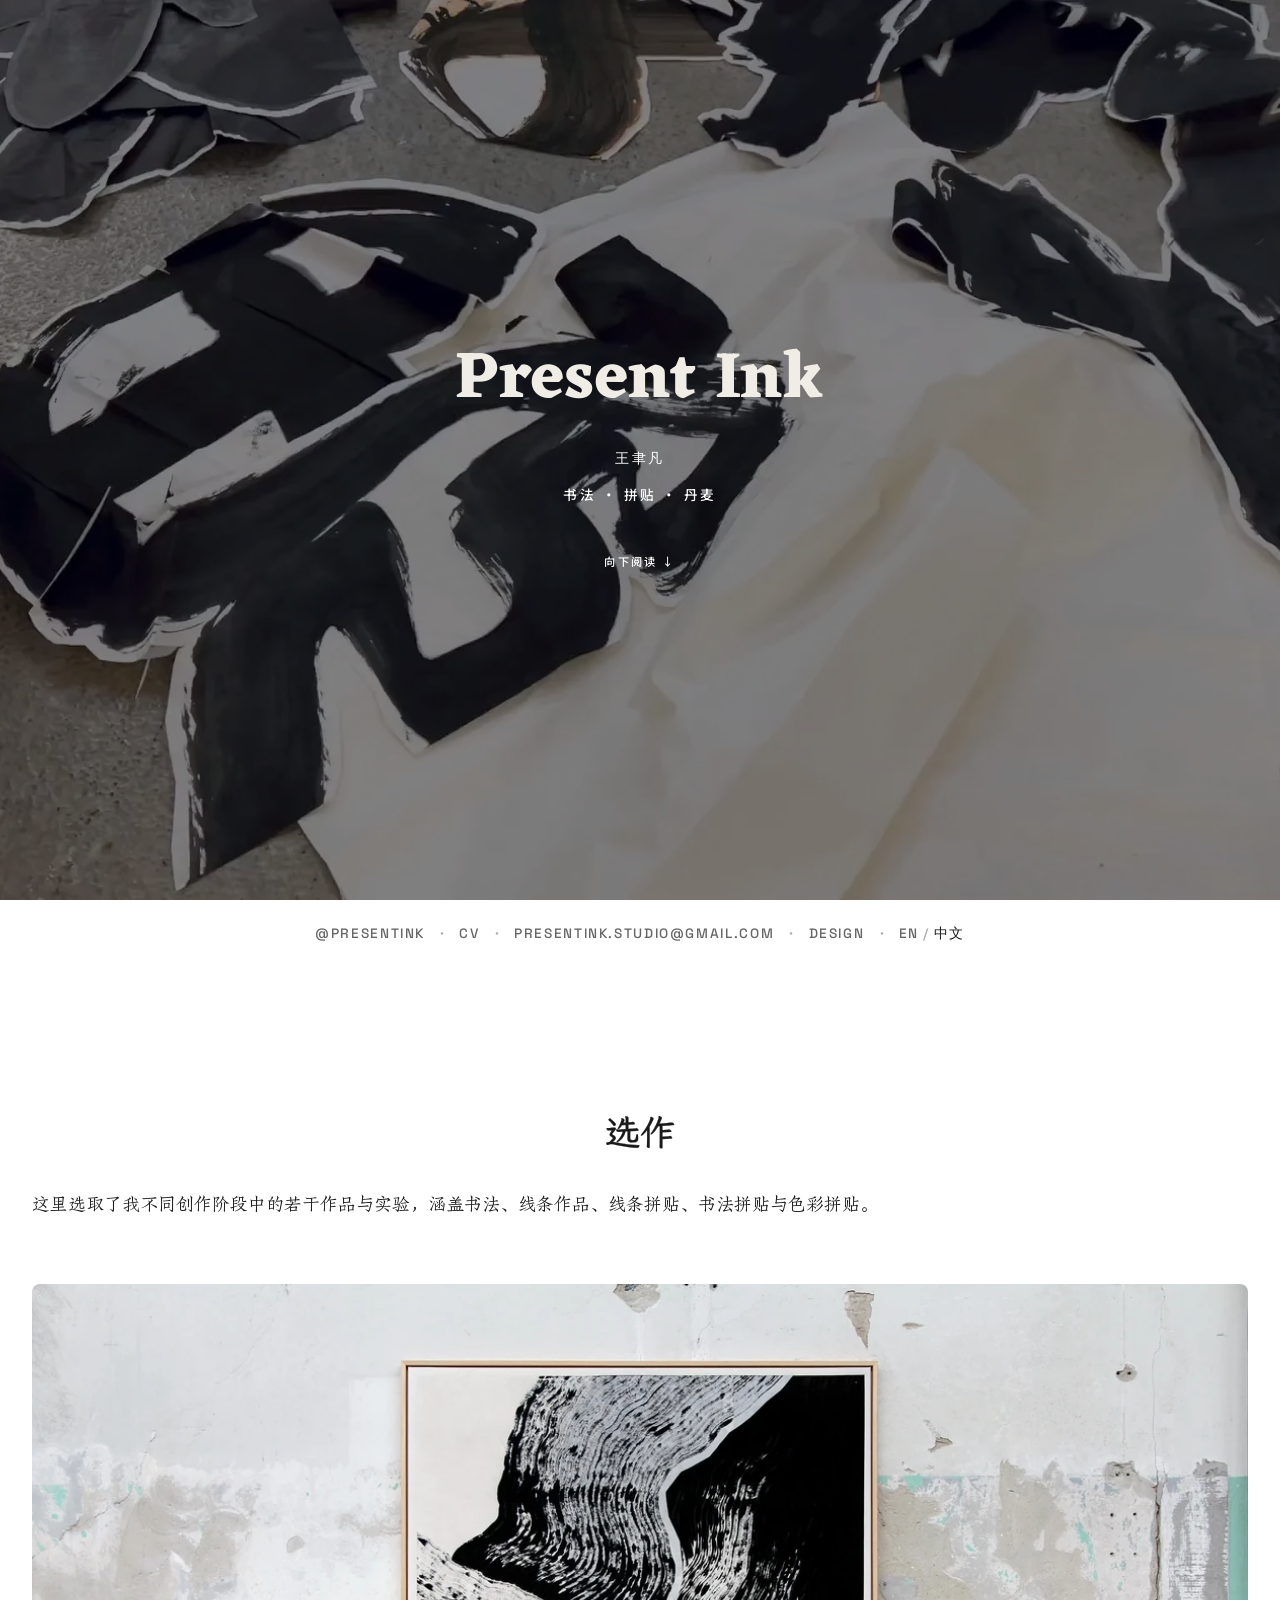
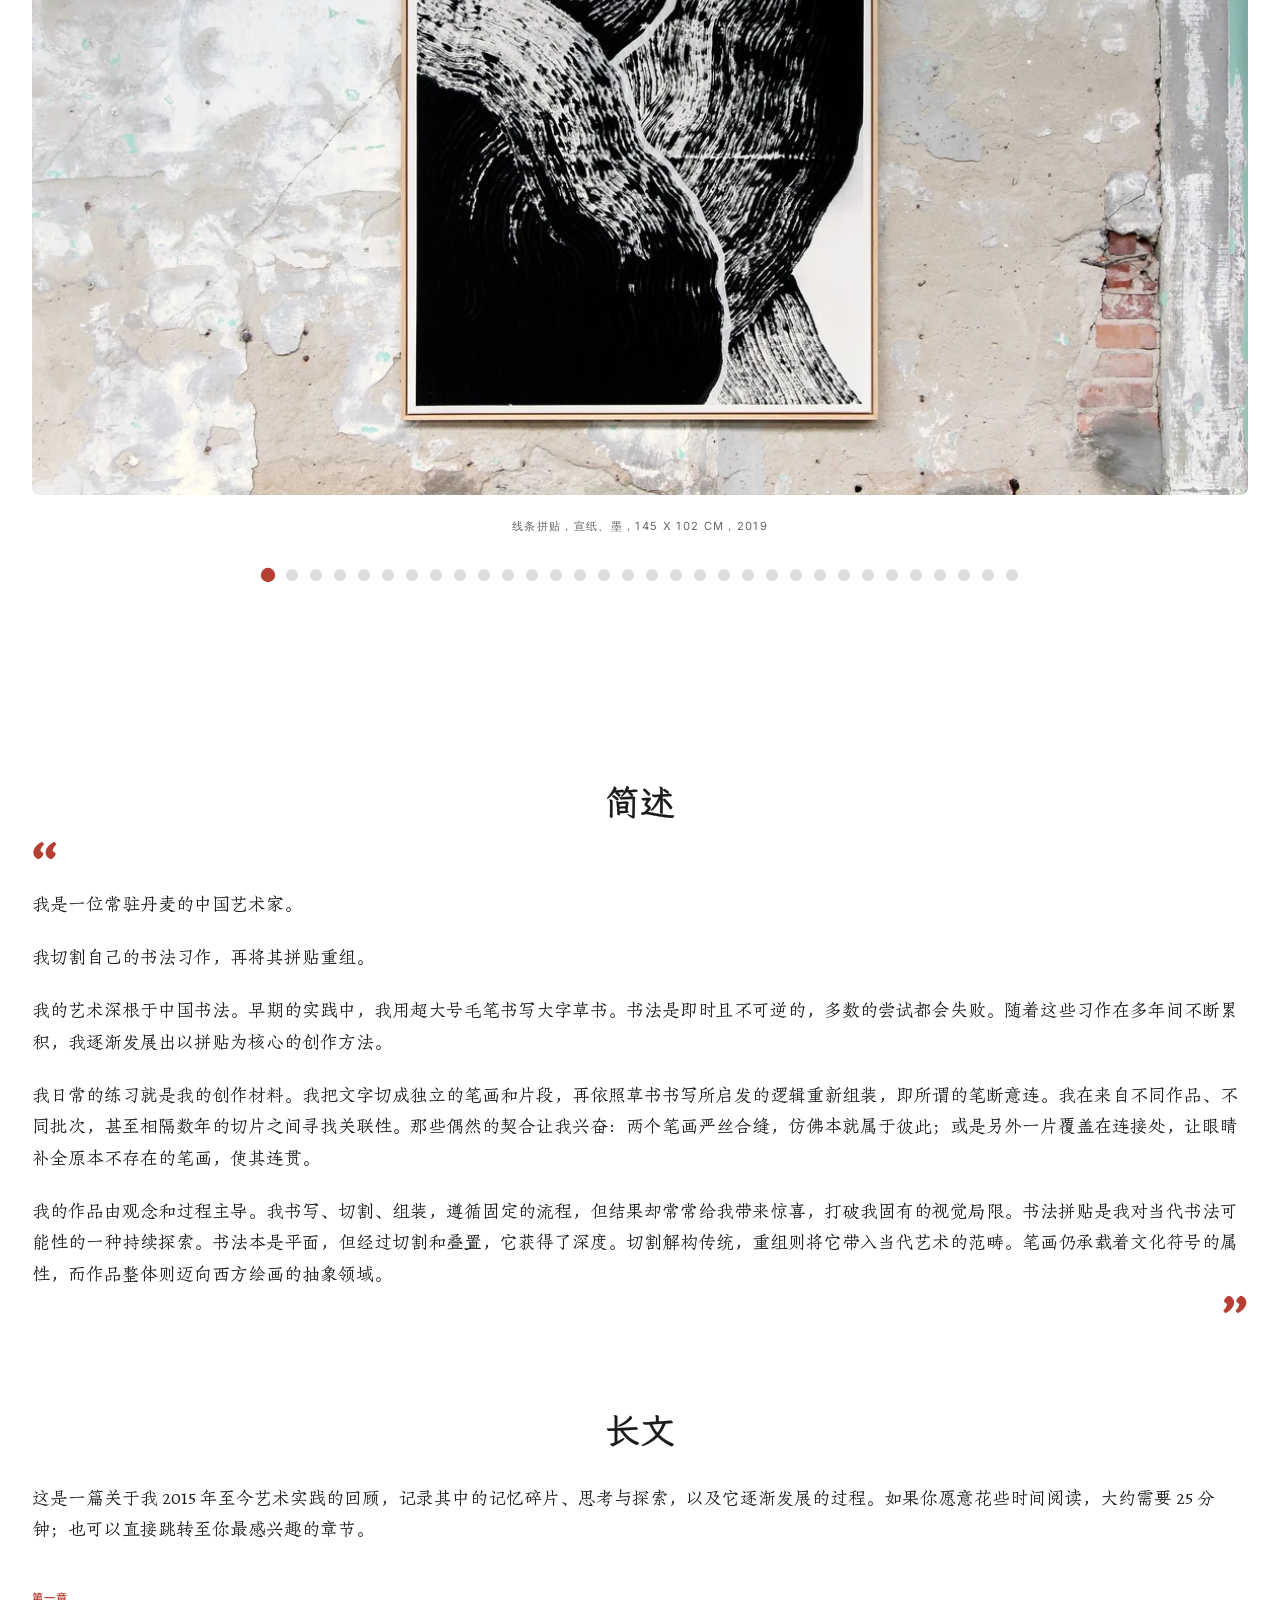
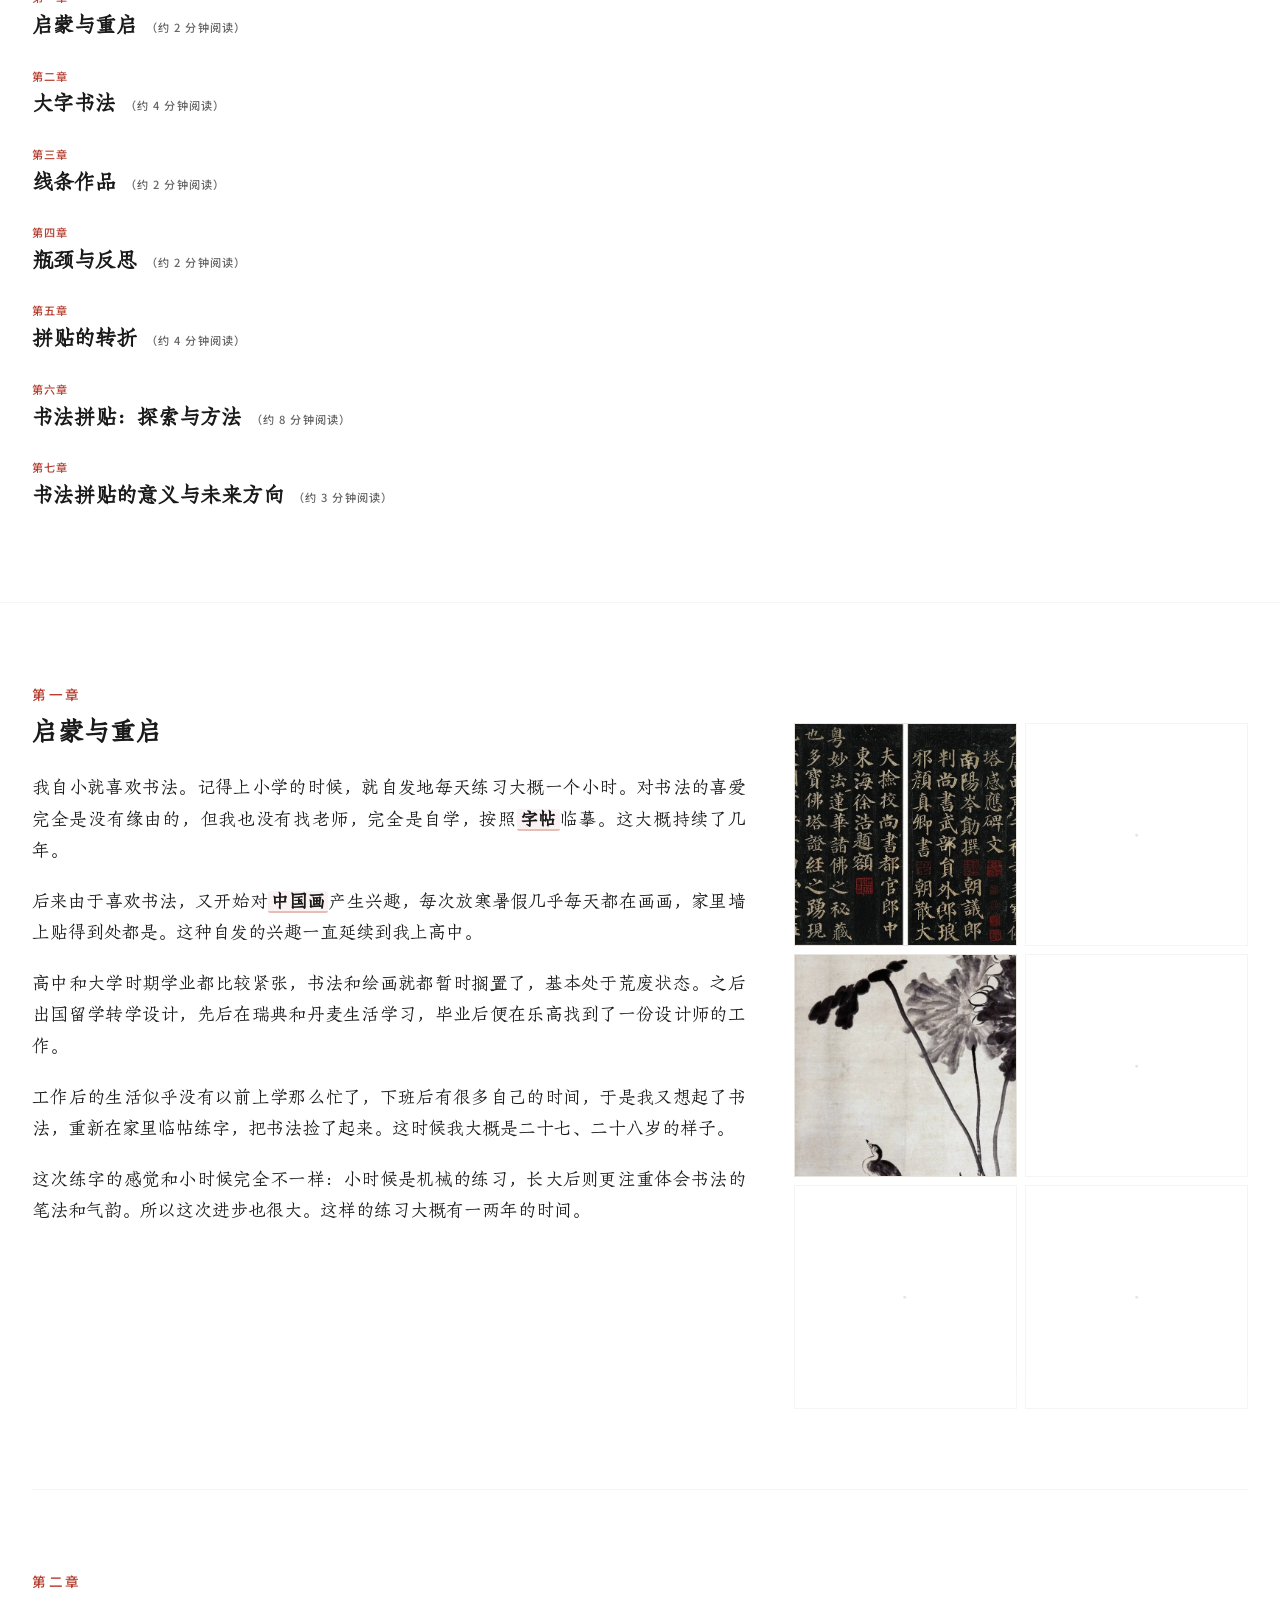
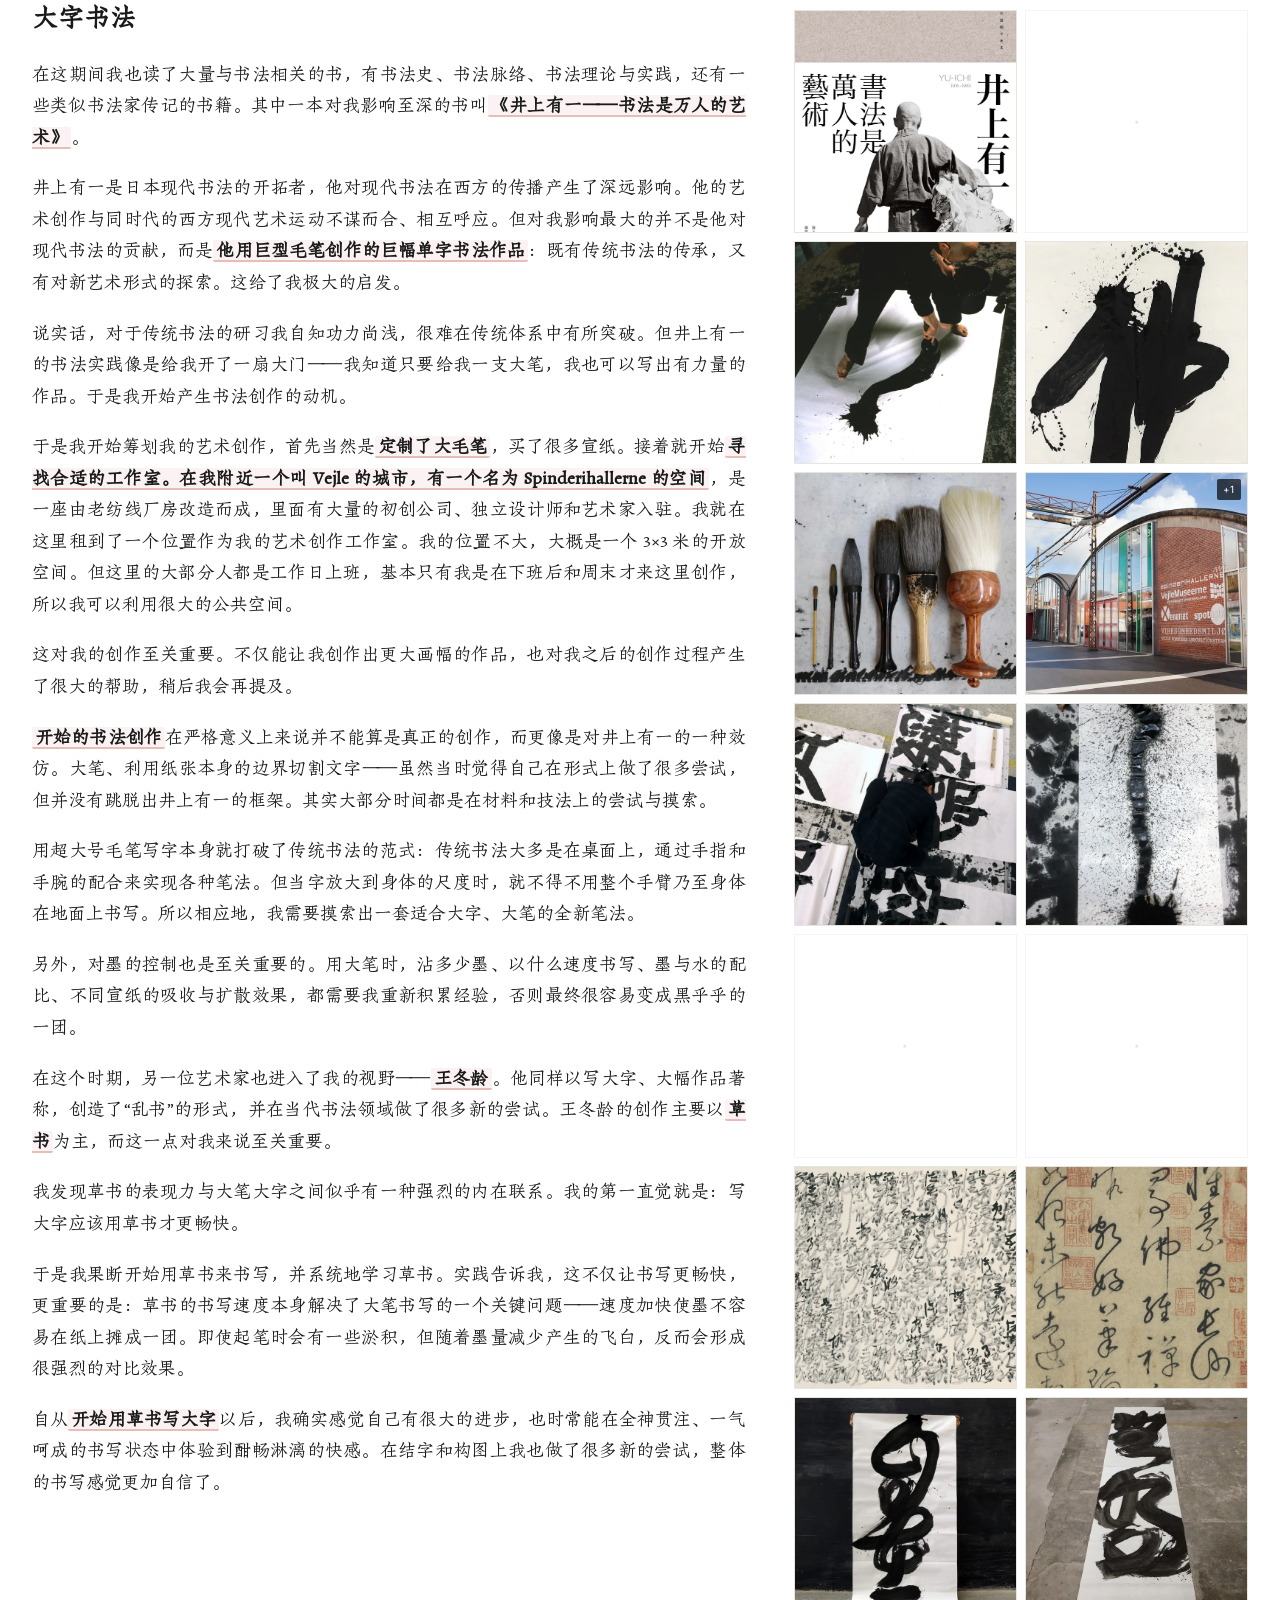
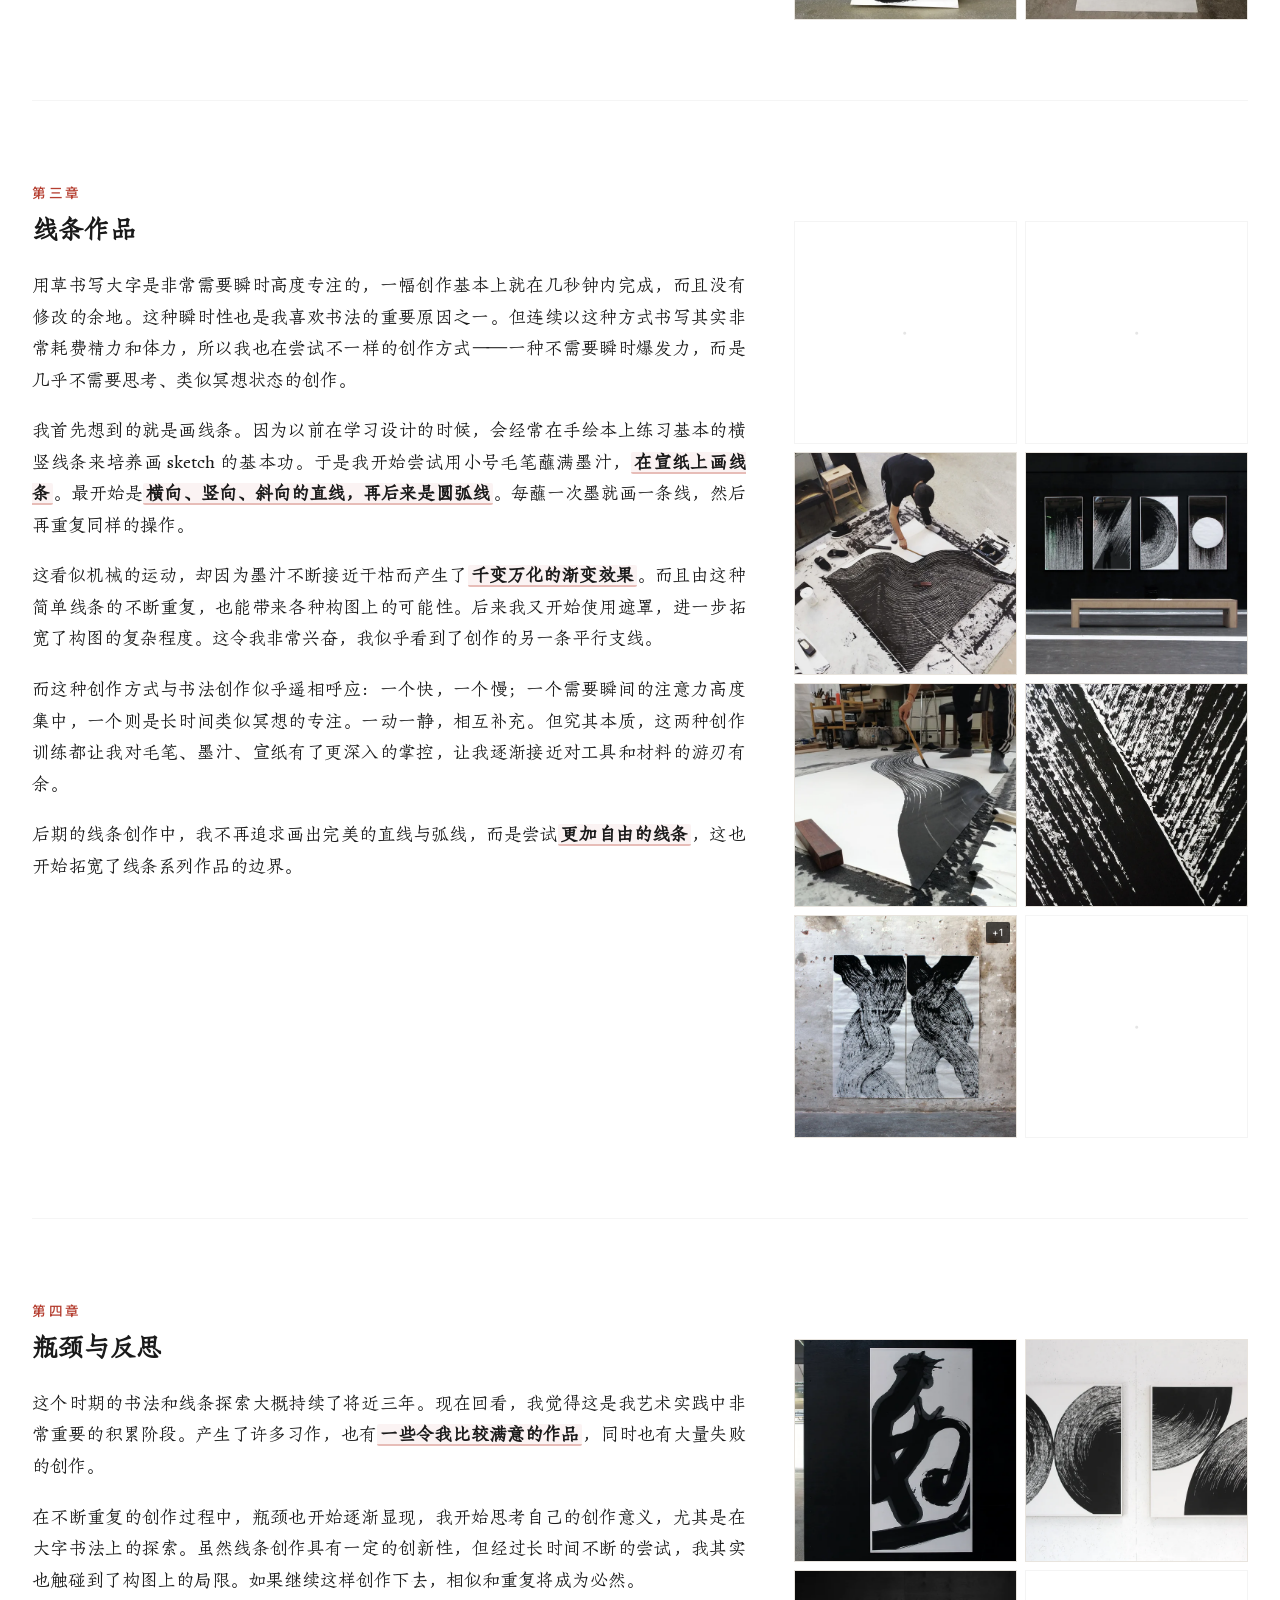
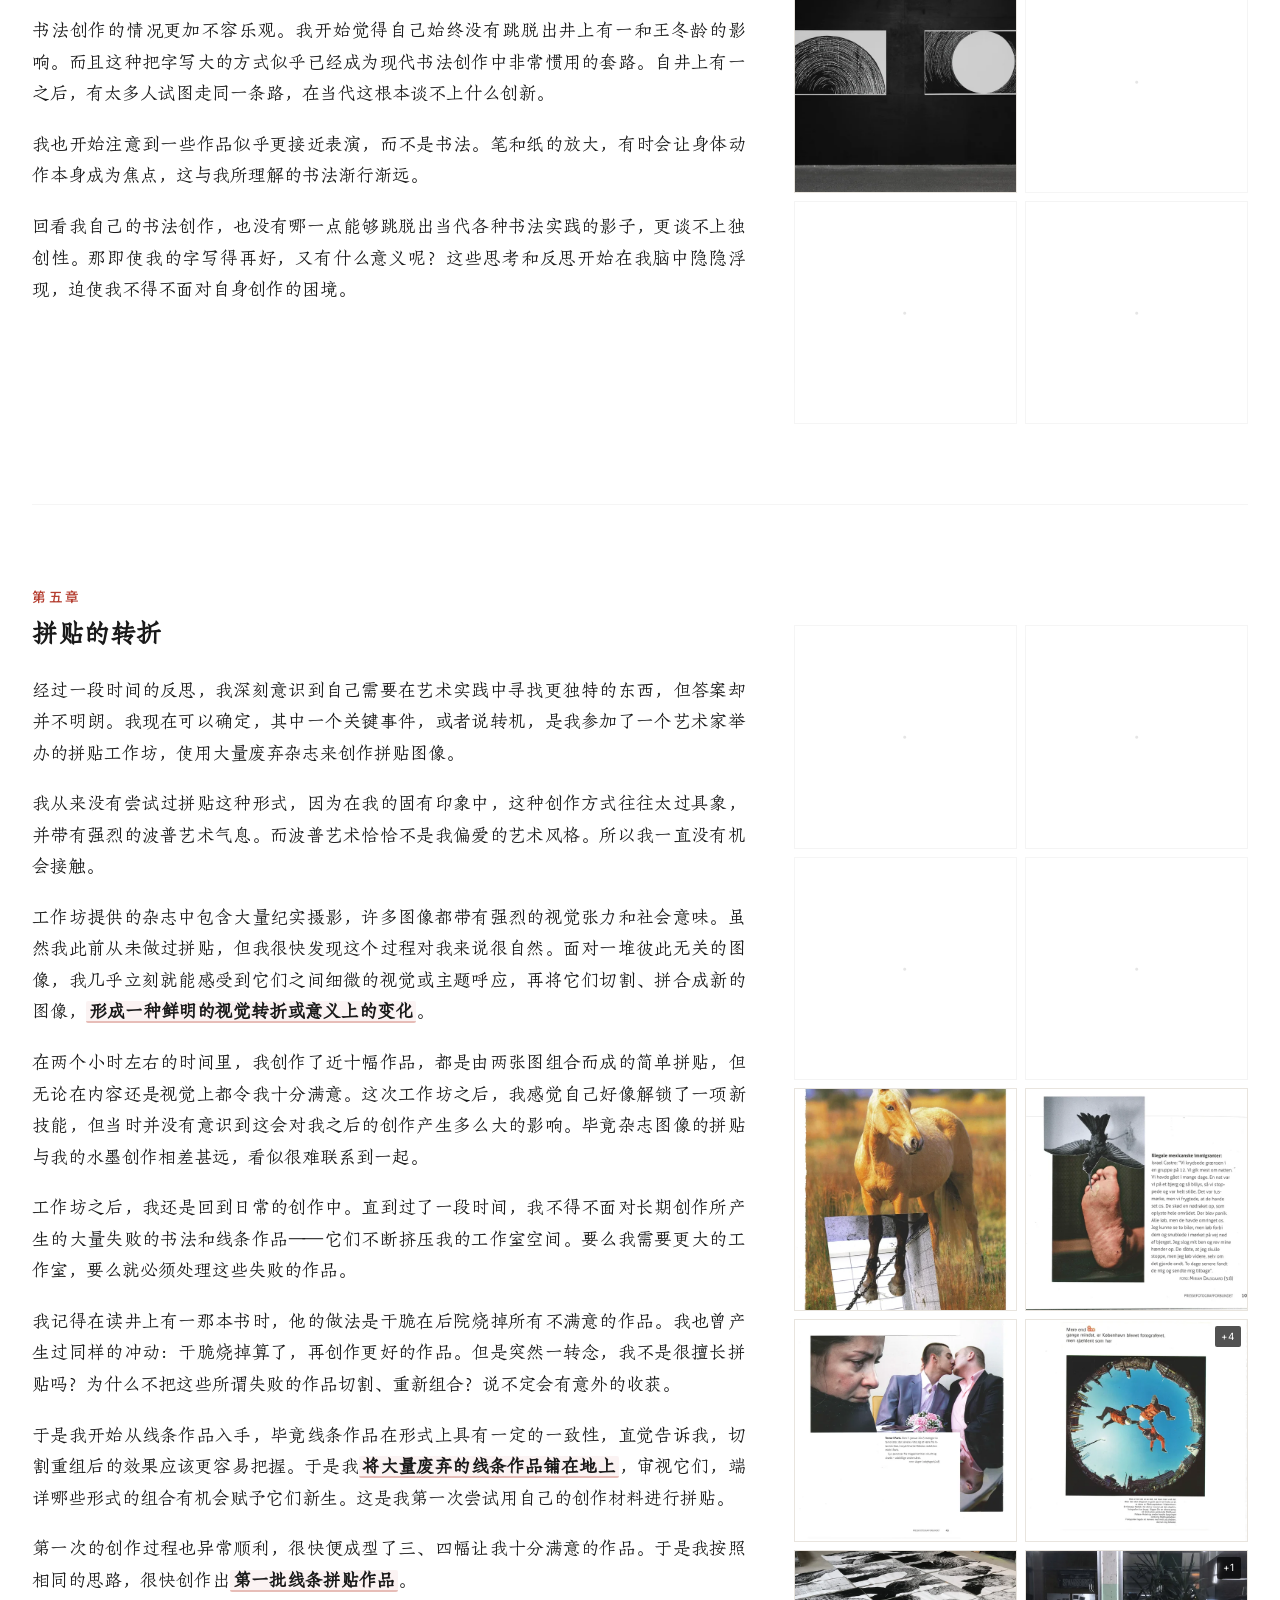
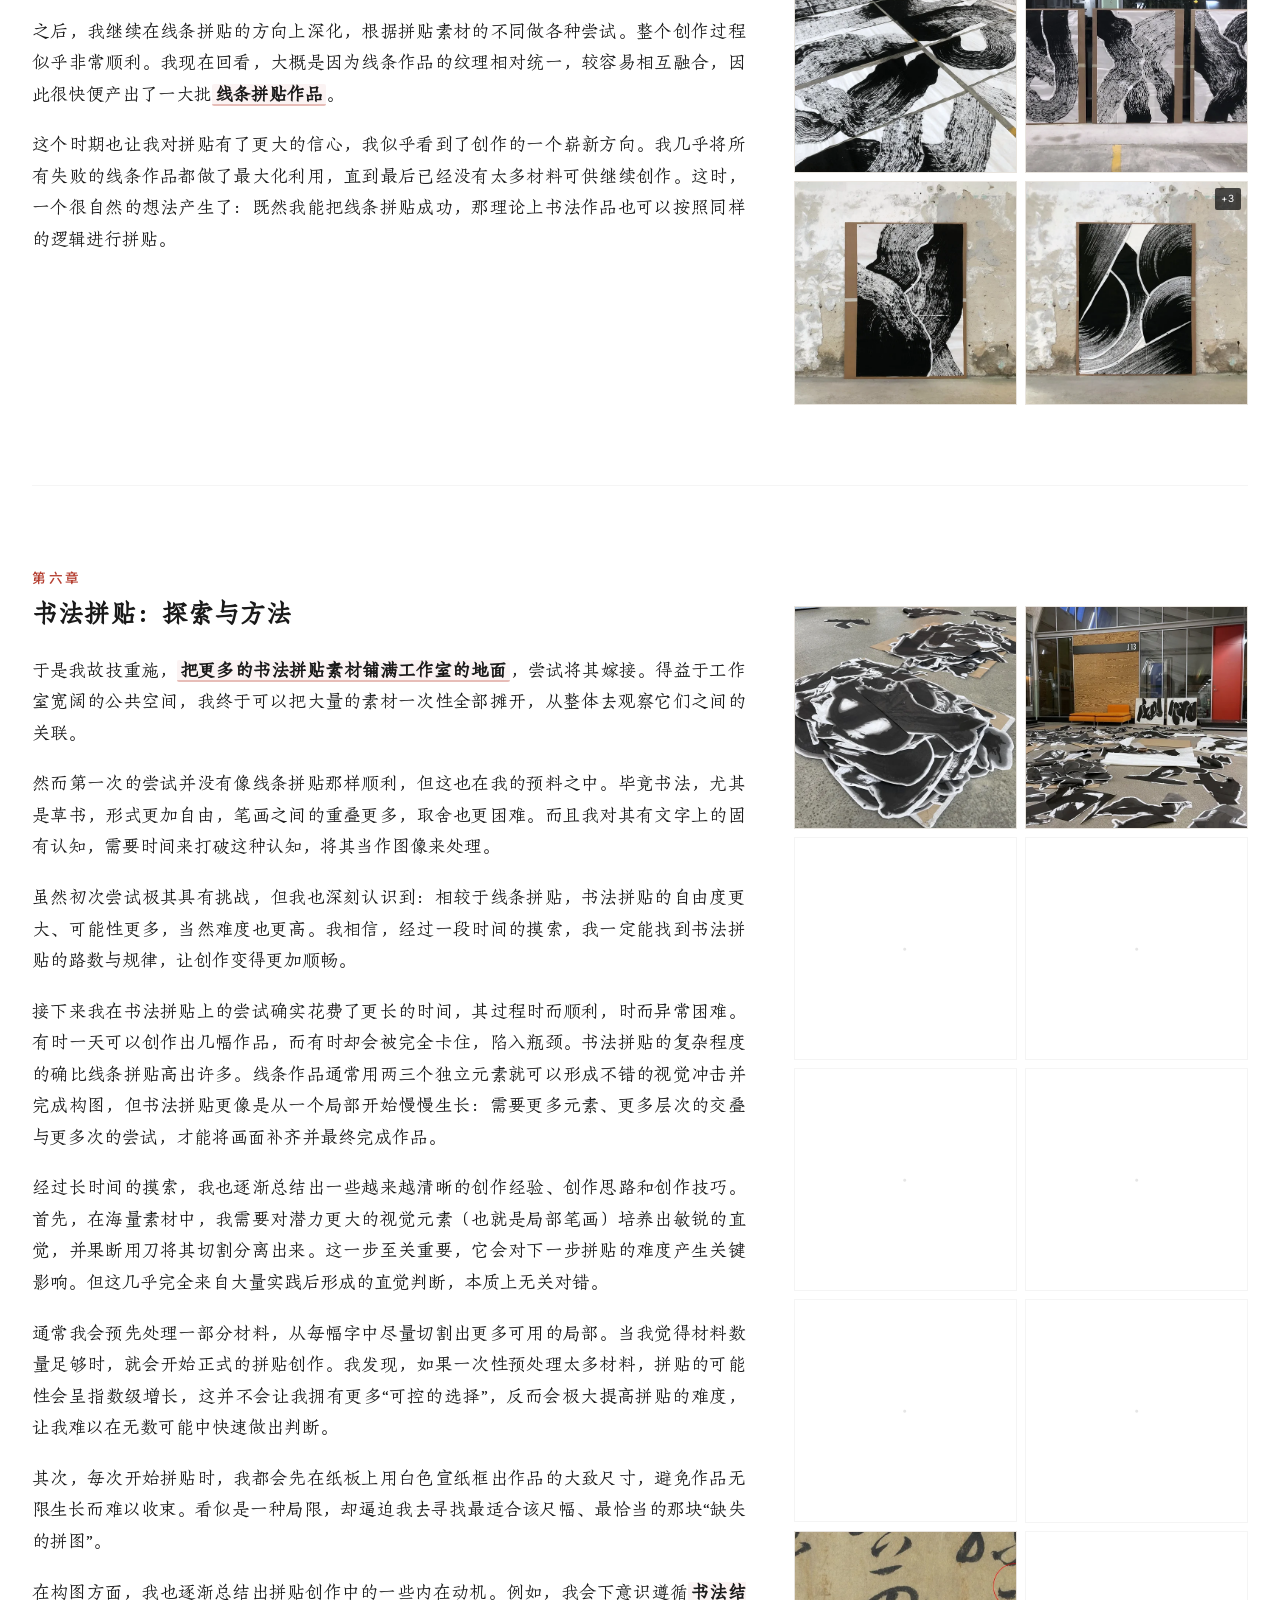
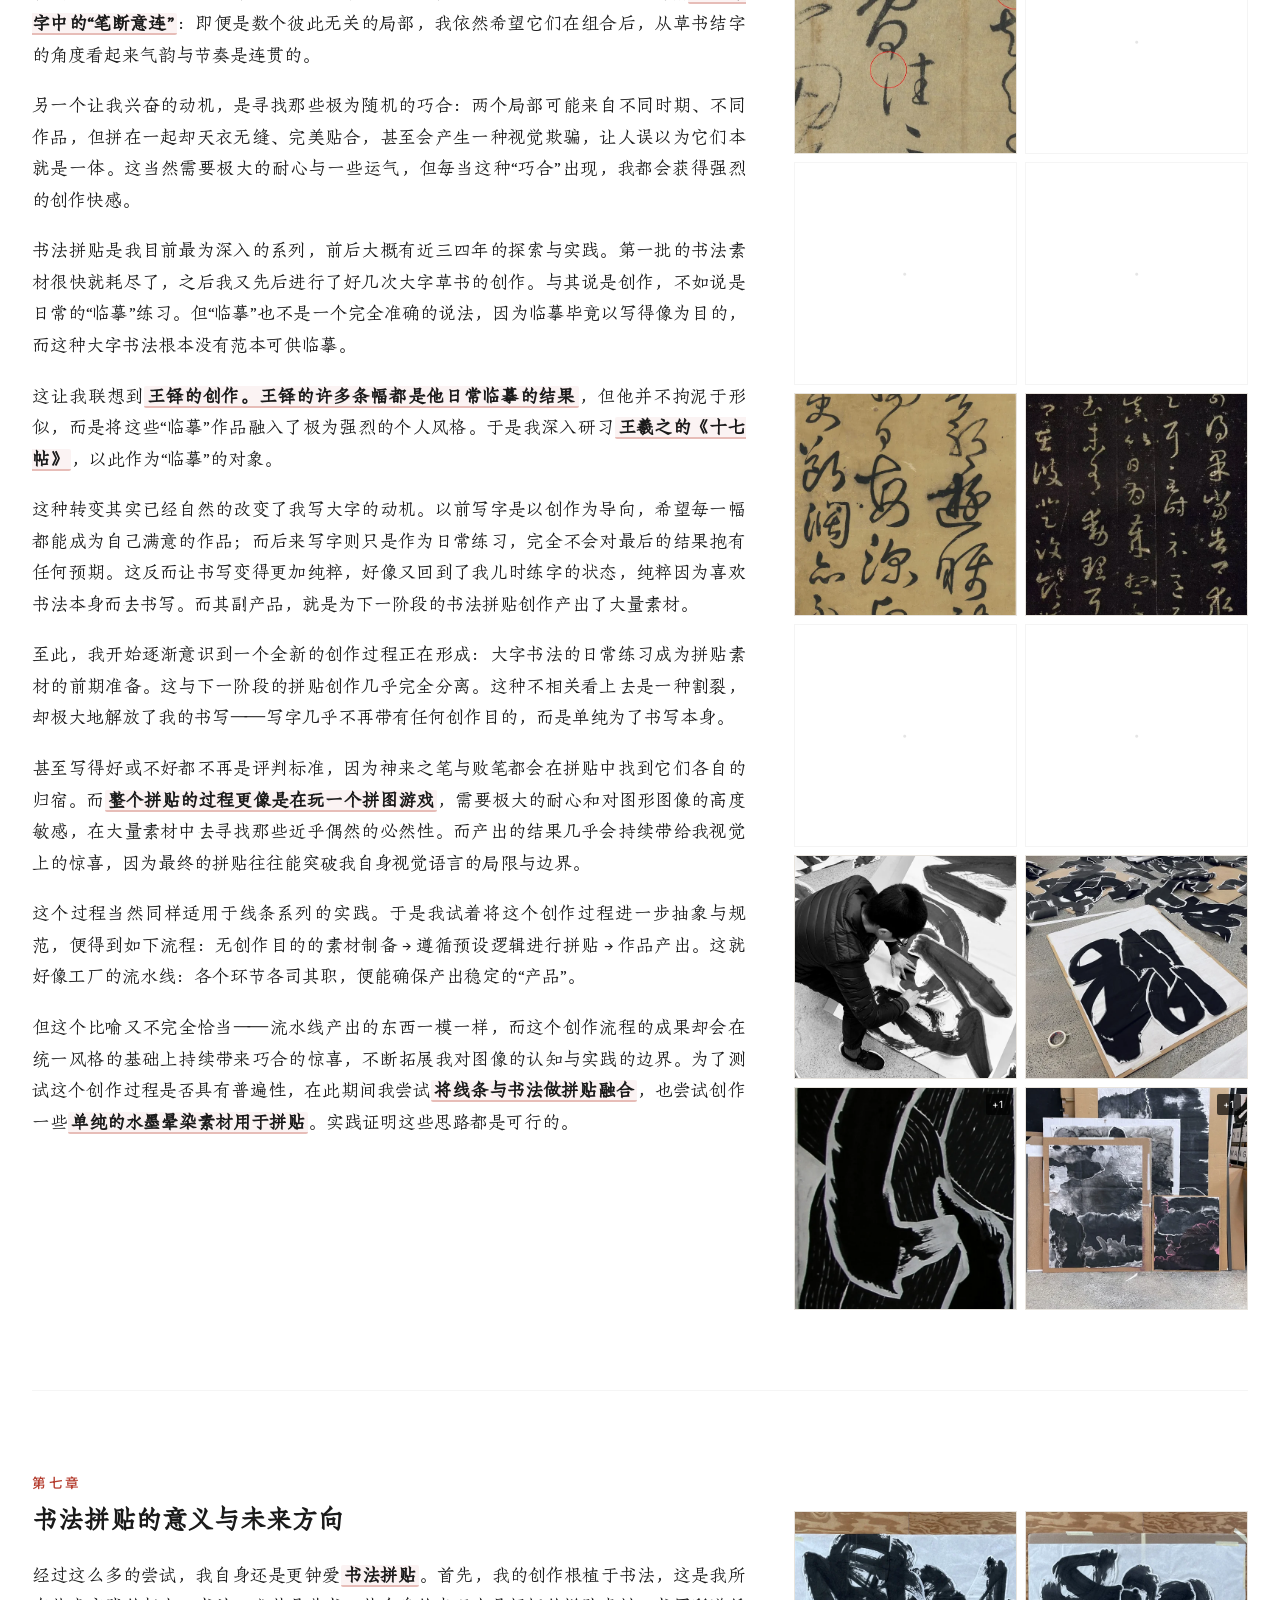
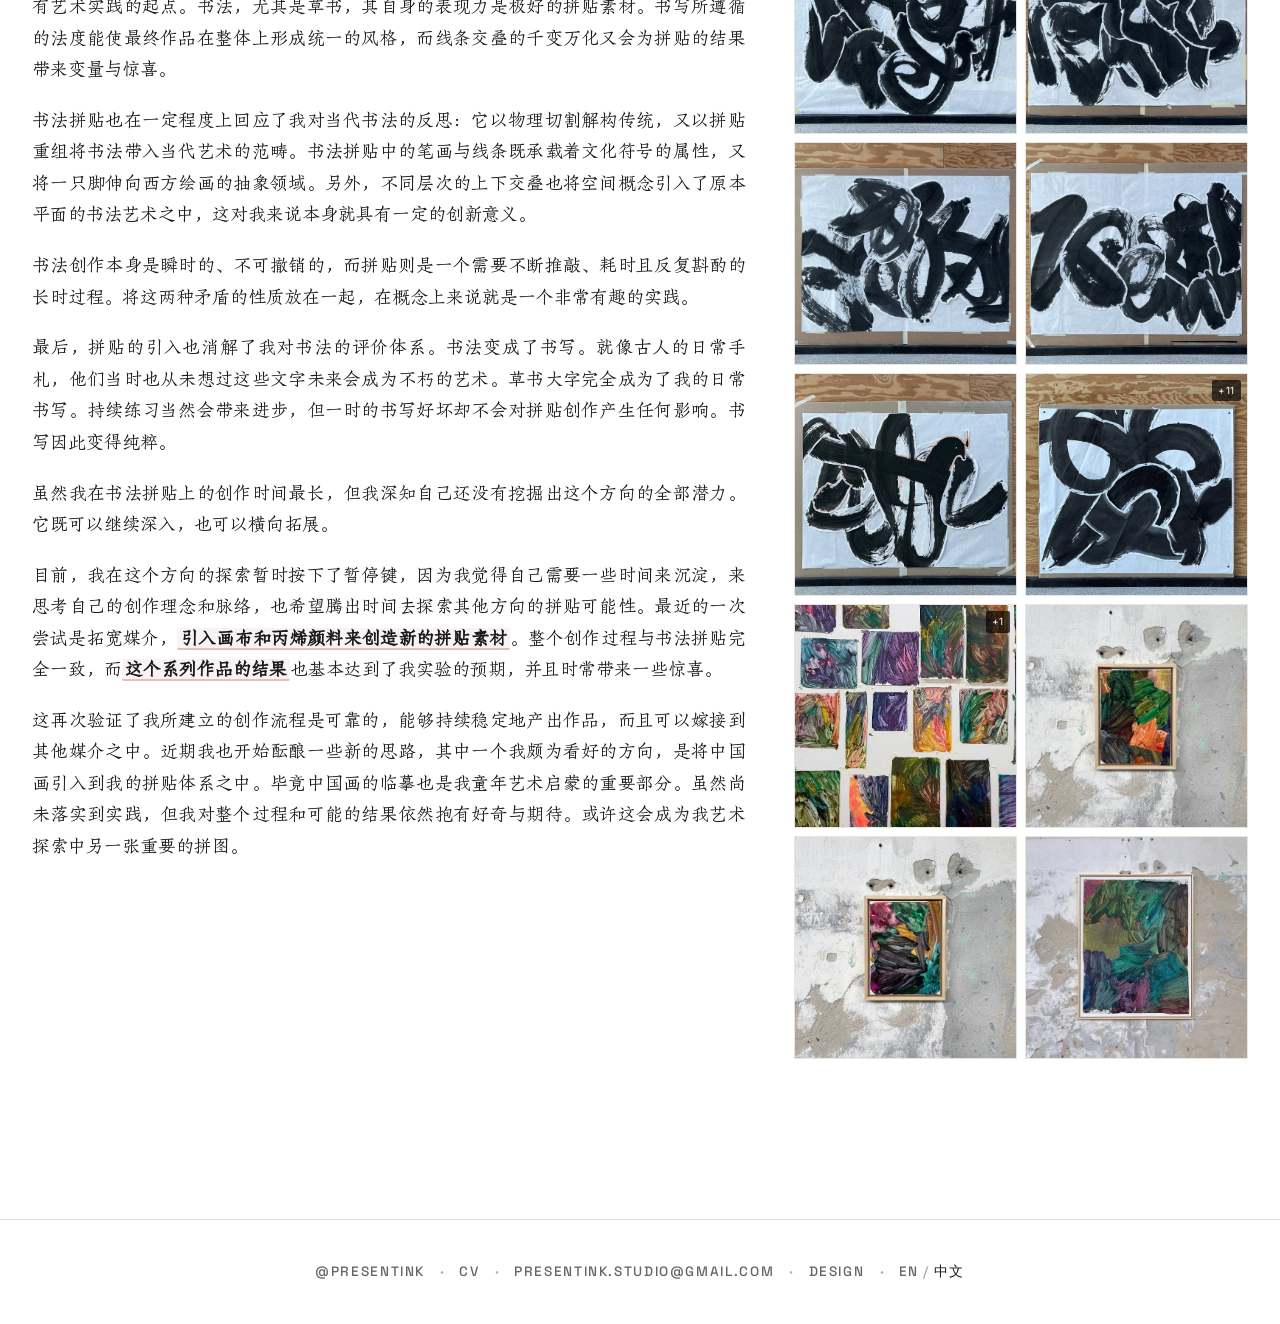
==== commit d269ef1e: "Swipe to step through the lightbox, since a phone cannot reach the margins The black-margin zones ad" ====
--- a/zh/index.html
+++ b/zh/index.html
@@ -2165,6 +2165,7 @@
 
     // Close on background click
     overlay.addEventListener('click', (e) => {
+        if (swiped) { swiped = false; return; }   // a swipe must not read as a dismiss
         if (e.target === overlay) closeOverlay();
     });
 
@@ -2190,6 +2191,7 @@
     }
 
     overlayMedia.addEventListener('click', (e) => {
+        if (swiped) { swiped = false; return; }   // the swipe already moved us
         const dir = overlayMarginDirection(e.clientX);
         if (dir) navOverlay(dir);
     });
@@ -2200,6 +2202,35 @@
         overlayMedia.style.cursor = dir === -1 ? 'w-resize' : dir === 1 ? 'e-resize' : '';
     });
     overlayMedia.addEventListener('mouseleave', () => { overlayMedia.style.cursor = ''; });
+
+    // A phone cannot reach those margin zones. A portrait screen fits the artwork
+    // to the width, so the black ends up above and below it and the side gutters
+    // measure 0px — 9px on the tallest piece in the set. Swiping works whatever
+    // shape the artwork is; the zones stay for landscape, and for tall work on
+    // desktop, where there is margin to aim at.
+    let touchStart = null, swiped = false;
+
+    overlay.addEventListener('touchstart', (e) => {
+        swiped = false;
+        touchStart = e.touches.length === 1
+            ? { x: e.touches[0].clientX, y: e.touches[0].clientY }
+            : null;                            // a pinch is not a page turn
+    }, { passive: true });
+
+    overlay.addEventListener('touchend', (e) => {
+        const from = touchStart;
+        touchStart = null;
+        if (!from || overlayItems.length < 2) return;
+        const t = e.changedTouches[0];
+        const dx = t.clientX - from.x, dy = t.clientY - from.y;
+        // Far enough, and clearly more sideways than not, so a scroll or a
+        // slightly smudged tap is never mistaken for a swipe.
+        if (Math.abs(dx) < 45 || Math.abs(dx) < Math.abs(dy) * 1.5) return;
+        swiped = true;
+        navOverlay(dx < 0 ? 1 : -1);           // drag left to go forward
+    }, { passive: true });
+
+    overlay.addEventListener('touchcancel', () => { touchStart = null; }, { passive: true });
 
     // Keyboard navigation
     document.addEventListener('keydown', (e) => {
